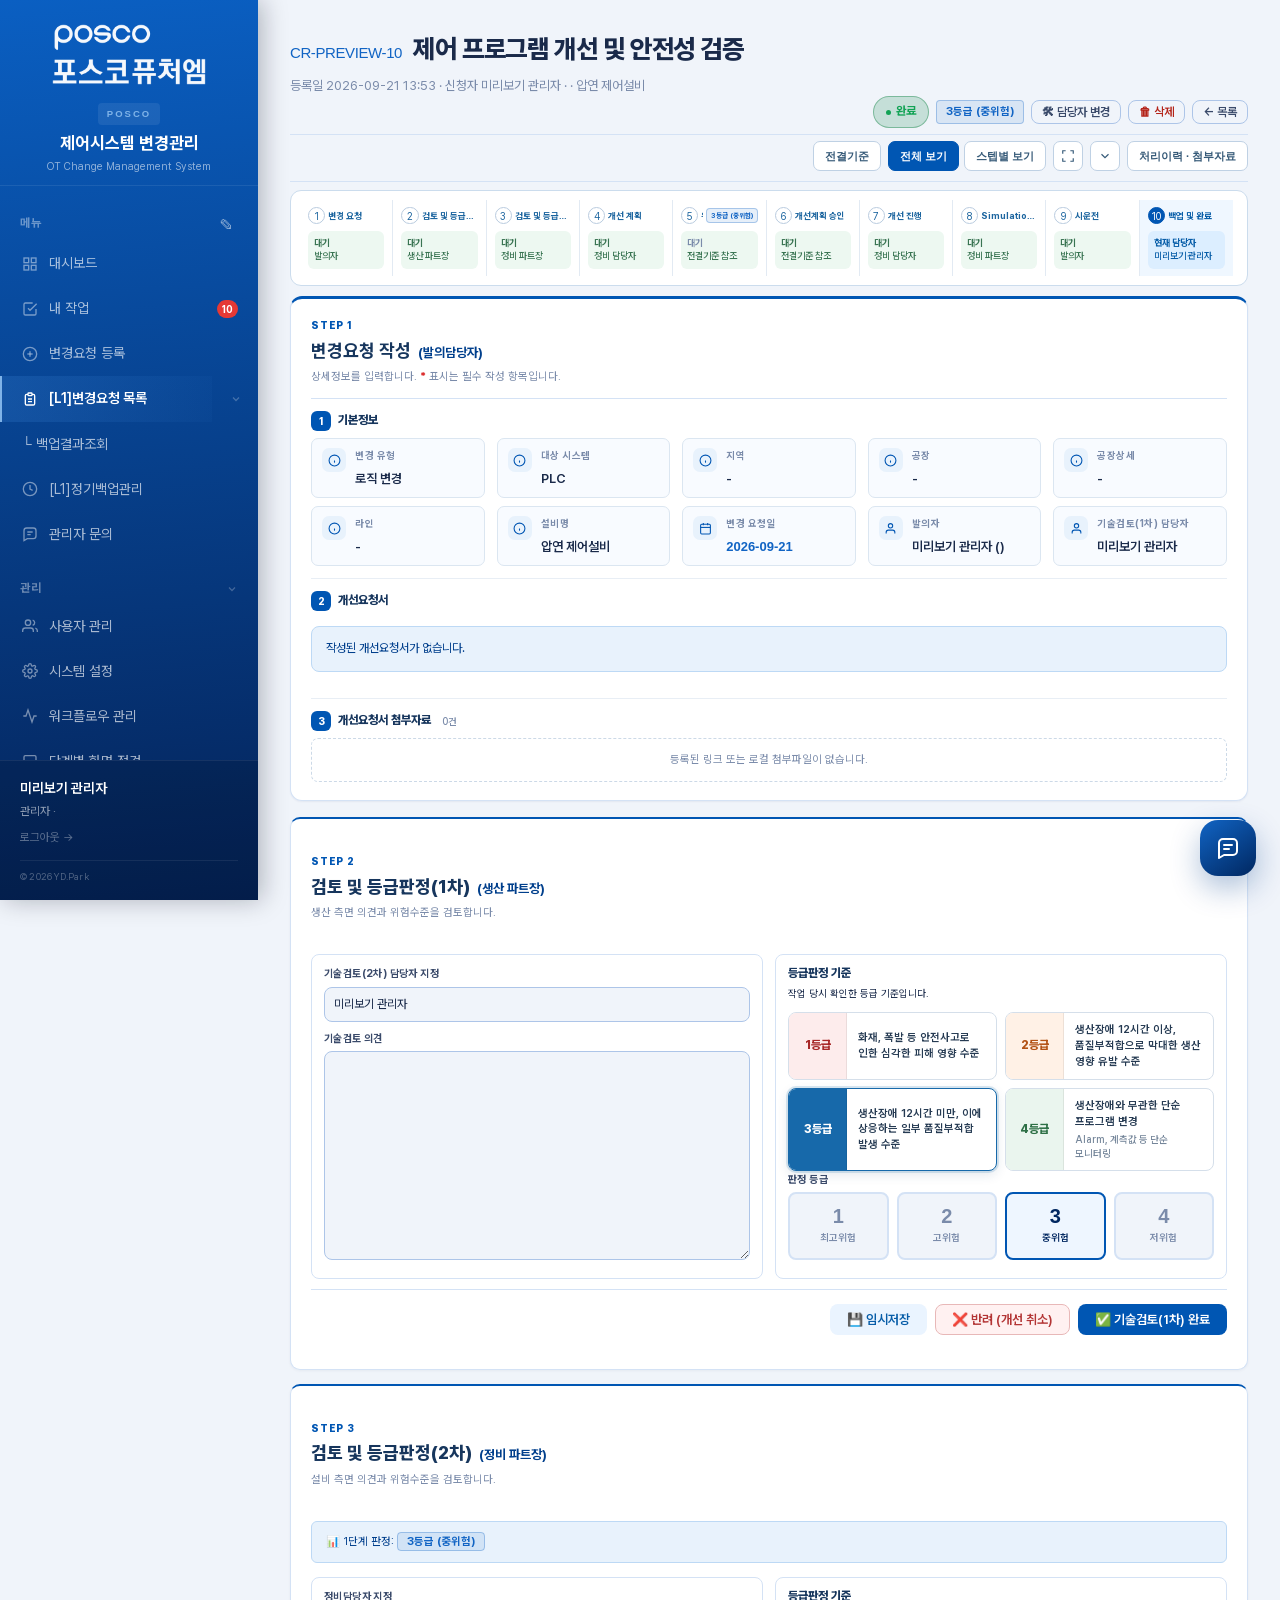
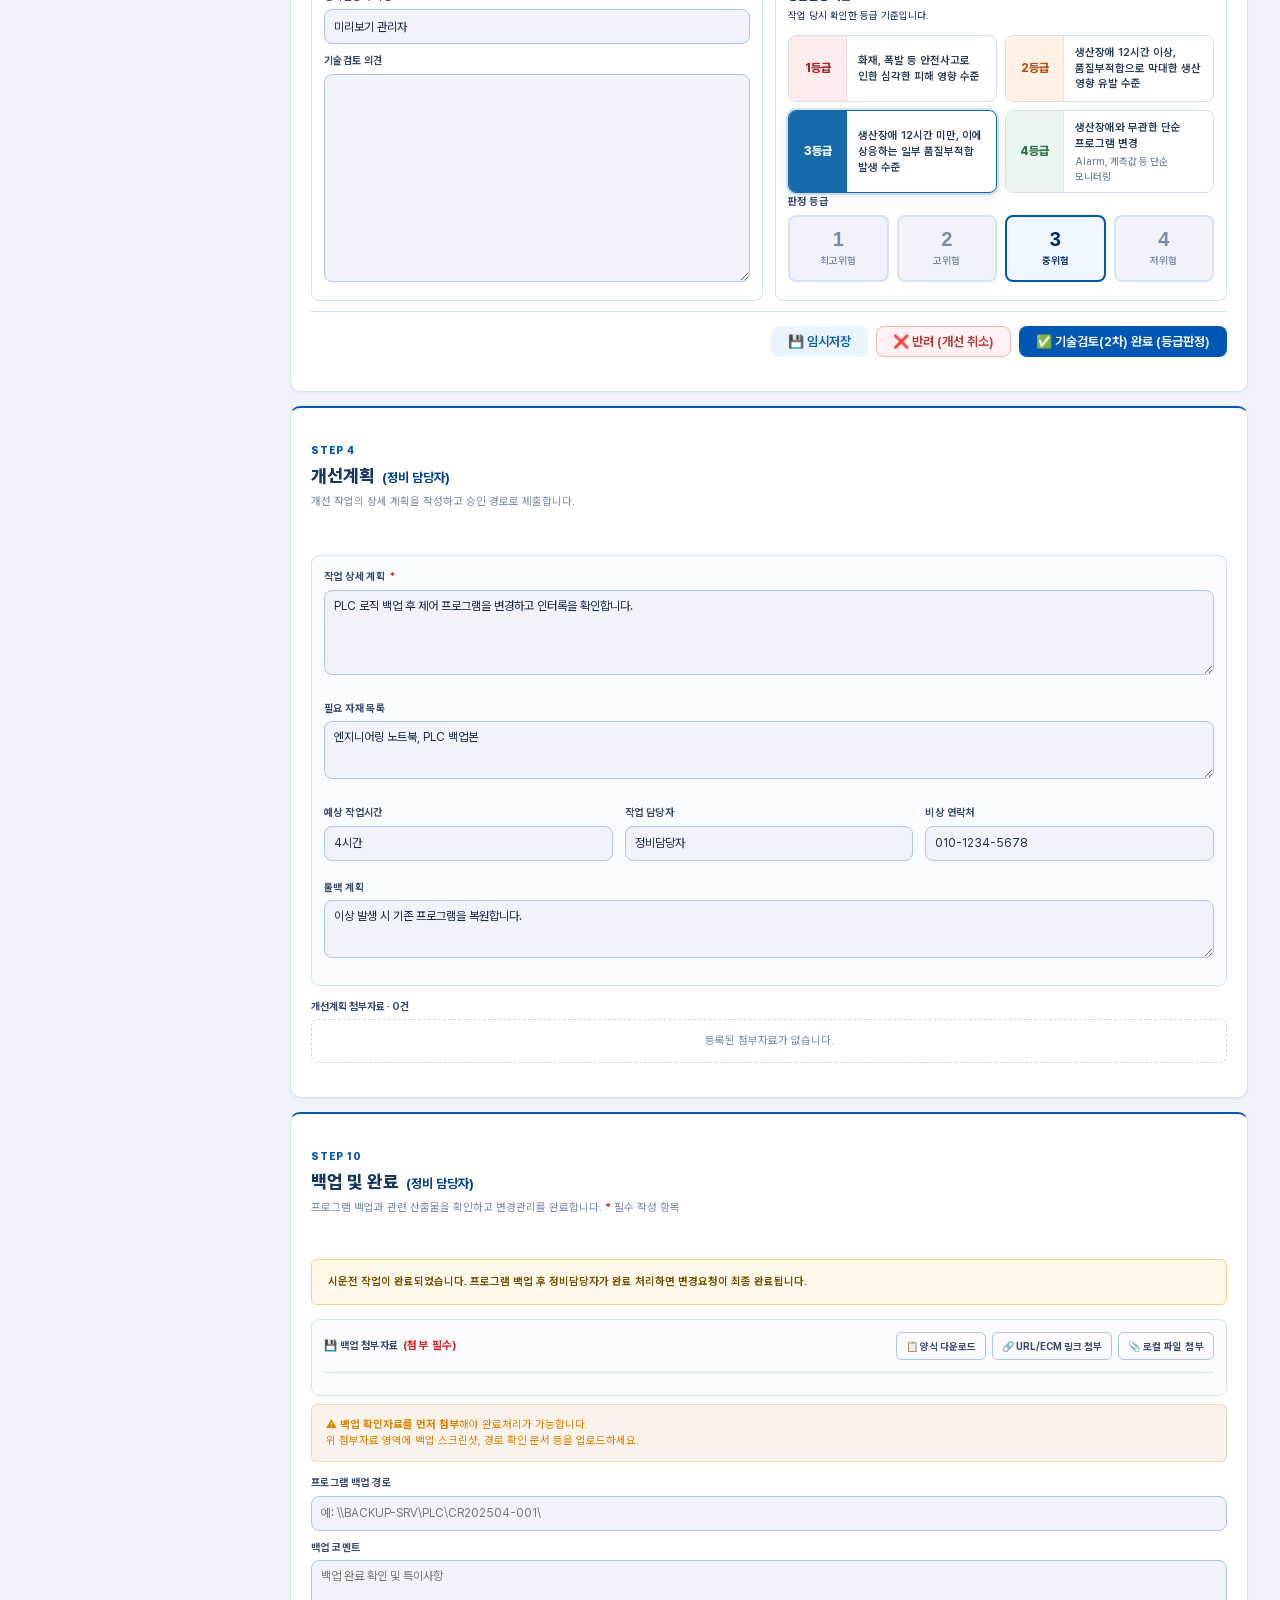
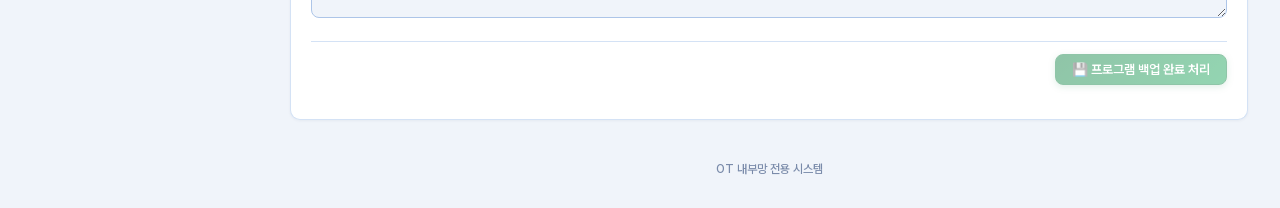
==== all.html @ 055a82bb "Update preview from 2b9279a341f62215ff021f0e6491b4ec1808095a" ====
<!DOCTYPE html>
<html lang="ko">
<head>
<meta charset="UTF-8">
<meta name="viewport" content="width=device-width, initial-scale=1.0">
<title>CR-PREVIEW-10 - 제어시스템 변경관리</title>
<link rel="preload" href="static/brand/PretendardVariable.woff2" as="font" type="font/woff2" crossorigin>
<link rel="stylesheet" href="static/css/style.css">

<style>
:root {
  --bg-sidebar: linear-gradient(175deg, #0A5FC2 0%, #042257 100%);
  --bg-hero: linear-gradient(120deg, #0A5FC2 0%, #34B4E8 100%);
}

.nav-badge {
  margin-left: auto;
  background: #E53935;
  color: #fff;
  font-size: 10px;
  font-weight: 700;
  min-width: 18px;
  height: 18px;
  border-radius: 9px;
  display: inline-flex;
  align-items: center;
  justify-content: center;
  padding: 0 5px;
  line-height: 1;
}
</style>

</head>
<body>

<div class="layout">
  <!-- ── Sidebar ── -->
  <aside class="sidebar">
    <a href="/" style="text-decoration: none; display: block;">
      <div class="sidebar-logo" style="text-align: center; padding-bottom: 10px;">
        
        <img class="company-logo company-logo-light" src="static/brand/posco-future-m.png" alt="포스코퓨처엠">
        
        <div class="logo-badge">POSCO</div>
        <div class="logo-title" style="">제어시스템 변경관리</div>
        <div class="logo-sub">OT Change Management System</div>
      </div>
    </a>

    <nav class="sidebar-nav">
      <div class="nav-section nav-section-editable">
        <span class="sidebar-label" data-sidebar-key="sidebar_section_menu">메뉴</span>
        
        <button type="button" class="sidebar-edit-btn" id="sidebarEditBtn" title="메뉴명 수정" aria-label="메뉴명 수정">✎</button>
        
      </div>

      <a href="/"
         class="nav-item ">
        <svg width="16" height="16" viewBox="0 0 24 24" fill="none" stroke="currentColor" stroke-width="2"><rect x="3" y="3" width="7" height="7"/><rect x="14" y="3" width="7" height="7"/><rect x="3" y="14" width="7" height="7"/><rect x="14" y="14" width="7" height="7"/></svg>
        <span class="sidebar-label" data-sidebar-key="sidebar_dashboard">대시보드</span>
      </a>

      <a href="/my_work"
         class="nav-item ">
        <svg width="16" height="16" viewBox="0 0 24 24" fill="none" stroke="currentColor" stroke-width="2"><path d="M9 11l3 3L22 4"/><path d="M21 12v7a2 2 0 0 1-2 2H5a2 2 0 0 1-2-2V5a2 2 0 0 1 2-2h11"/></svg>
        <span class="sidebar-label" data-sidebar-key="sidebar_my_work">내 작업</span>
        
        <span class="nav-badge">10</span>
        
      </a>

      <a href="/cr/new"
         class="nav-item ">
        <svg width="16" height="16" viewBox="0 0 24 24" fill="none" stroke="currentColor" stroke-width="2"><circle cx="12" cy="12" r="10"/><line x1="12" y1="8" x2="12" y2="16"/><line x1="8" y1="12" x2="16" y2="12"/></svg>
        <span class="sidebar-label" data-sidebar-key="sidebar_cr_new">변경요청 등록</span>
      </a>

      <div class="nav-item-row">
        <a href="/cr"
           class="nav-item active">
          <svg width="16" height="16" viewBox="0 0 24 24" fill="none" stroke="currentColor" stroke-width="2"><path d="M9 5H7a2 2 0 0 0-2 2v12a2 2 0 0 0 2 2h10a2 2 0 0 0 2-2V7a2 2 0 0 0-2-2h-2"/><rect x="9" y="3" width="6" height="4" rx="1"/><path d="M9 12h6M9 16h6"/></svg>
          <span class="sidebar-label" data-sidebar-key="sidebar_cr_list">[L1]변경요청 목록</span>
        </a>
        <span class="nav-caret-btn" id="crListNavToggle" role="button" tabindex="0" title="하위 메뉴 펼치기/접기">
          <svg class="nav-caret" width="12" height="12" viewBox="0 0 24 24" fill="none" stroke="currentColor" stroke-width="2.5"><polyline points="6 9 12 15 18 9"/></svg>
        </span>
      </div>
      <div class="nav-subgroup" id="crListNavGroup">
      <a href="/backup_report"
         class="nav-item ">
        <span class="sidebar-label" data-sidebar-key="sidebar_backup_report">└ 백업결과조회</span>
      </a>
      </div>

      <a href="/periodic-backup"
         class="nav-item ">
        <svg width="16" height="16" viewBox="0 0 24 24" fill="none" stroke="currentColor" stroke-width="2"><circle cx="12" cy="12" r="10"/><polyline points="12 6 12 12 16 14"/></svg>
        <span class="sidebar-label" data-sidebar-key="sidebar_periodic_backup">[L1]정기백업관리</span>
      </a>

      <a href="/admin-messages"
         class="nav-item ">
        <svg width="16" height="16" viewBox="0 0 24 24" fill="none" stroke="currentColor" stroke-width="2"><path d="M21 15a4 4 0 0 1-4 4H8l-5 3V7a4 4 0 0 1 4-4h10a4 4 0 0 1 4 4z"/><path d="M8 9h8M8 13h5"/></svg>
        <span class="sidebar-label" data-sidebar-key="sidebar_admin_messages">관리자 문의</span>
      </a>

      
      <div class="nav-section nav-section-toggle" id="adminNavToggle" role="button" tabindex="0" style="margin-top:10px">
        <span class="sidebar-label" data-sidebar-key="sidebar_section_admin">관리</span>
        <svg class="nav-caret" width="12" height="12" viewBox="0 0 24 24" fill="none" stroke="currentColor" stroke-width="2.5"><polyline points="6 9 12 15 18 9"/></svg>
      </div>
      <div class="nav-subgroup" id="adminNavGroup">
      
      <a href="/admin/users"
         class="nav-item ">
        <svg width="16" height="16" viewBox="0 0 24 24" fill="none" stroke="currentColor" stroke-width="2"><path d="M17 21v-2a4 4 0 0 0-4-4H5a4 4 0 0 0-4 4v2"/><circle cx="9" cy="7" r="4"/><path d="M23 21v-2a4 4 0 0 0-3-3.87M16 3.13a4 4 0 0 1 0 7.75"/></svg>
        <span class="sidebar-label" data-sidebar-key="sidebar_admin_users">사용자 관리</span>
      </a>
      <a href="/admin/settings"
         class="nav-item ">
        <svg width="16" height="16" viewBox="0 0 24 24" fill="none" stroke="currentColor" stroke-width="2"><circle cx="12" cy="12" r="3"/><path d="M19.4 15a1.65 1.65 0 0 0 .33 1.82l.06.06a2 2 0 0 1-2.83 2.83l-.06-.06a1.65 1.65 0 0 0-1.82-.33 1.65 1.65 0 0 0-1 1.51V21a2 2 0 0 1-4 0v-.09A1.65 1.65 0 0 0 9 19.4a1.65 1.65 0 0 0-1.82.33l-.06.06a2 2 0 0 1-2.83-2.83l.06-.06A1.65 1.65 0 0 0 4.68 15a1.65 1.65 0 0 0-1.51-1H3a2 2 0 0 1 0-4h.09A1.65 1.65 0 0 0 4.6 9a1.65 1.65 0 0 0-.33-1.82l-.06-.06a2 2 0 0 1 2.83-2.83l.06.06A1.65 1.65 0 0 0 9 4.68a1.65 1.65 0 0 0 1-1.51V3a2 2 0 0 1 4 0v.09a1.65 1.65 0 0 0 1 1.51 1.65 1.65 0 0 0 1.82-.33l.06-.06a2 2 0 0 1 2.83 2.83l-.06.06A1.65 1.65 0 0 0 19.4 9a1.65 1.65 0 0 0 1.51 1H21a2 2 0 0 1 0 4h-.09a1.65 1.65 0 0 0-1.51 1z"/></svg>
        <span class="sidebar-label" data-sidebar-key="sidebar_admin_settings">시스템 설정</span>
      </a>
      <a href="/admin/workflow"
         class="nav-item ">
        <svg width="16" height="16" viewBox="0 0 24 24" fill="none" stroke="currentColor" stroke-width="2"><polyline points="22 12 18 12 15 21 9 3 6 12 2 12"/></svg>
        <span class="sidebar-label" data-sidebar-key="sidebar_admin_workflow">워크플로우 관리</span>
      </a>
      <a href="/admin/step-preview"
         class="nav-item ">
        <svg width="16" height="16" viewBox="0 0 24 24" fill="none" stroke="currentColor" stroke-width="2"><rect x="3" y="4" width="18" height="14" rx="2"/><path d="M8 21h8M12 18v3"/></svg>
        <span>단계별 화면 점검</span>
      </a>
      <a href="/admin/integration"
         class="nav-item ">
        <svg width="16" height="16" viewBox="0 0 24 24" fill="none" stroke="currentColor" stroke-width="2"><path d="M10 13a5 5 0 0 0 7.54.54l3-3a5 5 0 0 0-7.07-7.07l-1.72 1.71"/><path d="M14 11a5 5 0 0 0-7.54-.54l-3 3a5 5 0 0 0 7.07 7.07l1.71-1.71"/></svg>
        <span class="sidebar-label" data-sidebar-key="sidebar_admin_integration">외부 연동</span>
      </a>
      <a href="/admin/forms"
         class="nav-item ">
        <svg width="16" height="16" viewBox="0 0 24 24" fill="none" stroke="currentColor" stroke-width="2"><path d="M14 2H6a2 2 0 0 0-2 2v16a2 2 0 0 0 2 2h12a2 2 0 0 0 2-2V8z"/><polyline points="14 2 14 8 20 8"/></svg>
        <span class="sidebar-label" data-sidebar-key="sidebar_admin_forms">양식 카탈로그</span>
      </a>
      <a href="/admin/manuals"
         class="nav-item ">
        <svg width="16" height="16" viewBox="0 0 24 24" fill="none" stroke="currentColor" stroke-width="2"><path d="M2 3h6a4 4 0 0 1 4 4v14a3 3 0 0 0-3-3H2z"/><path d="M22 3h-6a4 4 0 0 0-4 4v14a3 3 0 0 1 3-3h7z"/></svg>
        <span class="sidebar-label" data-sidebar-key="sidebar_admin_manuals">매뉴얼 및 지침 관리</span>
      </a>
      <a href="/admin/chatbot"
         class="nav-item ">
        <svg width="16" height="16" viewBox="0 0 24 24" fill="none" stroke="currentColor" stroke-width="2"><path d="M21 15a4 4 0 0 1-4 4H8l-5 3V7a4 4 0 0 1 4-4h10a4 4 0 0 1 4 4z"/><path d="M8 9h8M8 13h5"/></svg>
        <span class="sidebar-label" data-sidebar-key="sidebar_admin_chatbot">챗봇 지식관리</span>
      </a>
      
      <a href="/admin/logs"
         class="nav-item ">
        <svg width="16" height="16" viewBox="0 0 24 24" fill="none" stroke="currentColor" stroke-width="2"><path d="M9 12h6M9 16h6M9 8h6"/><path d="M5 3h14a2 2 0 0 1 2 2v14a2 2 0 0 1-2 2H5a2 2 0 0 1-2-2V5a2 2 0 0 1 2-2z"/></svg>
        <span class="sidebar-label" data-sidebar-key="sidebar_admin_logs">작업 로그</span>
      </a>
      </div>
      
    </nav>

    <div class="sidebar-user">
      <div class="u-name">미리보기 관리자</div>
      <div class="u-role">관리자 · </div>
      <a href="/logout" class="u-logout">로그아웃 →</a>
      
      <div class="u-copy">© 2026 YD.Park</div>
    </div>
  </aside>

  <!-- ── Main Content ── -->
    <main class="main-content">
      
    
      
    
    

<link rel="stylesheet" href="static/css/cr_workflow.css">
<link rel="stylesheet" href="static/css/cr_workflow_layout.css">

<link rel="stylesheet" href="static/css/cr_workflow_step1.css">

<script defer src="static/js/cr_workflow.js"></script>













<div class="page-header">
  <div>
    <div class="page-title">
      
      <span class="cr-number" style="font-size:15px">CR-PREVIEW-10</span>
      &nbsp;제어 프로그램 개선 및 안전성 검증
    </div>
    <div class="page-subtitle" style="margin-top:4px">
      등록일 2026-09-21 13:53 · 신청자 미리보기 관리자
      ·  
      · 압연 제어설비
    </div>
  </div>
  <div class="cr-header-actions">
    <div class="cr-header-primary-actions">
    <span class="badge status-completed" style="font-size:12px;padding:5px 12px">완료</span>
    
    <span class="grade-3">3등급 (중위험)</span>
    
    
    
    <button type="button" class="btn btn-ghost btn-sm" onclick="openModal('modal-admin_reassign')" title="담당자 부재 시 다른 사용자로 변경">🛠 담당자 변경</button>
    
    
    <button type="button" class="btn btn-ghost btn-sm" style="color:#B42318;"
            onclick='openAdminCrDelete(10, "CR-PREVIEW-10", "\uc81c\uc5b4 \ud504\ub85c\uadf8\ub7a8 \uac1c\uc120 \ubc0f \uc548\uc804\uc131 \uac80\uc99d")'>🗑 삭제</button>
    
    <a href="/cr" class="btn btn-ghost btn-sm">← 목록</a>
    </div>
    <div class="cr-workflow-tools" aria-label="변경요청 보기 도구">
  <button type="button" class="cr-tool-btn" onclick="openModal('approval-criteria-modal')">전결기준</button>
  <div class="cr-view-toggle" role="group" aria-label="단계 내용 보기 방식">
    <button type="button" class="cr-tool-btn" data-cr-view="all" onclick="setCrViewMode('all')">전체 보기</button>
    <button type="button" class="cr-tool-btn is-active" data-cr-view="step" onclick="setCrViewMode('step')">스텝별 보기</button>
  </div>
  <button type="button" class="cr-density-toggle" onclick="toggleWorkflowDensity()"
          aria-label="진행 단계 확대·축소" aria-pressed="true" title="진행 단계 확대·축소">
    <svg viewBox="0 0 24 24" aria-hidden="true"><path d="M8 3H3v5M16 3h5v5M8 21H3v-5M16 21h5v-5"/></svg>
  </button>
  <button type="button" class="cr-density-toggle" data-history-toggle onclick="toggleWorkflowHistory()"
          aria-label="작업이력 접기·펼치기" aria-pressed="true" title="작업이력 접기·펼치기">
    <svg viewBox="0 0 24 24" aria-hidden="true"><path d="M6 9l6 6 6-6"/></svg>
  </button>
  <button type="button" class="cr-tool-btn cr-history-open" onclick="openModal('cr-history-modal')">처리이력 · 첨부자료</button>
</div>
  </div>
</div>



<div class="cr-workflow-tracker is-expanded" id="cr-workflow-tracker">
  
    
    
    
    
    
    
    <button type="button" class="cr-workflow-step is-complete"
            data-workflow-step="DRAFT" data-step-state="complete"
            data-step-target="DRAFT" onclick="selectWorkflowStep('DRAFT')">
      <span class="wfs-title"><i>1</i><b>변경 요청</b></span>
      <span class="wfs-history">
        
          <strong>대기</strong><em>발의자</em>
        
      </span>
    </button>
  
    
    
    
    
    
    
    <button type="button" class="cr-workflow-step is-complete"
            data-workflow-step="REVIEW1" data-step-state="complete"
            data-step-target="REVIEW1" onclick="selectWorkflowStep('REVIEW1')">
      <span class="wfs-title"><i>2</i><b>검토 및 등급판정(1차)</b></span>
      <span class="wfs-history">
        
          <strong>대기</strong><em>생산 파트장</em>
        
      </span>
    </button>
  
    
    
    
    
    
    
    <button type="button" class="cr-workflow-step is-complete"
            data-workflow-step="REVIEW2" data-step-state="complete"
            data-step-target="REVIEW2" onclick="selectWorkflowStep('REVIEW2')">
      <span class="wfs-title"><i>3</i><b>검토 및 등급판정(2차)</b></span>
      <span class="wfs-history">
        
          <strong>대기</strong><em>정비 파트장</em>
        
      </span>
    </button>
  
    
    
    
    
    
    
    <button type="button" class="cr-workflow-step is-complete"
            data-workflow-step="GRADED" data-step-state="complete"
            data-step-target="GRADED" onclick="selectWorkflowStep('GRADED')">
      <span class="wfs-title"><i>4</i><b>개선 계획</b></span>
      <span class="wfs-history">
        
          <strong>대기</strong><em>정비 담당자</em>
        
      </span>
    </button>
  
    
    
    
    
    
    
    <button type="button" class="cr-workflow-step is-complete"
            data-workflow-step="COMMITTEE" data-step-state="complete"
            data-step-target="COMMITTEE" onclick="selectWorkflowStep('COMMITTEE')">
      <span class="wfs-title"><i>5</i><b>위원회 승인</b><span class="grade-3" data-grade-badge>3등급 (중위험)</span></span>
      <span class="wfs-history">
        
          <strong>대기</strong><em>전결기준 참조</em>
        
      </span>
    </button>
  
    
    
    
    
    
    
    <button type="button" class="cr-workflow-step is-complete"
            data-workflow-step="PLAN_APPROVE" data-step-state="complete"
            data-step-target="PLAN_APPROVE" onclick="selectWorkflowStep('PLAN_APPROVE')">
      <span class="wfs-title"><i>6</i><b>개선계획 승인</b></span>
      <span class="wfs-history">
        
          <strong>대기</strong><em>전결기준 참조</em>
        
      </span>
    </button>
  
    
    
    
    
    
    
    <button type="button" class="cr-workflow-step is-complete"
            data-workflow-step="SIM_PROGRESS" data-step-state="complete"
            data-step-target="SIM_PROGRESS" onclick="selectWorkflowStep('SIM_PROGRESS')">
      <span class="wfs-title"><i>7</i><b>개선 진행</b></span>
      <span class="wfs-history">
        
          <strong>대기</strong><em>정비 담당자</em>
        
      </span>
    </button>
  
    
    
    
    
    
    
    <button type="button" class="cr-workflow-step is-complete"
            data-workflow-step="SIM_TEST" data-step-state="complete"
            data-step-target="SIM_TEST" onclick="selectWorkflowStep('SIM_TEST')">
      <span class="wfs-title"><i>8</i><b>Simulation Test</b></span>
      <span class="wfs-history">
        
          <strong>대기</strong><em>정비 파트장</em>
        
      </span>
    </button>
  
    
    
    
    
    
    
    <button type="button" class="cr-workflow-step is-complete"
            data-workflow-step="COMMISSIONING" data-step-state="complete"
            data-step-target="COMMISSIONING" onclick="selectWorkflowStep('COMMISSIONING')">
      <span class="wfs-title"><i>9</i><b>시운전</b></span>
      <span class="wfs-history">
        
          <strong>대기</strong><em>발의자</em>
        
      </span>
    </button>
  
    
    
    
    
    
    
    <button type="button" class="cr-workflow-step is-current"
            data-workflow-step="COMPLETED" data-step-state="current"
            data-step-target="COMPLETED" onclick="selectWorkflowStep('COMPLETED')">
      <span class="wfs-title"><i>10</i><b>백업 및 완료</b></span>
      <span class="wfs-history">
        
          <strong>현재 담당자</strong><em>미리보기 관리자</em>
        
      </span>
    </button>
  
</div>




<div id="cr-history-modal" class="modal-overlay" role="dialog" aria-modal="true" aria-labelledby="cr-history-title">
  <div class="modal-card cr-history-modal-card">
    <div class="modal-header">
      <div><h3 id="cr-history-title">처리이력 · 첨부자료</h3><p>단계별 처리내용과 연결된 자료를 확인합니다.</p></div>
      <button type="button" class="modal-close" onclick="closeModal('cr-history-modal')" aria-label="닫기">×</button>
    </div>
    <div class="modal-body cr-history-modal-body">
      <section class="cr-history-popup-section"><h4>처리이력 <span>0건</span></h4>
      
      <div style="font-size:12px;color:var(--text-muted);">처리 이력이 없습니다.</div>
      </section>

      <section class="cr-history-popup-section"><h4>첨부자료 <span>0건</span></h4>
      
      
      <div style="font-size:12px;color:var(--text-muted);">첨부된 자료가 없습니다.</div>
      </section>
    </div>
    <div class="modal-footer"><button type="button" class="btn btn-ghost" onclick="closeModal('cr-history-modal')">닫기</button></div>
  </div>
</div>





<div class="cr-body-grid">








<div class="cr-request-stage" data-step-group="DRAFT" data-layout-step="1">
<section class="card mb-16 cr-request-history-card" style="margin-bottom:16px">
  <div class="cr-request-history-head">
    <div>
      <span class="cr-step1-kicker">STEP 1</span>
      <h2>변경요청 작성 <span class="cr-stage-owner">(발의담당자)</span></h2>
      <p>상세정보를 입력합니다. <b>*</b> 표시는 필수 작성 항목입니다.</p>
    </div>
    
  </div>
  <div class="cr-history-section">
    <div class="cr-section-title"><span>1</span> 기본정보</div>
    <div class="cr-basic-history-grid">
      
<div class="detail-item">
  <div class="di-icon"><svg width="13" height="13" viewBox="0 0 24 24" fill="none" stroke="currentColor" stroke-width="2"><circle cx="12" cy="12" r="10"/><line x1="12" y1="16" x2="12" y2="12"/><line x1="12" y1="8" x2="12.01" y2="8"/></svg></div>
  <div class="di-body">
    <div class="detail-label">변경 유형</div>
    <div class="detail-value">로직 변경</div>
  </div>
</div>

      
<div class="detail-item">
  <div class="di-icon"><svg width="13" height="13" viewBox="0 0 24 24" fill="none" stroke="currentColor" stroke-width="2"><circle cx="12" cy="12" r="10"/><line x1="12" y1="16" x2="12" y2="12"/><line x1="12" y1="8" x2="12.01" y2="8"/></svg></div>
  <div class="di-body">
    <div class="detail-label">대상 시스템</div>
    <div class="detail-value">PLC</div>
  </div>
</div>

      
<div class="detail-item">
  <div class="di-icon"><svg width="13" height="13" viewBox="0 0 24 24" fill="none" stroke="currentColor" stroke-width="2"><circle cx="12" cy="12" r="10"/><line x1="12" y1="16" x2="12" y2="12"/><line x1="12" y1="8" x2="12.01" y2="8"/></svg></div>
  <div class="di-body">
    <div class="detail-label">지역</div>
    <div class="detail-value">-</div>
  </div>
</div>

      
<div class="detail-item">
  <div class="di-icon"><svg width="13" height="13" viewBox="0 0 24 24" fill="none" stroke="currentColor" stroke-width="2"><circle cx="12" cy="12" r="10"/><line x1="12" y1="16" x2="12" y2="12"/><line x1="12" y1="8" x2="12.01" y2="8"/></svg></div>
  <div class="di-body">
    <div class="detail-label">공장</div>
    <div class="detail-value">-</div>
  </div>
</div>

      
<div class="detail-item">
  <div class="di-icon"><svg width="13" height="13" viewBox="0 0 24 24" fill="none" stroke="currentColor" stroke-width="2"><circle cx="12" cy="12" r="10"/><line x1="12" y1="16" x2="12" y2="12"/><line x1="12" y1="8" x2="12.01" y2="8"/></svg></div>
  <div class="di-body">
    <div class="detail-label">공장상세</div>
    <div class="detail-value">-</div>
  </div>
</div>

      
<div class="detail-item">
  <div class="di-icon"><svg width="13" height="13" viewBox="0 0 24 24" fill="none" stroke="currentColor" stroke-width="2"><circle cx="12" cy="12" r="10"/><line x1="12" y1="16" x2="12" y2="12"/><line x1="12" y1="8" x2="12.01" y2="8"/></svg></div>
  <div class="di-body">
    <div class="detail-label">라인</div>
    <div class="detail-value">-</div>
  </div>
</div>

      
<div class="detail-item">
  <div class="di-icon"><svg width="13" height="13" viewBox="0 0 24 24" fill="none" stroke="currentColor" stroke-width="2"><circle cx="12" cy="12" r="10"/><line x1="12" y1="16" x2="12" y2="12"/><line x1="12" y1="8" x2="12.01" y2="8"/></svg></div>
  <div class="di-body">
    <div class="detail-label">설비명</div>
    <div class="detail-value">압연 제어설비</div>
  </div>
</div>

      
<div class="detail-item">
  <div class="di-icon"><svg width="13" height="13" viewBox="0 0 24 24" fill="none" stroke="currentColor" stroke-width="2"><rect x="3" y="4" width="18" height="18" rx="2" ry="2"/><line x1="16" y1="2" x2="16" y2="6"/><line x1="8" y1="2" x2="8" y2="6"/><line x1="3" y1="10" x2="21" y2="10"/></svg></div>
  <div class="di-body">
    <div class="detail-label">변경 요청일</div>
    <div class="detail-value mono">2026-09-21</div>
  </div>
</div>

      
<div class="detail-item">
  <div class="di-icon"><svg width="13" height="13" viewBox="0 0 24 24" fill="none" stroke="currentColor" stroke-width="2"><path d="M20 21v-2a4 4 0 0 0-4-4H8a4 4 0 0 0-4 4v2"/><circle cx="12" cy="7" r="4"/></svg></div>
  <div class="di-body">
    <div class="detail-label">발의자</div>
    <div class="detail-value">미리보기 관리자 ()</div>
  </div>
</div>

      
<div class="detail-item">
  <div class="di-icon"><svg width="13" height="13" viewBox="0 0 24 24" fill="none" stroke="currentColor" stroke-width="2"><path d="M20 21v-2a4 4 0 0 0-4-4H8a4 4 0 0 0-4 4v2"/><circle cx="12" cy="7" r="4"/></svg></div>
  <div class="di-body">
    <div class="detail-label">기술검토(1차) 담당자</div>
    <div class="detail-value">미리보기 관리자</div>
  </div>
</div>

    </div>
  </div>
  <div class="cr-history-section">
    <div class="cr-request-history-title">
      <div class="cr-section-title"><span>2</span> 개선요청서</div>
      
    </div>
    <div class="info-box">작성된 개선요청서가 없습니다.</div>
  </div>
  <div class="cr-history-section request-attachment-list">
    <div class="cr-section-title"><span>3</span> 개선요청서 첨부자료 <em>0건</em></div>
    <div class="cr-history-empty">등록된 링크 또는 로컬 첨부파일이 없습니다.</div>
  </div>
</section>
</div>

<div class="cr-step-content">


<header class="cr-stage-heading" data-step-group="REVIEW1" data-layout-step="2">
  <span class="cr-stage-kicker">STEP 2</span><h2>검토 및 등급판정(1차) <span class="cr-stage-owner">(생산 파트장)</span></h2><p>생산 측면 의견과 위험수준을 검토합니다.</p>
</header>
<header class="cr-stage-heading" data-step-group="REVIEW2" data-layout-step="3">
  <span class="cr-stage-kicker">STEP 3</span><h2>검토 및 등급판정(2차) <span class="cr-stage-owner">(정비 파트장)</span></h2><p>설비 측면 의견과 위험수준을 검토합니다.</p>
</header>
<header class="cr-stage-heading" data-step-group="GRADED" data-layout-step="4">
  <span class="cr-stage-kicker">STEP 4</span><h2>개선계획 <span class="cr-stage-owner">(정비 담당자)</span></h2><p>개선 작업의 상세 계획을 작성하고 승인 경로로 제출합니다.</p>
</header>
<header class="cr-stage-heading" data-step-group="COMMITTEE" data-layout-step="5">
  <span class="cr-stage-kicker">STEP 5</span><h2>변경관리위원회 승인 <span class="cr-stage-owner">(발의자, 생산부장/공장장)</span></h2><p>개선계획과 검토자료를 확인하고 승인 여부를 결정합니다. <b>*</b> 필수 작성 항목</p>
</header>
<header class="cr-stage-heading" data-step-group="PLAN_APPROVE" data-layout-step="6">
  <span class="cr-stage-kicker">STEP 6</span><h2>개선계획 승인 <span class="cr-stage-owner">(정비섹션 리더 / 정비 파트장)</span></h2><p>제출된 개선계획과 첨부자료를 확인하고 승인합니다. 첨부자료가 없어도 승인할 수 있습니다.</p>
</header>
<header class="cr-stage-heading" data-step-group="SIM_PROGRESS" data-layout-step="7">
  <span class="cr-stage-kicker">STEP 7</span><h2>개선진행 <span class="cr-stage-owner">(정비 담당자)</span></h2><p>개선작업을 수행하고 Simulation Test를 요청합니다.</p>
</header>
<header class="cr-stage-heading" data-step-group="SIM_TEST" data-layout-step="8">
  <span class="cr-stage-kicker">STEP 8</span><h2>Simulation Test <span class="cr-stage-owner">(정비 파트장)</span></h2><p>시험 결과를 검토하고 시운전 진행 여부를 승인합니다.</p>
</header>
<header class="cr-stage-heading" data-step-group="COMMISSIONING" data-layout-step="9">
  <span class="cr-stage-kicker">STEP 9</span><h2>시운전 <span class="cr-stage-owner">(발의담당자)</span></h2><p>교육과 시운전 계획을 기록하고 결과를 확인합니다. <b>*</b> 필수 작성 항목</p>
</header>
<header class="cr-stage-heading" data-step-group="COMPLETED" data-layout-step="10">
  <span class="cr-stage-kicker">STEP 10</span><h2>백업 및 완료 <span class="cr-stage-owner">(정비 담당자)</span></h2><p>프로그램 백업과 관련 산출물을 확인하고 변경관리를 완료합니다. <b>*</b> 필수 작성 항목</p>
</header>








<div class="action-panel review-result-card cr-preserved-action-panel" data-step-group="REVIEW1">
  <div class="action-panel-title"><span class="apt-label">STEP 2 — 기술검토(1차) 완료 (생산 파트장)</span><span class="criteria-mini-group"><button type="button" class="criteria-mini-btn" disabled>📊 등급판정 기준</button></span></div>
  <div class="review-workspace">
    <div class="review-workspace-column">
      <div class="form-group"><label class="form-label">기술검토(2차) 담당자 지정</label><input class="form-control" value="미리보기 관리자" readonly></div>
      <div class="form-group review-opinion-field"><label class="form-label">기술검토 의견</label><textarea class="form-control" rows="8" readonly></textarea></div>
    </div>
    <div class="review-workspace-column">
<section class="grade-reference-panel">
  <div class="grade-reference-head"><div><strong>등급판정 기준</strong><small>작업 당시 확인한 등급 기준입니다.</small></div></div>
  <div class="grade-reference-grid">
    
    <div class="grade-reference-card grade-reference-1">
      <span class="grade-reference-level">1등급</span><span class="grade-reference-criterion">화재, 폭발 등 안전사고로 인한 심각한 피해 영향 수준</span>
    </div>
    
    <div class="grade-reference-card grade-reference-2">
      <span class="grade-reference-level">2등급</span><span class="grade-reference-criterion">생산장애 12시간 이상, 품질부적합으로 막대한 생산 영향 유발 수준</span>
    </div>
    
    <div class="grade-reference-card grade-reference-3 is-selected">
      <span class="grade-reference-level">3등급</span><span class="grade-reference-criterion">생산장애 12시간 미만, 이에 상응하는 일부 품질부적합 발생 수준</span>
    </div>
    
    <div class="grade-reference-card grade-reference-4">
      <span class="grade-reference-level">4등급</span><span class="grade-reference-criterion">생산장애와 무관한 단순 프로그램 변경<small>Alarm, 계측값 등 단순 모니터링</small></span>
    </div>
    
  </div>
</section>

<div class="form-group grade-selection-group"><label class="form-label">판정 등급</label><div class="grade-options">
  
  <div class="grade-option"><input type="radio" disabled ><label><span class="g-num">1</span><span class="g-lbl">최고위험</span></label></div>
  
  <div class="grade-option"><input type="radio" disabled ><label><span class="g-num">2</span><span class="g-lbl">고위험</span></label></div>
  
  <div class="grade-option"><input type="radio" disabled checked><label><span class="g-num">3</span><span class="g-lbl">중위험</span></label></div>
  
  <div class="grade-option"><input type="radio" disabled ><label><span class="g-num">4</span><span class="g-lbl">저위험</span></label></div>
  
</div></div>
</div>
  </div>
  <div class="action-buttons cr-unified-actions cr-action-footer"><button class="btn cr-action-secondary" disabled>💾 임시저장</button><button class="btn cr-action-danger" disabled>❌ 반려 (개선 취소)</button><button class="btn cr-action-primary" disabled>✅ 기술검토(1차) 완료</button></div>
</div>



<div class="action-panel review-result-card cr-preserved-action-panel" data-step-group="REVIEW2">
  <div class="action-panel-title"><span class="apt-label">STEP 3 — 기술검토(2차) 완료 (전기정비 파트장)</span><span class="criteria-mini-group"><button type="button" class="criteria-mini-btn" disabled>📊 등급판정 기준</button></span></div>
  <div class="info-box" style="margin-bottom:14px">📊 1단계 판정: <strong><span class="grade-3">3등급 (중위험)</span></strong></div>
  <div class="review-workspace">
    <div class="review-workspace-column">
      <div class="form-group"><label class="form-label">정비담당자 지정</label><input class="form-control" value="미리보기 관리자" readonly></div>
      <div class="form-group review-opinion-field"><label class="form-label">기술검토 의견</label><textarea class="form-control" rows="8" readonly></textarea></div>
    </div>
    <div class="review-workspace-column">
<section class="grade-reference-panel">
  <div class="grade-reference-head"><div><strong>등급판정 기준</strong><small>작업 당시 확인한 등급 기준입니다.</small></div></div>
  <div class="grade-reference-grid">
    
    <div class="grade-reference-card grade-reference-1">
      <span class="grade-reference-level">1등급</span><span class="grade-reference-criterion">화재, 폭발 등 안전사고로 인한 심각한 피해 영향 수준</span>
    </div>
    
    <div class="grade-reference-card grade-reference-2">
      <span class="grade-reference-level">2등급</span><span class="grade-reference-criterion">생산장애 12시간 이상, 품질부적합으로 막대한 생산 영향 유발 수준</span>
    </div>
    
    <div class="grade-reference-card grade-reference-3 is-selected">
      <span class="grade-reference-level">3등급</span><span class="grade-reference-criterion">생산장애 12시간 미만, 이에 상응하는 일부 품질부적합 발생 수준</span>
    </div>
    
    <div class="grade-reference-card grade-reference-4">
      <span class="grade-reference-level">4등급</span><span class="grade-reference-criterion">생산장애와 무관한 단순 프로그램 변경<small>Alarm, 계측값 등 단순 모니터링</small></span>
    </div>
    
  </div>
</section>

<div class="form-group grade-selection-group"><label class="form-label">판정 등급</label><div class="grade-options">
  
  <div class="grade-option"><input type="radio" disabled ><label><span class="g-num">1</span><span class="g-lbl">최고위험</span></label></div>
  
  <div class="grade-option"><input type="radio" disabled ><label><span class="g-num">2</span><span class="g-lbl">고위험</span></label></div>
  
  <div class="grade-option"><input type="radio" disabled checked><label><span class="g-num">3</span><span class="g-lbl">중위험</span></label></div>
  
  <div class="grade-option"><input type="radio" disabled ><label><span class="g-num">4</span><span class="g-lbl">저위험</span></label></div>
  
</div></div>
</div>
  </div>
  <div class="action-buttons cr-unified-actions cr-action-footer"><button class="btn cr-action-secondary" disabled>💾 임시저장</button><button class="btn cr-action-danger" disabled>❌ 반려 (개선 취소)</button><button class="btn cr-action-primary" disabled>✅ 기술검토(2차) 완료 (등급판정)</button></div>
</div>

































<section class="action-panel cr-step-completion-card cr-preserved-action-panel" data-step-group="GRADED" data-completion-step="4">
  
  
  <div class="cr-inline-plan-form cr-preserved-work">
<div class="cr-inline-plan-fields">
  <div class="form-group cr-plan-field-wide"><label class="form-label">작업 상세 계획 <span class="req">*</span></label><textarea name="work_plan" class="form-control" rows="4" placeholder="변경 작업의 상세 절차 및 방법을 단계적으로 기술하세요" required readonly>PLC 로직 백업 후 제어 프로그램을 변경하고 인터록을 확인합니다.</textarea></div>
  <div class="form-group cr-plan-field-wide"><label class="form-label">필요 자재 목록</label><textarea name="materials" class="form-control" rows="2" placeholder="필요한 자재, 부품, SW 라이선스 등을 목록으로 기술하세요" readonly>엔지니어링 노트북, PLC 백업본</textarea></div>
  <div class="form-group"><label class="form-label">예상 작업시간</label><input type="text" name="work_hours" class="form-control" value="4시간" placeholder="예: 4시간" readonly></div>
  <div class="form-group"><label class="form-label">작업 담당자</label><input type="text" name="worker" class="form-control" value="정비담당자" placeholder="담당자명" readonly></div>
  <div class="form-group"><label class="form-label">비상 연락처</label><input type="text" name="emergency_contact" class="form-control" value="010-1234-5678" placeholder="010-XXXX-XXXX" readonly></div>
  <div class="form-group cr-plan-field-wide"><label class="form-label">롤백 계획</label><textarea name="rollback" class="form-control" rows="2" placeholder="작업 실패 시 원상복구 절차" readonly>이상 발생 시 기존 프로그램을 복원합니다.</textarea></div>
</div>
</div>
  <div class="cr-completion-attachments"><label>개선계획 첨부자료 · 0건</label>
  <div class="cr-history-empty">등록된 첨부자료가 없습니다.</div>
</div>
</section>



















































<script>
function handleStandardsRevisionChoice(value) {
  const confirmedInput = document.getElementById('standards-revision-notice-confirmed');
  const confirmedMessage = document.getElementById('standards-revision-confirmed-message');
  if (!confirmedInput || !confirmedMessage) return;

  if (value === 'required') {
    window.alert('시운전 완료 후 14일 이내에 사규관리 앱의 작업표준을 수정하세요');
    confirmedInput.value = '1';
    confirmedMessage.style.display = 'block';
  } else {
    confirmedInput.value = '0';
    confirmedMessage.style.display = 'none';
  }
}
</script>





<div class="action-panel" style="border-left-color:var(--green-bright)" data-step-group="COMPLETED">
  <div class="action-panel-title" style="color:var(--green)">
    STEP 10 — 🧪 시운전 완료 · 백업 대기
  </div>
  
  <div class="completion-message pending">시운전 작업이 완료되었습니다. 프로그램 백업 후 정비담당자가 완료 처리하면 변경요청이 최종 완료됩니다.</div>
  
  

  
  <div class="form-group" style="margin-top:14px; padding:12px; background:#FAFCFF; border-radius:8px; border:1px solid var(--border);">
    <div class="form-label cr-attachment-head">
      <span>💾 백업 첨부자료 <em class="attach-required">(첨부 필수)</em>
      
      </span>
      
<div class="cr-attachment-head-actions" data-attachment-actions="backup_doc">
  <button type="button" class="btn btn-sm btn-ghost" data-attachment-button="template" onclick="openFormPicker('backup_doc')">📋 양식 다운로드</button>
  <button type="button" class="btn btn-sm btn-ghost" data-attachment-button="link" onclick="openLinkAttach('backup_doc')">🔗 URL/ECM 링크 첨부</button>
  <label class="btn btn-sm btn-ghost" data-attachment-button="file">📎 로컬 파일 첨부<input type="file" id="upload-backup" style="display:none" accept=".pdf,.docx,.doc,.hwp,.xlsx,.xls,.zip,.jpg,.png"></label>
</div>

    </div>
    <div class="cr-attachment-list-bottom">
    
    </div>
  </div>

  
    
    
    
    <div class="warn-box" style="margin-bottom:12px;">
      ⚠ <strong>백업 확인자료를 먼저 첨부</strong>해야 완료처리가 가능합니다.<br>
      <span style="font-size:11px;">위 첨부자료 영역에 백업 스크린샷, 경로 확인 문서 등을 업로드하세요.</span>
    </div>
    
    <form method="POST" action="/cr/10/action">
      <input type="hidden" name="_csrf_token" value="2e0f5291ddff5febf3d9a78d2137e02cdc4e2666a88d4f8059e84eb7a9e8fe7b">
      <input type="hidden" name="action" value="backup_complete">
      <div class="form-group">
        <label class="form-label">프로그램 백업 경로</label>
        <input type="text" name="backup_path" class="form-control" placeholder="예: \\BACKUP-SRV\PLC\CR202504-001\">
      </div>
      <div class="form-group">
        <label class="form-label">백업 코멘트</label>
        <textarea name="comment" class="form-control" rows="2" placeholder="백업 완료 확인 및 특이사항"></textarea>
      </div>
      <div class="cr-action-footer"><button type="submit" class="btn btn-success"
              disabled title="첨부자료를 먼저 업로드하세요">
        💾 프로그램 백업 완료 처리
      </button></div>
    </form>
    
  
</div>



</div>
</div>





<div id="modal-request_form" class="modal-overlay">
  <div class="modal-box request-form-modal-box">
    <div class="modal-header">
      <h3>📝 개선요청서</h3>
      <button class="modal-close" onclick="closeModal('modal-request_form')">×</button>
    </div>
    <div class="modal-body modal-body-compact">
      <form id="form-request_form">
        <div class="request-form-head">
          <p>현재 상황과 개선 방향, 기대효과를 항목별로 작성해주세요.</p>
          <div class="form-group request-form-date">
            <label class="form-label">희망 완료일</label>
            <input type="date" name="desired_date" class="form-control">
          </div>
        </div>
        <div class="request-form-fields">
          <div class="form-group">
            <label class="form-label">현재 문제사항 <span class="req">*</span></label>
            <textarea name="problem" class="form-control" rows="7"
                      placeholder="현재 발생하고 있는 문제 또는 개선이 필요한 상황을 구체적으로 기술하세요" required></textarea>
          </div>
          <div class="form-group">
            <label class="form-label">개선 목표 <span class="req">*</span></label>
            <textarea name="goal" class="form-control" rows="7"
                      placeholder="개선을 통해 달성하고자 하는 목표를 기술하세요" required></textarea>
          </div>
          <div class="form-group">
            <label class="form-label">예상 효과</label>
            <textarea name="effect" class="form-control" rows="7"
                      placeholder="안전성·생산성·품질·유지보수 측면의 기대효과"></textarea>
          </div>
        </div>
      </form>
    </div>
    <div class="modal-footer">
      <button class="btn btn-ghost" onclick="closeModal('modal-request_form')">취소</button>
      <button class="btn btn-primary" onclick="saveDocument('request_form',10)">💾 저장</button>
    </div>
  </div>
</div>

<div id="modal-committee-attendees" class="modal-overlay" role="dialog" aria-modal="true" aria-labelledby="committee-attendee-title">
  <div class="modal-box committee-attendee-modal">
    <div class="modal-header"><h3 id="committee-attendee-title">👥 참석자 인사정보 검색</h3><button type="button" class="modal-close" onclick="closeModal('modal-committee-attendees')" aria-label="닫기">×</button></div>
    <div class="modal-body modal-body-compact">
      <label class="form-label" for="committee-attendee-search">이름·부서·직책 검색</label>
      <input id="committee-attendee-search" type="search" class="form-control" autocomplete="off" placeholder="검색어를 입력하세요">
      <div id="committee-attendee-results" class="committee-attendee-results"></div>
    </div>
    <div class="modal-footer"><span id="committee-attendee-count" class="text-muted">0명 선택</span><button type="button" class="btn btn-ghost" onclick="closeModal('modal-committee-attendees')">선택 완료</button></div>
  </div>
</div>




<div id="modal-admin_reassign" class="modal-overlay">
  <div class="modal-box">
    <div class="modal-header">
      <h3>🛠 운영책임자 긴급 조치 — 담당자 변경</h3>
      <button class="modal-close" onclick="closeModal('modal-admin_reassign')">×</button>
    </div>
    
    <form method="POST" action="/cr/10/admin_reassign" id="admin-reassign-form">
      <input type="hidden" name="_csrf_token" value="2e0f5291ddff5febf3d9a78d2137e02cdc4e2666a88d4f8059e84eb7a9e8fe7b">
      <div class="modal-body modal-body-compact">
        <p class="reassign-guide">
          담당자가 휴직·퇴사 등으로 부재중이어서 워크플로우가 멈췄을 때만 사용하세요.
          바꿀 항목만 고른 뒤 <strong>저장</strong>을 누르면 한 번에 반영되며, 변경 내역은 이력에 기록됩니다.
          고를 수 있는 사람은 해당 역할(및 이 건의 등급)에 맞는 활성 사용자로 제한됩니다.
        </p>
        <div class="reassign-table">
          <div class="reassign-row reassign-head">
            <span>항목</span><span>현재 담당자</span><span>변경할 담당자</span>
          </div>
          
          <div class="reassign-row">
            <span class="reassign-label">기술검토(1차) 담당자</span>
            <span class="reassign-box reassign-current ">
              미리보기 관리자 (소속 없음)
            </span>
            
            <span class="reassign-box reassign-none">해당 역할의 활성 사용자가 없습니다</span>
            
          </div>
          
          <div class="reassign-row">
            <span class="reassign-label">기술검토(2차) 담당자</span>
            <span class="reassign-box reassign-current ">
              미리보기 관리자 (소속 없음)
            </span>
            
            <span class="reassign-box reassign-none">해당 역할의 활성 사용자가 없습니다</span>
            
          </div>
          
          <div class="reassign-row">
            <span class="reassign-label">정비담당자</span>
            <span class="reassign-box reassign-current ">
              미리보기 관리자 (소속 없음)
            </span>
            
            <span class="reassign-box reassign-none">해당 역할의 활성 사용자가 없습니다</span>
            
          </div>
          
          <div class="reassign-row">
            <span class="reassign-label">개선계획 승인자</span>
            <span class="reassign-box reassign-current is-empty">
              미지정
            </span>
            
            <span class="reassign-box reassign-none">해당 역할의 활성 사용자가 없습니다</span>
            
          </div>
          
          <div class="reassign-row">
            <span class="reassign-label">Simulation Test 승인자</span>
            <span class="reassign-box reassign-current ">
              미리보기 관리자 (소속 없음)
            </span>
            
            <span class="reassign-box reassign-none">해당 역할의 활성 사용자가 없습니다</span>
            
          </div>
          
          <div class="reassign-row">
            <span class="reassign-label">변경관리위원회 위원장</span>
            <span class="reassign-box reassign-current is-empty">
              미지정
            </span>
            
            <span class="reassign-box reassign-none">해당 역할의 활성 사용자가 없습니다</span>
            
          </div>
          
        </div>
      </div>
      <div class="modal-footer">
        <button type="button" class="btn btn-ghost" onclick="closeModal('modal-admin_reassign')">닫기</button>
        <button type="submit" class="btn btn-primary">💾 저장</button>
      </div>
    </form>
  </div>
</div>


<script>
// ──────────────────────────────────────────────────────────
// 담당자 검색 선택(콤보박스) — 검토자/승인자 지정 select를 대체
// ──────────────────────────────────────────────────────────
function initUserSearchSelect(root) {
  const input    = root.querySelector('.uss-input');
  const hidden   = root.querySelector('.uss-value');
  const dropdown = root.querySelector('.uss-dropdown');
  const options  = Array.from(root.querySelectorAll('.uss-option'));
  const emptyState = root.querySelector('.uss-empty-state');

  function openDropdown() {
    dropdown.classList.add('is-open');
  }
  function closeDropdown() {
    dropdown.classList.remove('is-open');
  }
  function filter() {
    const q = input.value.trim().toLowerCase();
    let visibleCount = 0;
    options.forEach(o => {
      const match = !q || o.dataset.label.toLowerCase().includes(q);
      o.style.display = match ? '' : 'none';
      if (match) visibleCount++;
    });
    if (emptyState) emptyState.style.display = visibleCount === 0 ? 'block' : 'none';
    openDropdown();
  }

  input.addEventListener('focus', filter);
  input.addEventListener('input', () => {
    hidden.value = '';  // 직접 타이핑하면 선택 무효화 — 목록에서 다시 골라야 함
    filter();
  });
  input.addEventListener('keydown', (e) => {
    if (e.key === 'Escape') { closeDropdown(); input.blur(); }
  });
  input.addEventListener('blur', () => {
    setTimeout(closeDropdown, 150);  // 옵션 클릭(mousedown)이 먼저 처리되도록 지연
  });
  options.forEach(o => {
    o.addEventListener('mousedown', (e) => {
      e.preventDefault();
      hidden.value = o.dataset.value;
      input.value = o.dataset.value ? o.dataset.label : '';
      closeDropdown();
    });
  });
}
document.addEventListener('DOMContentLoaded', () => {
  document.querySelectorAll('.user-search-select').forEach(initUserSearchSelect);
  initCommitteeForm();
});
// 필수 지정 항목 미선택 시 제출 차단
document.addEventListener('submit', (e) => {
  const roots = e.target.querySelectorAll ? e.target.querySelectorAll('.user-search-select[data-required="1"]') : [];
  for (const root of roots) {
    const hidden = root.querySelector('.uss-value');
    if (!hidden.value) {
      e.preventDefault();
      const label = root.previousElementSibling && root.previousElementSibling.classList.contains('form-label')
        ? root.previousElementSibling.textContent.replace('*', '').trim() : '담당자';
      showToast('❌ ' + label + '을(를) 목록에서 선택하세요.', true);
      root.querySelector('.uss-input').focus();
      break;
    }
  }
});

const CR_ID = 10;
const TUTORIAL_FRAME = false;
const CR_STATUS = "COMPLETED";
// 위원회 양식을 아직 저장하지 않았으면 committee_doc 이 null 로 내려온다.
// 그대로 읽으면 아래 코드가 통째로 멈추므로 빈 객체로 받아 둔다.
const COMMITTEE_SAVED = {} || {};
const COMMITTEE_MAX_ATTENDEES = 15;
// 참석자 명부는 화면에 싣지 않고 검색 API로 필요한 만큼만 받아온다.
// 이미 저장된 참석자는 저장 내용 안에 이름·부서가 들어 있어 따로 조회하지 않아도 된다.
const COMMITTEE_ATTENDEE_URL = "/cr/10/committee/attendees";
const committeeUserCache = new Map();
(COMMITTEE_SAVED.attendees || []).forEach(user => committeeUserCache.set(Number(user.id), {
  id: Number(user.id), name: user.name || '',
  department: user.department || '', jobTitle: user.job_title || ''
}));
let committeeSearchResults = [];
let committeeSearchState = 'idle';
let committeeSearchHasMore = false;
let committeeSearchSeq = 0;
let committeeSearchTimer = null;
let committeeAttendeeIds = new Set((COMMITTEE_SAVED.attendee_ids || []).map(Number));
function escapeCommitteeHtml(value) {
  return String(value == null ? '' : value).replace(/[&<>'"]/g, char => ({'&':'&amp;','<':'&lt;','>':'&gt;',"'":'&#39;','"':'&quot;'}[char]));
}

function renderCommitteeAttendees() {
  const chips = document.getElementById('committee-attendee-chips');
  const results = document.getElementById('committee-attendee-results');
  if (!chips) return;
  const selected = Array.from(committeeAttendeeIds)
    .map(id => committeeUserCache.get(id))
    .filter(Boolean);
  chips.innerHTML = selected.length ? selected.map(user => `<span class="committee-attendee-chip">${escapeCommitteeHtml(user.name)} <small>${escapeCommitteeHtml(user.department || '소속 없음')}</small><button type="button" aria-label="${escapeCommitteeHtml(user.name)} 제외" onclick="event.stopPropagation();toggleCommitteeAttendee(${user.id})">×</button></span>`).join('') : '<span class="committee-empty">참석자를 검색해 선택하세요.</span>';
  document.getElementById('committee-attendee-ids').value = JSON.stringify(selected.map(user => user.id));
  if (results) renderCommitteeSearchResults();
  const count = document.getElementById('committee-attendee-count');
  if (count) count.textContent = `${selected.length}명 선택`;
}
function toggleCommitteeAttendee(id) {
  if (committeeAttendeeIds.has(id)) {
    committeeAttendeeIds.delete(id);
  } else if (committeeAttendeeIds.size >= COMMITTEE_MAX_ATTENDEES) {
    showToast('❌ 참석자는 최대 15명까지 선택할 수 있습니다.', true);
    renderCommitteeSearchResults();
    return;
  } else {
    committeeAttendeeIds.add(id);
  }
  renderCommitteeAttendees();
}
function renderCommitteeSearchResults() {
  const results = document.getElementById('committee-attendee-results');
  if (!results) return;
  if (committeeSearchState === 'loading') {
    results.innerHTML = '<div class="committee-empty">찾는 중입니다…</div>';
    return;
  }
  if (committeeSearchState === 'error') {
    results.innerHTML = '<div class="committee-empty">인사정보를 불러오지 못했습니다. 잠시 후 다시 시도해주세요.</div>';
    return;
  }
  if (!committeeSearchResults.length) {
    results.innerHTML = '<div class="committee-empty">일치하는 인사정보가 없습니다.</div>';
    return;
  }
  const rows = committeeSearchResults.map(user =>
    `<label><input type="checkbox" ${committeeAttendeeIds.has(user.id) ? 'checked' : ''} onchange="toggleCommitteeAttendee(${user.id})"><span><strong>${escapeCommitteeHtml(user.name)}</strong><small>${escapeCommitteeHtml(user.department || '소속 없음')}${user.jobTitle ? ' · ' + escapeCommitteeHtml(user.jobTitle) : ''}</small></span></label>`).join('');
  // 상한을 넘으면 앞부분만 보여주므로, 검색어를 좁히라고 알려준다.
  const notice = committeeSearchHasMore
    ? '<div class="committee-empty">결과가 많아 일부만 표시했습니다. 이름이나 부서를 더 입력해 좁혀주세요.</div>'
    : '';
  results.innerHTML = rows + notice;
}
async function fetchCommitteeAttendees() {
  const input = document.getElementById('committee-attendee-search');
  const keyword = (input ? input.value : '').trim();
  const seq = ++committeeSearchSeq;
  committeeSearchState = 'loading';
  committeeSearchHasMore = false;
  renderCommitteeSearchResults();
  try {
    const response = await fetch(`${COMMITTEE_ATTENDEE_URL}?q=${encodeURIComponent(keyword)}`,
                                 {headers: {'Accept': 'application/json'}});
    const data = await response.json();
    // 입력이 이어지는 동안 늦게 온 응답이 최신 결과를 덮어쓰지 않게 한다.
    if (seq !== committeeSearchSeq) return;
    if (!response.ok || !data.ok) throw new Error(data.msg || '검색 실패');
    committeeSearchResults = data.users || [];
    committeeSearchResults.forEach(user => committeeUserCache.set(user.id, user));
    committeeSearchState = 'done';
    committeeSearchHasMore = Boolean(data.has_more);
    renderCommitteeSearchResults();
  } catch (err) {
    if (seq !== committeeSearchSeq) return;
    committeeSearchResults = [];
    committeeSearchState = 'error';
    committeeSearchHasMore = false;
    renderCommitteeSearchResults();
  }
}
function filterCommitteeAttendees() {
  // 글자를 칠 때마다 서버에 묻지 않도록 잠시 기다렸다 보낸다.
  clearTimeout(committeeSearchTimer);
  committeeSearchTimer = setTimeout(fetchCommitteeAttendees, 250);
}
function openCommitteeAttendeePicker() {
  openModal('modal-committee-attendees');
  fetchCommitteeAttendees();
  setTimeout(() => document.getElementById('committee-attendee-search').focus(), 0);
}
function addCommitteeOpinion(department = '안전', opinion = '') {
  const root = document.getElementById('committee-opinion-rows');
  if (!root || root.children.length >= 20) return;
  const row = document.createElement('div');
  row.className = 'committee-opinion-row';
  row.innerHTML = `<select class="form-control" aria-label="부서 선택">${['안전','생산','정비','기타'].map(item => `<option ${item === department ? 'selected' : ''}>${item}</option>`).join('')}</select><textarea class="form-control" rows="2" maxlength="2000" aria-label="부서 의견" placeholder="검토 의견을 입력하세요"></textarea><button type="button" class="btn btn-sm btn-ghost" aria-label="의견 삭제">삭제</button>`;
  row.querySelector('textarea').value = opinion;
  row.querySelector('button').addEventListener('click', () => row.remove());
  root.appendChild(row);
}
function initCommitteeForm() {
  if (!document.getElementById('form-committee_form')) return;
  renderCommitteeAttendees();
  (COMMITTEE_SAVED.opinions || []).forEach(item => addCommitteeOpinion(item.department, item.opinion));
  if (!(COMMITTEE_SAVED.opinions || []).length) ['안전', '생산', '정비', '기타'].forEach(item => addCommitteeOpinion(item));
  const search = document.getElementById('committee-attendee-search');
  if (search) search.addEventListener('input', filterCommitteeAttendees);
}
async function saveCommitteeForm() {
  const form = document.getElementById('form-committee_form');
  if (!form.reportValidity()) return;
  if (!committeeAttendeeIds.size) { showToast('❌ 참석자를 한 명 이상 선택하세요.', true); return; }
  if (committeeAttendeeIds.size > COMMITTEE_MAX_ATTENDEES) { showToast('❌ 참석자는 최대 15명까지 선택할 수 있습니다.', true); return; }
  const opinions = Array.from(document.querySelectorAll('.committee-opinion-row')).map(row => ({department: row.querySelector('select').value, opinion: row.querySelector('textarea').value.trim()}));
  document.getElementById('committee-opinions').value = JSON.stringify(opinions);
  if (TUTORIAL_FRAME) {
    showToast('✅ 튜토리얼 연습용으로 위원회 정보를 저장했습니다.');
    return;
  }
  const response = await fetch(`/cr/${CR_ID}/document/committee_form`, {method:'POST', body:new FormData(form)});
  const data = await response.json();
  showToast((data.ok ? '✅ ' : '❌ ') + (data.msg || '저장 중 오류가 발생했습니다.'), !data.ok);
}

// ──────────────────────────────────────────────────────────
// 보기 모드 — 전체 보기 / 스텝별 보기
// (처리이력은 서버에서 이미 플로우 단계와 1:1로 정리되어 내려옴 — wf-history-cell)
// ──────────────────────────────────────────────────────────
let _viewMode = 'step';
let _selectedStep = null;

function setViewMode(mode) {
  _viewMode = mode;
  document.querySelectorAll('.vm-btn').forEach(b => b.classList.toggle('active', b.dataset.mode === mode));
  const track = document.getElementById('wf-track');
  const hint = document.getElementById('step-mode-hint');
  if (!track || !hint) return;
  if (mode === 'step') {
    track.classList.add('step-mode-active');
    hint.style.display = 'block';
    onStepClick(_selectedStep || CR_STATUS);
  } else {
    track.classList.remove('step-mode-active');
    hint.style.display = 'none';
    _selectedStep = null;
    document.querySelectorAll('.wf-step.step-selected').forEach(el => el.classList.remove('step-selected'));
    document.querySelectorAll('[data-step-group]').forEach(el => el.classList.remove('step-mode-hidden'));
    document.querySelectorAll('.wf-history-cell').forEach(el => el.classList.remove('step-highlight', 'step-dim'));
  }
}

function onStepClick(stepKey) {
  if (_viewMode !== 'step' || !stepKey) return;
  _selectedStep = stepKey;

  document.querySelectorAll('.wf-step').forEach(el => {
    el.classList.toggle('step-selected', el.dataset.step === stepKey);
  });

  document.querySelectorAll('[data-step-group]').forEach(el => {
    const groups = el.dataset.stepGroup.split(',').map(s => s.trim());
    el.classList.toggle('step-mode-hidden', !groups.includes(stepKey));
  });

  document.querySelectorAll('.wf-history-cell').forEach(el => {
    const matches = el.dataset.step === stepKey;
    el.classList.toggle('step-highlight', matches);
    el.classList.toggle('step-dim', !matches);
  });
}

// 기본 화면을 스텝별 보기로 표시 (진행중인 단계 자동 선택)
document.addEventListener('DOMContentLoaded', function () {
  setViewMode('step');
});

// 좁은 화면에서 두 행이 각각 가로 스크롤될 때도 열이 어긋나지 않도록 스크롤 위치 동기화
document.addEventListener('DOMContentLoaded', function () {
  const trackEl = document.getElementById('wf-track');
  const historyEl = document.getElementById('wf-history-row');
  if (!trackEl || !historyEl) return;
  let syncing = false;
  function sync(from, to) {
    if (syncing) return;
    syncing = true;
    to.scrollLeft = from.scrollLeft;
    syncing = false;
  }
  trackEl.addEventListener('scroll', () => sync(trackEl, historyEl));
  historyEl.addEventListener('scroll', () => sync(historyEl, trackEl));
});

// ──────────────────────────────────────────────────────────
// 등급판정 기준 / 위험성평가 기준 — 각각 드래그 가능한 플로팅 팝업
// ──────────────────────────────────────────────────────────
function openCriteriaPopup(section) {
  document.getElementById('criteria-popup').classList.add('is-open');
  if (section) {
    const target = document.getElementById('criteria-section-' + section);
    if (target) target.scrollIntoView({ block: 'nearest' });
  }
}
function closeCriteriaPopup() {
  document.getElementById('criteria-popup').classList.remove('is-open');
}
function openRiskCriteriaPopup() {
  document.getElementById('risk-criteria-popup').classList.add('is-open');
}
function closeRiskCriteriaPopup() {
  document.getElementById('risk-criteria-popup').classList.remove('is-open');
}
(function initCriteriaDrag() {
  document.addEventListener('DOMContentLoaded', function() {
    const popup = document.getElementById('criteria-popup');
    const header = document.getElementById('criteria-popup-header');
    if (!popup || !header) return;
    let dragging = false, offX = 0, offY = 0;
    header.addEventListener('mousedown', function(e) {
      if (e.target.closest('.criteria-popup-close')) return;
      dragging = true;
      const rect = popup.getBoundingClientRect();
      offX = e.clientX - rect.left;
      offY = e.clientY - rect.top;
      popup.style.transform = 'none';
      popup.style.left = rect.left + 'px';
      popup.style.top = rect.top + 'px';
    });
    document.addEventListener('mousemove', function(e) {
      if (!dragging) return;
      const maxLeft = window.innerWidth - popup.offsetWidth;
      const maxTop = window.innerHeight - 40;
      popup.style.left = Math.min(Math.max(0, e.clientX - offX), maxLeft) + 'px';
      popup.style.top = Math.min(Math.max(0, e.clientY - offY), maxTop) + 'px';
    });
    document.addEventListener('mouseup', function() { dragging = false; });
  });
})();

(function initRiskCriteriaDrag() {
  document.addEventListener('DOMContentLoaded', function() {
    const popup = document.getElementById('risk-criteria-popup');
    const header = document.getElementById('risk-criteria-popup-header');
    if (!popup || !header) return;
    let dragging = false, offX = 0, offY = 0;
    header.addEventListener('mousedown', function(e) {
      if (e.target.closest('.criteria-popup-close')) return;
      dragging = true;
      const rect = popup.getBoundingClientRect();
      offX = e.clientX - rect.left;
      offY = e.clientY - rect.top;
      popup.style.transform = 'none';
      popup.style.left = rect.left + 'px';
      popup.style.top = rect.top + 'px';
    });
    document.addEventListener('mousemove', function(e) {
      if (!dragging) return;
      const maxLeft = Math.max(0, window.innerWidth - popup.offsetWidth);
      const maxTop = Math.max(0, window.innerHeight - 40);
      popup.style.left = Math.min(Math.max(0, e.clientX - offX), maxLeft) + 'px';
      popup.style.top = Math.min(Math.max(0, e.clientY - offY), maxTop) + 'px';
    });
    document.addEventListener('mouseup', function() { dragging = false; });
  });
})();

// 반려 패널 열기 — stageId: 'r1' | 'r2' | 'committee' | 'plan'
function showRejectPanel(stageId) {
  // 이전에 열린 모든 반려 패널 닫기
  document.querySelectorAll('[id^="reject-panel-"]').forEach(p => p.style.display = 'none');
  const panel = document.getElementById('reject-panel-' + stageId);
  if (panel) {
    panel.style.display = 'block';
    panel.scrollIntoView({ behavior: 'smooth', block: 'nearest' });
  }
}
function hideRejectPanel(stageId) {
  const panel = document.getElementById('reject-panel-' + stageId);
  if (panel) panel.style.display = 'none';
}

// ──────────────────────────────────────────────────────────
// 파일 업로드 공통 함수
// ──────────────────────────────────────────────────────────
async function uploadFile(file, attachType) {
  if (!file) return;
  // 파일명이 없으면 중단
  if (!file.name) { showToast('❌ 올바른 파일을 선택해주세요.', true); return; }
  const fd = new FormData();
  fd.append('file', file);
  fd.append('attach_type', attachType);
  showToast('⬆ 업로드 중...');
  try {
    const res = await fetch(`/cr/${CR_ID}/attachment`, { method: 'POST', body: fd });
    if (!res.ok) { showToast(`❌ 서버 오류 (${res.status})`, true); return; }
    const data = await res.json();
    if (data.ok) {
      showToast('✅ ' + data.filename + ' 첨부 완료');
      setTimeout(() => location.reload(), 800);
    } else {
      showToast('❌ ' + (data.msg || '업로드 실패'), true);
    }
  } catch(e) {
    console.error('uploadFile error:', e);
    showToast('❌ 업로드 중 오류가 발생했습니다.', true);
  }
}

// 업로드존 공통 헬퍼 — input[type=file] 요소와 파일 타입을 넘기면 자동 연결
function bindUploadZone(inputId, attachType) {
  const input = document.getElementById(inputId);
  if (!input) return;
  // 파일 선택 → 즉시 업로드
  input.addEventListener('change', function() {
    if (this.files && this.files[0]) uploadFile(this.files[0], attachType);
  });
  // 업로드존 클릭 → 파일 다이얼로그 열기
  const zone = input.closest('.upload-zone') || input.parentElement.querySelector('.upload-zone');
  if (zone) {
    // 이미 onclick이 설정된 경우 덮어쓰지 않음 (클릭은 HTML onclick으로 처리)
    zone.addEventListener('dragover',  e => { e.preventDefault(); zone.classList.add('dragover'); });
    zone.addEventListener('dragleave', ()  => zone.classList.remove('dragover'));
    zone.addEventListener('drop', e => {
      e.preventDefault();
      zone.classList.remove('dragover');
      const f = e.dataTransfer && e.dataTransfer.files && e.dataTransfer.files[0];
      if (f) uploadFile(f, attachType);
    });
  }
}

// 각 업로드존 연결
bindUploadZone('upload-request-doc',   'request_doc');          // 개선요청서 첨부
bindUploadZone('upload-committee',     'committee_doc');         // 부장 승인 검토자료
bindUploadZone('upload-plan',          'plan_doc');              // 개선계획서
bindUploadZone('upload-commissioning', 'commissioning_result');  // 시운전 결과서
bindUploadZone('upload-comm-plan-doc', 'commissioning_plan_doc');// 시운전계획서 첨부
bindUploadZone('upload-education', 'education_doc');              // 개선 내용 교육 증빙
bindUploadZone('upload-backup',        'backup_doc');            // 백업 확인자료

// 페이지 로드 시 DRAFT 상태면 개선요청서 자동 로딩
// (loadDocument는 base.html의 스크립트에서 정의되며 본문보다 늦게 로드되므로 DOMContentLoaded 이후 호출)


// ──────────────────────────────────────────────────────────
// 위험성 평가표 — 점수 선택 시 등급 자동 산정 (항목 4·5)
// ──────────────────────────────────────────────────────────
function onGradeChange(prefix, grade) {
  const tables = document.getElementById('risk-tables-' + prefix);
  if (tables) tables.style.display = (grade <= 2) ? '' : 'none';
  document.querySelectorAll('[data-grade-prefix="' + prefix + '"]').forEach(function(card) {
    card.classList.toggle('is-selected', Number(card.dataset.gradeValue) === Number(grade));
  });
}

function calcRisk(prefix) {
  const CATS = [['safety','안전/환경'], ['prod','생산'], ['qual','품질']];
  const GRADE_COLOR = g => g === 1 ? '#B71C1C' : '#E65100';
  const GRADE_LABEL = g => g === 1 ? '1등급(최고위험)' : '2등급(고위험)';

  let evaluated = 0, highCount = 0;
  const lines = [];
  CATS.forEach(([cat, label]) => {
    const freqEl = document.getElementById(`${prefix}-freq-${cat}`);
    const lvlEl  = document.getElementById(`${prefix}-level-${cat}`);
    const resEl  = document.getElementById(`${prefix}-result-${cat}`);
    const freqV = freqEl?.value ?? '';
    const lvlV  = lvlEl?.value ?? '';
    if (freqV !== '' && lvlV !== '') {
      const freq = parseInt(freqV), lvl = parseInt(lvlV);
      const score = freq * lvl;
      const isHigh = score >= 8;
      evaluated++;
      if (isHigh) highCount++;
      lines.push(`${label}: 빈도${freq}×강도Lv${lvl}=${score}점${isHigh ? ' (8점↑)' : ''}`);
      if (resEl) {
        resEl.textContent = `${score}점${isHigh ? ' ⚠' : ''}`;
        resEl.style.background = isHigh ? '#B71C1C' : '#F5F5F5';
        resEl.style.color = isHigh ? '#fff' : '#333';
      }
    } else if (resEl) {
      resEl.textContent = '—';
      resEl.style.background = '#F5F5F5';
      resEl.style.color = '#333';
    }
  });

  // 최종 등급 표시 + 라디오·위험성 평가 텍스트 자동 반영
  const finalEl = document.getElementById(`${prefix}-final-grade`);
  if (evaluated > 0 && finalEl) {
    const grade = (highCount / evaluated) >= 0.5 ? 1 : 2;
    finalEl.textContent = `${GRADE_LABEL(grade)} (${highCount}/${evaluated}개 항목 8점↑)`;
    finalEl.style.background = GRADE_COLOR(grade);
    finalEl.style.color = '#fff';

    // 판정등급 라디오 자동 선택
    const radioName = prefix === 'r1' ? 'grade_review1' : 'grade_review2';
    const radio = document.querySelector(`input[name="${radioName}"][value="${grade}"]`);
    if (radio) { radio.checked = true; }

    // 위험성 평가 텍스트 자동 생성
    const riskTextId = prefix === 'r1' ? 'r1-risk-text' : null;
    if (riskTextId) {
      const ta = document.getElementById(riskTextId);
      if (ta && ta.dataset.userEdited !== '1') {
        ta.value = `[위험성 평가표 자동 산정]\n${lines.join('\n')}\n8점 이상 항목: ${highCount}/${evaluated}개 → 종합 등급: ${GRADE_LABEL(grade)}`;
      }
    }
  } else if (finalEl) {
    finalEl.textContent = '미산정';
    finalEl.style.background = '#EEE';
    finalEl.style.color = '#333';
  }
}

// ──────────────────────────────────────────────────────────
// 양식 카탈로그 / 링크 첨부
// ──────────────────────────────────────────────────────────
let _currentAttachType = 'committee_doc';

function openLinkAttach(attachType) {
  _currentAttachType = attachType;
  const modal = document.getElementById('link-attach-modal');
  const form = document.getElementById('link-attach-form');
  form.action = `/cr/${CR_ID}/attach_link`;
  form.reset();
  form.querySelector('input[name="attach_type"]').value = attachType;
  modal.classList.add('is-open');
  toggleLinkKind();
  setTimeout(() => form.querySelector('input[name="url"]').focus(), 80);
}
function closeLinkAttach() {
  document.getElementById('link-attach-modal').classList.remove('is-open');
}
function toggleLinkKind() {
  const v = document.querySelector('#link-attach-modal input[name="link_kind"]:checked').value;
  const urlSection = document.getElementById('lk-url-section');
  const ecmSection = document.getElementById('lk-ecm-section');
  urlSection.hidden = v !== 'url';
  ecmSection.hidden = v !== 'ecm';
  urlSection.querySelector('input').required = v === 'url';
  ecmSection.querySelector('input').required = v === 'ecm';
}

function escapeFormPickerText(value) {
  return String(value || '').replace(/[&<>'"]/g, function (char) {
    return {'&':'&amp;','<':'&lt;','>':'&gt;',"'":'&#39;','"':'&quot;'}[char];
  });
}

// 양식 피커 — 양식명과 실행 동작만 보여주는 간결한 카드형 목록
async function openFormPicker(attachType) {
  _currentAttachType = attachType;
  const modal = document.getElementById('form-picker-modal');
  const list = document.getElementById('form-picker-list');
  const count = document.getElementById('form-picker-count');
  count.textContent = '';
  list.innerHTML = '<div class="form-picker-state"><span class="form-picker-spinner" aria-hidden="true"></span><strong>양식을 불러오고 있습니다</strong></div>';
  modal.classList.add('is-open');
  try {
    const res = await fetch('/api/forms');
    const json = await res.json();
    if (!json.ok || json.forms.length === 0) {
      list.innerHTML = '<div class="form-picker-state is-empty"><span class="form-picker-empty-icon" aria-hidden="true">□</span><strong>등록된 양식이 없습니다</strong><small>관리자에게 필요한 양식 등록을 요청하세요.</small></div>';
      return;
    }
    count.textContent = `총 ${json.forms.length}개`;
    list.innerHTML = '<div class="form-picker-table"><div class="form-picker-table-head"><span>양식명</span><span>파일</span></div><div class="form-picker-rows">' + json.forms.map(function (f) {
      const isUpload = f.link_type === 'upload';
      const safeName = escapeFormPickerText(f.name);
      const safeLink = escapeFormPickerText(f.link);
      const openButton = f.link
        ? `<a href="${safeLink}" target="_blank" rel="noopener" class="form-picker-btn is-secondary">${isUpload ? '다운로드' : '열기'}</a>`
        : '<span class="form-picker-btn is-disabled" aria-disabled="true">사용 불가</span>';
      const attachButton = isUpload ? ''
        : `<button type="button" class="form-picker-btn is-primary" data-template-id="${Number(f.id)}" data-template-name="${safeName}">첨부</button>`;
      return `<div class="form-picker-row">
        <div class="form-picker-name"><strong title="${safeName}">${safeName}</strong></div>
        <div class="form-picker-actions">${openButton}${attachButton}</div>
      </div>`;
    }).join('') + '</div></div>';
    list.querySelectorAll('[data-template-id]').forEach(function (button) {
      button.addEventListener('click', function () {
        attachFormTemplate(Number(button.dataset.templateId), button.dataset.templateName);
      });
    });
  } catch (e) {
    list.innerHTML = '<div class="form-picker-state is-error"><span aria-hidden="true">!</span><strong>양식 목록을 불러오지 못했습니다</strong><small>잠시 후 다시 시도해주세요.</small></div>';
  }
}
function closeFormPicker() {
  document.getElementById('form-picker-modal').classList.remove('is-open');
}
function attachFormTemplate(tplId, name) {
  if (!confirm(`양식 "${name}"을(를) 이 변경요청에 첨부하시겠습니까?`)) return;
  const fd = new FormData();
  fd.append('attach_type', _currentAttachType);
  fd.append('link_kind', 'form');
  fd.append('template_id', tplId);
  fd.append('title', '[양식] ' + name);
  fetch(`/cr/${CR_ID}/attach_link`, { method:'POST', body: fd })
    .then(() => location.reload());
}
</script>

<!-- ━━━━━━━━━━━━ 링크 첨부 모달 ━━━━━━━━━━━━ -->
<div id="link-attach-modal" class="modal-overlay">
  <div class="modal-box link-attach-box" role="dialog" aria-modal="true" aria-labelledby="link-attach-title">
    <div class="modal-header link-attach-header">
      <div>
        <h3 id="link-attach-title">🔗 URL / ECM 링크 첨부</h3>
        <p>변경요청에 연결할 자료 유형과 정보를 입력하세요.</p>
      </div>
      <button type="button" class="modal-close" onclick="closeLinkAttach()" aria-label="닫기">×</button>
    </div>
    <form method="POST" id="link-attach-form" class="link-attach-form">
      <input type="hidden" name="_csrf_token" value="2e0f5291ddff5febf3d9a78d2137e02cdc4e2666a88d4f8059e84eb7a9e8fe7b">
      <input type="hidden" name="attach_type" value="committee_doc">

      <div class="link-kind-selector" aria-label="링크 유형 선택">
        <label class="link-kind-option">
          <input type="radio" name="link_kind" value="url" checked onchange="toggleLinkKind()">
          <span><b>🔗 외부 URL</b><small>웹페이지나 공유 링크 연결</small></span>
        </label>
        <label class="link-kind-option">
          <input type="radio" name="link_kind" value="ecm" onchange="toggleLinkKind()">
          <span><b>📁 ECM 문서</b><small>ECM 문서 ID로 연결</small></span>
        </label>
      </div>

      <div id="lk-url-section" class="link-field-group">
        <label class="link-field-label" for="link-url">외부 URL <span>*</span></label>
        <input id="link-url" type="url" name="url" class="form-control link-input" placeholder="https://example.com/document" required>
        <div class="link-field-hint">🔒 접근 권한이 필요한 링크는 열람 가능한 사용자에게만 표시됩니다.</div>
      </div>
      <div id="lk-ecm-section" class="link-field-group" hidden>
        <label class="link-field-label" for="link-ecm-id">ECM 문서 ID <span>*</span></label>
        <input id="link-ecm-id" type="text" name="ecm_doc_id" class="form-control link-input" placeholder="ECM 시스템의 문서 ID">
        <div class="link-field-hint">
          ⚠ ECM 베이스 URL은 시스템 설정 → 외부 연동에서 관리자가 등록합니다.
        </div>
      </div>

      <div class="link-field-group link-title-group">
        <label class="link-field-label" for="link-title">표시 제목 <em>선택</em></label>
        <input id="link-title" type="text" name="title" class="form-control link-input" placeholder="예: 변경 작업 절차서 (생략 시 URL/문서 ID 사용)">
      </div>

      <div class="link-attach-actions">
        <button type="button" class="btn btn-ghost" onclick="closeLinkAttach()">취소</button>
        <button type="submit" class="btn btn-primary">🔗 링크 첨부</button>
      </div>
    </form>
  </div>
</div>

<!-- ━━━━━━━━━━━━ 진행 단계별 전결기준 팝업 ━━━━━━━━━━━━ -->
<div id="approval-criteria-modal" class="modal-overlay">
  <div class="modal-box approval-modal-box">
    <div class="modal-header">
      <div>
        <h3>진행 단계별 전결기준</h3>
        <div class="approval-modal-subtitle">현재 워크플로우 권한과 이 요청의 최종등급을 기준으로 표시합니다.<span class="approval-grade-context">3등급 (중위험)</span></div>
      </div>
      <div class="approval-modal-actions">
        <button type="button" id="approvalCriteriaEditBtn" class="approval-edit-btn" title="전결기준 전체 내용 수정">✎ 전체 수정</button>
        <button class="modal-close" type="button" onclick="closeModal('approval-criteria-modal')">×</button>
      </div>
    </div>
    <div class="approval-modal-body">
      <div class="approval-note">관리자와 시스템관리부서 직책자는 전체 업무를 처리할 수 있습니다. 그 외 사용자는 동일 역할이어도 이 요청에 지정된 담당자 본인만 처리할 수 있습니다.</div>
      <div class="approval-table-wrap">
        <table class="approval-table">
          <thead><tr><th scope="col">진행 단계</th><th scope="col">처리 내용</th><th scope="col">처리 권한자</th><th scope="col">완료 조건·증빙</th></tr></thead>
          <tbody>
          
            <tr>
              <td><div class="approval-stage-cell"><span class="approval-seq">01</span><span class="approval-editable-text" data-ui-text-key="approval_stage_request" data-max-length="40">개선요청 제출</span></div></td>
              <td><span class="approval-editable-text" data-ui-text-key="approval_decision_request" data-max-length="60">요청서 작성·검토 요청</span></td>
              <td><span class="approval-editable-text" data-ui-text-key="approval_approver_request" data-max-length="120">발의담당자 본인(서면승인 결과 반영)</span></td>
              <td><span class="approval-editable-text" data-ui-text-key="approval_detail_request" data-max-length="120">개선요청서 저장 및 기술검토(1차) 담당자 지정</span></td>
            </tr>
          
            <tr>
              <td><div class="approval-stage-cell"><span class="approval-seq">02</span><span class="approval-editable-text" data-ui-text-key="approval_stage_review1" data-max-length="40">기술검토(1차)</span></div></td>
              <td><span class="approval-editable-text" data-ui-text-key="approval_decision_review1" data-max-length="60">위험성평가·1차 등급</span></td>
              <td><span class="approval-editable-text" data-ui-text-key="approval_approver_review1" data-max-length="120">지정 생산검토자 본인</span></td>
              <td><span class="approval-editable-text" data-ui-text-key="approval_detail_review1" data-max-length="120">1·2등급 위험성평가, 1차 등급·의견 및 기술검토(2차) 담당자 지정</span></td>
            </tr>
          
            <tr>
              <td><div class="approval-stage-cell"><span class="approval-seq">03</span><span class="approval-editable-text" data-ui-text-key="approval_stage_review2" data-max-length="40">기술검토(2차)</span></div></td>
              <td><span class="approval-editable-text" data-ui-text-key="approval_decision_review2" data-max-length="60">2차 검토·최종등급</span></td>
              <td><span class="approval-editable-text" data-ui-text-key="approval_approver_review2" data-max-length="120">지정 정비검토자 본인</span></td>
              <td><span class="approval-editable-text" data-ui-text-key="approval_detail_review2" data-max-length="120">2차 등급·의견, 최종등급 자동산정 및 실제 정비담당자 지정</span></td>
            </tr>
          
            <tr>
              <td><div class="approval-stage-cell"><span class="approval-seq">04</span><span class="approval-editable-text" data-ui-text-key="approval_stage_graded" data-max-length="40">개선계획·경로 결정</span></div></td>
              <td><span class="approval-editable-text" data-ui-text-key="approval_decision_graded" data-max-length="60">3등급 · 상위 전결 선택</span></td>
              <td><span class="approval-editable-text" data-ui-text-key="approval_approver_graded" data-max-length="120">발의담당자 본인(서면승인 결과 반영)</span></td>
              <td><span class="approval-editable-text" data-ui-text-key="approval_detail_graded" data-max-length="120">개선계획서·첨부자료 제출 후 1·2등급은 상위 전결 필수, 3·4등급은 선택</span></td>
            </tr>
          
            <tr>
              <td><div class="approval-stage-cell"><span class="approval-seq">05</span><span class="approval-editable-text" data-ui-text-key="approval_stage_committee" data-max-length="40">상위 전결 승인</span></div></td>
              <td><span class="approval-editable-text" data-ui-text-key="approval_decision_committee" data-max-length="60">3등급 상위 전결 승인</span></td>
              <td><span class="approval-editable-text" data-ui-text-key="approval_approver_committee" data-max-length="120">생산부장</span></td>
              <td><span class="approval-editable-text" data-ui-text-key="approval_detail_committee" data-max-length="120">상위 전결 검토자료와 개선계획 첨부 필수·서면승인은 발의담당자 결과 반영 가능</span></td>
            </tr>
          
            <tr>
              <td><div class="approval-stage-cell"><span class="approval-seq">06</span><span class="approval-editable-text" data-ui-text-key="approval_stage_plan" data-max-length="40">내부 전결 승인</span></div></td>
              <td><span class="approval-editable-text" data-ui-text-key="approval_decision_plan" data-max-length="60">3등급 내부 전결 승인</span></td>
              <td><span class="approval-editable-text" data-ui-text-key="approval_approver_plan" data-max-length="120">정비섹션 리더</span></td>
              <td><span class="approval-editable-text" data-ui-text-key="approval_detail_plan" data-max-length="120">3등급 정비섹션 리더·4등급 전기정비 파트장 내부 전결(계획 첨부 필수)</span></td>
            </tr>
          
            <tr>
              <td><div class="approval-stage-cell"><span class="approval-seq">07</span><span class="approval-editable-text" data-ui-text-key="approval_stage_sim" data-max-length="40">Simulation Test</span></div></td>
              <td><span class="approval-editable-text" data-ui-text-key="approval_decision_sim" data-max-length="60">요청 후 지정 승인</span></td>
              <td><span class="approval-editable-text" data-ui-text-key="approval_approver_sim" data-max-length="120">정비담당자 요청 → 전기정비 파트장 승인</span></td>
              <td><span class="approval-editable-text" data-ui-text-key="approval_detail_sim" data-max-length="120">정비담당자가 승인자를 지정해 요청한 후 지정 승인자가 결과 확인</span></td>
            </tr>
          
            <tr>
              <td><div class="approval-stage-cell"><span class="approval-seq">08</span><span class="approval-editable-text" data-ui-text-key="approval_stage_commissioning" data-max-length="40">교육·시운전</span></div></td>
              <td><span class="approval-editable-text" data-ui-text-key="approval_decision_commissioning" data-max-length="60">교육 확인·시운전 완료</span></td>
              <td><span class="approval-editable-text" data-ui-text-key="approval_approver_commissioning" data-max-length="120">발의담당자 본인(서면승인 결과 반영)</span></td>
              <td><span class="approval-editable-text" data-ui-text-key="approval_detail_commissioning" data-max-length="120">교육·시운전 증빙 및 표준·기준 제·개정 여부 확인 필수(필요 시 14일 이내 작업표준 수정)</span></td>
            </tr>
          
            <tr>
              <td><div class="approval-stage-cell"><span class="approval-seq">09</span><span class="approval-editable-text" data-ui-text-key="approval_stage_complete" data-max-length="40">프로그램 백업·완료</span></div></td>
              <td><span class="approval-editable-text" data-ui-text-key="approval_decision_complete" data-max-length="60">백업 확인 후 최종 완료</span></td>
              <td><span class="approval-editable-text" data-ui-text-key="approval_approver_complete" data-max-length="120">정비담당자</span></td>
              <td><span class="approval-editable-text" data-ui-text-key="approval_detail_complete" data-max-length="120">최종 프로그램 백업 경로·비고·확인자료 등록 후 정비담당자 완료 처리</span></td>
            </tr>
          
          </tbody>
        </table>
      </div>
    </div>
  </div>
</div>


<script>
document.addEventListener('DOMContentLoaded', function () {
  const editBtn = document.getElementById('approvalCriteriaEditBtn');
  if (!editBtn) return;
  let editing = false;
  editBtn.addEventListener('click', async function () {
    const texts = Array.from(document.querySelectorAll('.approval-editable-text[data-ui-text-key]'));
    if (!editing) {
      editing = true; editBtn.classList.add('editing'); editBtn.textContent = '✓ 완료';
      texts.forEach(function (el) {
        const input = document.createElement('input');
        input.className = 'approval-detail-input'; input.maxLength = Number(el.dataset.maxLength || 120);
        input.value = el.textContent.trim(); input.dataset.uiTextKey = el.dataset.uiTextKey;
        el.replaceWith(input);
      });
      return;
    }
    const inputs = Array.from(document.querySelectorAll('.approval-detail-input[data-ui-text-key]'));
    if (inputs.some(input => !input.value.trim())) { showToast('전결기준 내용은 비워둘 수 없습니다.', true); return; }
    editBtn.disabled = true;
    try {
      for (const input of inputs) {
        const response = await fetch('/admin/ui-text', {
          method:'POST', headers:{'Content-Type':'application/json','X-CSRFToken':'2e0f5291ddff5febf3d9a78d2137e02cdc4e2666a88d4f8059e84eb7a9e8fe7b'},
          body:JSON.stringify({key:input.dataset.uiTextKey,value:input.value.trim()})
        });
        const result = await response.json();
        if (!response.ok || !result.ok) throw new Error(result.error || '저장에 실패했습니다.');
        const span = document.createElement('span');
        span.className = 'approval-editable-text'; span.dataset.uiTextKey = input.dataset.uiTextKey;
        span.dataset.maxLength = input.maxLength;
        span.textContent = result.value; input.replaceWith(span);
      }
      editing = false; editBtn.classList.remove('editing'); editBtn.textContent = '✎ 전체 수정';
      showToast('전결기준 전체 내용이 저장되었습니다.');
    } catch (error) { showToast(error.message, true); }
    finally { editBtn.disabled = false; }
  });
});
</script>


<!-- ━━━━━━━━━━━━ 등급판정 기준 — 드래그 가능한 플로팅 팝업 ━━━━━━━━━━━━ -->
<div id="criteria-popup" class="criteria-popup">
  <div class="criteria-popup-header" id="criteria-popup-header">
    <h3>📊 등급판정 기준</h3>
    <button type="button" class="criteria-popup-close" onclick="closeCriteriaPopup()">×</button>
  </div>
  <div class="criteria-popup-body">
    <div id="criteria-section-grade">
      <div class="grade-criteria-intro">
        <strong>프로그램 변경관리 등급 및 승인 기준</strong>
        <span>변경 영향과 예상 장애 수준을 기준으로 등급을 선택하세요.</span>
      </div>
      <div class="grade-criteria-table-wrap">
        <table class="grade-criteria-table" aria-label="프로그램 변경관리 등급 판정 및 승인 기준">
          <thead><tr><th>등급</th><th>판정 기준</th><th>검토(1차)</th><th>생산부장 승인</th><th>검토(2차)</th><th>전결 기준</th></tr></thead>
          <tbody>
            <tr class="grade-row-1"><th><b>1등급</b><small>최고위험</small></th><td>화재·폭발 등 안전사고로 인한 <strong>심각한 피해 영향</strong> 수준</td><td rowspan="4">운전·정비 파트장<br>실무 담당자</td><td><span class="process-badge required">실시</span></td><td>부장·그룹장 및<br>변경관리 위원</td><td><strong>부장·그룹장</strong></td></tr>
            <tr class="grade-row-2"><th><b>2등급</b><small>고위험</small></th><td>생산장애 <strong>12시간 이상</strong>, 품질부적합으로 막대한 생산 영향 유발 수준</td><td><span class="process-badge required">실시</span></td><td>공장장 및<br>변경관리 위원</td><td><strong>공장장</strong></td></tr>
            <tr class="grade-row-3"><th><b>3등급</b><small>중위험</small></th><td>생산장애 <strong>12시간 미만</strong>, 이에 상응하는 일부 품질부적합 발생 수준</td><td><span class="process-badge omitted">미실시</span></td><td>—</td><td><strong>정비섹션 리더</strong></td></tr>
            <tr class="grade-row-4"><th><b>4등급</b><small>저위험</small></th><td>생산장애와 무관한 단순 프로그램 변경 <small>Alarm·계측값 등 단순 모니터링</small></td><td><span class="process-badge omitted">미실시</span></td><td>—</td><td><strong>전기정비 파트장</strong></td></tr>
          </tbody>
        </table>
      </div>
      <p class="grade-criteria-footnote">※ 1·2등급은 별도의 위험성평가 결과를 함께 반영합니다. 위험성평가 기준은 판정 등급 선택 후 나타나는 노란 평가 영역에서 확인할 수 있습니다.</p>
    </div>
  </div>
</div>

<!-- ━━━━━━━━━━━━ 위험성평가 기준 — 드래그 가능한 플로팅 팝업 ━━━━━━━━━━━━ -->
<div id="risk-criteria-popup" class="criteria-popup risk-criteria-popup" role="dialog"
     aria-modal="false" aria-labelledby="risk-criteria-popup-title">
  <div class="criteria-popup-header risk-criteria-popup-header" id="risk-criteria-popup-header">
    <h3 id="risk-criteria-popup-title">⚠ 위험성평가 기준</h3>
    <button type="button" class="criteria-popup-close" onclick="closeRiskCriteriaPopup()" aria-label="위험성평가 기준 닫기">×</button>
  </div>
  <div class="criteria-popup-body">
    <div class="risk-criteria-intro">
      <strong>위험도 = 발생빈도 × 위험강도 Level</strong>
      <span>안전·환경, 생산, 품질을 각각 평가하며 8점 이상은 고위험 항목입니다.</span>
    </div>
    <div class="risk-criteria-grid">
      <table class="risk-score-matrix" aria-label="발생빈도와 위험강도 위험도 점수표">
        <caption>위험도 점수 평가표</caption>
        <thead><tr><th rowspan="2">발생빈도</th><th colspan="4">위험강도 Level</th></tr><tr><th>Lv1</th><th>Lv2</th><th>Lv3</th><th>Lv4</th></tr></thead>
        <tbody>
          <tr><th>0 · 가능성 없음</th><td>0</td><td>0</td><td>0</td><td>0</td></tr>
          <tr><th>1 · 낮음</th><td>1</td><td>2</td><td>3</td><td>4</td></tr>
          <tr><th>2 · 있음</th><td>2</td><td>4</td><td>6</td><td class="high">8</td></tr>
          <tr><th>3 · 높음</th><td>3</td><td>6</td><td class="high">9</td><td class="high">12</td></tr>
          <tr><th>4 · 빈번함</th><td>4</td><td class="high">8</td><td class="high">12</td><td class="high">16</td></tr>
        </tbody>
      </table>
      <table class="risk-score-matrix risk-intensity-matrix" aria-label="평가 항목별 위험강도 기준">
        <caption>평가 항목별 위험강도 기준</caption>
        <thead><tr><th>평가 항목</th><th>Lv1</th><th>Lv2</th><th>Lv3</th><th>Lv4</th></tr></thead>
        <tbody>
          <tr><th>안전·환경<small>복구예상시간</small></th><td>12~24시간</td><td>1주 내외</td><td>1개월 내외</td><td>수개월 수준</td></tr>
          <tr><th>생산<small>장애예상시간</small></th><td>12~24시간</td><td>1주 내외</td><td>1개월 내외</td><td>수개월 수준</td></tr>
          <tr><th>품질<small>부적합품 예상 폐기량</small></th><td>12~24시간</td><td>1주 내외</td><td>1개월 내외</td><td>수개월 수준</td></tr>
        </tbody>
      </table>
    </div>
    <p class="risk-criteria-note">3개 평가 항목 중 위험도 8점 이상인 항목이 50% 이상이면 1등급, 미만이면 2등급으로 자동 산정됩니다.</p>
  </div>
</div>

<!-- ━━━━━━━━━━━━ 양식 카탈로그 모달 ━━━━━━━━━━━━ -->
<div id="form-picker-modal" class="modal-overlay">
  <div class="modal-box form-picker-box" role="dialog" aria-modal="true" aria-labelledby="form-picker-title">
    <div class="modal-header form-picker-header">
      <div class="form-picker-heading">
        <div class="form-picker-title-row">
          <h3 id="form-picker-title">양식 선택</h3>
          <span id="form-picker-count" class="form-picker-count"></span>
        </div>
        <p>필요한 양식 파일을 확인하고 내려받으세요.</p>
      </div>
      <button class="modal-close" type="button" onclick="closeFormPicker()" aria-label="양식 선택 닫기">×</button>
    </div>
    <div id="form-picker-list" class="form-picker-body"></div>
  </div>
</div>


<div id="adminCrDeleteModal" class="modal-overlay" role="dialog" aria-modal="true" aria-labelledby="adminCrDeleteTitle">
  <div class="modal-box" style="max-width:520px;">
    <form id="adminCrDeleteForm" method="POST">
      <input type="hidden" name="_csrf_token" value="2e0f5291ddff5febf3d9a78d2137e02cdc4e2666a88d4f8059e84eb7a9e8fe7b">
      <div class="modal-header">
        <div>
          <h3 id="adminCrDeleteTitle" style="color:#B42318;">🗑 변경요청 삭제</h3>
          <p style="margin:5px 0 0;font-size:12px;color:var(--text-muted);">목록과 업무 화면에서 숨김 처리되며, 관리자는 나중에 복원할 수 있습니다.</p>
        </div>
        <button type="button" class="modal-close" onclick="closeAdminCrDelete()" aria-label="닫기">×</button>
      </div>
      <div class="modal-body">
        <div style="padding:12px 14px;margin-bottom:14px;background:#FFF7F6;border:1px solid #F7C8C3;border-radius:9px;">
          <div id="adminCrDeleteTarget" style="font-weight:750;color:#7A271A;"></div>
          <div style="margin-top:5px;font-size:11px;color:#9A4A3A;">관련 문서·첨부·처리이력은 감사 및 복구를 위해 DB에 보존됩니다.</div>
        </div>
        <div class="form-group">
          <label class="form-label" for="adminCrDeleteReason">삭제 사유 <span class="req">*</span></label>
          <textarea id="adminCrDeleteReason" name="delete_reason" class="form-control" rows="3" minlength="2" maxlength="300" required
                    placeholder="예: 테스트 등록 건, 중복 등록 건"></textarea>
        </div>
        <div class="form-group" style="margin-bottom:0;">
          <label class="form-label" for="adminCrDeleteConfirm">확인을 위해 CR 번호 입력 <span class="req">*</span></label>
          <input id="adminCrDeleteConfirm" name="confirm_cr_number" class="form-control mono" required autocomplete="off">
          <div id="adminCrDeleteHint" style="margin-top:5px;font-size:11px;color:var(--text-muted);"></div>
        </div>
      </div>
      <div class="modal-footer">
        <button type="button" class="btn btn-ghost" onclick="closeAdminCrDelete()">취소</button>
        <button type="submit" class="btn btn-danger">삭제 처리</button>
      </div>
    </form>
  </div>
</div>
<script>
(function () {
  const modal = document.getElementById('adminCrDeleteModal');
  const form = document.getElementById('adminCrDeleteForm');
  const reason = document.getElementById('adminCrDeleteReason');
  const confirmInput = document.getElementById('adminCrDeleteConfirm');
  const target = document.getElementById('adminCrDeleteTarget');
  const hint = document.getElementById('adminCrDeleteHint');
  window.openAdminCrDelete = function (id, number, title) {
    form.action = '/cr/' + Number(id) + '/delete';
    target.textContent = number + ' · ' + title;
    hint.textContent = number + ' 을(를) 정확히 입력해주세요.';
    confirmInput.value = '';
    reason.value = '';
    modal.classList.add('is-open');
    setTimeout(function () { reason.focus(); }, 50);
  };
  window.closeAdminCrDelete = function () {
    modal.classList.remove('is-open');
  };
  modal.addEventListener('click', function (event) {
    if (event.target === modal) closeAdminCrDelete();
  });
  document.addEventListener('keydown', function (event) {
    if (event.key === 'Escape' && modal.classList.contains('is-open')) closeAdminCrDelete();
  });
})();
</script>


    <div style="margin-top: auto; padding-top: 40px; text-align: center; color: var(--text-muted); font-size: 12px; font-weight: 500;">
      OT 내부망 전용 시스템
    </div>
  </main>
</div>

<style>
.admin-message-panel .amp-body{padding:14px 16px;overflow-y:auto}
.admin-message-panel label{display:block;margin:10px 0 5px;font-size:12px;font-weight:700;color:#1A2A4A}
.admin-message-panel input,.admin-message-panel select,.admin-message-panel textarea{width:100%;box-sizing:border-box;border:1px solid var(--border);border-radius:7px;padding:9px 10px;font:inherit;background:#fff}
.admin-message-panel textarea{min-height:150px;resize:vertical;line-height:1.5}
.admin-message-panel .amp-actions{display:flex;align-items:center;justify-content:space-between;gap:8px;margin-top:12px}
.admin-message-panel .amp-result{min-height:18px;margin-top:9px;font-size:12px}
.admin-message-panel .amp-result.ok{color:#13743A}.admin-message-panel .amp-result.error{color:#B81B1B}
</style>
<section class="chatbot-panel admin-message-panel" id="adminMessagePanel" aria-label="관리자 문의" aria-hidden="true">
  <header class="chatbot-head">
    <div><span class="chatbot-status"></span><strong>관리자 문의</strong><small>오류·개선·권한·업무 문의</small></div>
    <button type="button" id="adminMessageClose" aria-label="관리자 문의 닫기">×</button>
  </header>
  <form id="adminMessagePopupForm" class="amp-body">
    <label for="adminMessageCategory">분류</label>
    <select id="adminMessageCategory" name="category">
      <option>시스템 오류</option><option>기능 개선</option><option>권한 문의</option><option>업무 문의</option><option>기타</option>
    </select>
    <label for="adminMessageTitle">제목</label>
    <input id="adminMessageTitle" name="title" maxlength="200" required placeholder="문의 제목을 입력하세요">
    <label for="adminMessageContent">문의 내용</label>
    <textarea id="adminMessageContent" name="content" maxlength="5000" required placeholder="현재 화면과 작업 단계, 요청사항을 구체적으로 작성해주세요."></textarea>
    <div class="amp-actions">
      <a href="/admin-messages" class="btn btn-sm btn-ghost">문의 내역·답변 보기</a>
      <button type="submit" class="btn btn-primary" id="adminMessageSubmit">관리자에게 보내기</button>
    </div>
    <div class="amp-result" id="adminMessageResult" aria-live="polite"></div>
  </form>
</section>
<section class="chatbot-panel" id="chatbotPanel" aria-label="시스템 문의 챗봇" aria-hidden="true">
  <header class="chatbot-head">
    <div><span class="chatbot-status"></span><strong>시스템 도우미</strong><small>절차·권한·업무 안내</small></div>
    <button type="button" id="chatbotClose" aria-label="챗봇 닫기">×</button>
  </header>
  <div class="chatbot-messages" id="chatbotMessages" aria-live="polite">
    <div class="chatbot-row bot"><div class="chatbot-bubble">안녕하세요. 변경관리 절차, 단계별 승인권자, 백업 완료 방법을 물어보세요.</div></div>
  </div>
  <div class="chatbot-chips" id="chatbotChips">
    <button type="button">변경 절차 알려줘</button><button type="button">1등급 승인권자는?</button><button type="button">백업 완료 권한은?</button>
  </div>
  <form class="chatbot-form" id="chatbotForm">
    <input id="chatbotInput" maxlength="500" autocomplete="off" placeholder="시스템 관련 질문을 입력하세요" aria-label="챗봇 질문">
    <button type="submit" aria-label="질문 보내기">↑</button>
  </form>
  <p class="chatbot-note">등록된 시스템 설정과 관리자 지식자료를 기준으로 답변합니다.</p>
</section>
<div class="fab-menu" id="fabMenu" role="menu" aria-label="도움말 메뉴">
  <button type="button" class="fab-menu-item" id="fabMenuGuide" role="menuitem">
    <span class="fmi-icon fmi-icon-guide">
      <svg width="17" height="17" viewBox="0 0 24 24" fill="none" stroke="currentColor" stroke-width="2" stroke-linecap="round" stroke-linejoin="round"><path d="M2 3h6a4 4 0 0 1 4 4v14a3 3 0 0 0-3-3H2z"/><path d="M22 3h-6a4 4 0 0 0-4 4v14a3 3 0 0 1 3-3h7z"/></svg>
    </span>
    <span class="fmi-text"><strong>업무 가이드</strong><small>화면별 사용법 보기</small></span>
  </button>
  <button type="button" class="fab-menu-item" id="fabMenuAdminMessage" role="menuitem">
    <span class="fmi-icon fmi-icon-chat">
      <svg width="17" height="17" viewBox="0 0 24 24" fill="none" stroke="currentColor" stroke-width="2" stroke-linecap="round" stroke-linejoin="round"><path d="M21 15a4 4 0 0 1-4 4H8l-5 3V7a4 4 0 0 1 4-4h10a4 4 0 0 1 4 4z"/><path d="M8 9h8M8 13h5"/></svg>
    </span>
    <span class="fmi-text"><strong>관리자 문의</strong><small>오류·개선 의견 남기기</small></span>
  </button>
  <button type="button" class="fab-menu-item" id="fabMenuChat" role="menuitem">
    <span class="fmi-icon fmi-icon-chat">
      <svg width="17" height="17" viewBox="0 0 24 24" fill="none" stroke="currentColor" stroke-width="2" stroke-linecap="round" stroke-linejoin="round"><path d="M21 15a4 4 0 0 1-4 4H8l-5 3V7a4 4 0 0 1 4-4h10a4 4 0 0 1 4 4z"/><path d="M8 9h8M8 13h5"/></svg>
    </span>
    <span class="fmi-text"><strong>챗봇 도우미</strong><small>절차·권한 질문하기</small></span>
  </button>
</div>
<button type="button" class="chatbot-launcher" id="chatbotLauncher" aria-label="도움말 메뉴 열기" aria-haspopup="true" aria-expanded="false">
  <svg class="cl-icon cl-icon-open" width="24" height="24" viewBox="0 0 24 24" fill="none" stroke="currentColor" stroke-width="2" stroke-linecap="round" stroke-linejoin="round">
    <path d="M21 15a4 4 0 0 1-4 4H8l-5 3V7a4 4 0 0 1 4-4h10a4 4 0 0 1 4 4z"/><path d="M8 9h8M8 13h5"/>
  </svg>
  <svg class="cl-icon cl-icon-close" width="21" height="21" viewBox="0 0 24 24" fill="none" stroke="currentColor" stroke-width="2.4" stroke-linecap="round">
    <line x1="6" y1="6" x2="18" y2="18"/><line x1="18" y1="6" x2="6" y2="18"/>
  </svg>
</button>



<script>
// ── CSRF 토큰 자동 삽입 ──────────────────────────────────
// 페이지 내 모든 POST form에 _csrf_token hidden 필드 자동 추가
(function() {
  var token = '2e0f5291ddff5febf3d9a78d2137e02cdc4e2666a88d4f8059e84eb7a9e8fe7b';
  document.addEventListener('DOMContentLoaded', function() {
    document.querySelectorAll('form[method="post"], form[method="POST"]').forEach(function(form) {
      if (!form.querySelector('[name="_csrf_token"]')) {
        var inp = document.createElement('input');
        inp.type = 'hidden';
        inp.name = '_csrf_token';
        inp.value = token;
        form.appendChild(inp);
      }
    });
  });
  // fetch/AJAX 요청에도 CSRF 헤더 자동 첨부
  var _origFetch = window.fetch;
  window.fetch = function(url, opts) {
    opts = opts || {};
    if (!opts.method || opts.method.toUpperCase() === 'GET') return _origFetch(url, opts);
    opts.headers = opts.headers || {};
    // Headers 객체인 경우 처리
    if (opts.headers instanceof Headers) {
      opts.headers.set('X-CSRF-Token', token);
    } else {
      opts.headers['X-CSRF-Token'] = token;
    }
    return _origFetch(url, opts);
  };
})();

// Flash 자동 닫힘 (4초)
document.querySelectorAll('.alert').forEach(function(el) {
  setTimeout(function() {
    el.style.transition = 'opacity 0.4s';
    el.style.opacity = '0';
    setTimeout(function() { el.remove(); }, 400);
  }, 4000);
});

// ── 시스템 문의 챗봇 ────────────────────────────────────
(function initChatbot() {
  var panel = document.getElementById('chatbotPanel');
  var launcher = document.getElementById('chatbotLauncher');
  if (!panel || !launcher) return;
  var closeBtn = document.getElementById('chatbotClose');
  var form = document.getElementById('chatbotForm');
  var input = document.getElementById('chatbotInput');
  var messages = document.getElementById('chatbotMessages');
  function setOpen(open) {
    panel.classList.toggle('is-open', open);
    panel.setAttribute('aria-hidden', open ? 'false' : 'true');
    launcher.setAttribute('aria-expanded', open ? 'true' : 'false');
    if (open) setTimeout(function () { input.focus(); }, 100);
  }
  function addMessage(text, type, sources) {
    var row = document.createElement('div'); row.className = 'chatbot-row ' + type;
    var bubble = document.createElement('div'); bubble.className = 'chatbot-bubble'; bubble.textContent = text;
    if (sources && sources.length) {
      var source = document.createElement('div'); source.className = 'chatbot-sources';
      source.textContent = '근거: ' + sources.join(' · '); bubble.appendChild(source);
    }
    row.appendChild(bubble); messages.appendChild(row); messages.scrollTop = messages.scrollHeight;
    return row;
  }
  window.openChatbot = function () { setOpen(true); };
  closeBtn.addEventListener('click', function () { setOpen(false); });
  document.getElementById('chatbotChips').addEventListener('click', function (event) {
    if (event.target.tagName !== 'BUTTON') return;
    input.value = event.target.textContent; form.requestSubmit();
  });
  form.addEventListener('submit', async function (event) {
    event.preventDefault(); var question = input.value.trim(); if (!question) return;
    addMessage(question, 'user'); input.value = ''; input.disabled = true;
    var loading = addMessage('답변을 찾고 있습니다…', 'bot'); loading.classList.add('loading');
    try {
      var response = await fetch('/api/chatbot/ask', {method: 'POST', headers: {'Content-Type': 'application/json'}, body: JSON.stringify({question: question})});
      var data = await response.json(); loading.remove();
      addMessage(data.ok ? data.answer : (data.error || '답변을 불러오지 못했습니다.'), 'bot', data.sources || []);
    } catch (error) { loading.remove(); addMessage('일시적인 오류가 발생했습니다. 잠시 후 다시 질문해주세요.', 'bot'); }
    finally { input.disabled = false; input.focus(); }
  });
})();

// ── 관리자 문의 팝업 ────────────────────────────────────
(function initAdminMessagePopup() {
  var panel = document.getElementById('adminMessagePanel');
  var form = document.getElementById('adminMessagePopupForm');
  if (!panel || !form) return;
  var closeBtn = document.getElementById('adminMessageClose');
  var result = document.getElementById('adminMessageResult');
  var submit = document.getElementById('adminMessageSubmit');
  var title = document.getElementById('adminMessageTitle');
  function setOpen(open) {
    panel.classList.toggle('is-open', open);
    panel.setAttribute('aria-hidden', open ? 'false' : 'true');
    if (open) {
      var chatbot = document.getElementById('chatbotPanel');
      if (chatbot) { chatbot.classList.remove('is-open'); chatbot.setAttribute('aria-hidden', 'true'); }
      setTimeout(function () { title.focus(); }, 100);
    }
  }
  window.openAdminMessage = function () { setOpen(true); };
  closeBtn.addEventListener('click', function () { setOpen(false); });
  document.addEventListener('keydown', function (event) { if (event.key === 'Escape') setOpen(false); });
  form.addEventListener('submit', async function (event) {
    event.preventDefault();
    result.className = 'amp-result';
    result.textContent = '';
    submit.disabled = true;
    var body = new FormData(form);
    try {
      var response = await fetch('/admin-messages', {
        method: 'POST', body: body, headers: {'X-Requested-With': 'XMLHttpRequest'}
      });
      if (!response.ok) throw new Error('HTTP ' + response.status);
      form.reset();
      result.className = 'amp-result ok';
      result.textContent = '문의가 관리자에게 전달되었습니다.';
    } catch (error) {
      result.className = 'amp-result error';
      result.textContent = '문의 등록에 실패했습니다. 잠시 후 다시 시도해주세요.';
    } finally {
      submit.disabled = false;
    }
  });
})();

// ── 우측 하단 단일 FAB — 클릭 시 챗봇/가이드 선택 메뉴 ──────────
(function initFabMenu() {
  var launcher = document.getElementById('chatbotLauncher');
  var menu = document.getElementById('fabMenu');
  if (!launcher || !menu) return;
  function closeMenu() {
    menu.classList.remove('is-open');
    launcher.classList.remove('is-active');
    launcher.setAttribute('aria-expanded', 'false');
  }
  function toggleMenu() {
    var willOpen = !menu.classList.contains('is-open');
    menu.classList.toggle('is-open', willOpen);
    launcher.classList.toggle('is-active', willOpen);
    launcher.setAttribute('aria-expanded', willOpen ? 'true' : 'false');
  }
  launcher.addEventListener('click', function (e) { e.stopPropagation(); toggleMenu(); });
  document.addEventListener('click', function (e) {
    if (menu.classList.contains('is-open') && !menu.contains(e.target) && e.target !== launcher) closeMenu();
  });
  document.addEventListener('keydown', function (e) { if (e.key === 'Escape') closeMenu(); });
  var chatItem = document.getElementById('fabMenuChat');
  var guideItem = document.getElementById('fabMenuGuide');
  var adminMessageItem = document.getElementById('fabMenuAdminMessage');
  if (chatItem) chatItem.addEventListener('click', function () { closeMenu(); if (window.openChatbot) window.openChatbot(); });
  if (guideItem) guideItem.addEventListener('click', function () { closeMenu(); if (window.openGuide) window.openGuide(); });
  if (adminMessageItem) adminMessageItem.addEventListener('click', function () { closeMenu(); if (window.openAdminMessage) window.openAdminMessage(); });
})();

// 사이드바 메뉴 그룹 접기/펼치기 (하이라키)
function initNavCollapse(toggleId, groupId, storageKey) {
  var toggle = document.getElementById(toggleId);
  var group = document.getElementById(groupId);
  if (!toggle || !group) return;
  var hasActiveChild = group.querySelector('.nav-item.active') !== null;
  var storedCollapsed = false;
  try { storedCollapsed = localStorage.getItem(storageKey) === '1'; } catch (e) {}

  function apply(collapsed) {
    toggle.classList.toggle('is-collapsed', collapsed);
    group.classList.toggle('is-collapsed', collapsed);
  }
  apply(storedCollapsed && !hasActiveChild);

  function handleToggle(e) {
    if (e) { e.preventDefault(); e.stopPropagation(); }
    var next = !group.classList.contains('is-collapsed');
    apply(next);
    try { localStorage.setItem(storageKey, next ? '1' : '0'); } catch (e) {}
  }
  toggle.addEventListener('click', handleToggle);
  toggle.addEventListener('keydown', function (e) {
    if (e.key === 'Enter' || e.key === ' ') handleToggle(e);
  });
}
initNavCollapse('adminNavToggle', 'adminNavGroup', 'cm_sidebar_admin_collapsed');
initNavCollapse('crListNavToggle', 'crListNavGroup', 'cm_sidebar_crlist_collapsed');

// 관리자 사이드바 메뉴명 인라인 편집
(function initSidebarLabelEditor() {
  var button = document.getElementById('sidebarEditBtn');
  if (!button) return;
  var editing = false;
  var originals = {};

  function labels() { return Array.from(document.querySelectorAll('.sidebar-label[data-sidebar-key]')); }

  function beginEdit(e) {
    if (e) { e.preventDefault(); e.stopPropagation(); }
    editing = true;
    button.textContent = '✓';
    button.title = '수정 완료';
    button.classList.add('is-saving');
    labels().forEach(function(label) {
      var key = label.dataset.sidebarKey;
      originals[key] = label.textContent.trim();
      var input = document.createElement('input');
      input.type = 'text'; input.maxLength = 30;
      input.className = 'sidebar-label-input'; input.value = originals[key];
      input.dataset.sidebarKey = key;
      input.addEventListener('click', function(ev) { ev.preventDefault(); ev.stopPropagation(); });
      input.addEventListener('keydown', function(ev) {
        if (ev.key === 'Enter') { ev.preventDefault(); saveAll(ev); }
        if (ev.key === 'Escape') { ev.preventDefault(); cancelEdit(); }
      });
      label.replaceWith(input);
    });
    document.querySelectorAll('.sidebar-nav .nav-item').forEach(function(el) {
      el.classList.add('sidebar-editing');
      el.addEventListener('click', blockNavigation, true);
    });
    var first = document.querySelector('.sidebar-label-input');
    if (first) { first.focus(); first.select(); }
  }

  function blockNavigation(e) { if (editing) { e.preventDefault(); e.stopPropagation(); } }

  function restoreLabels(useInputs) {
    document.querySelectorAll('.sidebar-label-input').forEach(function(input) {
      var span = document.createElement('span');
      span.className = 'sidebar-label'; span.dataset.sidebarKey = input.dataset.sidebarKey;
      span.textContent = useInputs ? input.value.trim() : originals[input.dataset.sidebarKey];
      input.replaceWith(span);
    });
    document.querySelectorAll('.sidebar-nav .nav-item').forEach(function(el) {
      el.classList.remove('sidebar-editing'); el.removeEventListener('click', blockNavigation, true);
    });
    editing = false; button.textContent = '✎'; button.title = '메뉴명 수정'; button.classList.remove('is-saving');
  }

  function cancelEdit() { restoreLabels(false); }

  async function saveAll(e) {
    if (e) { e.preventDefault(); e.stopPropagation(); }
    var inputs = Array.from(document.querySelectorAll('.sidebar-label-input'));
    var changed = inputs.filter(function(input) {
      return input.value.trim() && input.value.trim() !== originals[input.dataset.sidebarKey];
    });
    if (inputs.some(function(input) { return !input.value.trim(); })) {
      showToast('메뉴명은 비워둘 수 없습니다.', true); return;
    }
    button.disabled = true; button.textContent = '…';
    try {
      for (var input of changed) {
        var response = await fetch('/admin/sidebar-label', {
          method: 'POST', headers: {'Content-Type': 'application/json'},
          body: JSON.stringify({key: input.dataset.sidebarKey, value: input.value.trim()})
        });
        var result = await response.json();
        if (!response.ok || !result.ok) throw new Error(result.error || '저장 실패');
      }
      restoreLabels(true);
      showToast(changed.length ? '메뉴명이 저장되었습니다.' : '변경된 메뉴명이 없습니다.');
    } catch (err) {
      button.textContent = '✓';
      showToast(err.message || '메뉴명 저장에 실패했습니다.', true);
    } finally { button.disabled = false; }
  }

  button.addEventListener('click', function(e) { editing ? saveAll(e) : beginEdit(e); });
})();

// 표시 컬럼 선택(목록 화면 공용) — storageKey별로 숨김 컬럼을 localStorage에 저장
function initColPicker(storageKey, columns, defaultHidden) {
  var panel = document.getElementById('colPickerPanel');
  var btn = document.getElementById('colPickerBtn');
  if (!panel || !btn) return;
  defaultHidden = defaultHidden || [];

  function loadHidden() {
    try {
      var raw = localStorage.getItem(storageKey);
      return raw === null ? defaultHidden : (JSON.parse(raw) || []);
    } catch (e) { return defaultHidden; }
  }
  function saveHidden(hidden) {
    try { localStorage.setItem(storageKey, JSON.stringify(hidden)); }
    catch (e) {}
  }
  function applyHidden(hidden) {
    columns.forEach(function (col) {
      var isHidden = hidden.indexOf(col.key) !== -1;
      document.querySelectorAll('[data-col="' + col.key + '"]').forEach(function (el) {
        el.classList.toggle('col-hidden', isHidden);
      });
    });
  }
  function currentHidden() {
    return Array.from(panel.querySelectorAll('input[type="checkbox"]'))
      .filter(function (cb) { return !cb.checked; })
      .map(function (cb) { return cb.dataset.colKey; });
  }
  function renderPanel(hidden) {
    panel.innerHTML =
      '<div class="col-picker-title">표시할 항목 선택</div>' +
      '<div class="col-picker-list"></div>' +
      '<div class="col-picker-footer">' +
      '<button type="button" class="btn btn-xs btn-ghost" id="colPickerShowAll">전체 표시</button>' +
      '</div>';
    var list = panel.querySelector('.col-picker-list');
    columns.forEach(function (col) {
      var item = document.createElement('label');
      item.className = 'col-picker-item';
      var cb = document.createElement('input');
      cb.type = 'checkbox';
      cb.dataset.colKey = col.key;
      cb.checked = hidden.indexOf(col.key) === -1;
      cb.addEventListener('change', function () {
        var next = currentHidden();
        saveHidden(next);
        applyHidden(next);
      });
      item.appendChild(cb);
      item.appendChild(document.createTextNode(col.label));
      list.appendChild(item);
    });
    panel.querySelector('#colPickerShowAll').addEventListener('click', function () {
      saveHidden([]);
      applyHidden([]);
      renderPanel([]);
    });
  }

  var initialHidden = loadHidden();
  applyHidden(initialHidden);
  renderPanel(initialHidden);

  btn.addEventListener('click', function () {
    panel.classList.toggle('is-open');
  });
  document.addEventListener('click', function (e) {
    var wrap = document.querySelector('.col-picker');
    if (wrap && !wrap.contains(e.target)) panel.classList.remove('is-open');
  });
}

// 모달 열기/닫기
function openModal(id) {
  document.getElementById(id).classList.add('is-open');
  document.body.style.overflow = 'hidden';
}
function closeModal(id) {
  document.getElementById(id).classList.remove('is-open');
  document.body.style.overflow = '';
}
// ESC 키로 모달 닫기
document.addEventListener('keydown', function(e) {
  if (e.key === 'Escape') {
    document.querySelectorAll('.modal-overlay.is-open').forEach(function(m) {
      m.classList.remove('is-open');
    });
    document.body.style.overflow = '';
  }
});
// 모달 바깥 클릭 닫기 — mousedown과 click(=mouseup) 이벤트의 대상이 모두 오버레이
// 자신일 때만 닫는다. 이렇게 해야 모달 안에서 텍스트를 드래그로 선택하다가
// 마우스가 오버레이 바깥으로 나간 채 놓아도(mouseup이 오버레이에서 발생) 실수로
// 닫히지 않는다. document에 위임해두면 나중에 동적으로 추가되는 모달에도 적용된다.
var _modalMouseDownOnOverlay = null;
document.addEventListener('mousedown', function(e) {
  _modalMouseDownOnOverlay = (e.target.classList && e.target.classList.contains('modal-overlay')) ? e.target : null;
});
document.addEventListener('click', function(e) {
  if (e.target.classList && e.target.classList.contains('modal-overlay') && e.target === _modalMouseDownOnOverlay) {
    e.target.classList.remove('is-open');
    document.body.style.overflow = '';
  }
  _modalMouseDownOnOverlay = null;
});

// 문서 저장 (AJAX)
async function saveDocument(docType, crId) {
  const form = document.getElementById('form-' + docType);
  if (!form) return;
  if (!form.checkValidity()) { form.reportValidity(); return; }
  const data = new FormData(form);
  const params = new URLSearchParams(data);
  try {
    const res = await fetch(`/cr/${crId}/document/${docType}`, {
      method: 'POST',
      headers: { 'Content-Type': 'application/x-www-form-urlencoded' },
      body: params.toString()
    });
    if (!res.ok) {
      showToast(`❌ 저장 실패 (${res.status})`, true);
      return;
    }
    const json = await res.json();
    if (json.ok) {
      const modal = document.getElementById('modal-' + docType);
      if (modal) closeModal('modal-' + docType);
      showToast('✅ ' + json.msg);
      setTimeout(() => location.reload(), 800);
    } else {
      showToast('❌ ' + (json.msg || '저장 실패'), true);
    }
  } catch(e) {
    console.error('saveDocument error:', e);
    showToast('❌ 저장 중 오류가 발생했습니다.', true);
  }
}

// 문서 불러오기
async function loadDocument(docType, crId) {
  try {
    const res = await fetch(`/cr/${crId}/document/${docType}`);
    const json = await res.json();
    if (json.ok && json.content) {
      const form = document.getElementById('form-' + docType);
      if (!form) return;
      for (const [k, v] of Object.entries(json.content)) {
        const el = form.querySelector(`[name="${k}"]`);
        if (el) el.value = v;
      }
    }
  } catch(e) {}
}

// Toast 알림
function showToast(msg, isErr) {
  const t = document.createElement('div');
  t.style.cssText = `position:fixed;bottom:24px;right:24px;background:${isErr?'#B81B1B':'#003F8C'};color:#fff;padding:12px 20px;border-radius:8px;font-size:13px;font-weight:600;z-index:9999;box-shadow:0 8px 24px rgba(0,0,0,0.25);transition:opacity 0.3s;`;
  t.textContent = msg;
  document.body.appendChild(t);
  setTimeout(() => { t.style.opacity='0'; setTimeout(()=>t.remove(), 300); }, 2500);
}
</script>



<div id="modal-guide" class="modal-overlay">
  <div class="modal-box guide-modal-box">
    <div class="modal-header">
      <div class="guide-title-switch">
        <h3>📖 업무 가이드</h3>
        <div class="guide-mode-tabs" role="tablist" aria-label="가이드 모드">
          <button type="button" class="guide-mode-tab active" data-guide-mode="guide">업무 가이드</button>
          <button type="button" class="guide-mode-tab" data-guide-mode="tutorial">튜토리얼</button>
        </div>
      </div>
      <div class="guide-header-actions">
        
        <button type="button" class="guide-edit-btn" id="guideEditBtn" title="목차 문구 편집">✎ 목차 편집</button>
        
        <button type="button" class="guide-fullscreen-btn" id="guideFullscreenBtn" title="전체화면 보기">⛶ 전체화면</button>
        <button class="modal-close" onclick="closeModal('modal-guide')">×</button>
      </div>
    </div>
    <div class="guide-body" id="guideModeGuide">
      <div class="guide-toc" id="guideToc">
        <div class="guide-toc-heading">
          <strong>업무 가이드 메뉴</strong>
          <small>업무 분야와 단계를 선택해 확인하세요.</small>
        </div>
        
        
        <div class="guide-toc-section">
          <div class="guide-toc-title">📊 <span class="gtt-text" data-guide-text-key="section:dashboard">대시보드 활용</span></div>
          
          
          <button type="button" class="guide-toc-step" data-guide-step="dashboard" onclick="showGuideStep('dashboard')"><span class="gts-text" data-guide-text-key="dashboard">전체 현황과 내 작업 확인</span></button>
          
          
        </div>
        
        
        
        <div class="guide-toc-section">
          <div class="guide-toc-title">🔄 <span class="gtt-text" data-guide-text-key="section:cr-flow">변경관리 실무 절차</span></div>
          
          
          <button type="button" class="guide-toc-step" data-guide-step="cr-new" onclick="showGuideStep('cr-new')"><span class="gts-num">①</span><span class="gts-text" data-guide-text-key="cr-new">변경요청 통합 등록 (발의담당자)</span></button>
          
          
          
          <button type="button" class="guide-toc-step" data-guide-step="cr-review1" onclick="showGuideStep('cr-review1')"><span class="gts-num">②</span><span class="gts-text" data-guide-text-key="cr-review1">기술검토(1차)·등급판정 (생산 파트장)</span></button>
          
          
          
          <button type="button" class="guide-toc-step" data-guide-step="cr-review2" onclick="showGuideStep('cr-review2')"><span class="gts-num">③</span><span class="gts-text" data-guide-text-key="cr-review2">기술검토(2차)·최종등급 (전기정비 파트장)</span></button>
          
          
          
          <button type="button" class="guide-toc-step" data-guide-step="cr-graded" onclick="showGuideStep('cr-graded')"><span class="gts-num">④</span><span class="gts-text" data-guide-text-key="cr-graded">개선계획서 작성·제출 (정비담당자)</span></button>
          
          
          
          <button type="button" class="guide-toc-step" data-guide-step="cr-committee" onclick="showGuideStep('cr-committee')"><span class="gts-num">⑤</span><span class="gts-text" data-guide-text-key="cr-committee">상위 전결 승인 (1·2등급)</span></button>
          
          
          
          <button type="button" class="guide-toc-step" data-guide-step="cr-plan-approve" onclick="showGuideStep('cr-plan-approve')"><span class="gts-num">⑥</span><span class="gts-text" data-guide-text-key="cr-plan-approve">내부 전결 승인 (3·4등급)</span></button>
          
          
          
          <button type="button" class="guide-toc-step" data-guide-step="cr-sim-request" onclick="showGuideStep('cr-sim-request')"><span class="gts-num">⑦</span><span class="gts-text" data-guide-text-key="cr-sim-request">개선진행·Simulation Test 요청 (정비담당자)</span></button>
          
          
          
          <button type="button" class="guide-toc-step" data-guide-step="cr-sim-approve" onclick="showGuideStep('cr-sim-approve')"><span class="gts-num">⑧</span><span class="gts-text" data-guide-text-key="cr-sim-approve">Simulation Test 승인 (전기정비 파트장)</span></button>
          
          
          
          <button type="button" class="guide-toc-step" data-guide-step="cr-commissioning" onclick="showGuideStep('cr-commissioning')"><span class="gts-num">⑨</span><span class="gts-text" data-guide-text-key="cr-commissioning">교육·시운전 완료 (발의담당자)</span></button>
          
          
          
          <button type="button" class="guide-toc-step" data-guide-step="cr-completed" onclick="showGuideStep('cr-completed')"><span class="gts-num">⑩</span><span class="gts-text" data-guide-text-key="cr-completed">프로그램 백업·최종 완료 (정비담당자)</span></button>
          
          
          
          <button type="button" class="guide-toc-step" data-guide-step="cr-list" onclick="showGuideStep('cr-list')"><span class="gts-num">🔍</span><span class="gts-text" data-guide-text-key="cr-list">변경요청 조회·추적</span></button>
          
          
        </div>
        
        
        
        <div class="guide-toc-section">
          <div class="guide-toc-title">💾 <span class="gtt-text" data-guide-text-key="section:periodic-backup">정기백업 실무 절차</span></div>
          
          
          <button type="button" class="guide-toc-step" data-guide-step="pb-view" onclick="showGuideStep('pb-view')"><span class="gts-num">①</span><span class="gts-text" data-guide-text-key="pb-view">연도·공장별 백업현황 확인</span></button>
          
          
          
          <button type="button" class="guide-toc-step" data-guide-step="pb-upload" onclick="showGuideStep('pb-upload')"><span class="gts-num">②</span><span class="gts-text" data-guide-text-key="pb-upload">백업파일 업로드</span></button>
          
          
          
          <button type="button" class="guide-toc-step" data-guide-step="pb-complete" onclick="showGuideStep('pb-complete')"><span class="gts-num">③</span><span class="gts-text" data-guide-text-key="pb-complete">백업 완료·비대상 처리</span></button>
          
          
          
          <button type="button" class="guide-toc-step" data-guide-step="pb-register" onclick="showGuideStep('pb-register')"><span class="gts-num">④</span><span class="gts-text" data-guide-text-key="pb-register">백업 대상 등록·일괄추가</span> <span class="guide-admin-tag">관리자</span></button>
          
          
        </div>
        
        
        
        <div class="guide-toc-section">
          <div class="guide-toc-title">📚 <span class="gtt-text" data-guide-text-key="section:manuals">매뉴얼 및 자료</span> <span class="guide-admin-tag">관리자</span></div>
          
          
          <button type="button" class="guide-toc-step" data-guide-step="manuals-admin" onclick="showGuideStep('manuals-admin')"><span class="gts-text" data-guide-text-key="manuals-admin">매뉴얼 관리</span></button>
          
          
        </div>
        
        
        
        <div class="guide-toc-section">
          <div class="guide-toc-title">📋 <span class="gtt-text" data-guide-text-key="section:forms">양식 카탈로그</span> <span class="guide-admin-tag">관리자</span></div>
          
          
          <button type="button" class="guide-toc-step" data-guide-step="forms-view" onclick="showGuideStep('forms-view')"><span class="gts-text" data-guide-text-key="forms-view">양식 등록 관리</span></button>
          
          
        </div>
        
        
        
        <div class="guide-toc-section">
          <div class="guide-toc-title">⚙️ <span class="gtt-text" data-guide-text-key="section:admin-settings">관리자 설정</span> <span class="guide-admin-tag">관리자</span></div>
          
          
          <button type="button" class="guide-toc-step" data-guide-step="admin-users" onclick="showGuideStep('admin-users')"><span class="gts-text" data-guide-text-key="admin-users">사용자·권한 관리</span></button>
          
          
          
          <button type="button" class="guide-toc-step" data-guide-step="admin-workflow" onclick="showGuideStep('admin-workflow')"><span class="gts-text" data-guide-text-key="admin-workflow">워크플로우 관리</span></button>
          
          
          
          <button type="button" class="guide-toc-step" data-guide-step="admin-settings" onclick="showGuideStep('admin-settings')"><span class="gts-text" data-guide-text-key="admin-settings">시스템 설정</span></button>
          
          
          
          <button type="button" class="guide-toc-step" data-guide-step="admin-logs" onclick="showGuideStep('admin-logs')"><span class="gts-text" data-guide-text-key="admin-logs">작업 로그</span></button>
          
          
        </div>
        
        
      </div>
      <div class="guide-main">
        <div class="guide-slides">
          
            
            
            
            <div class="guide-slide" data-guide-step="dashboard" style="display:none;">
              <div class="guide-slide-title">전체 현황과 내 작업 확인</div>
              <div class="guide-slide-desc">최상단 전체 요청 수, 진행 상태, 내 처리 대기 업무와 컴플라이언스 알림을 순서대로 확인합니다.</div>
              
              <div class="guide-practice-grid">
                
                <section class="guide-practice-card guide-practice-checks">
                  <div class="guide-practice-label">실무 확인사항</div>
                  <ul><li>전체 요청은 초안을 포함한 모든 변경요청입니다.</li><li>진행중은 검토·전결·실행 단계이며 검토중과 전결 승인은 진행중의 세부 항목입니다.</li><li>카드 숫자를 누르면 동일 조건의 변경요청 목록으로 이동합니다.</li></ul>
                </section>
                
                
                <section class="guide-practice-card guide-practice-done">
                  <div class="guide-practice-label">완료 기준</div>
                  <p>내 처리 대기와 장기 미처리·첨부 누락 항목을 확인</p>
                </section>
                
                
                <section class="guide-practice-card guide-practice-next">
                  <div class="guide-practice-label">다음 처리</div>
                  <p>내 작업 또는 변경요청 목록에서 대상 건 처리</p>
                </section>
                
              </div>
              
              
              <div class="guide-caution-box">
                <div class="guide-caution-title">⚠ 주의사항 · 인터록</div>
                <ul>
                  <li>검토중·전결 승인 카드는 진행중에 포함되므로 카드 숫자를 서로 합산하지 않습니다.</li>
                </ul>
              </div>
              
              <div class="guide-slide-img-outer">
                <div class="guide-slide-img-wrap">
                  <img src="static/guide/screenshots/dashboard.png" alt="전체 현황과 내 작업 확인">
                  
                  <div class="guide-highlight" style="top:25.1%; left:20.1%; width:77.6%; height:35.8%;">
                    <div class="guide-highlight-label">현황 카드와 컴플라이언스 알림</div>
                  </div>
                  
                </div>
              </div>
            </div>
            
            
            
          
            
            
            
            <div class="guide-slide" data-guide-step="cr-new" style="display:none;">
              <div class="guide-slide-title">① 변경요청 통합 등록 (발의담당자)</div>
              <div class="guide-slide-desc">기본정보, 개선요청서, 선택 첨부자료와 기술검토(1차) 담당자를 한 화면에서 작성해 검토를 요청합니다.</div>
              
              <div class="guide-practice-grid">
                
                <section class="guide-practice-card guide-practice-checks">
                  <div class="guide-practice-label">실무 확인사항</div>
                  <ul><li>왼쪽 메뉴, 대시보드 또는 변경요청 목록의 변경요청 등록 버튼 선택</li><li>제목, 변경유형, 대상시스템, 지역·공장·공장상세, 설비명, 변경 요청일 확인</li><li>PSM 대상설비 여부를 실제 설비 기준으로 선택</li><li>현재 문제사항·개선목표 입력, 필요 시 파일 첨부, 기술검토(1차) 담당자 지정</li></ul>
                </section>
                
                
                <section class="guide-practice-card guide-practice-done">
                  <div class="guide-practice-label">완료 기준</div>
                  <p>변경요청 번호가 생성되고 지정 검토자에게 기술검토(1차)가 즉시 배정됨</p>
                </section>
                
                
                <section class="guide-practice-card guide-practice-next">
                  <div class="guide-practice-label">다음 처리</div>
                  <p>생산 파트장의 등급판정 기준 확인 및 기술검토(1차)</p>
                </section>
                
              </div>
              
              
              <div class="guide-caution-box">
                <div class="guide-caution-title">⚠ 주의사항 · 인터록</div>
                <ul>
                  <li>발의 가능 여부와 검토·승인 권한은 별개이며, 기존 검토·승인 권한은 유지됩니다.</li><li>관련 파일은 선택사항이며 필요한 경우에만 첨부합니다.</li>
                </ul>
              </div>
              
              <div class="guide-slide-img-outer">
                <div class="guide-slide-img-wrap">
                  <img src="static/guide/screenshots/cr_new.png" alt="변경요청 통합 등록 (발의담당자)">
                  
                  <div class="guide-highlight" style="top:20.0%; left:20.0%; width:76.0%; height:72.0%;">
                    <div class="guide-highlight-label">STEP 1 통합 작성 영역</div>
                  </div>
                  
                </div>
              </div>
            </div>
            
            
            
            <div class="guide-slide" data-guide-step="cr-review1" style="display:none;">
              <div class="guide-slide-title">② 기술검토(1차)·등급판정 (생산 파트장)</div>
              <div class="guide-slide-desc">등급판정 기준을 먼저 확인하고, 1·2등급 판단 시 안전·환경·생산·품질 위험성평가를 함께 작성합니다.</div>
              
              <div class="guide-practice-grid">
                
                <section class="guide-practice-card guide-practice-checks">
                  <div class="guide-practice-label">실무 확인사항</div>
                  <ul><li>1~4등급 영향 기준 대조</li><li>1·2등급은 위험성평가 3개 항목 입력</li><li>검토의견 작성</li><li>기술검토(2차) 담당자 지정</li></ul>
                </section>
                
                
                <section class="guide-practice-card guide-practice-done">
                  <div class="guide-practice-label">완료 기준</div>
                  <p>1차 등급과 검토의견이 이력에 기록되고 기술검토(2차)로 이동</p>
                </section>
                
                
                <section class="guide-practice-card guide-practice-next">
                  <div class="guide-practice-label">다음 처리</div>
                  <p>전기정비 파트장의 독립적인 기술검토(2차)</p>
                </section>
                
              </div>
              
              
              <div class="guide-caution-box">
                <div class="guide-caution-title">⚠ 주의사항 · 인터록</div>
                <ul>
                  <li>위험도는 발생빈도×위험강도입니다. 8점 이상 항목이 50% 이상이면 1등급, 그 외 위험성평가 대상은 2등급으로 판정됩니다.</li>
                </ul>
              </div>
              
              <div class="guide-slide-img-outer">
                <div class="guide-slide-img-wrap">
                  <img src="static/guide/screenshots/cr_detail_review1.png" alt="기술검토(1차)·등급판정 (생산 파트장)">
                  
                  <div class="guide-highlight" style="top:46.3%; left:40.8%; width:56.9%; height:53.7%;">
                    <div class="guide-highlight-label">기준 확인·위험성평가·검토 완료</div>
                  </div>
                  
                </div>
              </div>
            </div>
            
            
            
            <div class="guide-slide" data-guide-step="cr-review2" style="display:none;">
              <div class="guide-slide-title">③ 기술검토(2차)·최종등급 (전기정비 파트장)</div>
              <div class="guide-slide-desc">1차 결과와 기술적 영향을 재검토하고 2차 등급과 실제 개선작업 정비담당자를 지정합니다.</div>
              
              <div class="guide-practice-grid">
                
                <section class="guide-practice-card guide-practice-checks">
                  <div class="guide-practice-label">실무 확인사항</div>
                  <ul><li>1차 판정 및 위험성평가 재확인</li><li>2차 등급·검토의견 입력</li><li>정비담당자 이름 확인</li></ul>
                </section>
                
                
                <section class="guide-practice-card guide-practice-done">
                  <div class="guide-practice-label">완료 기준</div>
                  <p>설정된 산식으로 최종등급이 자동 계산되고 등급판정 상태로 이동</p>
                </section>
                
                
                <section class="guide-practice-card guide-practice-next">
                  <div class="guide-practice-label">다음 처리</div>
                  <p>정비담당자의 개선계획서 작성</p>
                </section>
                
              </div>
              
              
              <div class="guide-caution-box">
                <div class="guide-caution-title">⚠ 주의사항 · 인터록</div>
                <ul>
                  <li>기본 산식은 1·2차 등급 평균 반올림이며, 관리자가 워크플로우 설정에서 변경할 수 있습니다.</li>
                </ul>
              </div>
              
              <div class="guide-slide-img-outer">
                <div class="guide-slide-img-wrap">
                  <img src="static/guide/screenshots/cr_detail_review2.png" alt="기술검토(2차)·최종등급 (전기정비 파트장)">
                  
                  <div class="guide-highlight" style="top:71.0%; left:40.8%; width:56.9%; height:29.0%;">
                    <div class="guide-highlight-label">2차 판정·정비담당자 지정</div>
                  </div>
                  
                </div>
              </div>
            </div>
            
            
            
            <div class="guide-slide" data-guide-step="cr-graded" style="display:none;">
              <div class="guide-slide-title">④ 개선계획서 작성·제출 (정비담당자)</div>
              <div class="guide-slide-desc">작업순서, 자재, 작업시간, 작업자, 비상연락체계를 작성하고 근거 첨부자료를 등록합니다.</div>
              
              <div class="guide-practice-grid">
                
                <section class="guide-practice-card guide-practice-checks">
                  <div class="guide-practice-label">실무 확인사항</div>
                  <ul><li>개선계획서 저장</li><li>개선계획 첨부자료 업로드</li><li>3·4등급은 등급별 내부 전결권자 지정</li></ul>
                </section>
                
                
                <section class="guide-practice-card guide-practice-done">
                  <div class="guide-practice-label">완료 기준</div>
                  <p>계획 제출 완료 후 발의담당자의 승인경로 결정 업무 생성</p>
                </section>
                
                
                <section class="guide-practice-card guide-practice-next">
                  <div class="guide-practice-label">다음 처리</div>
                  <p>1·2등급 상위 전결 또는 3·4등급 승인경로 결정</p>
                </section>
                
              </div>
              
              
              <div class="guide-caution-box">
                <div class="guide-caution-title">⚠ 주의사항 · 인터록</div>
                <ul>
                  <li>계획서만 작성하고 첨부자료가 없으면 다음 단계 승인 처리가 차단됩니다.</li>
                </ul>
              </div>
              
              <div class="guide-slide-img-outer">
                <div class="guide-slide-img-wrap">
                  <img src="static/guide/screenshots/cr_detail_graded.png" alt="개선계획서 작성·제출 (정비담당자)">
                  
                  <div class="guide-highlight" style="top:53.2%; left:21.9%; width:74.2%; height:7.6%;">
                    <div class="guide-highlight-label">최종등급·지정 담당자 확인</div>
                  </div>
                  
                </div>
              </div>
            </div>
            
            
            
            <div class="guide-slide" data-guide-step="cr-committee" style="display:none;">
              <div class="guide-slide-title">⑤ 상위 전결 승인 (1·2등급)</div>
              <div class="guide-slide-desc">위원회 일자와 참석자를 등록하고 기본정보·개선요청서·개선계획서를 확인한 뒤 1등급은 생산부장, 2등급은 공장장이 전결 승인합니다.</div>
              
              <div class="guide-practice-grid">
                
                <section class="guide-practice-card guide-practice-checks">
                  <div class="guide-practice-label">실무 확인사항</div>
                  <ul><li>위원회 일자와 참석자(인사정보 검색, 최대 15명) 확인</li><li>기본정보·개선요청서·개선계획서 자동기입 내용 확인</li><li>안전·생산·정비·기타 부서별 검토 의견과 변경관리 위원장 의견 작성</li><li>위원회 양식 저장 후 파일 또는 URL/ECM 검토자료 첨부</li><li>1등급 생산부장 / 2등급 공장장 배정 확인</li></ul>
                </section>
                
                
                <section class="guide-practice-card guide-practice-done">
                  <div class="guide-practice-label">완료 기준</div>
                  <p>1·2등급은 승인 즉시 Simulation Test 단계로 이동</p>
                </section>
                
                
                <section class="guide-practice-card guide-practice-next">
                  <div class="guide-practice-label">다음 처리</div>
                  <p>정비담당자의 Simulation Test 요청</p>
                </section>
                
              </div>
              
              
              <div class="guide-caution-box">
                <div class="guide-caution-title">⚠ 주의사항 · 인터록</div>
                <ul>
                  <li>참석자는 최소 1명, 최대 15명이며 위원회 양식과 필수 검토자료를 모두 저장해야 승인할 수 있습니다.</li><li>승인권자가 직접 처리하거나, 서면 승인자료가 있으면 발의담당자가 승인 결과를 시스템에 반영할 수 있습니다.</li><li>1·2등급은 상위 전결 승인을 생략할 수 없습니다.</li>
                </ul>
              </div>
              
              <div class="guide-slide-img-outer">
                <div class="guide-slide-img-wrap">
                  <img src="static/guide/screenshots/cr_detail_committee.png" alt="상위 전결 승인 (1·2등급)">
                  
                  <div class="guide-highlight" style="top:58.1%; left:40.8%; width:56.9%; height:41.9%;">
                    <div class="guide-highlight-label">상위 전결 자료 확인·승인</div>
                  </div>
                  
                </div>
              </div>
            </div>
            
            
            
            <div class="guide-slide" data-guide-step="cr-plan-approve" style="display:none;">
              <div class="guide-slide-title">⑥ 내부 전결 승인 (3·4등급)</div>
              <div class="guide-slide-desc">3등급은 정비섹션 리더, 4등급은 전기정비 파트장이 개선계획을 전결 승인합니다.</div>
              
              <div class="guide-practice-grid">
                
                <section class="guide-practice-card guide-practice-checks">
                  <div class="guide-practice-label">실무 확인사항</div>
                  <ul><li>최종등급과 지정 승인자 역할 일치</li><li>개선계획 첨부자료 확인</li><li>상위 전결을 거친 경우에도 내부 전결 단계 확인</li></ul>
                </section>
                
                
                <section class="guide-practice-card guide-practice-done">
                  <div class="guide-practice-label">완료 기준</div>
                  <p>내부 전결 승인 후 Simulation Test 단계로 이동</p>
                </section>
                
                
                <section class="guide-practice-card guide-practice-next">
                  <div class="guide-practice-label">다음 처리</div>
                  <p>정비담당자의 Simulation Test 요청</p>
                </section>
                
              </div>
              
              
              <div class="guide-caution-box">
                <div class="guide-caution-title">⚠ 주의사항 · 인터록</div>
                <ul>
                  <li>3·4등급은 상위 전결을 생략할 수 있지만 내부 전결과 계획 첨부자료는 필수입니다.</li>
                </ul>
              </div>
              
              <div class="guide-slide-img-outer">
                <div class="guide-slide-img-wrap">
                  <img src="static/guide/screenshots/cr_detail_plan_approve.png" alt="내부 전결 승인 (3·4등급)">
                  
                  <div class="guide-highlight" style="top:72.5%; left:40.8%; width:56.9%; height:18.5%;">
                    <div class="guide-highlight-label">등급별 내부 전결 승인</div>
                  </div>
                  
                </div>
              </div>
            </div>
            
            
            
            <div class="guide-slide" data-guide-step="cr-sim-request" style="display:none;">
              <div class="guide-slide-title">⑦ 개선진행·Simulation Test 요청 (정비담당자)</div>
              <div class="guide-slide-desc">개선작업을 진행한 정비담당자가 전기정비 파트장을 승인자로 지정하고 시험 범위와 요청 의견을 작성합니다.</div>
              
              <div class="guide-practice-grid">
                
                <section class="guide-practice-card guide-practice-checks">
                  <div class="guide-practice-label">실무 확인사항</div>
                  <ul><li>개선계획과 롤백 절차에 따라 작업 완료</li><li>Simulation Test 승인자 지정</li><li>테스트 범위·확인사항을 요청 코멘트에 기록</li></ul>
                </section>
                
                
                <section class="guide-practice-card guide-practice-done">
                  <div class="guide-practice-label">완료 기준</div>
                  <p>Simulation Test 요청이 기록되고 지정 승인자의 내 작업에 배정</p>
                </section>
                
                
                <section class="guide-practice-card guide-practice-next">
                  <div class="guide-practice-label">다음 처리</div>
                  <p>지정 전기정비 파트장의 Simulation Test 승인</p>
                </section>
                
              </div>
              
              
              <div class="guide-caution-box">
                <div class="guide-caution-title">⚠ 주의사항 · 인터록</div>
                <ul>
                  <li>요청 전에는 승인자의 내 작업에 표시되지 않습니다. 완료 후에도 승인자와 요청 코멘트가 STEP 7에 남습니다.</li>
                </ul>
              </div>
              
              <div class="guide-slide-img-outer">
                <div class="guide-slide-img-wrap">
                  <img src="static/guide/screenshots/cr_detail_sim_test.png" alt="개선진행·Simulation Test 요청 (정비담당자)">
                  
                  <div class="guide-highlight" style="top:72.5%; left:40.8%; width:56.9%; height:15.1%;">
                    <div class="guide-highlight-label">승인자 지정·시험 요청</div>
                  </div>
                  
                </div>
              </div>
            </div>
            
            
            
            <div class="guide-slide" data-guide-step="cr-sim-approve" style="display:none;">
              <div class="guide-slide-title">⑧ Simulation Test 승인 (전기정비 파트장)</div>
              <div class="guide-slide-desc">지정 승인자가 시험 결과와 복구 가능 여부를 확인하고 승인 의견을 남긴 뒤 시운전 단계로 이동합니다.</div>
              
              <div class="guide-practice-grid">
                
                <section class="guide-practice-card guide-practice-checks">
                  <div class="guide-practice-label">실무 확인사항</div>
                  <ul><li>요청된 테스트 범위와 결과 확인</li><li>인터록·자동복구·비상정지 및 롤백 가능 여부 확인</li><li>승인 코멘트 작성</li></ul>
                </section>
                
                
                <section class="guide-practice-card guide-practice-done">
                  <div class="guide-practice-label">완료 기준</div>
                  <p>Simulation Test 승인 내용이 기록되고 시운전 단계로 이동</p>
                </section>
                
                
                <section class="guide-practice-card guide-practice-next">
                  <div class="guide-practice-label">다음 처리</div>
                  <p>발의담당자의 교육 및 시운전 완료 처리</p>
                </section>
                
              </div>
              
              
              <div class="guide-caution-box">
                <div class="guide-caution-title">⚠ 주의사항 · 인터록</div>
                <ul>
                  <li>지정된 승인자 또는 전체업무 권한자만 승인할 수 있습니다. 승인 코멘트는 STEP 8에 보존됩니다.</li>
                </ul>
              </div>
              
              <div class="guide-slide-img-outer">
                <div class="guide-slide-img-wrap">
                  <img src="static/guide/screenshots/cr_detail_sim_test.png" alt="Simulation Test 승인 (전기정비 파트장)">
                  
                  <div class="guide-highlight" style="top:72.5%; left:40.8%; width:56.9%; height:15.1%;">
                    <div class="guide-highlight-label">시험 결과 확인·승인</div>
                  </div>
                  
                </div>
              </div>
            </div>
            
            
            
            <div class="guide-slide" data-guide-step="cr-commissioning" style="display:none;">
              <div class="guide-slide-title">⑨ 교육·시운전 완료 (발의담당자)</div>
              <div class="guide-slide-desc">사용자 교육과 시운전 증빙을 준비하고 관련 표준 및 기준의 제·개정 필요 여부까지 확인한 뒤 시운전 완료를 처리합니다.</div>
              
              <div class="guide-practice-grid">
                
                <section class="guide-practice-card guide-practice-checks">
                  <div class="guide-practice-label">실무 확인사항</div>
                  <ul><li>교육 완료 체크</li><li>시운전계획서 작성</li><li>시운전계획 첨부파일</li><li>시운전 결과서 첨부</li><li>관련 표준 및 기준 제·개정 필요/불필요 선택</li><li>필요 선택 시 14일 이내 사규관리 앱 작업표준 수정 안내 확인</li></ul>
                </section>
                
                
                <section class="guide-practice-card guide-practice-done">
                  <div class="guide-practice-label">완료 기준</div>
                  <p>시운전 완료 상태가 기록되고 프로그램 백업 업무 생성</p>
                </section>
                
                
                <section class="guide-practice-card guide-practice-next">
                  <div class="guide-practice-label">다음 처리</div>
                  <p>정비담당자의 프로그램 백업 및 최종 완료</p>
                </section>
                
              </div>
              
              
              <div class="guide-caution-box">
                <div class="guide-caution-title">⚠ 주의사항 · 인터록</div>
                <ul>
                  <li>필수 증빙 또는 제·개정 필요 여부 선택이 누락되면 완료 처리할 수 없습니다.</li><li>필요를 선택한 경우 시운전 완료 후 14일 이내에 사규관리 앱의 작업표준을 수정해야 합니다.</li>
                </ul>
              </div>
              
              <div class="guide-slide-img-outer">
                <div class="guide-slide-img-wrap">
                  <img src="static/guide/screenshots/cr_detail_commissioning.png" alt="교육·시운전 완료 (발의담당자)">
                  
                  <div class="guide-highlight" style="top:61.0%; left:40.8%; width:56.9%; height:38.2%;">
                    <div class="guide-highlight-label">교육·증빙·표준 제·개정 여부 확인</div>
                  </div>
                  
                </div>
              </div>
            </div>
            
            
            
            <div class="guide-slide" data-guide-step="cr-completed" style="display:none;">
              <div class="guide-slide-title">⑩ 프로그램 백업·최종 완료 (정비담당자)</div>
              <div class="guide-slide-desc">최종 프로그램을 백업하고 경로·비고·확인자료를 남긴 뒤 백업 완료를 처리합니다.</div>
              
              <div class="guide-practice-grid">
                
                <section class="guide-practice-card guide-practice-checks">
                  <div class="guide-practice-label">실무 확인사항</div>
                  <ul><li>복구 가능한 최종본 백업</li><li>백업 경로 입력</li><li>백업 확인자료 첨부</li></ul>
                </section>
                
                
                <section class="guide-practice-card guide-practice-done">
                  <div class="guide-practice-label">완료 기준</div>
                  <p>backup_done이 기록되고 개선작업이 최종 완료 처리</p>
                </section>
                
                
                <section class="guide-practice-card guide-practice-next">
                  <div class="guide-practice-label">다음 처리</div>
                  <p>STEP 5~10을 선택해 당시 작성 내용·문서·첨부자료 최종 확인</p>
                </section>
                
              </div>
              
              
              <div class="guide-caution-box">
                <div class="guide-caution-title">⚠ 주의사항 · 인터록</div>
                <ul>
                  <li>시운전 완료만으로는 최종 완료가 아닙니다. 정비담당자의 백업 완료가 필요합니다.</li><li>완료 후에도 STEP 5~10의 입력 화면과 작성 내용은 읽기 전용으로 유지됩니다.</li>
                </ul>
              </div>
              
              <div class="guide-slide-img-outer">
                <div class="guide-slide-img-wrap">
                  <img src="static/guide/screenshots/cr_detail_completed.png" alt="프로그램 백업·최종 완료 (정비담당자)">
                  
                  <div class="guide-highlight" style="top:49.6%; left:21.9%; width:74.2%; height:4.2%;">
                    <div class="guide-highlight-label">전체 이력·첨부 확인</div>
                  </div>
                  
                  <div class="guide-highlight" style="top:59.7%; left:40.8%; width:56.9%; height:39.2%;">
                    <div class="guide-highlight-label">백업자료 첨부·완료 처리</div>
                  </div>
                  
                </div>
              </div>
            </div>
            
            
            
            <div class="guide-slide" data-guide-step="cr-list" style="display:none;">
              <div class="guide-slide-title">🔍 변경요청 조회·추적</div>
              <div class="guide-slide-desc">상태·지역·공장·PSM·담당자 조건으로 검색하고 페이지당 10·20·50·100건을 선택합니다.</div>
              
              <div class="guide-practice-grid">
                
                <section class="guide-practice-card guide-practice-checks">
                  <div class="guide-practice-label">실무 확인사항</div>
                  <ul><li>필터 조건과 정렬 방향</li><li>PSM 대상 여부</li><li>현재 상태와 담당자</li></ul>
                </section>
                
                
                <section class="guide-practice-card guide-practice-done">
                  <div class="guide-practice-label">완료 기준</div>
                  <p>필요한 변경요청 상세화면 진입</p>
                </section>
                
                
                <section class="guide-practice-card guide-practice-next">
                  <div class="guide-practice-label">다음 처리</div>
                  <p>진행현황과 전결기준에서 다음 처리자 확인</p>
                </section>
                
              </div>
              
              
              <div class="guide-slide-img-outer">
                <div class="guide-slide-img-wrap">
                  <img src="static/guide/screenshots/cr_list.png" alt="변경요청 조회·추적">
                  
                  <div class="guide-highlight" style="top:17.9%; left:21.6%; width:74.7%; height:4.1%;">
                    <div class="guide-highlight-label">검색·필터·페이지 표시수</div>
                  </div>
                  
                </div>
              </div>
            </div>
            
            
            
          
            
            
            
            <div class="guide-slide" data-guide-step="pb-view" style="display:none;">
              <div class="guide-slide-title">① 연도·공장별 백업현황 확인</div>
              <div class="guide-slide-desc">타이틀 옆 연도를 선택하고 지역·공장별 진행률과 대상목록 상태를 확인합니다.</div>
              
              <div class="guide-practice-grid">
                
                <section class="guide-practice-card guide-practice-checks">
                  <div class="guide-practice-label">실무 확인사항</div>
                  <ul><li>조회 연도</li><li>지역+공장 게이지</li><li>완료·미완료·비대상 수량</li></ul>
                </section>
                
                
                <section class="guide-practice-card guide-practice-done">
                  <div class="guide-practice-label">완료 기준</div>
                  <p>작업할 공장과 미완료 설비 식별</p>
                </section>
                
                
                <section class="guide-practice-card guide-practice-next">
                  <div class="guide-practice-label">다음 처리</div>
                  <p>필터 적용 후 백업파일 업로드</p>
                </section>
                
              </div>
              
              
              <div class="guide-caution-box">
                <div class="guide-caution-title">⚠ 주의사항 · 인터록</div>
                <ul>
                  <li>완료·비대상 처리는 전 직원이 가능하며, 미완료로 되돌리기는 처리한 본인 또는 전체업무 권한자만 가능합니다.</li>
                </ul>
              </div>
              
              <div class="guide-slide-img-outer">
                <div class="guide-slide-img-wrap">
                  <img src="static/guide/screenshots/periodic_backup.png" alt="연도·공장별 백업현황 확인">
                  
                  <div class="guide-highlight" style="top:14.1%; left:20.1%; width:54.9%; height:32.5%;">
                    <div class="guide-highlight-label">연도·공장별 진행률</div>
                  </div>
                  
                </div>
              </div>
            </div>
            
            
            
            <div class="guide-slide" data-guide-step="pb-upload" style="display:none;">
              <div class="guide-slide-title">② 백업파일 업로드</div>
              <div class="guide-slide-desc">공장을 선택한 뒤 설비별 또는 일괄 방식으로 파일을 NAS 저장경로에 등록합니다.</div>
              
              <div class="guide-practice-grid">
                
                <section class="guide-practice-card guide-practice-checks">
                  <div class="guide-practice-label">실무 확인사항</div>
                  <ul><li>대상 공장</li><li>일괄 등록 여부</li><li>설비 선택 또는 파일명 매칭</li><li>백업일·NAS 경로·파일</li></ul>
                </section>
                
                
                <section class="guide-practice-card guide-practice-done">
                  <div class="guide-practice-label">완료 기준</div>
                  <p>대상 설비에 파일 이력이 표시되고 다운로드 가능</p>
                </section>
                
                
                <section class="guide-practice-card guide-practice-next">
                  <div class="guide-practice-label">다음 처리</div>
                  <p>설비별 완료 상태 처리</p>
                </section>
                
              </div>
              
              
              <div class="guide-caution-box">
                <div class="guide-caution-title">⚠ 주의사항 · 인터록</div>
                <ul>
                  <li>일괄 등록을 선택하면 설비 드롭다운이 비활성화되고 파일명의 설비명으로 매칭합니다.</li><li>목록에서 파일 이력을 삭제해도 NAS 원본 파일은 유지됩니다.</li>
                </ul>
              </div>
              
              <div class="guide-slide-img-outer">
                <div class="guide-slide-img-wrap">
                  <img src="static/guide/screenshots/periodic_backup_upload.png" alt="백업파일 업로드">
                  
                  <div class="guide-highlight" style="top:24.3%; left:32.6%; width:34.7%; height:51.4%;">
                    <div class="guide-highlight-label">등록방식·경로·파일 확인</div>
                  </div>
                  
                </div>
              </div>
            </div>
            
            
            
            <div class="guide-slide" data-guide-step="pb-complete" style="display:none;">
              <div class="guide-slide-title">③ 백업 완료·비대상 처리</div>
              <div class="guide-slide-desc">파일 등록 결과를 확인하고 목록 우측에서 완료 또는 비대상을 선택합니다.</div>
              
              <div class="guide-practice-grid">
                
                <section class="guide-practice-card guide-practice-checks">
                  <div class="guide-practice-label">실무 확인사항</div>
                  <ul><li>업로드 파일명·경로</li><li>백업일</li><li>완료/비대상 선택 사유</li></ul>
                </section>
                
                
                <section class="guide-practice-card guide-practice-done">
                  <div class="guide-practice-label">완료 기준</div>
                  <p>공장별 게이지와 전체 진행률에 즉시 반영</p>
                </section>
                
                
                <section class="guide-practice-card guide-practice-next">
                  <div class="guide-practice-label">다음 처리</div>
                  <p>연도별 실적과 미완료 설비 재확인</p>
                </section>
                
              </div>
              
              
              <div class="guide-caution-box">
                <div class="guide-caution-title">⚠ 주의사항 · 인터록</div>
                <ul>
                  <li>다른 사용자가 처리한 완료 상태를 되돌릴 때는 전체업무 권한이 필요합니다.</li>
                </ul>
              </div>
              
              <div class="guide-slide-img-outer">
                <div class="guide-slide-img-wrap">
                  <img src="static/guide/screenshots/periodic_backup.png" alt="백업 완료·비대상 처리">
                  
                  <div class="guide-highlight" style="top:48.0%; left:20.1%; width:77.6%; height:36.0%;">
                    <div class="guide-highlight-label">대상목록 상태·파일 이력</div>
                  </div>
                  
                </div>
              </div>
            </div>
            
            
            
            <div class="guide-slide" data-guide-step="pb-register" style="display:none;">
              <div class="guide-slide-title">④ 백업 대상 등록·일괄추가</div>
              <div class="guide-slide-desc">지역·공장·공장상세·설비명과 관리정보를 개별 또는 엑셀로 등록합니다.</div>
              
              <div class="guide-practice-grid">
                
                <section class="guide-practice-card guide-practice-checks">
                  <div class="guide-practice-label">실무 확인사항</div>
                  <ul><li>지역·공장·공장상세·설비명</li><li>IP Address 기반 중복 확인</li><li>중복 건의 유지 또는 교체 선택</li><li>헤더 매핑 결과 확인</li></ul>
                </section>
                
                
                <section class="guide-practice-card guide-practice-done">
                  <div class="guide-practice-label">완료 기준</div>
                  <p>기존 목록은 유지되고 중복정책에 따라 신규 대상이 추가</p>
                </section>
                
                
                <section class="guide-practice-card guide-practice-next">
                  <div class="guide-practice-label">다음 처리</div>
                  <p>대상목록에서 정보수정 또는 백업작업 진행</p>
                </section>
                
              </div>
              
              
              <div class="guide-caution-box">
                <div class="guide-caution-title">⚠ 주의사항 · 인터록</div>
                <ul>
                  <li>Tag와 설비명은 중복판정에서 제외하고 IP Address를 중복 기준으로 사용합니다.</li>
                </ul>
              </div>
              
              <div class="guide-slide-img-outer">
                <div class="guide-slide-img-wrap">
                  <img src="static/guide/screenshots/periodic_backup.png" alt="백업 대상 등록·일괄추가">
                  
                  <div class="guide-highlight" style="top:14.1%; left:76.1%; width:21.7%; height:32.5%;">
                    <div class="guide-highlight-label">개별 등록·엑셀 일괄등록</div>
                  </div>
                  
                </div>
              </div>
            </div>
            
            
            
          
            
            
            
            <div class="guide-slide" data-guide-step="manuals-admin" style="display:none;">
              <div class="guide-slide-title">매뉴얼 관리</div>
              <div class="guide-slide-desc">매뉴얼 파일을 업로드하고 대시보드 노출 여부를 항목별로 관리합니다.</div>
              
              <div class="guide-practice-grid">
                
                <section class="guide-practice-card guide-practice-checks">
                  <div class="guide-practice-label">실무 확인사항</div>
                  <ul><li>파일 최신본 여부</li><li>사용자 노출 여부</li></ul>
                </section>
                
                
                <section class="guide-practice-card guide-practice-done">
                  <div class="guide-practice-label">완료 기준</div>
                  <p>사용자 화면에서 다운로드 가능</p>
                </section>
                
                
              </div>
              
              
              <div class="guide-slide-img-outer">
                <div class="guide-slide-img-wrap">
                  <img src="static/guide/screenshots/admin_manuals.png" alt="매뉴얼 관리">
                  
                  <div class="guide-highlight" style="top:66.6%; left:21.6%; width:15.6%; height:2.6%;">
                    <div class="guide-highlight-label">노출 설정</div>
                  </div>
                  
                </div>
              </div>
            </div>
            
            
            
          
            
            
            
            <div class="guide-slide" data-guide-step="forms-view" style="display:none;">
              <div class="guide-slide-title">양식 등록 관리</div>
              <div class="guide-slide-desc">표준 양식을 추가·수정·삭제하고 노출 순서를 관리합니다.</div>
              
              <div class="guide-practice-grid">
                
                <section class="guide-practice-card guide-practice-checks">
                  <div class="guide-practice-label">실무 확인사항</div>
                  <ul><li>양식명·버전·파일</li><li>노출 순서</li></ul>
                </section>
                
                
                <section class="guide-practice-card guide-practice-done">
                  <div class="guide-practice-label">완료 기준</div>
                  <p>사용자가 최신 양식을 내려받을 수 있음</p>
                </section>
                
                
              </div>
              
              
              <div class="guide-slide-img-outer">
                <div class="guide-slide-img-wrap">
                  <img src="static/guide/screenshots/admin_forms.png" alt="양식 등록 관리">
                  
                  <div class="guide-highlight" style="top:17.9%; left:21.6%; width:74.7%; height:25.7%;">
                    <div class="guide-highlight-label">업무 양식 목록</div>
                  </div>
                  
                </div>
              </div>
            </div>
            
            
            
          
            
            
            
            <div class="guide-slide" data-guide-step="admin-users" style="display:none;">
              <div class="guide-slide-title">사용자·권한 관리</div>
              <div class="guide-slide-desc">계정, 역할, 활성화 여부를 관리합니다.</div>
              
              
              <div class="guide-caution-box">
                <div class="guide-caution-title">⚠ 주의사항 · 인터록</div>
                <ul>
                  <li>시스템관리부서 직책자는 설정 변경 없이 모든 업무처리가 가능합니다.</li>
                </ul>
              </div>
              
              <div class="guide-slide-img-outer">
                <div class="guide-slide-img-wrap">
                  <img src="static/guide/screenshots/admin_users.png" alt="사용자·권한 관리">
                  
                  <div class="guide-highlight" style="top:3.1%; left:89.3%; width:8.5%; height:3.6%;">
                    <div class="guide-highlight-label">새 계정 등록</div>
                  </div>
                  
                </div>
              </div>
            </div>
            
            
            
            <div class="guide-slide" data-guide-step="admin-workflow" style="display:none;">
              <div class="guide-slide-title">워크플로우 관리</div>
              <div class="guide-slide-desc">역할 명칭, 액션 권한, 등급별 전결선을 관리합니다.</div>
              
              
              <div class="guide-caution-box">
                <div class="guide-caution-title">⚠ 주의사항 · 인터록</div>
                <ul>
                  <li>변경 즉시 전체 처리권한에 반영되므로 운영시간 외 변경 후 테스트합니다.</li>
                </ul>
              </div>
              
              <div class="guide-slide-img-outer">
                <div class="guide-slide-img-wrap">
                  <img src="static/guide/screenshots/admin_workflow.png" alt="워크플로우 관리">
                  
                  <div class="guide-highlight" style="top:24.9%; left:20.1%; width:77.6%; height:4.8%;">
                    <div class="guide-highlight-label">단계·권한·등급 설정</div>
                  </div>
                  
                </div>
              </div>
            </div>
            
            
            
            <div class="guide-slide" data-guide-step="admin-settings" style="display:none;">
              <div class="guide-slide-title">시스템 설정</div>
              <div class="guide-slide-desc">시스템 표시, 대시보드, 선택지, 보존정책을 관리합니다.</div>
              
              
              <div class="guide-slide-img-outer">
                <div class="guide-slide-img-wrap">
                  <img src="static/guide/screenshots/admin_settings.png" alt="시스템 설정">
                  
                  <div class="guide-highlight" style="top:15.6%; left:43.8%; width:7.4%; height:7.2%;">
                    <div class="guide-highlight-label">시스템 설정</div>
                  </div>
                  
                </div>
              </div>
            </div>
            
            
            
            <div class="guide-slide" data-guide-step="admin-logs" style="display:none;">
              <div class="guide-slide-title">작업 로그</div>
              <div class="guide-slide-desc">조회기간, 액션, 사용자를 기준으로 감사 이력을 확인하고 내보냅니다.</div>
              
              
              <div class="guide-slide-img-outer">
                <div class="guide-slide-img-wrap">
                  <img src="static/guide/screenshots/admin_logs.png" alt="작업 로그">
                  
                  <div class="guide-highlight" style="top:50.5%; left:21.6%; width:74.7%; height:4.1%;">
                    <div class="guide-highlight-label">기간·액션·사용자 필터</div>
                  </div>
                  
                </div>
              </div>
            </div>
            
            
            
          
        </div>
        <div class="guide-nav">
          <button type="button" class="btn btn-ghost" id="guidePrevBtn" onclick="guideNav(-1)">← 이전</button>
          <span class="guide-progress" id="guideProgress"></span>
          <button type="button" class="btn btn-primary" id="guideNextBtn" onclick="guideNav(1)">다음 →</button>
        </div>
      </div>
    </div>
    <div class="tutorial-mode" id="guideModeTutorial" hidden>
      <aside class="tutorial-sidebar">
        <div class="tutorial-sidebar-heading">
          <div class="tutorial-sidebar-title">업무 과정 선택</div>
          <small>과정을 고른 뒤 단계별로 따라 하세요.</small>
        </div>
        <div class="tutorial-course-tabs" role="tablist" aria-label="튜토리얼 업무 과정">
          <button type="button" data-tutorial-course="change" class="active">변경관리</button>
          <button type="button" data-tutorial-course="backup">정기백업</button>
          <button type="button" data-tutorial-course="menu">기타</button>
        </div>
        <div class="tutorial-sidebar-title tutorial-grade-title">변경관리 등급 경로</div>
        <div class="tutorial-grade-tabs" id="tutorialGradeTabs">
          <button type="button" data-tutorial-grade="2" class="active">1·2등급</button>
          <button type="button" data-tutorial-grade="3">3·4등급</button>
        </div>
        <div class="tutorial-grade-hint">1·2등급은 상위 전결, 3·4등급은 내부 전결 흐름을 대표 화면으로 안내합니다.</div>
        <div class="tutorial-safe-note"><strong>실제 화면 · 연습 전용</strong><span>클릭과 입력을 연습해도 운영 DB에는 저장되지 않습니다.</span></div>
        <div class="tutorial-step-list" id="tutorialStepList"></div>
      </aside>
      <section class="tutorial-workspace">
        <div class="tutorial-coach">
          <div class="tutorial-role-card">
            <strong id="tutorialActor"></strong>
            <span id="tutorialRole"></span>
          </div>
          <div class="tutorial-copy">
            <strong id="tutorialTitle"></strong>
            <span id="tutorialInstruction"></span>
          </div>
          <div class="tutorial-player-meta">
            <div class="tutorial-counter" id="tutorialCounter"></div>
            <div class="tutorial-player-controls" aria-label="튜토리얼 재생 설정">
              <div class="tutorial-play-mode" role="group" aria-label="진행 방식">
                <button type="button" data-tutorial-play-mode="manual">직접</button>
                <button type="button" data-tutorial-play-mode="auto" class="active">자동 시연</button>
              </div>
              <button type="button" class="tutorial-play-toggle" id="tutorialPlayToggle" aria-label="자동 시연 일시정지">Ⅱ</button>
              <button type="button" class="tutorial-voice-toggle" id="tutorialVoiceToggle" aria-label="튜토리얼 음소거" aria-pressed="false" title="남성 앵커 음성 켜기/끄기">🔊</button>
              <select id="tutorialSpeed" class="tutorial-speed" aria-label="자동 시연 속도">
                <option value="0.5">0.5×</option>
                <option value="0.75">0.75×</option>
                <option value="1" selected>1×</option>
                <option value="1.5">1.5×</option>
                <option value="2">2×</option>
                <option value="2.5">2.5×</option>
                <option value="3">3×</option>
                <option value="3.5">3.5×</option>
                <option value="4">4×</option>
                <option value="4.5">4.5×</option>
                <option value="5">5×</option>
              </select>
            </div>
          </div>
        </div>
        <div class="tutorial-action-strip">
          <div class="tutorial-action-head">
            <strong id="tutorialActionTitle">이번 단계 작업</strong>
            <span id="tutorialActionCounter"></span>
          </div>
          <div class="tutorial-action-list" id="tutorialActionList"></div>
        </div>
        <div class="tutorial-browser">
          <div class="tutorial-browser-bar">
            <span></span><span></span><span></span>
            <div id="tutorialBrowserStatus">자동 시연 · 커서의 움직임을 따라가세요</div>
          </div>
          <iframe id="tutorialFrame" title="실제 업무 화면 튜토리얼"
                  sandbox="allow-scripts allow-same-origin"></iframe>
          <div class="tutorial-loading" id="tutorialLoading">실제 화면을 불러오는 중…</div>
          <div class="tutorial-demo-cursor" id="tutorialDemoCursor" hidden aria-hidden="true">
            <svg viewBox="0 0 32 38" focusable="false">
              <path d="M3 2.5v27.2l7.1-6.1 5.2 11.1 5.4-2.6-5.1-10.7 9.5-.5L3 2.5z"/>
            </svg>
            <span class="tutorial-click-ring"></span>
            <span class="tutorial-click-label">CLICK</span>
          </div>
        </div>
        <div class="tutorial-nav">
          <button type="button" class="btn btn-ghost" id="tutorialPrev">← 이전</button>
          <span id="tutorialNavHint">자동으로 이동하고 클릭합니다. 언제든 일시정지하거나 직접 모드로 바꿀 수 있습니다.</span>
          <button type="button" class="btn btn-primary" id="tutorialNext">다음 →</button>
        </div>
      </section>
    </div>
  </div>
</div>

<script>
(function() {
  const GUIDE_STEPS = Array.from(document.querySelectorAll('.guide-toc-step')).map(el => el.dataset.guideStep);
  const GUIDE_IMG_RATIO = 1440 / 900;
  let guideIdx = 0;

  // 스크린샷이 항상 1440:900 비율을 유지한 채 남은 공간에 꽉 차도록
  // (레터박싱 없이) 픽셀 크기를 직접 계산 — 강조 박스가 퍼센트 좌표를
  // 쓰기 때문에 래퍼가 실제 이미지 영역과 정확히 일치해야 한다.
  function fitGuideImage() {
    const slide = Array.from(document.querySelectorAll('.guide-slide')).find(el => el.style.display !== 'none');
    if (!slide) return;
    const outer = slide.querySelector('.guide-slide-img-outer');
    const wrap = slide.querySelector('.guide-slide-img-wrap');
    if (!outer || !wrap) return;
    const availW = outer.clientWidth;
    const availH = outer.clientHeight;
    if (availW <= 0 || availH <= 0) return;
    let w = availW;
    let h = w / GUIDE_IMG_RATIO;
    if (h > availH) {
      h = availH;
      w = h * GUIDE_IMG_RATIO;
    }
    wrap.style.width = `${Math.floor(w)}px`;
    wrap.style.height = `${Math.floor(h)}px`;
  }
  window.addEventListener('resize', fitGuideImage);

  window.showGuideStep = function(stepId) {
    const idx = GUIDE_STEPS.indexOf(stepId);
    if (idx === -1) return;
    guideIdx = idx;
    document.querySelectorAll('.guide-toc-step').forEach(el => el.classList.toggle('active', el.dataset.guideStep === stepId));
    document.querySelectorAll('.guide-slide').forEach(el => el.style.display = (el.dataset.guideStep === stepId) ? '' : 'none');
    const mainEl = document.querySelector('.guide-main');
    if (mainEl) mainEl.scrollTop = 0;
    const activeToc = document.querySelector('.guide-toc-step.active');
    if (activeToc) activeToc.scrollIntoView({ block: 'nearest' });
    document.getElementById('guideProgress').textContent = `${guideIdx + 1} / ${GUIDE_STEPS.length}`;
    document.getElementById('guidePrevBtn').disabled = (guideIdx === 0);
    document.getElementById('guideNextBtn').textContent = (guideIdx === GUIDE_STEPS.length - 1) ? '처음으로' : '다음 →';
    requestAnimationFrame(fitGuideImage);
  };

  window.guideNav = function(delta) {
    let next = guideIdx + delta;
    if (next >= GUIDE_STEPS.length) next = 0;
    if (next < 0) next = 0;
    showGuideStep(GUIDE_STEPS[next]);
  };

  window.openGuide = function() {
    openModal('modal-guide');
    showGuideStep(GUIDE_STEPS[0]);
    requestAnimationFrame(fitGuideImage);
  };

  // 어떤 경로로 닫히든(닫기 버튼, Esc, 배경 클릭 등) 전체화면 상태를 정리한다
  const modalGuideEl = document.getElementById('modal-guide');
  if (modalGuideEl && window.MutationObserver) {
    new MutationObserver(function() {
      if (modalGuideEl.classList.contains('is-open')) return;
      const guideBoxEl = document.querySelector('.guide-modal-box');
      const fsEl = document.fullscreenElement || document.webkitFullscreenElement;
      if (fsEl === guideBoxEl) (document.exitFullscreen || document.webkitExitFullscreen).call(document);
      if (guideBoxEl) guideBoxEl.classList.remove('is-maximized');
    }).observe(modalGuideEl, { attributes: true, attributeFilter: ['class'] });
  }

  // 설명회·교육에서 발표자가 마우스 없이 화살표 키만으로 넘길 수 있도록 지원
  document.addEventListener('keydown', function(e) {
    const overlay = document.getElementById('modal-guide');
    if (!overlay || !overlay.classList.contains('is-open')) return;
    if (e.key === 'ArrowRight') { e.preventDefault(); guideMode === 'tutorial' ? tutorialNav(1) : guideNav(1); }
    else if (e.key === 'ArrowLeft') { e.preventDefault(); guideMode === 'tutorial' ? tutorialNav(-1) : guideNav(-1); }
  });

  // ── 전체화면 보기 (설명회·교육용) — 브라우저 전체화면 API,
  // 지원되지 않는 환경은 CSS로 화면 전체를 채우는 방식으로 대체 ──
  const guideBox = document.querySelector('.guide-modal-box');
  const fsBtn = document.getElementById('guideFullscreenBtn');
  function isGuideFullscreen() {
    const fsEl = document.fullscreenElement || document.webkitFullscreenElement;
    return (fsEl === guideBox) || guideBox.classList.contains('is-maximized');
  }
  function updateFullscreenBtn() {
    if (!fsBtn) return;
    fsBtn.textContent = isGuideFullscreen() ? '⛶ 전체화면 종료' : '⛶ 전체화면';
    requestAnimationFrame(fitGuideImage);
  }
  if (fsBtn && guideBox) {
    fsBtn.addEventListener('click', function() {
      if (isGuideFullscreen()) {
        if (document.fullscreenElement || document.webkitFullscreenElement) {
          (document.exitFullscreen || document.webkitExitFullscreen).call(document);
        } else {
          guideBox.classList.remove('is-maximized');
          updateFullscreenBtn();
        }
        return;
      }
      const request = guideBox.requestFullscreen || guideBox.webkitRequestFullscreen;
      if (request) {
        request.call(guideBox).then(updateFullscreenBtn).catch(function() {
          guideBox.classList.add('is-maximized');
          updateFullscreenBtn();
        });
      } else {
        guideBox.classList.add('is-maximized');
        updateFullscreenBtn();
      }
    });
    document.addEventListener('fullscreenchange', updateFullscreenBtn);
    document.addEventListener('webkitfullscreenchange', updateFullscreenBtn);
  }

  // ── 한 팝업 안의 업무 가이드 / 실제 화면 튜토리얼 전환 ───────
  const guidePanel = document.getElementById('guideModeGuide');
  const tutorialPanel = document.getElementById('guideModeTutorial');
  const modeTabs = Array.from(document.querySelectorAll('.guide-mode-tab'));
  let guideMode = 'guide';
  function setGuideMode(mode) {
    guideMode = mode === 'tutorial' ? 'tutorial' : 'guide';
    guidePanel.hidden = guideMode !== 'guide';
    tutorialPanel.hidden = guideMode !== 'tutorial';
    modeTabs.forEach(function(btn) {
      const active = btn.dataset.guideMode === guideMode;
      btn.classList.toggle('active', active);
      btn.setAttribute('aria-selected', active ? 'true' : 'false');
    });
    if (guideMode === 'tutorial') renderTutorial();
    else {
      clearTutorialTimers(true);
      requestAnimationFrame(fitGuideImage);
    }
  }
  modeTabs.forEach(function(btn) {
    btn.addEventListener('click', function() { setGuideMode(btn.dataset.guideMode); });
  });

  const TUTORIAL_ROLE_LABELS = {"admin": "\uad00\ub9ac\uc790", "committee": "\uc0dd\uc0b0\ubd80\uc7a5", "committee_2": "\uacf5\uc7a5\uc7a5", "elec_leader": "\uc804\uae30\uc815\ube44 \ud30c\ud2b8\uc7a5", "maint_section": "\uc815\ube44\uc139\uc158 \ub9ac\ub354", "maint_staff": "\uc815\ube44\ub2f4\ub2f9\uc790", "prod_leader": "\uc0dd\uc0b0 \ud30c\ud2b8\uc7a5", "requester": "\ubc1c\uc758\ub2f4\ub2f9\uc790", "system_manager": "\uc2dc\uc2a4\ud15c\uad00\ub9ac\ubd80\uc11c \uc9c1\ucc45\uc790"};
  function tutorialRoleLabel(key, fallback) {
    return TUTORIAL_ROLE_LABELS[key] || fallback;
  }
  const TUTORIAL_ACTORS = {};
  TUTORIAL_ACTORS[tutorialRoleLabel('requester', '발의담당자')] = '박발의';
  TUTORIAL_ACTORS[tutorialRoleLabel('prod_leader', '생산 파트장')] = '최생산';
  TUTORIAL_ACTORS[tutorialRoleLabel('elec_leader', '전기정비 파트장')] = '이전기';
  TUTORIAL_ACTORS[tutorialRoleLabel('maint_staff', '정비담당자')] = '김정비';
  TUTORIAL_ACTORS[tutorialRoleLabel('maint_section', '정비섹션 리더')] = '정정비';
  TUTORIAL_ACTORS[tutorialRoleLabel('committee', '생산부장')] = '한생산';
  TUTORIAL_ACTORS[tutorialRoleLabel('committee_2', '공장장')] = '오공장';
  TUTORIAL_ACTORS['전체업무 권한자'] = '관리자';

  function menuTutorialSelector(selector) {
    const targets = {
      '#tutorial-nav-dashboard-overview':'.dashboard-hero',
      '#tutorial-dashboard-new':'.hero-actions a',
      '#tutorial-dashboard-pending':'.hero-notif-chip',
      '#tutorial-dashboard-stats':'[data-widget-id="stats"]',
      '#tutorial-dashboard-stat-progress':'.stats-grid a:nth-child(2)',
      '#tutorial-dashboard-charts':'[data-widget-id="charts"]',
      '#tutorial-dashboard-backup-chart':'[data-widget-id="backup"]',
      '#tutorial-dashboard-layout':'#dashLayoutToggle',
      '#tutorial-dashboard-layout-demo':'[data-widget-id="stats"] .dash-widget-toolbar',
      '#tutorial-my-work-sections':'main .card', '#tutorial-my-work-action':'main tbody .btn',
      '#tutorial-my-work-row':'main tbody tr', '#tutorial-cr-new-basic':'main form .card',
      '#tutorial-cr-new-attachments':'main form .info-box',
      '#tutorial-cr-list-filter':'.filter-bar', '#tutorial-cr-list-tools':'#colPickerBtn',
      '#tutorial-cr-list-row':'main tbody tr', '#tutorial-cr-detail-progress':'.page-header',
      '#tutorial-cr-detail-docs':'.action-panel',
      '#tutorial-backup-filter':'.filter-bar', '#tutorial-backup-table':'.card-table',
      '#tutorial-periodic-gauge':'.pb-gauge-list', '#tutorial-periodic-list':'.pb-table-wrap',
      '#tutorial-help-guide':'#fabMenuGuide', '#tutorial-help-chat':'#fabMenuChat'
    };
    return targets[selector] || selector;
  }
  function tutorialDetailedActions(step) {
    const title = step[1];
    if (tutorialCourse === 'menu') {
      const menuActions = {
        '대시보드 시작': [['사용자·역할과 처리 건수 확인','#tutorial-nav-dashboard-overview','inspect','',2400],['변경요청 등록 바로가기','#tutorial-dashboard-new','inspect','',2200]],
        '진행 업무 바로가기': [['진행중인 작업 건수 확인','#tutorial-dashboard-pending','inspect','',2200],['클릭 시 내 작업으로 이동 안내','#tutorial-dashboard-pending','click-stay','',2200]],
        '업무 현황 지표': [['전체·진행·검토·완료 건수 확인','#tutorial-dashboard-stats','inspect','',3000],['지표 클릭 시 필터 목록 이동','#tutorial-dashboard-stat-progress','inspect','',2600]],
        '대시보드 차트': [['상태·등급 차트 확인','#tutorial-dashboard-charts','inspect','',3200],['정기백업 진행률 확인','#tutorial-dashboard-backup-chart','inspect','',2800]],
        '레이아웃 편집': [['레이아웃 편집 시작','#tutorial-dashboard-layout','click-stay','',2200],['위젯 이동·폭·숨김 기능 확인','#tutorial-dashboard-layout-demo','inspect','',3200]],
        '내 작업 화면': [['역할별 처리 대기 구분','#tutorial-my-work-sections','inspect','',2800],['처리 버튼으로 상세 이동','#tutorial-my-work-action','inspect','',2400]],
        '내 작업 활용': [['경과일과 상태 확인','#tutorial-my-work-row','inspect','',2600],['업무 제목 클릭 시 상세 이동','#tutorial-my-work-row','click-stay','',2200]],
        '변경요청 등록 화면': [['기본정보 입력 영역','#tutorial-cr-new-basic','inspect','',2800],['초안 생성 후 상세 화면에서 요청서·첨부·검토자 지정','#tutorial-cr-new-attachments','inspect','',3000]],
        '변경요청 목록 화면': [['검색·상태 필터','#tutorial-cr-list-filter','inspect','',2500],['표시항목·CSV 다운로드','#tutorial-cr-list-tools','inspect','',2500],['행 클릭 시 상세 이동','#tutorial-cr-list-row','inspect','',2300]],
        '변경요청 상세 화면': [['현재 단계와 담당자 확인','#tutorial-cr-detail-progress','inspect','',2800],['문서·첨부·처리 이력 확인','#tutorial-cr-detail-docs','inspect','',2800]],
        '백업 이력 화면': [['연도·유형 필터','#tutorial-backup-filter','inspect','',2400],['완료 여부와 결과 추출','#tutorial-backup-table','inspect','',2800]],
        '정기백업 화면': [['공장별 진행률 확인','#tutorial-periodic-gauge','inspect','',2600],['대상 설비와 업로드 상태 확인','#tutorial-periodic-list','inspect','',2800]],
        '도움말과 챗봇': [['도움말 메뉴 열기','#chatbotLauncher','click-stay','',1200],['업무 가이드 위치','#tutorial-help-guide','inspect','',2400],['챗봇 열기','#tutorial-help-chat','click-stay','',1200],['실제 챗봇 입력 화면','#chatbotPanel','inspect','',3000]]
      };
      return (menuActions[title] || [[title + ' 확인', step[3], 'inspect', '', 2600]]).map(function(action) {
        const copy = action.slice(); copy[1] = menuTutorialSelector(copy[1]); return copy;
      });
    }
    if (tutorialCourse === 'backup') {
      const backupActions = {
        '연도별 백업현황 확인': [
          ['실적 연도 선택', '#pb-header-year', 'select', '2026', 2000, '타이틀 옆 실적 연도를 바꾸면 해당 연도의 백업 실적만 조회됩니다. 대상 설비 목록은 그대로 유지됩니다.'],
          ['전체·공장별 진행률 확인', '.pb-gauge-list', 'inspect', '', 3000, '전체 진행률과 공장별 완료 수량을 확인합니다. 비대상 설비는 진행률 계산에서 제외됩니다.']
        ],
        '공장별 진행률 확인': [
          ['전체 현황 행 확인', '.pb-gauge-list .pb-gauge-row', 'inspect', '', 2400, '맨 위 전체 행은 선택 연도의 전사 완료율과 완료/대상 수량을 보여줍니다.'],
          ['작업할 공장 선택', '.pb-gauge-list a:nth-child(2)', 'click-stay', '', 1200, '공장 행을 누르면 아래 대상목록이 해당 공장으로 필터링됩니다.']
        ],
        '대상목록 필터링': [
          ['필터 항목 확인', '.pb-filter-form .pb-filter-row', 'inspect', '', 3000, '공장·지역·자산분류·관리부서·책임자·담당자 조건을 조합해 작업할 설비만 남깁니다.'],
          ['공장 조건 선택', '.pb-filter-form select[name="factory"]', 'select', '제철소', 1600, '조건을 선택하면 목록이 즉시 다시 조회됩니다.'],
          ['표시 항목 설정 확인', '#colPickerBtn', 'inspect', '', 2400, '표시 항목 버튼으로 목록에 보일 열을 사용자별로 고를 수 있습니다.']
        ],
        '백업파일 업로드 시작': [
          ['선택한 공장 확인', '.pb-list-title', 'inspect', '', 2400, '목록 제목에서 조회 연도와 선택한 공장을 다시 확인합니다.'],
          ['백업파일 업로드 열기', '#factoryUploadBtn', 'click-stay', '', 1100, '업로드 버튼은 공장을 선택한 상태에서만 활성화됩니다. 누르면 업로드 팝업이 열립니다.']
        ],
        '설비별·일괄 파일 등록': [
          ['업로드 팝업 열기', '#factoryUploadBtn', 'click-stay', '', 800, '먼저 백업파일 업로드 팝업을 엽니다.'],
          ['설비 선택 목록 확인', '#factory-upload-equipment', 'inspect', '', 2600, '기본 목록에는 당해 정기백업 미완료 설비만 표시됩니다. 개별 등록은 저장 즉시 완료 처리됩니다.'],
          ['일괄 등록 방식 확인', '#factory-upload-bulk', 'click-stay', '', 1300, '일괄 등록을 체크하면 설비 선택이 비활성화되고 파일명에 포함된 설비명으로 자동 매칭합니다. 완료 처리 여부는 별도로 선택합니다.'],
          ['백업대상 전체 옵션 확인', '#factory-upload-all-targets', 'inspect', '', 2400, '완료 설비까지 추가 백업할 때는 백업대상 전체를 선택합니다. 비대상 설비는 항상 제외됩니다.'],
          ['NAS 저장 폴더 경로 확인', '#factory-upload-nas-folder', 'inspect', '', 2600, '파일이 저장될 NAS 경로를 확인합니다. 찾아보기로 폴더를 탐색하거나 직접 입력할 수 있습니다.'],
          ['연습용 파일 선택', '#factory-upload-file-info', 'file', '압연기_HMI-02_20260918.zip', 1800, '파일 선택에서 백업파일을 고릅니다. 여러 파일을 동시에 선택할 수 있으며 튜토리얼에서는 실제로 저장되지 않습니다.'],
          ['NAS 저장 실행 전 확인', '#factory-upload-form .modal-footer button[type="submit"]', 'inspect', '', 2800, 'NAS에 저장을 누르면 파일이 저장되고 개별 등록은 해당 설비가 완료 상태로 기록됩니다. 튜토리얼에서는 실행하지 않습니다.']
        ],
        '완료·비대상 처리': [
          ['대상목록 집계 확인', '.pb-list-summary', 'inspect', '', 2600, '목록 상단에서 전체·완료·비대상·미완료 건수를 확인합니다.'],
          ['완료 체크 위치 확인', '.pb-check-done', 'inspect', '', 3000, '업로드 없이 완료로 기록할 때는 목록 우측의 완료를 체크합니다. 완료·비대상 지정은 그 공장의 정기백업관리자와 관리자만 할 수 있고, 미완료로 되돌리는 것은 처리한 본인 또는 전체업무 권한자만 가능합니다.'],
          ['비대상 처리 기준 확인', '.pb-check-na', 'inspect', '', 2800, '정기백업 대상이 아닌 설비는 비대상으로 체크합니다. 비대상은 진행률 계산에서 제외됩니다.']
        ],
        '백업 대상 신규 등록': [
          ['신규 등록 버튼 위치 확인', 'button[onclick="openPbRegister()"]', 'inspect', '', 1800, '백업 대상 신규 등록 버튼은 개별 설비를 한 대씩 등록할 때 사용합니다.'],
          ['신규 등록 팝업 열기', 'button[onclick="openPbRegister()"]', 'click-stay', '', 800, '버튼을 누르면 운영 화면과 같은 신규 등록 팝업이 열립니다. 아직 등록되지는 않습니다.'],
          ['대상·위치·관리정보 구성 확인', '#pb-register-modal .modal-body', 'inspect', '', 3400, '팝업은 백업 대상 정보, 분류와 위치 정보, 관리 정보, 자산 상세 순서로 구성되어 있습니다.'],
          ['필수 위치정보 확인', '#pb-register-modal input[name="region"]', 'inspect', '', 2300, '지역, 공장, 공장상세는 필수입니다. 설비명과 아이피 주소를 함께 입력하면 목록에서 대상을 구분하기 쉽습니다.'],
          ['등록 팝업 닫기', '#pb-register-modal .modal-close', 'click', '', 700, '설명용 화면이므로 팝업을 닫고 다음 과정으로 이동합니다.']
        ],
        '엑셀 일괄등록': [
          ['엑셀 일괄등록 탭 선택', '.settings-tabs .s-tab:nth-child(2)', 'click-stay', '', 900, '여러 설비를 한 번에 등록할 때 엑셀 일괄등록 탭을 선택합니다.'],
          ['등록 절차와 필수 열 확인', '#tab-reg-excel .info-box', 'inspect', '', 3400, '먼저 템플릿을 내려받습니다. 지역, 공장, 공장상세는 필수 열이며 나머지 자산정보를 필요한 만큼 작성합니다.'],
          ['템플릿 다운로드 확인', '#tab-reg-excel a[download], #tab-reg-excel a.btn', 'inspect', '', 2300, '템플릿 다운로드 버튼을 눌러 현재 시스템 형식의 엑셀 파일을 받을 수 있습니다.'],
          ['작성한 엑셀 파일 선택', '#tab-reg-excel .pb-excel-actions', 'file', '정기백업_대상설비.xlsx', 1700, '템플릿 다운로드 옆의 엑셀 파일 선택을 눌러 작성한 파일을 고릅니다. 컬럼이 다르면 다음 화면에서 열을 직접 매핑할 수 있습니다.'],
          ['일괄등록 실행 전 확인', '#tab-reg-excel button[type="submit"]', 'inspect', '', 2200, '일괄 등록을 누르면 기존 목록은 유지한 채로, 아이피 주소가 중복된 건의 유지 또는 교체 정책을 확인한 뒤 대상 목록에 반영됩니다.']
        ]
      };
      return backupActions[title] || [[title, step[3], 'inspect', '', 2800, step[2]]];
    }
    const prefix = title.indexOf('2단계') !== -1 ? 'r2' : 'r1';
    const gradeValue = String(tutorialGrade <= 2 ? tutorialGrade : 3);
    const maps = {
      '변경요청 등록': [
        ['변경 제목 작성', 'input[name="title"]', 'type', '압연기 PLC 제어로직 개선'],
        ['지역 선택', 'select[name="region"]', 'select-first'],
        ['공장 선택', 'select[name="factory"]', 'select-first'],
        ['공장상세 선택', 'select[name="factory_detail"]', 'select-first'],
        ['라인 입력', 'input[name="line"]', 'type', '1열연 라인'],
        ['설비명 입력', 'input[name="target_equipment"]', 'type', '압연기 PLC-01'],
        ['변경 유형 선택', 'select[name="change_type"]', 'select-first'],
        ['대상 시스템 선택', 'select[name="target_system"]', 'select-first'],
        ['PSM 대상 선택', 'select[name="psm_target"]', 'select', 'target', 900, 'PSM 대상설비 여부에서 대상을 선택하면 업무 절차 안내 팝업이 열립니다.'],
        ['PSM 업무 절차 안내', '#psm-notice-message', 'inspect', '', 3500, 'PSM 대상설비는 각 공장별 PSM 변경관리 프로세스에 따라 업무를 진행해주시기 바라며, 변경관리위원회 등 첨부자료는 PSM 서류로 대체가능합니다.'],
        ['PSM 안내 확인', '#psm-notice-confirm', 'click-stay', '', 800, '안내 내용을 확인한 뒤 확인 버튼을 눌러 변경 기본정보 작성을 이어갑니다.'],
        ['기존시스템 선택', 'select[name="system_scope"]', 'select', 'existing'],
        ['유지보수 선택', 'select[name="change_nature"]', 'select', 'maintenance'],
        ['초안 생성', 'main form[method="POST"] button[type="submit"]', 'click']
      ],
      '개선요청서 제출': [
        ['개선요청서 열기', 'button[onclick*="modal-request_form"]', 'click-stay'],
        ['현재 문제사항 작성', '#modal-request_form textarea[name="problem"]', 'type', '설비 정지 시 복구시간이 길고 수동 조작이 반복됩니다.'],
        ['개선 목표 작성', '#modal-request_form textarea[name="goal"]', 'type', '자동 복구 로직을 적용해 정지시간을 단축합니다.'],
        ['예상 효과 작성', '#modal-request_form textarea[name="effect"]', 'type', '복구시간 단축 및 작업자 오조작 예방'],
        ['요청서 저장', '#modal-request_form .modal-footer .btn-primary', 'demo-save', 'modal-request_form'],
        ['현상자료 첨부', '.upload-zone:has(#upload-request-doc)', 'file', '현상사진.pdf'],
        ['기술검토(1차) 담당자 지정', '.user-search-select:has(input[name="prod_reviewer_id"]) .uss-input', 'user'],
        ['제출 코멘트 작성', 'form:has(input[value="submit"]) input[name="comment"]', 'type', '생산 영향과 안전조치 검토를 요청합니다.'],
        ['검토 요청 제출', 'form:has(input[value="submit"]) button[type="submit"]', 'click']
      ],
      '1단계 등급판정 기준 확인': [
        ['등급판정 기준 버튼', 'button[onclick^="openCriteriaPopup"]', 'click-stay'],
        ['1~4등급 기준 확인', '#criteria-popup .grade-criteria-table', 'inspect', '', 3600],
        ['기준 팝업 닫기', '#criteria-popup .criteria-popup-close', 'click']
      ],
      '2단계 등급판정 기준 확인': [
        ['등급판정 기준 버튼', 'button[onclick^="openCriteriaPopup"]', 'click-stay'],
        ['등급·전결 기준 재확인', '#criteria-popup .grade-criteria-table', 'inspect', '', 3600],
        ['기준 팝업 닫기', '#criteria-popup .criteria-popup-close', 'click']
      ],
      '1단계 위험성평가 기준 확인': [
        ['고위험 등급 선택', '#g1-' + gradeValue, 'grade'],
        ['위험성평가 기준 버튼', '#risk-tables-r1 button[onclick^="openRiskCriteriaPopup"]', 'click-stay'],
        ['빈도×강도 기준 확인', '#risk-criteria-popup .risk-criteria-grid', 'inspect', '', 4200],
        ['위험성 팝업 닫기', '#risk-criteria-popup .criteria-popup-close', 'click']
      ],
      '2단계 위험성평가 기준 확인': [
        ['최종 예상등급 선택', '#g2-' + gradeValue, 'grade'],
        ['위험성평가 기준 버튼', '#risk-tables-r2 button[onclick^="openRiskCriteriaPopup"]', 'click-stay'],
        ['점수표·강도 기준 확인', '#risk-criteria-popup .risk-criteria-grid', 'inspect', '', 4200],
        ['위험성 팝업 닫기', '#risk-criteria-popup .criteria-popup-close', 'click']
      ],
      '1단계 위험성평가 적용 여부 확인': [
        ['3등급 판정 선택', '#g1-3', 'grade'],
        ['별도 위험성평가표 미적용 확인', '.grade-selection-group', 'inspect', '', 2800]
      ],
      '2단계 위험성평가 적용 여부 확인': [
        ['3등급 최종판정 선택', '#g2-3', 'grade'],
        ['별도 위험성평가표 미적용 확인', '.grade-selection-group', 'inspect', '', 2800]
      ],
      'STEP 2 · 기술검토(1차)': [
        ['1차 판정등급 선택', '#g1-' + gradeValue, 'grade'],
        ['안전·환경 위험성 평가', '#r1-freq-safety', 'risk-row', 'r1:safety'],
        ['생산 위험성 평가', '#r1-freq-prod', 'risk-row', 'r1:prod'],
        ['품질 위험성 평가', '#r1-freq-qual', 'risk-row', 'r1:qual'],
        ['기술검토(2차) 담당자 지정', '.user-search-select:has(input[name="maint_reviewer_id"]) .uss-input', 'user'],
        ['검토 의견 작성', 'form:has(input[value="complete_review1"]) textarea[name="comment"]', 'type', '생산 영향과 안전조치를 확인했습니다.'],
        ['기술검토(1차) 완료', 'form:has(input[value="complete_review1"]) button[type="submit"]', 'click']
      ],
      'STEP 3 · 기술검토(2차)': [
        ['최종 판정등급 선택', '#g2-' + gradeValue, 'grade'],
        ['안전·환경 위험성 재평가', '#r2-freq-safety', 'risk-row', 'r2:safety'],
        ['생산 위험성 재평가', '#r2-freq-prod', 'risk-row', 'r2:prod'],
        ['품질 위험성 재평가', '#r2-freq-qual', 'risk-row', 'r2:qual'],
        ['정비담당자 지정', '.user-search-select:has(input[name="maint_staff_id"]) .uss-input', 'user'],
        ['최종 검토의견 작성', 'form:has(input[value="complete_review2"]) textarea[name="comment"]', 'type', '정비 작업범위와 복구계획을 확인했습니다.'],
        ['기술검토(2차) 완료', 'form:has(input[value="complete_review2"]) button[type="submit"]', 'click']
      ],
      'STEP 4 · 개선계획': [
        ['작업 상세계획 작성', '#form-plan_form textarea[name="work_plan"]', 'type', '기존 프로그램 백업 → 로직 수정 → Simulation Test → 현장 시운전'],
        ['필요 자재 작성', '#form-plan_form textarea[name="materials"]', 'type', '노트북, 통신 케이블, 최신 PLC 백업본'],
        ['작업시간 입력', '#form-plan_form input[name="work_hours"]', 'type', '4시간'],
        ['담당자 입력', '#form-plan_form input[name="worker"]', 'type', '김정비'],
        ['롤백계획 작성', '#form-plan_form textarea[name="rollback"]', 'type', '이상 발생 시 기존 프로그램으로 즉시 복구'],
        ['개선계획서 저장', '#form-plan_form button[onclick*="saveDocument(\'plan_form\'"]', 'inspect', '', 1800],
        ['양식 다운로드 기능 확인', 'button[onclick="openFormPicker(\'plan_doc\')"]', 'click-stay'],
        ['양식 탭 설명', '#form-picker-modal .modal-box', 'inspect', '', 3200],
        ['양식 목록 닫기', '#form-picker-modal .modal-close', 'click'],
        ['URL·ECM 첨부 열기', 'button[onclick="openLinkAttach(\'plan_doc\')"]', 'click-stay'],
        ['외부 URL 탭 설명', '#link-attach-modal .link-kind-option:has(input[value="url"])', 'inspect', '', 2600],
        ['ECM 문서 탭 선택', '#link-attach-modal .link-kind-option:has(input[value="ecm"])', 'click-stay'],
        ['ECM 문서 ID 설명', '#lk-ecm-section', 'inspect', '', 3200],
        ['URL·ECM 팝업 닫기', '#link-attach-modal .modal-close', 'click'],
        ['계획 첨부자료 등록', '[data-attachment-actions="plan_doc"] [data-attachment-button="file"]', 'file', '개선계획서_첨부자료.pdf']
      ],
      'STEP 5 · 변경관리위원회 승인': [
        ['위원회 일자 입력', '#committee-date', 'type', '2026-09-17'],
        ['참석자 검색 열기', '.committee-attendee-search-button', 'click-stay'],
        ['참석자 검색', '#committee-attendee-search', 'type', '박발의'],
        ['참석자 선택', '#committee-attendee-results input[type="checkbox"]', 'click-stay'],
        ['참석자 선택 완료', '#modal-committee-attendees .modal-footer button', 'click'],
        ['부서 검토 의견 입력', '#committee-opinion-rows .committee-opinion-row:first-child textarea', 'type', '안전 검토 결과 이상 없습니다.'],
        ['위원장 의견 작성', '#committee-chair-opinion', 'type', '위원회 검토 결과 승인합니다.'],
        ['위원회 정보 저장', 'button[onclick="saveCommitteeForm()"]', 'click-stay'],
        ['위원회 검토자료 첨부', '[data-attachment-actions="committee_doc"] [data-attachment-button="file"]', 'file', '위원회_검토자료.pdf'],
        ['변경관리위원회 승인', 'form:has(input[value="committee_approve"]) button[type="submit"]', 'click']
      ],
      '개선계획서 제출': [
        ['계획서·첨부자료 확인', '[data-step-group*="GRADED"]', 'inspect', '', 1800],
        ['제출 코멘트 작성', 'form:has(input[value="plan_submit"]) textarea[name="comment"]', 'type', '계획서와 롤백 절차를 확인했습니다.'],
        ['개선계획서 제출', 'form:has(input[value="plan_submit"]) button[type="submit"]', 'click']
      ],
      '상위 전결 경로 확인 및 이관': [
        ['최종등급·승인경로 확인', '[data-step-group="GRADED"]', 'inspect', '', 2200],
        ['변경관리위원회 위원장 지정', '.user-search-select:has(input[name="committee_approver_id"]) .uss-input', 'user', '', 2600, '공장마다 전결권자가 여러 명이므로, 이 건을 전결할 위원장 한 분을 지정합니다. 지정된 분만 승인할 수 있습니다.'],
        ['상위 전결 단계로 이관', 'form:has(input[value="go_committee"]) button[type="submit"]', 'click']
      ],
      '내부 전결 자동 이관 확인': [
        ['3등급 내부 전결 경로 확인', '[data-step-group="PLAN_APPROVE"]', 'inspect', '', 2600, '개선계획서 제출과 동시에 지정된 정비섹션 리더의 내부 전결 단계로 이동한 것을 확인합니다.']
      ],
      'STEP 7 · 개선진행': [
        ['Sim Test 승인자 지정', '.user-search-select:has(input[name="sim_approver_id"]) .uss-input', 'user'],
        ['테스트 범위 작성', 'form:has(input[value="sim_request"]) textarea[name="comment"]', 'type', '백업본 비교, 인터록 및 자동복구 로직을 시험합니다.'],
        ['Simulation Test 요청', 'form:has(input[value="sim_request"]) button[type="submit"]', 'click']
      ],
      'STEP 8 · Simulation Test': [
        ['시험결과 확인', '[data-step-group="SIM_TEST"]', 'inspect', '', 1800],
        ['승인 의견 작성', 'form:has(input[value="sim_approve"]) textarea[name="comment"]', 'type', '시험 결과 이상 없음을 확인했습니다.'],
        ['Simulation Test 승인', 'form:has(input[value="sim_approve"]) button[type="submit"]', 'click']
      ],
      'STEP 10 · 완료': [
        ['백업 확인자료 확인', '[data-step-group="COMPLETED"] .form-group', 'inspect', '', 1600],
        ['백업 경로 입력', 'form:has(input[value="backup_complete"]) input[name="backup_path"]', 'type', '\\\\NAS-SERVER\\Backup\\CR-2026-TUTORIAL'],
        ['백업 코멘트 작성', 'form:has(input[value="backup_complete"]) textarea[name="comment"]', 'type', '원본·변경본 백업 및 복구 검증을 완료했습니다.'],
        ['프로그램 백업 완료', 'form:has(input[value="backup_complete"]) button[type="submit"]', 'click']
      ]
    };
    if (maps[title]) {
      let actions = maps[title].map(function(action) { return action.slice(); });
      if (tutorialGrade >= 3 && (title === 'STEP 2 · 기술검토(1차)' || title === 'STEP 3 · 기술검토(2차)')) {
        actions = actions.filter(function(action) { return action[2] !== 'risk-row'; });
      }
      return actions;
    }

    if (title.indexOf('상위 전결 승인') !== -1) return [
      ['개선계획·전결자료 확인', '[data-step-group="COMMITTEE"]', 'inspect', '', 2200],
      ['상위 전결 승인', 'form:has(input[value="committee_approve"]) button[type="submit"]', 'click']
    ];
    if (title.indexOf('내부 전결 승인') !== -1) return [
      ['개선계획·첨부 확인', '[data-step-group="PLAN_APPROVE"]', 'inspect', '', 2200],
      ['승인 의견 작성', 'form:has(input[value="plan_approve"]) textarea[name="comment"]', 'type', '작업계획과 롤백 절차를 확인했습니다.'],
      ['내부 전결 승인', 'form:has(input[value="plan_approve"]) button[type="submit"]', 'click']
    ];
    if (title === 'STEP 9 · 시운전 — 개선내용 교육') return [
      ['교육자료·대상자 확인', '[data-step-group="COMMISSIONING"]', 'inspect', '', 2000],
      ['교육 완료', 'form:has(input[value="education_check"]) button[type="submit"]', 'click']
    ];
    if (title === 'STEP 9 · 시운전 — 완료') return [
      ['교육·계획·확인서 점검', '[data-step-group="COMMISSIONING"]', 'inspect', '', 2400],
      ['시운전 결과 작성', 'form:has(input[value="commissioning_complete"]) textarea[name="comment"]', 'type', '인터록·알람·자동복구 및 비상정지 동작을 확인했습니다.'],
      ['시운전 완료 처리', 'form:has(input[value="commissioning_complete"]) button[type="submit"]', 'click']
    ];
    if (title === 'STEP 10 · 완료 — 작성 내용 확인') return [
      ['최종 완료 상태 확인', '.completion-message.final', 'inspect', '', 2600],
      ['문서·첨부자료 보존 확인', '[data-step-group="COMPLETED"]', 'inspect', '', 2200]
    ];

    const targetForm = step[3].indexOf('button[type="submit"]') !== -1
      ? step[3].replace(/ button\[type="submit"\]$/, '') : '';
    const generic = [];
    if (targetForm) generic.push(['관련 자료와 처리 조건 확인', targetForm, 'inspect', '', 1800]);
    generic.push([title, step[3], 'click']);
    return generic;
  }

  const COMMON_TUTORIAL = [
    [tutorialRoleLabel('requester', '발의담당자'), 'STEP 1 · 변경요청 등록', '기본정보와 개선요청서를 작성하고 필요 시 파일을 첨부한 뒤 기술검토(1차) 담당자를 지정해 검토를 요청합니다.', 'main form[method="POST"] button[type="submit"]'],
    [tutorialRoleLabel('prod_leader', '생산 파트장'), '1단계 등급판정 기준 확인', '등급판정 기준 팝업에서 1~4등급의 영향 기준과 승인·전결 기준을 먼저 확인합니다.', '#criteria-popup .grade-criteria-table', 'grade-popup'],
    [tutorialRoleLabel('prod_leader', '생산 파트장'), '1단계 위험성평가 기준 확인', '1·2등급 선택 시 위험성평가 기준 팝업에서 발생빈도·위험강도와 8점 이상 기준을 확인합니다.', '#risk-criteria-popup .risk-criteria-grid', 'risk-r1'],
    [tutorialRoleLabel('prod_leader', '생산 파트장'), 'STEP 2 · 기술검토(1차)', '세 가지 위험성평가 항목과 판정등급·검토의견·기술검토(2차) 담당자를 입력하고 완료합니다.', 'form:has(input[value="complete_review1"]) button[type="submit"]'],
    [tutorialRoleLabel('elec_leader', '전기정비 파트장'), '2단계 등급판정 기준 확인', '최종 판정 전 등급판정 기준 팝업을 열어 1차 판정과 적용 기준을 다시 대조합니다.', '#criteria-popup .grade-criteria-table', 'grade-popup'],
    [tutorialRoleLabel('elec_leader', '전기정비 파트장'), '2단계 위험성평가 기준 확인', '1·2등급이면 위험성평가 기준 팝업의 점수표를 기준으로 세 항목을 재평가합니다.', '#risk-criteria-popup .risk-criteria-grid', 'risk-r2'],
    [tutorialRoleLabel('elec_leader', '전기정비 파트장'), 'STEP 3 · 기술검토(2차)', '위험성평가 결과를 확인하고 판정등급·정비담당자를 지정한 뒤 검토를 완료합니다.', 'form:has(input[value="complete_review2"]) button[type="submit"]'],
    [tutorialRoleLabel('maint_staff', '정비담당자'), 'STEP 4 · 개선계획', '화면 안의 개선계획서에 작업 상세계획·자재·작업시간·담당자·비상연락처·롤백계획을 입력하고 저장한 뒤 첨부자료를 등록합니다.', '#form-plan_form textarea[name="work_plan"]'],
    [tutorialRoleLabel('maint_staff', '정비담당자'), '개선계획서 제출', '계획서와 필수 첨부자료가 모두 준비된 것을 확인한 뒤 제출합니다.', 'form:has(input[value="plan_submit"]) button[type="submit"]'],
    [tutorialRoleLabel('requester', '발의담당자'), '상위 전결 경로 확인 및 이관', '최종등급과 승인경로를 확인합니다. 1등급은 생산부장, 2등급은 공장장 상위 전결 단계로 이관합니다.', 'form:has(input[value="go_committee"]) button[type="submit"]']
  ];
  const TUTORIAL_TAIL = {
    1: [
      [tutorialRoleLabel('committee', '생산부장'), 'STEP 5 · 변경관리위원회 승인', '위원회 일자·참석자·부서별 의견·위원장 의견을 저장하고 검토자료를 첨부한 뒤 생산부장이 승인합니다.', '#committee-date']
    ],
    2: [
      [tutorialRoleLabel('committee_2', '공장장'), 'STEP 5 · 변경관리위원회 승인', '위원회 일자·참석자·부서별 의견·위원장 의견을 저장하고 검토자료를 첨부한 뒤 공장장이 승인합니다.', '#committee-date']
    ],
    3: [
      [tutorialRoleLabel('maint_section', '정비섹션 리더'), 'STEP 6 · 개선계획 승인', '정비섹션 리더가 개선계획서와 필수 첨부자료를 확인하고 승인 코멘트를 작성한 뒤 내부 전결 승인합니다.', 'form:has(input[value="plan_approve"]) button[type="submit"]']
    ]
  };
  const FINAL_TUTORIAL = [
    [tutorialRoleLabel('maint_staff', '정비담당자'), 'STEP 7 · 개선진행', '개선작업 후 전기정비 파트장을 승인자로 지정하고 테스트 범위와 요청 코멘트를 작성해 Simulation Test를 요청합니다.', 'form:has(input[value="sim_request"]) button[type="submit"]'],
    [tutorialRoleLabel('elec_leader', '전기정비 파트장'), 'STEP 8 · Simulation Test', '테스트 결과와 복구 가능 여부를 확인하고 승인 코멘트를 작성해 시운전 단계로 이동합니다.', 'form:has(input[value="sim_approve"]) button[type="submit"]'],
    [tutorialRoleLabel('requester', '발의담당자'), 'STEP 9 · 시운전 — 개선내용 교육', '교육일자·담당자·대상·내용·특이사항을 기록하고 교육자료를 첨부한 뒤 완료를 누릅니다.', 'form:has(input[value="education_check"]) button[type="submit"]'],
    [tutorialRoleLabel('requester', '발의담당자'), 'STEP 9 · 시운전 — 완료', '교육, 시운전계획서, 계획 첨부, 시운전 결과서와 표준 제·개정 여부를 모두 확인하고 완료 처리합니다.', 'form:has(input[value="commissioning_complete"]) button[type="submit"]'],
    [tutorialRoleLabel('maint_staff', '정비담당자'), 'STEP 10 · 완료', '최종 프로그램 백업자료를 첨부하고 백업 경로와 코멘트를 작성해 완료 처리합니다.', 'form:has(input[value="backup_complete"]) button[type="submit"]'],
    [tutorialRoleLabel('maint_staff', '정비담당자'), 'STEP 10 · 완료 — 작성 내용 확인', '완료 후에도 각 단계의 작성 내용이 읽기 전용으로 유지됩니다. STEP 5~10을 선택해 당시 입력값·문서·첨부자료를 확인합니다.', '.completion-message.final']
  ];
  const BACKUP_TUTORIAL = [
    [tutorialRoleLabel('maint_staff', '정비담당자'), '연도별 백업현황 확인', '실적 연도를 선택하고 전체·공장별 진행률로 올해 처리할 백업 업무를 파악합니다.', '#pb-header-year'],
    [tutorialRoleLabel('maint_staff', '정비담당자'), '공장별 진행률 확인', '공장별 완료율과 완료 수량을 확인하고 작업할 공장을 눌러 목록을 좁힙니다.', '.pb-gauge-list a:nth-child(2)'],
    [tutorialRoleLabel('maint_staff', '정비담당자'), '대상목록 필터링', '공장·지역·자산분류·부서·책임자·담당자 조건으로 필요한 설비만 조회합니다.', '.pb-filter-form'],
    ['정기백업관리자', '백업파일 업로드 시작', '담당 공장을 선택한 상태에서 백업파일 업로드 버튼을 눌러 업로드 팝업을 엽니다.', '#factoryUploadBtn'],
    [tutorialRoleLabel('maint_staff', '정비담당자'), '설비별·일괄 파일 등록', '설비별 또는 일괄 방식을 고르고 NAS 저장 폴더 경로와 백업파일을 지정합니다.', '#factory-upload-form'],
    ['정기백업관리자', '완료·비대상 처리', '담당 공장의 목록 우측에서 완료 또는 비대상을 체크하면 공장별 진행률에 즉시 반영됩니다. 권한이 없으면 조회만 됩니다.', '.pb-check-done'],
    ['정기백업관리자', '백업 대상 신규 등록', '담당 공장의 지역·공장·공장상세·설비명과 관리정보를 입력해 대상 설비를 개별 등록합니다.', 'button[onclick="openPbRegister()"]'],
    ['전체업무 권한자', '엑셀 일괄등록', '템플릿을 내려받아 헤더를 매핑하고 아이피 중복 처리 정책을 확인한 뒤 여러 대상을 등록합니다.', '.settings-tabs .s-tab:nth-child(2)']
  ];
  const MENU_TUTORIAL = [
    [tutorialRoleLabel('requester', '발의담당자'), '대시보드 시작', '로그인 역할과 처리할 업무를 확인하고 변경요청 등록으로 바로 이동할 수 있습니다.', '#tutorial-nav-dashboard-overview'],
    [tutorialRoleLabel('requester', '발의담당자'), '진행 업무 바로가기', '진행중인 작업을 누르면 현재 사용자에게 배정된 내 작업 화면으로 이동합니다.', '#tutorial-dashboard-pending'],
    [tutorialRoleLabel('requester', '발의담당자'), '업무 현황 지표', '각 숫자를 누르면 전체·진행·검토·승인·완료·반려 조건이 적용된 변경요청 목록으로 이동합니다.', '#tutorial-dashboard-stats'],
    [tutorialRoleLabel('requester', '발의담당자'), '대시보드 차트', '상태·등급·공장별 현황과 정기백업 진행률을 여러 차트로 비교합니다.', '#tutorial-dashboard-charts'],
    [tutorialRoleLabel('requester', '발의담당자'), '레이아웃 편집', '위젯을 드래그하고 폭을 전환하거나 숨겨 사용자에게 맞는 대시보드를 구성합니다.', '#tutorial-dashboard-layout'],
    [tutorialRoleLabel('requester', '발의담당자'), '내 작업 화면', '역할별로 처리할 일만 구분해 보여주며 처리 버튼으로 해당 변경 건에 들어갑니다.', '#tutorial-my-work-sections'],
    [tutorialRoleLabel('requester', '발의담당자'), '내 작업 활용', '상태와 경과일을 보고 긴급한 업무를 판단하고 행을 눌러 상세 처리 화면으로 이동합니다.', '#tutorial-my-work-row'],
    [tutorialRoleLabel('requester', '발의담당자'), '변경요청 등록 화면', '모든 로그인 사용자는 변경요청을 등록할 수 있습니다. STEP 1 한 화면에서 기본정보·개선요청서·선택 첨부·기술검토(1차) 담당자를 입력하며 등록 즉시 검토 요청이 전달됩니다.', '#tutorial-cr-new-basic'],
    [tutorialRoleLabel('requester', '발의담당자'), '변경요청 목록 화면', '검색·상태 필터·표시항목 설정·CSV 추출을 사용하고 행을 눌러 상세 화면으로 이동합니다.', '#tutorial-cr-list-filter'],
    [tutorialRoleLabel('requester', '발의담당자'), '변경요청 상세 화면', '현재 단계, 담당자, 결재 흐름, 문서와 첨부자료 및 전체 처리 이력을 확인합니다.', '#tutorial-cr-detail-progress'],
    [tutorialRoleLabel('requester', '발의담당자'), '백업 이력 화면', '완료된 변경관리의 백업 여부와 완료일을 조회하고 연도별 결과를 추출합니다.', '#tutorial-backup-filter'],
    [tutorialRoleLabel('maint_staff', '정비담당자'), '정기백업 화면', '연도별·공장별 진행률을 확인하고 필터로 설비를 찾아 백업파일을 업로드합니다.', '#tutorial-periodic-gauge'],
    [tutorialRoleLabel('requester', '발의담당자'), '도움말과 챗봇', '우측 하단에서 업무 가이드와 튜토리얼을 열거나 챗봇에 절차를 질문합니다.', '#tutorial-help-guide']
  ];
  let tutorialCourse = 'change';
  let tutorialGrade = 2;
  let tutorialIdx = 0;
  const tutorialFrame = document.getElementById('tutorialFrame');
  const tutorialLoading = document.getElementById('tutorialLoading');
  const tutorialCursor = document.getElementById('tutorialDemoCursor');
  const tutorialPlayToggle = document.getElementById('tutorialPlayToggle');
  const tutorialSpeedControl = document.getElementById('tutorialSpeed');
  const tutorialVoiceToggle = document.getElementById('tutorialVoiceToggle');
  const tutorialBrowserStatus = document.getElementById('tutorialBrowserStatus');
  const tutorialNavHint = document.getElementById('tutorialNavHint');
  let tutorialPlayMode = 'auto';
  let tutorialPlaying = true;
  let tutorialSpeed = 1;
  let tutorialActiveTarget = null;
  let tutorialActivePrepare = null;
  let tutorialActionIdx = 0;
  let tutorialCurrentActions = [];
  let tutorialAutoClicking = false;
  let tutorialSeekIndex = null;
  let tutorialMuted = localStorage.getItem('cm_tutorial_muted') === '1';
  let tutorialVoice = null;
  let tutorialNarrationPending = false;
  let tutorialNarrationDeadline = 0;
  let tutorialNarrationToken = 0;
  let tutorialNarrationText = '';
  function chooseTutorialVoice() {
    if (!window.speechSynthesis) return null;
    const voices = window.speechSynthesis.getVoices();
    const korean = voices.filter(function(voice) { return /^ko(?:-|_)/i.test(voice.lang || ''); });
    const maleHints = /male|남성|injoon|hyunsu|민준|준우|minjun|joon|seojun/i;
    const qualityHints = /natural|neural|online|premium|enhanced|google|microsoft/i;
    tutorialVoice = korean.slice().sort(function(a, b) {
      function score(voice) {
        const name = voice.name || '';
        return (maleHints.test(name) ? 100 : 0) + (qualityHints.test(name) ? 45 : 0)
          + (voice.localService === false ? 20 : 0) + (/microsoft/i.test(name) ? 8 : 0);
      }
      return score(b) - score(a);
    })[0] || null;
    return tutorialVoice;
  }
  function stopTutorialVoice() {
    tutorialNarrationToken += 1;
    if (window.speechSynthesis) window.speechSynthesis.cancel();
    tutorialNarrationPending = false;
    tutorialNarrationDeadline = 0;
  }
  function tutorialSpeechText(text) {
    return String(text || '')
      .replace(/1\s*단계/g, '일 단계').replace(/2\s*단계/g, '이 단계').replace(/3\s*단계/g, '삼 단계').replace(/4\s*단계/g, '사 단계')
      .replace(/1\s*[·/]\s*2\s*등급/g, '일 등급과 이 등급').replace(/3\s*[·/]\s*4\s*등급/g, '삼 등급과 사 등급')
      .replace(/1\s*등급/g, '일 등급').replace(/2\s*등급/g, '이 등급').replace(/3\s*등급/g, '삼 등급').replace(/4\s*등급/g, '사 등급')
      .replace(/IP Address/gi, '아이피 주소').replace(/NAS/gi, '나스').replace(/ECM/gi, '이씨엠').replace(/PLC/gi, '피엘씨');
  }
  function speakTutorialText(text) {
    tutorialNarrationText = text;
    stopTutorialVoice();
    if (tutorialMuted || !window.speechSynthesis || !window.SpeechSynthesisUtterance || !text) return;
    const spoken = tutorialSpeechText(text);
    const narrationToken = ++tutorialNarrationToken;
    const chunks = spoken.match(/[^.!?。！？]+[.!?。！？]?/g) || [spoken];
    const selectedVoice = chooseTutorialVoice();
    tutorialNarrationPending = true;
    tutorialNarrationDeadline = Date.now() + Math.max(8000, spoken.length * 180 / tutorialSpeed);
    let chunkIndex = 0;
    function speakNextChunk() {
      if (narrationToken !== tutorialNarrationToken) return;
      if (chunkIndex >= chunks.length) {
        tutorialNarrationPending = false;
        tutorialNarrationDeadline = 0;
        return;
      }
      const utterance = new SpeechSynthesisUtterance(chunks[chunkIndex].trim());
      utterance.lang = 'ko-KR';
      utterance.rate = 0.97 * tutorialSpeed;
      utterance.pitch = 0.98;
      utterance.volume = 1;
      utterance.voice = selectedVoice;
      utterance.onend = function() {
        chunkIndex += 1;
        setTimeout(speakNextChunk, tutorialDelay(130));
      };
      utterance.onerror = function() {
        chunkIndex += 1;
        speakNextChunk();
      };
      window.speechSynthesis.speak(utterance);
    }
    speakNextChunk();
  }
  function speakTutorialStep(step) {
    if (step) speakTutorialText(step[1] + '. ' + step[2]);
  }
  if (window.speechSynthesis) {
    chooseTutorialVoice();
    window.speechSynthesis.addEventListener('voiceschanged', chooseTutorialVoice);
  }
  let tutorialRunId = 0;
  let tutorialTimers = [];

  function tutorialDelay(ms) {
    return Math.max(4, Math.round(ms / tutorialSpeed));
  }
  function clearTutorialTimers(hideCursor) {
    tutorialRunId += 1;
    tutorialTimers.forEach(function(timer) { clearTimeout(timer); });
    tutorialTimers = [];
    tutorialAutoClicking = false;
    tutorialCursor.classList.remove('is-clicking', 'is-moving');
    if (hideCursor) tutorialCursor.hidden = true;
  }
  function queueTutorialAction(fn, ms, runId) {
    const timer = setTimeout(function() {
      tutorialTimers = tutorialTimers.filter(function(item) { return item !== timer; });
      if (runId !== tutorialRunId || tutorialPlayMode !== 'auto' || !tutorialPlaying) return;
      if (tutorialNarrationPending && ((window.speechSynthesis && window.speechSynthesis.speaking)
          || Date.now() < tutorialNarrationDeadline)) {
        queueTutorialAction(fn, 240, runId);
        return;
      }
      tutorialNarrationPending = false;
      fn();
    }, tutorialDelay(ms));
    tutorialTimers.push(timer);
  }
  function updateTutorialPlayerUi() {
    document.querySelectorAll('[data-tutorial-play-mode]').forEach(function(btn) {
      const active = btn.dataset.tutorialPlayMode === tutorialPlayMode;
      btn.classList.toggle('active', active);
      btn.setAttribute('aria-pressed', active ? 'true' : 'false');
    });
    const automatic = tutorialPlayMode === 'auto';
    tutorialPlayToggle.hidden = !automatic;
    tutorialSpeedControl.hidden = !automatic;
    tutorialPlayToggle.textContent = tutorialPlaying ? 'Ⅱ' : '▶';
    tutorialPlayToggle.setAttribute('aria-label', tutorialPlaying ? '자동 시연 일시정지' : '자동 시연 계속 재생');
    tutorialVoiceToggle.textContent = tutorialMuted ? '🔇' : '🔊';
    tutorialVoiceToggle.classList.toggle('is-muted', tutorialMuted);
    tutorialVoiceToggle.setAttribute('aria-pressed', tutorialMuted ? 'true' : 'false');
    tutorialVoiceToggle.setAttribute('aria-label', tutorialMuted ? '튜토리얼 음성 켜기' : '튜토리얼 음소거');
    tutorialBrowserStatus.textContent = automatic
      ? (tutorialPlaying ? '자동 시연 · 커서의 움직임을 따라가세요' : '자동 시연 일시정지')
      : '직접 따라하기 · 노란 테두리를 직접 눌러보세요';
    tutorialNavHint.textContent = automatic
      ? '자동으로 이동하고 클릭합니다. 언제든 일시정지하거나 직접 모드로 바꿀 수 있습니다.'
      : '노란 테두리가 지금 조작할 곳입니다. 화면은 자유롭게 스크롤할 수 있습니다.';
  }
  function tutorialTargetPoint(target) {
    const browserRect = tutorialFrame.parentElement.getBoundingClientRect();
    const frameRect = tutorialFrame.getBoundingClientRect();
    const browserWidth = browserRect.width || tutorialFrame.parentElement.clientWidth || 1;
    const browserHeight = browserRect.height || tutorialFrame.parentElement.clientHeight || 1;
    const frameLeft = frameRect.left - browserRect.left;
    const frameTop = frameRect.top - browserRect.top;
    const safeMinX = 18;
    const safeMaxX = Math.max(safeMinX, browserWidth - 30);
    const safeMinY = Math.min(browserHeight / 2, Math.max(60, frameTop + 18));
    const safeMaxY = Math.max(safeMinY, browserHeight - 30);
    if (!target || target.isConnected === false) {
      return {
        x: Math.min(safeMaxX, Math.max(safeMinX, frameLeft + frameRect.width / 2)),
        y: Math.min(safeMaxY, Math.max(safeMinY, frameTop + frameRect.height / 2))
      };
    }
    const targetRect = target.getBoundingClientRect();
    if (!targetRect || targetRect.width <= 0 || targetRect.height <= 0) {
      return {
        x: Math.min(safeMaxX, Math.max(safeMinX, frameLeft + frameRect.width / 2)),
        y: Math.min(safeMaxY, Math.max(safeMinY, frameTop + frameRect.height / 2))
      };
    }
    const offsetX = targetRect.width <= 8 ? targetRect.width / 2
      : Math.min(Math.max(targetRect.width * .55, 10), targetRect.width - 4);
    const offsetY = targetRect.height <= 8 ? targetRect.height / 2
      : Math.min(Math.max(targetRect.height * .55, 10), targetRect.height - 4);
    return {
      x: Math.min(safeMaxX, Math.max(safeMinX, frameLeft + targetRect.left + offsetX)),
      y: Math.min(safeMaxY, Math.max(safeMinY, frameTop + targetRect.top + offsetY))
    };
  }
  function waitForTutorialTarget(target, runId, done) {
    let previous = null;
    let stableFrames = 0;
    let attempts = 0;
    function sample() {
      if (runId !== tutorialRunId) return;
      if (!target || target.isConnected === false) {
        done(false);
        return;
      }
      const rect = target.getBoundingClientRect();
      attempts += 1;
      if (previous && Math.abs(rect.left - previous.left) < .75 && Math.abs(rect.top - previous.top) < .75
          && Math.abs(rect.width - previous.width) < .75 && Math.abs(rect.height - previous.height) < .75) {
        stableFrames += 1;
      } else {
        stableFrames = 0;
      }
      previous = {left:rect.left, top:rect.top, width:rect.width, height:rect.height};
      if (stableFrames >= 2 || attempts >= 30) done(true);
      else requestAnimationFrame(sample);
    }
    requestAnimationFrame(sample);
  }
  function placeTutorialCursor(x, y, moving) {
    tutorialCursor.hidden = false;
    tutorialCursor.classList.toggle('is-moving', !!moving);
    tutorialCursor.style.transitionDuration = moving ? Math.round(950 / tutorialSpeed) + 'ms' : '0ms';
    tutorialCursor.style.transform = 'translate3d(' + Math.round(x) + 'px,' + Math.round(y) + 'px,0)';
  }
  function showTutorialClick() {
    tutorialCursor.classList.remove('is-clicking');
    void tutorialCursor.offsetWidth;
    tutorialCursor.classList.add('is-clicking');
  }
  function updateTutorialActionUi() {
    const list = document.getElementById('tutorialActionList');
    const counter = document.getElementById('tutorialActionCounter');
    list.innerHTML = '';
    tutorialCurrentActions.forEach(function(action, idx) {
      const chip = document.createElement('button');
      chip.type = 'button';
      chip.setAttribute('aria-current', idx === tutorialActionIdx ? 'step' : 'false');
      chip.title = action[0] + ' 작업으로 이동 (직접 모드)';
      chip.addEventListener('click', function() { seekTutorialAction(idx); });
      chip.className = 'tutorial-action-chip' + (idx < tutorialActionIdx ? ' done' : idx === tutorialActionIdx ? ' active' : '');
      chip.textContent = action[0];
      list.appendChild(chip);
    });
    counter.textContent = tutorialCurrentActions.length
      ? (tutorialActionIdx + 1) + ' / ' + tutorialCurrentActions.length : '';
    const step = tutorialSteps()[tutorialIdx];
    const actorName = TUTORIAL_ACTORS[step[0]] || step[0];
    document.getElementById('tutorialActionTitle').textContent = actorName + '의 세부 작업';
    if (tutorialCurrentActions[tutorialActionIdx]) {
      document.getElementById('tutorialInstruction').textContent = tutorialCurrentActions[tutorialActionIdx][0] + ' — ' + step[2];
    }
    if (tutorialPlayMode === 'manual') {
      document.getElementById('tutorialNext').textContent = tutorialActionIdx < tutorialCurrentActions.length - 1 ? '다음 작업 →' : '다음 단계 →';
    }
    const activeChip = list.querySelector('.tutorial-action-chip.active');
    if (activeChip) activeChip.scrollIntoView({behavior:'smooth', block:'nearest', inline:'center'});
  }
  function dispatchTutorialInput(target, eventName) {
    target.dispatchEvent(new Event(eventName, {bubbles:true}));
  }
  function typeTutorialValue(target, value, runId, done) {
    const text = String(value || '');
    let idx = 0;
    target.focus();
    target.value = '';
    function typeNext() {
      if (runId !== tutorialRunId || !tutorialPlaying || tutorialPlayMode !== 'auto') return;
      const chunk = text.length > 36 ? 3 : text.length > 18 ? 2 : 1;
      idx = Math.min(text.length, idx + chunk);
      target.value = text.slice(0, idx);
      dispatchTutorialInput(target, 'input');
      if (idx < text.length) queueTutorialAction(typeNext, 38, runId);
      else {
        dispatchTutorialInput(target, 'change');
        queueTutorialAction(done, 300, runId);
      }
    }
    typeNext();
  }
  function addTutorialFileBadge(target, filename) {
    target.querySelectorAll('.tutorial-demo-file').forEach(function(el) { el.remove(); });
    const badge = target.ownerDocument.createElement('div');
    badge.className = 'tutorial-demo-file';
    badge.textContent = '✓ ' + filename + ' 선택 완료 · 연습용';
    target.appendChild(badge);
  }
  function performTutorialAction(target, action, runId, done, preparing) {
    const kind = action[2] || 'click';
    const value = action[3];
    if (kind === 'type') {
      if (preparing) {
        target.value = String(value || '');
        dispatchTutorialInput(target, 'input');
        dispatchTutorialInput(target, 'change');
        return;
      }
      typeTutorialValue(target, value, runId, done);
      return;
    }
    if (kind === 'select' || kind === 'select-first') {
      const options = Array.from(target.options || []);
      const chosen = kind === 'select-first'
        ? options.find(function(option) { return option.value && !option.disabled; })
        : options.find(function(option) { return option.value === value; });
      if (chosen) target.value = chosen.value;
      dispatchTutorialInput(target, 'input');
      dispatchTutorialInput(target, 'change');
    } else if (kind === 'grade') {
      target.checked = true;
      dispatchTutorialInput(target, 'change');
    } else if (kind === 'risk-row') {
      const parts = String(value).split(':');
      const doc = target.ownerDocument;
      const level = doc.getElementById(parts[0] + '-level-' + parts[1]);
      target.value = parts[1] === 'safety' ? '3' : '2';
      if (level) level.value = parts[1] === 'qual' ? '3' : '4';
      dispatchTutorialInput(target, 'change');
      if (level) dispatchTutorialInput(level, 'change');
    } else if (kind === 'user') {
      target.click();
      const picker = target.closest('.user-search-select');
      const option = picker && picker.querySelector('.uss-option:not(.uss-empty)');
      if (option) option.click();
    } else if (kind === 'file') {
      addTutorialFileBadge(target, value || '첨부자료.pdf');
    } else if (kind === 'demo-save') {
      const win = tutorialFrame.contentWindow;
      if (win && win.closeModal) win.closeModal(value);
    } else if (kind !== 'inspect') {
      // Seeking restores UI state only; never submit, download or navigate.
      if (preparing && (target.closest('a') || target.matches('button[type="submit"], input[type="submit"], input[type="file"]')
          || /location|submit\s*\(/.test(target.getAttribute('onclick') || '')
          || (kind !== 'click-stay' && !target.matches('.modal-close, .criteria-popup-close')))) return;
      try { target.click(); } catch (e) { /* 가상 화면의 비표준 요소는 설명만 진행 */ }
    }
    if (preparing) return;
    queueTutorialAction(done, action[4] || (kind === 'inspect' ? 2600 : kind === 'click-stay' ? 1200 : 650), runId);
  }
  function advanceTutorialAction() {
    clearTutorialTimers(true);
    tutorialActionIdx += 1;
    if (tutorialActionIdx >= tutorialCurrentActions.length) {
      tutorialNav(1);
      return;
    }
    renderTutorialAction();
  }
  function seekTutorialAction(index) {
    if (!Number.isInteger(index) || index < 0 || index >= tutorialCurrentActions.length) return;
    clearTutorialTimers(true);
    stopTutorialVoice();
    tutorialPlayMode = 'manual';
    tutorialPlaying = true;
    tutorialActiveTarget = null;
    tutorialActivePrepare = null;
    tutorialSeekIndex = index;
    tutorialActionIdx = index;
    updateTutorialPlayerUi();
    updateTutorialActionUi();
    tutorialLoading.hidden = false;
    // Start from the fixture so backward jumps also undo toggles and inputs.
    tutorialFrame.src = tutorialFrameUrl();
  }
  function restoreTutorialActions(index, doc) {
    tutorialAutoClicking = true;
    try {
      for (let i = 0; i < index; i++) {
        const action = tutorialCurrentActions[i];
        const target = doc.querySelector(action[1]);
        if (target) performTutorialAction(target, action, tutorialRunId, function() {}, true);
      }
    } finally {
      tutorialAutoClicking = false;
    }
  }
  function activateTutorialTarget(target, action, runId) {
    if (!target || runId !== tutorialRunId) return;
    tutorialAutoClicking = true;
    showTutorialClick();
    queueTutorialAction(function() {
      performTutorialAction(target, action, runId, advanceTutorialAction);
    }, 170, runId);
  }
  function startTutorialAutoDemo(target, action) {
    clearTutorialTimers(false);
    if (tutorialPlayMode !== 'auto' || !tutorialPlaying || !target) return;
    const runId = tutorialRunId;
    queueTutorialAction(function() {
      target.scrollIntoView({behavior:'smooth', block:'center', inline:'center'});
      const browser = tutorialFrame.parentElement;
      placeTutorialCursor(Math.max(24, browser.clientWidth - 54), Math.max(62, browser.clientHeight - 56), false);
      waitForTutorialTarget(target, runId, function(valid) {
        if (runId !== tutorialRunId) return;
        const point = tutorialTargetPoint(target);
        placeTutorialCursor(point.x, point.y, true);
        if (!valid) {
          queueTutorialAction(renderTutorialAction, 180, runId);
          return;
        }
        queueTutorialAction(function() { activateTutorialTarget(target, action, runId); }, 1150, runId);
      });
    }, 520, runId);
  }

  function tutorialSteps() {
    if (tutorialCourse === 'menu') return MENU_TUTORIAL.map(function(step) {
      const copy = step.slice(); copy[3] = menuTutorialSelector(copy[3]); return copy;
    });
    if (tutorialCourse === 'backup') return BACKUP_TUTORIAL.map(function(step) { return step.slice(); });
    const common = COMMON_TUTORIAL.map(function(step) { return step.slice(); });
    if (tutorialGrade === 3) {
      const routeIdx = common.findIndex(function(step) { return step[3].indexOf('go_committee') !== -1; });
      common[routeIdx] = [tutorialRoleLabel('maint_section', '정비섹션 리더'), '내부 전결 자동 이관 확인', '3등급 개선계획서를 제출하면 지정된 정비섹션 리더의 내부 전결 단계로 자동 이동합니다.', '[data-step-group="PLAN_APPROVE"]'];
      common[4] = [tutorialRoleLabel('prod_leader', '생산 파트장'), '1단계 위험성평가 적용 여부 확인', '3등급은 별도의 위험성평가표 입력 대상이 아니며 등급 기준과 검토의견을 중심으로 확인합니다.', '#g1-3'];
      common[7] = [tutorialRoleLabel('elec_leader', '전기정비 파트장'), '2단계 위험성평가 적용 여부 확인', '3등급 최종판정에서는 별도 위험성평가표 없이 정비 영향과 복구계획을 확인합니다.', '#g2-3'];
    }
    return common.concat(TUTORIAL_TAIL[tutorialGrade], FINAL_TUTORIAL);
  }
  function tutorialFrameUrl() {
    if (tutorialCourse === 'menu') {
      const menuBase = '/guide/tutorial/navigation/0';
      return menuBase.replace('/0', '/' + tutorialIdx);
    }
    if (tutorialCourse === 'backup') {
      const backupBase = '/guide/tutorial/backup/0';
      return backupBase.replace('/0', '/' + tutorialIdx);
    }
    const base = '/guide/tutorial/2/0';
    return base.replace('/2/0', '/' + tutorialGrade + '/' + tutorialIdx);
  }
  function renderTutorialAction() {
    clearTutorialTimers(true);
    tutorialActiveTarget = null;
    tutorialActivePrepare = null;
    let doc;
    try { doc = tutorialFrame.contentDocument; } catch (e) { return; }
    if (!doc) return;
    doc.querySelectorAll('.tutorial-live-target').forEach(function(el) {
      el.classList.remove('tutorial-live-target');
    });
    updateTutorialActionUi();
    const action = tutorialCurrentActions[tutorialActionIdx];
    if (!action) return;
    if (tutorialActionIdx > 0) speakTutorialText(action[5] || action[0]);
    const target = doc.querySelector(action[1]);
    if (!target) {
      const fallback = doc.querySelector('[data-step-group], main .card, main form');
      if (fallback) {
        fallback.classList.add('tutorial-live-target');
        tutorialActiveTarget = fallback;
        tutorialActivePrepare = action;
        startTutorialAutoDemo(fallback, action);
      }
      return;
    }
    tutorialActiveTarget = target;
    tutorialActivePrepare = action;
    target.classList.add('tutorial-live-target');
    startTutorialAutoDemo(target, action);
  }
  function highlightTutorialTarget() {
    clearTutorialTimers(true);
    tutorialLoading.hidden = true;
    let doc;
    try { doc = tutorialFrame.contentDocument; } catch (e) { return; }
    if (!doc) return;
    if (tutorialCourse !== 'menu') doc.documentElement.classList.add('tutorial-embedded-page');
    if (!doc.__tutorialInteractionBound) {
      doc.__tutorialInteractionBound = true;
      doc.addEventListener('submit', function(e) { e.preventDefault(); }, true);
      doc.addEventListener('click', function(e) {
        const link = e.target.closest && e.target.closest('a');
        if (link) e.preventDefault();
        const active = tutorialActiveTarget;
        if (!active || !(e.target === active || (active.contains && active.contains(e.target)))) return;
        if (tutorialAutoClicking || tutorialPlayMode === 'auto') return;
        const action = tutorialActivePrepare;
        const kind = action && action[2] || 'click';
        const clickedRun = tutorialRunId;
        const advanceIfCurrent = function() {
          if (clickedRun === tutorialRunId) advanceTutorialAction();
        };
        if (kind === 'file' || kind === 'demo-save') {
          e.preventDefault();
          e.stopImmediatePropagation();
          if (kind === 'file') addTutorialFileBadge(active, action[3]);
          else if (tutorialFrame.contentWindow.closeModal) tutorialFrame.contentWindow.closeModal(action[3]);
          setTimeout(advanceIfCurrent, 300);
          return;
        }
        if (kind === 'click' || kind === 'click-stay' || kind === 'user') {
          setTimeout(advanceIfCurrent, kind === 'click-stay' ? 650 : 300);
        }
      }, true);
    }
    if (tutorialSeekIndex !== null) {
      const index = tutorialSeekIndex;
      tutorialSeekIndex = null;
      restoreTutorialActions(index, doc);
      tutorialActionIdx = index;
      if (index === 0) speakTutorialText(tutorialCurrentActions[0][5] || tutorialCurrentActions[0][0]);
    }
    renderTutorialAction();
  }
  tutorialFrame.addEventListener('load', highlightTutorialTarget);
  window.addEventListener('message', function(event) {
    if (event.origin !== location.origin || event.source !== tutorialFrame.contentWindow || tutorialCourse !== 'menu') return;
    if (event.data && event.data.type === 'tutorial-menu-navigate' && Number.isInteger(event.data.step)
        && event.data.step >= 0 && event.data.step < MENU_TUTORIAL.length) {
      tutorialIdx = event.data.step; renderTutorial();
    }
  });

  function renderTutorial() {
    tutorialSeekIndex = null;
    clearTutorialTimers(true);
    tutorialActiveTarget = null;
    tutorialActivePrepare = null;
    const steps = tutorialSteps();
    tutorialIdx = Math.max(0, Math.min(tutorialIdx, steps.length - 1));
    const current = steps[tutorialIdx];
    document.getElementById('tutorialActor').textContent = TUTORIAL_ACTORS[current[0]] || current[0];
    document.getElementById('tutorialRole').textContent = current[0];
    document.getElementById('tutorialTitle').textContent = current[1];
    document.getElementById('tutorialInstruction').textContent = current[2];
    tutorialCurrentActions = tutorialDetailedActions(current);
    tutorialActionIdx = 0;
    const firstActionNarration = tutorialCurrentActions[0] && tutorialCurrentActions[0][5];
    speakTutorialText(current[1] + '. ' + current[2] + (firstActionNarration ? ' ' + firstActionNarration : ''));
    document.getElementById('tutorialCounter').textContent = (tutorialIdx + 1) + ' / ' + steps.length;
    document.getElementById('tutorialPrev').disabled = tutorialIdx === 0;
    document.getElementById('tutorialNext').textContent = tutorialIdx === steps.length - 1 ? '처음부터' : '다음 단계 →';
    updateTutorialActionUi();
    const list = document.getElementById('tutorialStepList');
    list.innerHTML = '';
    steps.forEach(function(step, idx) {
      const btn = document.createElement('button');
      btn.type = 'button';
      btn.className = 'tutorial-step' + (idx === tutorialIdx ? ' active' : '');
      btn.innerHTML = '<span>' + (idx + 1) + '</span><div><strong>' + step[1] + '</strong><small>' + step[0] + '</small></div>';
      btn.addEventListener('click', function() { tutorialIdx = idx; renderTutorial(); });
      list.appendChild(btn);
    });
    const nextUrl = tutorialFrameUrl();
    if (tutorialFrame.getAttribute('src') !== nextUrl) {
      tutorialLoading.hidden = false;
      tutorialFrame.setAttribute('src', nextUrl);
    } else {
      highlightTutorialTarget();
    }
  }
  window.tutorialNav = function(delta) {
    clearTutorialTimers(true);
    const count = tutorialSteps().length;
    tutorialIdx += delta;
    if (tutorialIdx >= count) tutorialIdx = 0;
    if (tutorialIdx < 0) tutorialIdx = 0;
    renderTutorial();
  };
  document.getElementById('tutorialPrev').addEventListener('click', function() { tutorialNav(-1); });
  document.getElementById('tutorialNext').addEventListener('click', function() {
    if (tutorialPlayMode === 'manual' && tutorialActionIdx < tutorialCurrentActions.length - 1) advanceTutorialAction();
    else tutorialNav(1);
  });
  document.querySelectorAll('[data-tutorial-play-mode]').forEach(function(btn) {
    btn.addEventListener('click', function() {
      tutorialPlayMode = btn.dataset.tutorialPlayMode === 'manual' ? 'manual' : 'auto';
      tutorialPlaying = true;
      clearTutorialTimers(tutorialPlayMode === 'manual');
      updateTutorialPlayerUi();
      updateTutorialActionUi();
      if (tutorialPlayMode === 'auto' && tutorialActiveTarget) {
        startTutorialAutoDemo(tutorialActiveTarget, tutorialActivePrepare);
      }
    });
  });
  tutorialPlayToggle.addEventListener('click', function() {
    tutorialPlaying = !tutorialPlaying;
    clearTutorialTimers(false);
    if (window.speechSynthesis) {
      if (tutorialPlaying) window.speechSynthesis.resume();
      else window.speechSynthesis.pause();
    }
    updateTutorialPlayerUi();
    if (tutorialPlaying && tutorialActiveTarget) startTutorialAutoDemo(tutorialActiveTarget, tutorialActivePrepare);
  });
  tutorialVoiceToggle.addEventListener('click', function() {
    tutorialMuted = !tutorialMuted;
    localStorage.setItem('cm_tutorial_muted', tutorialMuted ? '1' : '0');
    if (tutorialMuted) stopTutorialVoice();
    else speakTutorialStep(tutorialSteps()[tutorialIdx]);
    updateTutorialPlayerUi();
  });
  tutorialSpeedControl.addEventListener('change', function() {
    tutorialSpeed = Math.max(0.5, Math.min(5, Number(tutorialSpeedControl.value) || 1));
    if (tutorialNarrationPending) {
      // 재생 중인 발화의 rate는 바뀌지 않으므로 현재 설명을 새 속도로 읽는다.
      speakTutorialText(tutorialNarrationText);
      if (!tutorialPlaying && window.speechSynthesis) window.speechSynthesis.pause();
    }
    if (tutorialPlayMode === 'auto' && tutorialPlaying && tutorialActiveTarget) {
      startTutorialAutoDemo(tutorialActiveTarget, tutorialActivePrepare);
    }
  });
  updateTutorialPlayerUi();
  const tutorialGuideOverlay = document.getElementById('modal-guide');
  if (tutorialGuideOverlay && window.MutationObserver) {
    new MutationObserver(function() {
      if (!tutorialGuideOverlay.classList.contains('is-open')) { clearTutorialTimers(true); stopTutorialVoice(); }
    }).observe(tutorialGuideOverlay, {attributes:true, attributeFilter:['class']});
  }
  document.querySelectorAll('[data-tutorial-grade]').forEach(function(btn) {
    btn.addEventListener('click', function() {
      tutorialGrade = Number(btn.dataset.tutorialGrade);
      tutorialIdx = 0;
      document.querySelectorAll('[data-tutorial-grade]').forEach(function(b) {
        b.classList.toggle('active', b === btn);
      });
      renderTutorial();
    });
  });
  document.querySelectorAll('[data-tutorial-course]').forEach(function(btn) {
    btn.addEventListener('click', function() {
      tutorialCourse = btn.dataset.tutorialCourse === 'backup' ? 'backup'
        : btn.dataset.tutorialCourse === 'menu' ? 'menu' : 'change';
      tutorialIdx = 0;
      document.querySelectorAll('[data-tutorial-course]').forEach(function(b) {
        b.classList.toggle('active', b === btn);
      });
      const gradeTabs = document.getElementById('tutorialGradeTabs');
      const gradeTitle = document.querySelector('.tutorial-grade-title');
      const gradeHint = document.querySelector('.tutorial-grade-hint');
      if (gradeTabs) gradeTabs.hidden = tutorialCourse !== 'change';
      if (gradeTitle) gradeTitle.hidden = tutorialCourse !== 'change';
      if (gradeHint) gradeHint.hidden = tutorialCourse !== 'change';
      renderTutorial();
    });
  });

  // /guide 링크로 들어온 경우 현재 페이지에서 팝업을 바로 연다.
  if (new URLSearchParams(window.location.search).get('open_guide') === '1') {
    setTimeout(window.openGuide, 0);
  }

  // ── 관리자 — 목차 문구 인라인 편집 ──────────────────────
  const editBtn = document.getElementById('guideEditBtn');
  if (editBtn) {
    let editing = false;
    editBtn.addEventListener('click', async function() {
      if (!editing) {
        editing = true;
        editBtn.classList.add('editing');
        editBtn.textContent = '✓ 저장';
        // 섹션 제목 → input
        document.querySelectorAll('.gtt-text[data-guide-text-key]').forEach(function(el) {
          const input = document.createElement('input');
          input.className = 'guide-text-inline-input gtt-text';
          input.maxLength = 40;
          input.value = el.textContent.trim();
          input.dataset.guideTextKey = el.dataset.guideTextKey;
          el.replaceWith(input);
        });
        // 스텝 버튼 → 편집용 div(클릭 이동 비활성화)로 교체
        document.querySelectorAll('.guide-toc-step').forEach(function(btn) {
          const textEl = btn.querySelector('.gts-text[data-guide-text-key]');
          if (!textEl) return;
          const wrapper = document.createElement('div');
          wrapper.className = btn.className + ' guide-toc-step-editing';
          wrapper.dataset.guideStep = btn.dataset.guideStep;
          const numEl = btn.querySelector('.gts-num');
          if (numEl) wrapper.appendChild(numEl.cloneNode(true));
          const input = document.createElement('input');
          input.className = 'guide-text-inline-input gts-text';
          input.maxLength = 40;
          input.value = textEl.textContent.trim();
          input.dataset.guideTextKey = textEl.dataset.guideTextKey;
          wrapper.appendChild(input);
          const badgeEl = btn.querySelector('.guide-admin-tag');
          if (badgeEl) { wrapper.appendChild(document.createTextNode(' ')); wrapper.appendChild(badgeEl.cloneNode(true)); }
          btn.replaceWith(wrapper);
        });
        return;
      }
      const inputs = Array.from(document.querySelectorAll('.guide-text-inline-input[data-guide-text-key]'));
      if (inputs.some(function(input) { return !input.value.trim(); })) {
        showToast('목차 문구는 비워둘 수 없습니다.', true);
        return;
      }
      editBtn.disabled = true;
      try {
        for (const input of inputs) {
          const response = await fetch('/admin/guide-text', {
            method: 'POST',
            headers: { 'Content-Type': 'application/json', 'X-CSRFToken': '2e0f5291ddff5febf3d9a78d2137e02cdc4e2666a88d4f8059e84eb7a9e8fe7b' },
            body: JSON.stringify({ key: input.dataset.guideTextKey, value: input.value.trim() })
          });
          const result = await response.json();
          if (!response.ok || !result.ok) throw new Error(result.error || '저장에 실패했습니다.');
        }
        // 저장 성공 — 페이지를 새로고침하지 않고 입력창을 원래 마크업으로 되돌린다
        // (외부 CDN 리소스가 차단된 내부망 환경에서 새로고침이 오래 걸릴 수 있어 지양)
        inputs.forEach(function(input) {
          const key = input.dataset.guideTextKey;
          const value = input.value.trim();
          if (key.indexOf('section:') === 0) {
            const span = document.createElement('span');
            span.className = 'gtt-text';
            span.dataset.guideTextKey = key;
            span.textContent = value;
            input.replaceWith(span);
            return;
          }
          const wrapper = input.closest('.guide-toc-step-editing');
          if (!wrapper) return;
          const stepId = wrapper.dataset.guideStep;
          const btn = document.createElement('button');
          btn.type = 'button';
          btn.className = wrapper.className.replace('guide-toc-step-editing', '').replace(/\s+/g, ' ').trim();
          btn.dataset.guideStep = stepId;
          btn.onclick = function() { showGuideStep(stepId); };
          const numEl = wrapper.querySelector('.gts-num');
          if (numEl) btn.appendChild(numEl.cloneNode(true));
          const textSpan = document.createElement('span');
          textSpan.className = 'gts-text';
          textSpan.dataset.guideTextKey = key;
          textSpan.textContent = value;
          btn.appendChild(textSpan);
          const badgeEl = wrapper.querySelector('.guide-admin-tag');
          if (badgeEl) { btn.appendChild(document.createTextNode(' ')); btn.appendChild(badgeEl.cloneNode(true)); }
          wrapper.replaceWith(btn);
        });
        editing = false;
        editBtn.classList.remove('editing');
        editBtn.textContent = '✎ 목차 편집';
        showToast('목차 문구가 저장되었습니다.');
      } catch (error) {
        showToast(error.message, true);
      } finally {
        editBtn.disabled = false;
      }
    });
  }
})();
</script>




<script>
document.addEventListener('submit', function (event) {
  event.preventDefault();
});
document.addEventListener('click', function (event) {
  const link = event.target.closest('a[href]');
  if (link && link.getAttribute('href').startsWith('/')) event.preventDefault();
});
</script>

<script>
window.addEventListener('load', function () {
  window.setTimeout(function () {
    if (window.setCrViewMode) window.setCrViewMode('all');
  }, 0);
});
</script>
</body>
</html>
---- static/css/style.css ----
@font-face {
  font-family: 'Pretendard Variable';
  src: url('../brand/PretendardVariable.woff2') format('woff2');
  font-weight: 45 920;
  font-style: normal;
  font-display: block;
}

/* ═══════════════════════════════════════════════════════════
   POSCO Blue Design System
   ═══════════════════════════════════════════════════════════ */
:root {
  /* POSCO Blue Palette */
  --posco-900: #001229;
  --posco-800: #001A40;
  --posco-700: #002760;
  --posco-600: #003F8C;
  --posco-500: #0056B3;
  --posco-400: #1164C4;
  --posco-300: #3A82D4;
  --posco-200: #7FB3E8;
  --posco-100: #BDD9F5;
  --posco-50:  #E8F2FC;

  /* Semantic Colors */
  --accent:       var(--posco-600);
  --accent-bright: var(--posco-400);
  --accent-glow:  rgba(0, 63, 140, 0.12);

  /* Background */
  --bg-base:    #F0F4FA;
  --bg-panel:   #FFFFFF;
  --bg-card:    #FFFFFF;
  --bg-hover:   #EBF2FB;
  --bg-sidebar: linear-gradient(175deg, #0A5FC2 0%, #063D8C 55%, #042257 100%);
  --bg-hero:    linear-gradient(120deg, #0A5FC2 0%, #34B4E8 100%);

  /* Text */
  --text-primary:       #1A2A4A;
  --text-secondary:     #3A4A6A;
  --text-muted:         #7A8BAA;
  --text-on-dark:       #FFFFFF;
  --text-on-dark-dim:   rgba(255,255,255,0.55);

  /* Border */
  --border:        #D4E2F5;
  --border-bright: #ADC5E8;

  /* Status */
  --green:       #0A7F3F;
  --green-bright:#12A355;
  --green-bg:    rgba(10,127,63,0.08);
  --yellow:      #B36800;
  --yellow-bright:#D98000;
  --yellow-bg:   rgba(179,104,0,0.08);
  --red:         #B81B1B;
  --red-bright:  #D92020;
  --red-bg:      rgba(184,27,27,0.08);
  --teal:        #0A7A8F;
  --teal-bright: #0D98B0;

  /* Grade Colors (1=최고위험 적색, 4=저위험 녹색) */
  --grade-1-bg:  rgba(184,27,27,0.10);
  --grade-1-fg:  #B81B1B;
  --grade-1-bd:  rgba(184,27,27,0.30);
  --grade-2-bg:  rgba(179,104,0,0.10);
  --grade-2-fg:  #B36800;
  --grade-2-bd:  rgba(179,104,0,0.30);
  --grade-3-bg:  rgba(17,100,196,0.10);
  --grade-3-fg:  #1164C4;
  --grade-3-bd:  rgba(17,100,196,0.30);
  --grade-4-bg:  rgba(10,127,63,0.10);
  --grade-4-fg:  #0A7F3F;
  --grade-4-bd:  rgba(10,127,63,0.30);

  /* Typography */
  --font-main: 'Pretendard Variable', Pretendard, -apple-system, BlinkMacSystemFont, 'Malgun Gothic', sans-serif;
  --cr-workflow-font: 'Pretendard Variable', sans-serif;
  --font-mono: 'Segoe UI', Arial, sans-serif;

  /* Radius */
  --r-sm:  4px;
  --r:     8px;
  --r-lg:  12px;
  --r-xl:  18px;

  /* Shadow */
  --shadow-xs: 0 1px 2px rgba(0,39,96,0.06);
  --shadow-sm: 0 1px 4px rgba(0,39,96,0.10);
  --shadow:    0 3px 10px rgba(0,39,96,0.12);
  --shadow-lg: 0 8px 28px rgba(0,39,96,0.16);
  --shadow-xl: 0 20px 60px rgba(0,0,0,0.30);

  --transition: all 0.18s cubic-bezier(0.4,0,0.2,1);
}

/* ─── Reset ─────────────────────────────────────────────── */
*, *::before, *::after { box-sizing: border-box; margin: 0; padding: 0; }
html { scroll-behavior: smooth; }
body {
  font-family: var(--font-main);
  background: var(--bg-base);
  color: var(--text-primary);
  font-size: 15px;
  line-height: 1.65;
  -webkit-font-smoothing: antialiased;
}
a { color: var(--accent-bright); text-decoration: none; transition: var(--transition); }
a:hover { color: var(--posco-500); }
ul { list-style: none; }
::-webkit-scrollbar { width: 5px; height: 5px; }
::-webkit-scrollbar-track { background: transparent; }
::-webkit-scrollbar-thumb { background: var(--border-bright); border-radius: 3px; }

/* ─── Layout ─────────────────────────────────────────────── */
.layout { display: flex; min-height: 100vh; }

/* ─── Sidebar ────────────────────────────────────────────── */
.sidebar {
  width: 258px;
  background: var(--bg-sidebar);
  display: flex;
  flex-direction: column;
  position: fixed;
  top: 0; left: 0;
  height: 100vh;
  z-index: 200;
  box-shadow: 4px 0 24px rgba(0,10,30,0.28);
}

.sidebar-logo {
  padding: 24px 20px 20px;
  border-bottom: 1px solid rgba(255,255,255,0.08);
}
.company-logo { display: block; width: 154px; height: auto; object-fit: contain; }
.company-logo-light { margin: 0 auto 15px; filter: brightness(0) invert(1); opacity: .96; }
.company-logo-dark { margin: 0 auto 22px; width: 174px; }
.logo-badge {
  display: inline-block;
  font-family: var(--font-mono);
  font-size: 9.5px;
  font-weight: 600;
  letter-spacing: 2px;
  text-transform: uppercase;
  color: var(--posco-200);
  background: rgba(255,255,255,0.08);
  padding: 3px 9px;
  border-radius: 4px;
  margin-bottom: 7px;
}
.logo-title {
  font-size: 17px;
  font-weight: 700;
  color: #FFFFFF;
  line-height: 1.35;
  word-break: keep-all;
}
.logo-sub {
  font-size: 10.5px;
  color: var(--text-on-dark-dim);
  margin-top: 3px;
}

.sidebar-nav { padding: 14px 0; flex: 1; overflow-y: auto; }
.nav-section {
  padding: 12px 20px 5px;
  font-size: 12px;
  font-weight: 700;
  text-transform: uppercase;
  letter-spacing: 1px;
  color: rgba(255,255,255,0.4);
}
.nav-section-editable { display:flex; align-items:center; justify-content:space-between; gap:6px; }
.sidebar-edit-btn {
  width:24px; height:24px; padding:0; border:0; border-radius:7px;
  display:inline-flex; align-items:center; justify-content:center;
  color:rgba(255,255,255,.58); background:transparent; cursor:pointer;
  transition:var(--transition);
}
.sidebar-edit-btn:hover { color:#fff; background:rgba(255,255,255,.12); }
.sidebar-edit-btn.is-saving { color:#8FE6B0; background:rgba(22,163,74,.18); }
.sidebar-label { min-width:0; }
.sidebar-label-input {
  width:100%; min-width:0; height:26px; padding:3px 7px;
  border:1px solid rgba(255,255,255,.42); border-radius:6px;
  color:#fff; background:rgba(2,28,68,.5); outline:none;
  font:inherit; font-size:12px;
}
.nav-section .sidebar-label-input { text-transform:none; letter-spacing:0; font-weight:700; }
.nav-item.sidebar-editing { cursor:default; }
.nav-item {
  display: flex;
  align-items: center;
  gap: 11px;
  padding: 11px 20px;
  font-size: 14px;
  font-weight: 400;
  color: rgba(255,255,255,0.65);
  border-left: 2px solid transparent;
  transition: var(--transition);
  cursor: pointer;
}
.nav-item svg { flex-shrink: 0; opacity: 0.7; }
.nav-item:hover {
  background: rgba(255,255,255,0.07);
  color: #FFFFFF;
  border-left-color: rgba(255,255,255,0.25);
}
.nav-item:hover svg { opacity: 1; }
.nav-item.active {
  background: linear-gradient(90deg, rgba(58,130,212,0.25) 0%, rgba(58,130,212,0.05) 100%);
  color: #FFFFFF;
  border-left-color: var(--posco-200);
  font-weight: 600;
}
.nav-item.active svg { opacity: 1; }

.nav-section-toggle {
  display: flex;
  align-items: center;
  justify-content: space-between;
  cursor: pointer;
  user-select: none;
}
.nav-section-toggle:hover { color: rgba(255,255,255,0.7); }
.nav-caret { flex-shrink: 0; opacity: 0.6; transition: transform .15s ease; }
.nav-section-toggle.is-collapsed .nav-caret { transform: rotate(-90deg); }
.nav-subgroup.is-collapsed { display: none; }

.nav-item-row { display: flex; align-items: stretch; }
.nav-item-row .nav-item { flex: 1; min-width: 0; }
.nav-caret-btn {
  display: flex;
  align-items: center;
  padding: 0 16px;
  color: rgba(255,255,255,0.4);
  cursor: pointer;
  user-select: none;
  transition: var(--transition);
  border-left: 2px solid transparent;
}
.nav-caret-btn:hover { color: #FFFFFF; background: rgba(255,255,255,0.07); }
.nav-caret-btn.is-collapsed .nav-caret { transform: rotate(-90deg); }

.sidebar-user {
  padding: 16px 20px;
  border-top: 1px solid rgba(255,255,255,0.07);
  background: rgba(0,0,0,0.15);
}
.sidebar-user .u-name {
  font-size: 14px;
  font-weight: 600;
  color: #FFFFFF;
}
.sidebar-user .u-role {
  font-size: 11.5px;
  color: var(--text-on-dark-dim);
  margin-top: 2px;
}
.sidebar-user .u-logout {
  font-size: 11.5px;
  color: rgba(255,255,255,0.35);
  margin-top: 7px;
  display: inline-block;
  transition: var(--transition);
}
.sidebar-user .u-logout:hover { color: var(--red-bright); }
/* 제작 표기 — 사용자 정보와 섞이지 않게 얇은 선으로 나누고 아주 흐리게 둔다 */
.sidebar-user .u-copy {
  margin-top: 11px;
  padding-top: 9px;
  border-top: 1px solid rgba(255,255,255,0.07);
  color: rgba(255,255,255,0.3);
  font-size: 9.5px;
  line-height: 1.5;
  letter-spacing: .2px;
}

/* ─── Main ───────────────────────────────────────────────── */
.main-content { margin-left: 258px; flex: 1; min-width: 0; padding: 28px 32px; min-height: 100vh; display: flex; flex-direction: column; }

.dashboard-hero {
  position: relative;
  overflow: hidden;
  display: flex;
  align-items: flex-end;
  justify-content: space-between;
  gap: 28px;
  margin-bottom: 20px;
  padding: 22px 30px;
  color: #fff;
  border-radius: var(--r-xl);
  background: var(--bg-hero);
  box-shadow: 0 14px 34px rgba(10, 95, 194, .22);
}
.dashboard-hero::after {
  content: '';
  position: absolute;
  width: 220px;
  height: 220px;
  right: -70px;
  top: -110px;
  border: 36px solid rgba(255,255,255,.08);
  border-radius: 50%;
}
.dashboard-hero > * { position: relative; z-index: 1; }
.dashboard-hero .page-title { color: #fff; font-size: 30px; letter-spacing: -.7px; }
.dashboard-hero .page-subtitle { color: rgba(255,255,255,.72); font-size: 15px; }
.hero-custom-title { color: #fff; font-weight: 700; letter-spacing: -.4px; margin-bottom: 4px; }
.hero-kicker { margin-bottom: 7px; color: #bfe2ff; font-size: 11px; font-weight: 800; letter-spacing: 1.6px; }
.hero-actions-wrap { display: flex; flex-direction: column; align-items: flex-end; gap: 8px; flex-shrink: 0; }
.hero-actions { display: flex; gap: 9px; flex-shrink: 0; }
.hero-notif-chip {
  display: inline-flex;
  align-items: center;
  gap: 7px;
  padding: 5px 12px;
  border-radius: 20px;
  background: rgba(255,255,255,.13);
  border: 1px solid rgba(255,255,255,.34);
  backdrop-filter: blur(8px);
  color: #fff;
  font-size: 12.5px;
  font-weight: 600;
  text-decoration: none;
  white-space: nowrap;
  transition: var(--transition);
}
.hero-notif-chip:hover { background: rgba(255,255,255,.22); color: #fff; }
.hero-notif-chip.has-unread { background: rgba(229,72,77,.9); border-color: rgba(229,72,77,.95); }
.hero-notif-count {
  display: inline-flex;
  align-items: center;
  justify-content: center;
  min-width: 18px;
  height: 18px;
  padding: 0 5px;
  border-radius: 20px;
  background: rgba(255,255,255,.25);
  font-size: 10.5px;
  font-weight: 700;
}
.hero-notif-chip.has-unread .hero-notif-count { background: #fff; color: #B71C1C; }
.btn-hero-secondary {
  color: #fff;
  background: rgba(255,255,255,.13);
  border: 1px solid rgba(255,255,255,.34);
  backdrop-filter: blur(8px);
}
.btn-hero-secondary:hover { color: #fff; background: rgba(255,255,255,.22); }

/* ─── Page Header ────────────────────────────────────────── */
.page-header {
  display: flex;
  align-items: flex-start;
  justify-content: space-between;
  margin-bottom: 24px;
  padding-bottom: 18px;
  border-bottom: 1px solid var(--border);
}
.page-title { font-size: 26px; font-weight: 800; letter-spacing: -0.4px; color: var(--text-primary); }
.page-subtitle { font-size: 13px; color: var(--text-muted); margin-top: 5px; }

/* ─── Cards ──────────────────────────────────────────────── */
.card {
  background: var(--bg-card);
  border: 1px solid var(--border);
  border-radius: var(--r-lg);
  padding: 20px;
  box-shadow: var(--shadow-xs);
}
.card-title {
  font-size: 14px;
  font-weight: 800;
  color: var(--text-primary);
  letter-spacing: -0.1px;
  margin-bottom: 16px;
}

/* ─── Stat Cards ─────────────────────────────────────────── */
.stats-grid {
  display: grid;
  grid-template-columns: repeat(auto-fit, minmax(130px, 1fr));
  gap: 14px;
  margin-bottom: 28px;
}
.stat-card {
  display: block;
  background: var(--bg-card);
  border: 1px solid var(--border);
  border-radius: var(--r-lg);
  padding: 18px 16px;
  text-align: center;
  transition: var(--transition);
  position: relative;
  overflow: hidden;
  cursor: pointer;
  text-decoration: none;
}
.stat-card::before {
  content: '';
  position: absolute;
  top: 0; left: 0; right: 0;
  height: 3px;
  background: var(--posco-400);
  border-radius: var(--r-lg) var(--r-lg) 0 0;
}
.stat-card:hover { transform: translateY(-3px); box-shadow: var(--shadow); }
.stat-card .sv {
  font-family: var(--font-mono);
  font-size: 30px;
  font-weight: 700;
  line-height: 1;
  color: var(--posco-600);
  margin-bottom: 6px;
}
.stat-card .sl {
  font-size: 11px;
  color: var(--text-muted);
  text-transform: uppercase;
  letter-spacing: 0.5px;
}
.stat-card.ok::before { background: var(--green); }
.stat-card.ok .sv { color: var(--green); }
.stat-card.danger::before { background: var(--red); }
.stat-card.danger .sv { color: var(--red-bright); }
.stat-card.warn::before { background: var(--yellow); }
.stat-card.warn .sv { color: var(--yellow-bright); }
.stat-card.teal::before { background: var(--teal); }
.stat-card.teal .sv { color: var(--teal-bright); }

/* ─── Table ──────────────────────────────────────────────── */
.table-wrap { overflow-x: auto; }
table { width: 100%; border-collapse: collapse; }
thead th {
  padding: 10px 12px;
  text-align: left;
  font-size: 11px;
  font-weight: 700;
  color: var(--text-muted);
  text-transform: uppercase;
  letter-spacing: 0.5px;
  border-bottom: 2px solid var(--border);
  background: var(--bg-base);
  white-space: nowrap;
}
.sort-th-link {
  display: block;
  margin: -10px -12px;
  padding: 10px 12px;
  color: var(--text-muted);
  cursor: pointer;
  user-select: none;
  transition: var(--transition);
}
.sort-th-link:hover { color: var(--posco-600); background: var(--bg-hover); }
.sort-th-link.active { color: var(--posco-600); }
tbody tr { border-bottom: 1px solid var(--border); transition: background 0.1s; }
tbody tr:last-child { border-bottom: none; }
tbody tr:hover { background: var(--bg-hover); }
tbody td { padding: 11px 12px; font-size: 13px; color: var(--text-primary); }
/* 짧은 값(코드/날짜/배지 등)이 들어가는 컬럼: 내용 폭에 딱 맞춰 줄바꿈 없이 표시.
   내용이 긴 컬럼(제목 등)에는 붙이지 않아, 남는 폭을 그 컬럼이 자동으로 흡수한다. */
th.col-fit, td.col-fit { width: 1%; white-space: nowrap; }
.cr-number {
  font-family: var(--font-mono);
  font-size: 12px;
  color: var(--posco-400);
  font-weight: 500;
}

/* ─── Badges ─────────────────────────────────────────────── */
.badge {
  display: inline-flex;
  align-items: center;
  gap: 5px;
  padding: 3px 9px;
  border-radius: 20px;
  font-size: 11px;
  font-weight: 600;
  white-space: nowrap;
}
.badge::before {
  content: '';
  width: 5px; height: 5px;
  border-radius: 50%;
  background: currentColor;
  flex-shrink: 0;
}

/* Status badges */
.status-draft        { background: rgba(122,139,170,0.12); color: var(--text-muted);      border: 1px solid rgba(122,139,170,0.25); }
.status-review1      { background: rgba(179,104,0,0.10);  color: var(--yellow-bright);    border: 1px solid rgba(179,104,0,0.25); }
.status-review2      { background: rgba(179,104,0,0.15);  color: var(--yellow-bright);    border: 1px solid rgba(179,104,0,0.35); }
.status-graded       { background: rgba(10,122,143,0.10); color: var(--teal-bright);      border: 1px solid rgba(10,122,143,0.25); }
.status-committee    { background: rgba(17,100,196,0.12); color: var(--posco-400);        border: 1px solid rgba(17,100,196,0.28); }
.status-plan         { background: rgba(0,63,140,0.10);   color: var(--posco-500);        border: 1px solid rgba(0,63,140,0.25); }
.status-simprogress  { background: rgba(0,86,179,0.10);   color: var(--posco-500);        border: 1px solid rgba(0,86,179,0.25); }
.status-simtest      { background: rgba(10,127,63,0.10);  color: var(--green);            border: 1px solid rgba(10,127,63,0.25); }
.status-commissioning{ background: rgba(10,127,63,0.14);  color: var(--green-bright);     border: 1px solid rgba(10,127,63,0.30); }
.status-completed    { background: rgba(10,127,63,0.18);  color: var(--green-bright);     border: 1px solid rgba(10,127,63,0.40); font-weight: 700; }
.status-rejected     { background: rgba(184,27,27,0.10);  color: var(--red-bright);       border: 1px solid rgba(184,27,27,0.28); }

/* Grade badges */
.grade-1 { background: var(--grade-1-bg); color: var(--grade-1-fg); border: 1px solid var(--grade-1-bd); padding: 2px 9px; border-radius: 4px; font-size: 11px; font-weight: 700; white-space: nowrap; }
.grade-2 { background: var(--grade-2-bg); color: var(--grade-2-fg); border: 1px solid var(--grade-2-bd); padding: 2px 9px; border-radius: 4px; font-size: 11px; font-weight: 700; white-space: nowrap; }
.grade-3 { background: var(--grade-3-bg); color: var(--grade-3-fg); border: 1px solid var(--grade-3-bd); padding: 2px 9px; border-radius: 4px; font-size: 11px; font-weight: 700; white-space: nowrap; }
.grade-4 { background: var(--grade-4-bg); color: var(--grade-4-fg); border: 1px solid var(--grade-4-bd); padding: 2px 9px; border-radius: 4px; font-size: 11px; font-weight: 700; white-space: nowrap; }

/* ─── Buttons ────────────────────────────────────────────── */
.btn {
  display: inline-flex;
  align-items: center;
  gap: 6px;
  padding: 8px 16px;
  border-radius: var(--r);
  font-size: 13px;
  font-weight: 600;
  cursor: pointer;
  border: 1px solid transparent;
  transition: var(--transition);
  font-family: var(--font-main);
  line-height: 1;
  white-space: nowrap;
}
.btn:disabled { opacity: 0.45; cursor: not-allowed; }

.btn-primary {
  background: linear-gradient(135deg, var(--posco-600) 0%, var(--posco-500) 100%);
  color: #fff;
  border-color: var(--posco-600);
  box-shadow: 0 2px 6px rgba(0,63,140,0.25);
}
.btn-primary:hover:not(:disabled) {
  background: linear-gradient(135deg, var(--posco-500) 0%, var(--posco-400) 100%);
  transform: translateY(-1px);
  box-shadow: 0 4px 14px rgba(0,63,140,0.32);
  color: #fff;
}
.btn-success {
  background: linear-gradient(135deg, var(--green) 0%, var(--green-bright) 100%);
  color: #fff;
  border-color: var(--green);
  box-shadow: 0 2px 6px rgba(10,127,63,0.25);
}
.btn-success:hover:not(:disabled) {
  transform: translateY(-1px);
  box-shadow: 0 4px 14px rgba(10,127,63,0.32);
  color: #fff;
}
.btn-warning {
  background: linear-gradient(135deg, var(--yellow) 0%, var(--yellow-bright) 100%);
  color: #fff;
  border-color: var(--yellow);
}
.btn-warning:hover:not(:disabled) { transform: translateY(-1px); color: #fff; }
.btn-danger {
  background: linear-gradient(135deg, var(--red) 0%, var(--red-bright) 100%);
  color: #fff;
  border-color: var(--red);
}
.btn-danger:hover:not(:disabled) { transform: translateY(-1px); color: #fff; }
.btn-ghost {
  background: transparent;
  color: var(--text-secondary);
  border-color: var(--border-bright);
}
.btn-ghost:hover { background: var(--bg-hover); color: var(--text-primary); }
.btn-outline-primary {
  background: transparent;
  color: var(--posco-500);
  border-color: var(--posco-400);
}
.btn-outline-primary:hover {
  background: var(--accent-glow);
  color: var(--posco-600);
}
.btn-sm { padding: 5px 10px; font-size: 12px; }
.btn-xs { padding: 3px 8px; font-size: 11px; border-radius: var(--r-sm); }

/* ─── Forms ──────────────────────────────────────────────── */
.form-group { margin-bottom: 18px; }
.form-label {
  display: block;
  font-size: 11px;
  font-weight: 700;
  color: var(--text-secondary);
  margin-bottom: 6px;
  text-transform: uppercase;
  letter-spacing: 0.4px;
}
.form-label .req { color: var(--red-bright); margin-left: 2px; }
.form-control {
  width: 100%;
  padding: 9px 12px;
  background: var(--bg-base);
  border: 1px solid var(--border-bright);
  border-radius: var(--r);
  color: var(--text-primary);
  font-size: 13px;
  font-family: var(--font-main);
  transition: var(--transition);
}
.form-control:focus {
  outline: none;
  border-color: var(--posco-400);
  background: #fff;
  box-shadow: 0 0 0 3px var(--accent-glow);
}
textarea.form-control { resize: vertical; min-height: 80px; }
select.form-control { cursor: pointer; }
.form-grid-2 { display: grid; grid-template-columns: 1fr 1fr; gap: 16px; }
.form-grid-3 { display: grid; grid-template-columns: 1fr 1fr 1fr; gap: 16px; }
.form-hint { font-size: 11px; color: var(--text-muted); margin-top: 5px; }

/* ─── Alerts ─────────────────────────────────────────────── */
.alert {
  padding: 11px 15px;
  border-radius: var(--r);
  font-size: 13px;
  margin-bottom: 16px;
  display: flex;
  align-items: flex-start;
  gap: 8px;
  animation: slideDown 0.25s ease;
}
@keyframes slideDown { from { opacity:0; transform:translateY(-8px); } to { opacity:1; transform:translateY(0); } }
.alert-success { background: var(--green-bg); color: var(--green-bright); border: 1px solid rgba(10,127,63,0.25); }
.alert-error   { background: var(--red-bg);   color: var(--red-bright);   border: 1px solid rgba(184,27,27,0.25); }
.alert .alert-close {
  margin-left: auto;
  cursor: pointer;
  opacity: 0.5;
  font-size: 16px;
  line-height: 1;
  flex-shrink: 0;
}
.alert .alert-close:hover { opacity: 1; }

/* ─── Workflow Tracker ───────────────────────────────────── */
.wf-track {
  display: flex;
  align-items: flex-start;
  padding: 14px 4px 16px;
  overflow-x: auto;
  gap: 0;
}
.wf-step {
  flex: 1;
  min-width: 92px;
  display: flex;
  flex-direction: column;
  align-items: center;
  position: relative;
}
.wf-track.step-mode-active .wf-step { cursor: pointer; }
.wf-track.step-mode-active .wf-step:hover .wf-dot { box-shadow: 0 0 0 4px rgba(0,86,179,0.15); }
.wf-step.step-selected .wf-dot {
  box-shadow: 0 0 0 5px rgba(0,86,179,0.28), var(--shadow-sm);
  border-color: var(--posco-500);
}
.wf-step::before {
  content: '';
  position: absolute;
  top: 18px;
  right: 50%;
  left: -50%;
  height: 2px;
  background: repeating-linear-gradient(90deg,#CBD7E6 0 3px,transparent 3px 6px);
  z-index: 0;
}
.wf-step:first-child::before { display: none; }
.wf-step.done::before  { background: repeating-linear-gradient(90deg,var(--posco-400) 0 3px,transparent 3px 6px); }
.wf-step.active::before { background: repeating-linear-gradient(90deg,var(--posco-400) 0 3px,var(--posco-100) 3px 6px); }
.wf-step.skipped::before,
.wf-step.skipped + .wf-step::before { background: repeating-linear-gradient(90deg,#C8D0DA 0 2px,transparent 2px 6px); }

.wf-dot {
  width: 38px; height: 38px;
  border-radius: 50%;
  border: 2px solid #CAD5E4;
  background: #fff;
  display: flex;
  align-items: center;
  justify-content: center;
  font-size: 12px;
  font-weight: 800;
  color: var(--text-muted);
  z-index: 1;
  position: relative;
  transition: var(--transition);
}
.wf-step.done .wf-dot {
  background: linear-gradient(135deg, #0877D1, #0056B3);
  border-color: #0877D1;
  color: #fff;
  box-shadow: 0 4px 10px rgba(0,86,179,.2);
}
.wf-step.active .wf-dot {
  background: linear-gradient(135deg, var(--posco-600), var(--posco-400));
  border-color: var(--posco-400);
  color: #fff;
  box-shadow: 0 0 0 5px rgba(0,86,179,0.18), var(--shadow-sm);
}
.wf-step.rejected .wf-dot { background: var(--red); border-color: var(--red); color: #fff; }
.wf-step.skipped .wf-dot  {
  width:38px; height:38px; border-radius:50%; border:1px solid #D8DEE7;
  background:#F1F3F6; color:#9AA5B3; opacity:1; box-shadow:none;
}
.wf-step.skipped { opacity:.72; }
.wf-step.skipped .wf-label { margin-top:9px; color:#8B96A5; }
.wf-skip-label { display:inline-block; font-size:11px; font-weight:650; line-height:1.25; color:#8B96A5; }

.wf-label {
  margin-top: 9px;
  font-size: 12.5px;
  text-align: center;
  color: var(--text-muted);
  line-height: 1.3;
  white-space: nowrap;
}
.wf-step.done .wf-label   { color: var(--text-secondary); }
.wf-step.active .wf-label { color: var(--posco-600); font-weight: 700; }

.workflow-toolbar { display:flex; align-items:center; gap:8px; flex-wrap:wrap; }
.approval-popup-btn { height:30px; padding:0 12px; border:1px solid #C7D8EA; border-radius:15px; background:#F7FAFE; color:#315B83; font-size:11px; font-weight:700; cursor:pointer; transition:var(--transition); }
.approval-popup-btn:hover { background:#EDF4FB; border-color:#91B4D7; color:#075FAF; }
.approval-modal-box { width:min(1120px,96vw); max-height:92vh; overflow:hidden; display:flex; flex-direction:column; }
.approval-modal-subtitle { margin-top:3px; color:#7A8BAA; font-size:11px; }
.approval-modal-body { padding:11px 14px 13px; overflow:hidden; }
.approval-note { margin:0 0 7px; padding:6px 9px; border-radius:7px; background:#F4F6F8; color:#536273; font-size:10px; border:1px solid #E1E6EC; }
.approval-table-wrap { overflow:visible; }
.approval-table { width:100%; border-collapse:separate; border-spacing:0; table-layout:fixed; font-size:10.5px; }
.approval-table th { padding:6px 8px; text-align:left; color:#48617D; background:#EEF4FA; border-top:1px solid #DCE6F1; border-bottom:1px solid #DCE6F1; }
.approval-table td { padding:6px 8px; line-height:1.25; border-bottom:1px solid #E8EEF5; color:#324A65; background:#fff; }
.approval-table td:first-child { font-weight:750; color:#075FAF; white-space:nowrap; }
.approval-table th:nth-child(1) { width:14%; } .approval-table th:nth-child(2) { width:19%; }
.approval-table th:nth-child(3) { width:29%; } .approval-table th:nth-child(4) { width:38%; }
.approval-modal-actions { display:flex; align-items:center; gap:8px; }
.approval-edit-btn { height:28px; padding:0 10px; border:1px solid #B9CCE0; border-radius:14px; background:#F7FAFE; color:#315B83; font-size:10.5px; font-weight:700; cursor:pointer; }
.approval-edit-btn.editing { background:#EAF6EE; color:#176435; border-color:#AAD2B7; }
.approval-detail-input { width:100%; height:25px; padding:2px 6px; border:1px solid #78A9D6; border-radius:5px; color:#324A65; font-size:10.5px; }
.psm-title-badge { display:inline-flex; align-items:center; margin-right:8px; padding:4px 9px; border-radius:6px; background:#9D1535; color:#fff; font-size:11px; font-weight:800; letter-spacing:.02em; vertical-align:2px; box-shadow:0 2px 6px rgba(157,21,53,.2); }
.psm-list-badge { display:inline-block; min-width:43px; padding:3px 7px; border-radius:10px; text-align:center; font-size:10px; font-weight:750; }
.psm-list-badge.target { background:#FBE9EE; color:#921634; border:1px solid #EAB9C6; }
.psm-list-badge.non-target { background:#F2F4F6; color:#7A8794; border:1px solid #DDE2E7; }
.form-grid-4 { display:grid; grid-template-columns:repeat(4,minmax(0,1fr)); gap:14px; }
@media (max-width:900px) { .form-grid-4 { grid-template-columns:repeat(2,minmax(0,1fr)); } }
@media (max-width:560px) { .form-grid-4 { grid-template-columns:1fr; } }
.completion-message { margin:10px 0 14px; padding:14px 16px; border-radius:10px; font-size:13px; font-weight:650; line-height:1.6; }
.completion-message.pending { background:#FFF8E8; border:1px solid #F2D28B; color:#704D00; }
.completion-message.final { background:#EEF9F2; border:1px solid #A9D9B8; color:#176435; }

/* ─── Action Panel ───────────────────────────────────────── */
.action-panel {
  background: linear-gradient(135deg, #EBF2FB 0%, #F5F8FE 100%);
  border: 1px solid var(--posco-100);
  border-left: 4px solid var(--posco-500);
  border-radius: var(--r-lg);
  padding: 20px;
  margin-top: 16px;
}
.action-panel-title {
  font-size: 11px;
  font-weight: 700;
  color: var(--posco-600);
  text-transform: uppercase;
  letter-spacing: 0.7px;
  margin-bottom: 16px;
  display: flex;
  align-items: center;
  justify-content: space-between;
  flex-wrap: wrap;
  gap: 6px;
}
.action-panel-title .apt-label { display: flex; align-items: center; gap: 6px; }
.action-buttons { display: flex; gap: 8px; flex-wrap: wrap; margin-top: 12px; }

/* ─── Detail Grid ────────────────────────────────────────── */
.detail-grid { display: grid; grid-template-columns: 1fr 1fr; gap: 14px; }
.detail-grid-1col { grid-template-columns: 1fr; gap: 10px; }

/* ─── 변경요청 상세 — 좌: 기본정보 고정 / 우: 스텝별 작업결과 ── */
.cr-body-grid {
  display: grid;
  grid-template-columns: 280px 1fr;
  gap: 18px;
  align-items: start;
}
.cr-basic-info {
  position: sticky;
  top: 12px;
  overflow: hidden;
}
.cr-basic-info::before {
  content: '';
  position: absolute;
  top: 0; left: 0; right: 0;
  height: 4px;
  background: linear-gradient(90deg, var(--posco-600), var(--posco-300));
}
.cr-basic-info .card-title {
  display: flex;
  align-items: center;
  gap: 6px;
  font-size: 12px;
  color: var(--posco-600);
}
@media (max-width: 900px) {
  .cr-body-grid { grid-template-columns: 1fr; }
  .cr-basic-info { position: static; }
}
.detail-item {
  display: flex;
  align-items: flex-start;
  gap: 9px;
  padding: 7px 0;
  border-bottom: 1px solid var(--bg-base);
}
.detail-item:last-child { border-bottom: none; }
.di-icon {
  flex-shrink: 0;
  width: 24px; height: 24px;
  border-radius: 7px;
  background: var(--posco-50);
  color: var(--posco-500);
  display: flex;
  align-items: center;
  justify-content: center;
  margin-top: 1px;
}
.di-body { min-width: 0; flex: 1; }
.detail-label {
  font-size: 10px;
  font-weight: 700;
  color: var(--text-muted);
  text-transform: uppercase;
  letter-spacing: 0.5px;
  margin-bottom: 4px;
}
.detail-value { font-size: 13px; color: var(--text-primary); font-weight: 600; word-break: break-word; }
.detail-value.mono { font-family: var(--font-mono); color: var(--posco-400); }
.detail-group-label {
  font-size: 10.5px;
  font-weight: 700;
  color: var(--posco-500);
  text-transform: uppercase;
  letter-spacing: 0.7px;
  margin: 16px 0 4px;
  padding-top: 12px;
  border-top: 1px dashed var(--border);
}
.detail-group-label:first-child { margin-top: 0; padding-top: 0; border-top: none; }
.detail-text {
  background: var(--bg-base);
  border: 1px solid var(--border);
  border-radius: var(--r);
  padding: 12px 14px;
  font-size: 13px;
  color: var(--text-secondary);
  line-height: 1.75;
  white-space: pre-wrap;
}

/* ─── Timeline ───────────────────────────────────────────── */
.timeline { position: relative; padding-left: 22px; }
.timeline::before {
  content: '';
  position: absolute;
  left: 6px; top: 0; bottom: 0;
  width: 1px;
  background: var(--border);
}
.tl-item { position: relative; margin-bottom: 20px; }
.tl-item::before {
  content: '';
  position: absolute;
  left: -18px; top: 5px;
  width: 10px; height: 10px;
  border-radius: 50%;
  background: var(--border-bright);
  border: 2px solid #fff;
  box-shadow: 0 0 0 1px var(--border-bright);
}
.tl-item.latest::before { background: var(--posco-500); box-shadow: 0 0 0 3px rgba(0,86,179,0.15); }
.tl-item.reject::before { background: var(--red); }
.tl-meta   { font-size: 11px; color: var(--text-muted); margin-bottom: 2px; font-family: var(--font-mono); }
.tl-action { font-size: 13px; font-weight: 600; color: var(--text-primary); }
.tl-actor  { font-size: 11px; color: var(--text-muted); margin-top: 1px; }
.tl-comment {
  margin-top: 6px;
  padding: 8px 12px;
  background: var(--bg-base);
  border-left: 3px solid var(--border-bright);
  border-radius: 0 var(--r-sm) var(--r-sm) 0;
  font-size: 12px;
  color: var(--text-secondary);
  line-height: 1.6;
}

/* ─── 보기모드 토글 ──────────────────────────────────────── */
.view-mode-toggle { display: flex; gap: 6px; }
.vm-btn {
  font-size: 11px;
  font-weight: 600;
  padding: 5px 12px;
  border-radius: 14px;
  border: 1px solid var(--border);
  background: #fff;
  color: var(--text-muted);
  cursor: pointer;
  transition: var(--transition);
}
.vm-btn:hover { border-color: var(--posco-300); color: var(--posco-600); }
.vm-btn.active { background: var(--posco-500); border-color: var(--posco-500); color: #fff; }

/* ─── 스텝별 작업이력 — 플로우차트 바로 아래, 단계와 1:1 정렬 ── */
.workflow-overview-card {
  position: relative;
  overflow: hidden;
  padding: 22px 24px 20px;
  border-color: #D6E2F1;
  box-shadow: 0 8px 24px rgba(16,53,92,.07);
}
.workflow-overview-card::before {
  content: ''; position: absolute; left: 0; top: 0; bottom: 0; width: 4px;
  background: linear-gradient(180deg, var(--posco-600), #33A6E8);
}
.workflow-heading { display:flex; align-items:center; gap:10px; font-size:19px; font-weight:850; color:#17365D; }
.workflow-heading::before { content:'↗'; display:grid; place-items:center; width:30px; height:30px; border-radius:9px; color:#fff; background:linear-gradient(135deg,#0056B3,#28A6E5); font-size:16px; }
.cr-workflow-footer { display:flex; align-items:stretch; justify-content:space-between; gap:12px; margin-top:14px; padding-top:12px; border-top:1px solid var(--border); }
.cr-history-trigger { display:flex; min-width:260px; align-items:center; justify-content:space-between; gap:18px; padding:9px 12px; border:1px solid #C9D9EA; border-radius:8px; background:#fff; color:#17365D; cursor:pointer; font:inherit; text-align:left; }
.cr-history-trigger:hover { border-color:var(--posco-500); background:var(--posco-50); }
.cr-history-trigger:focus-visible { outline:2px solid var(--posco-500); outline-offset:2px; }
.cr-history-trigger span { font-size:12px; font-weight:750; }
.cr-history-trigger em { color:var(--text-muted); font-size:10px; font-style:normal; white-space:nowrap; }
.cr-history-modal-card { width:min(980px,calc(100vw - 32px)); max-height:calc(100vh - 48px); }
.cr-history-modal-body { overflow:auto; }
.cr-task-hint-wrap {
  position: sticky;
  top: 8px;
  z-index: 12;
  display: flex;
  justify-content: flex-end;
  margin: -8px 0 12px;
  pointer-events: none;
}
.cr-task-hint {
  display: flex;
  width: min(440px, 100%);
  box-sizing: border-box;
  align-items: center;
  gap: 9px;
  padding: 9px 12px;
  border: 1px solid #BFD7EF;
  border-radius: 9px;
  background: rgba(247,251,255,.97);
  box-shadow: 0 5px 16px rgba(19,67,110,.1);
  pointer-events: auto;
  backdrop-filter: blur(5px);
}
.cr-task-hint.is-mine { border-color:#8DBBE8; background:linear-gradient(135deg,rgba(239,246,255,.98),rgba(240,250,244,.98)); }
.cr-task-hint.is-waiting { border-color:#D8E0E8; background:rgba(250,250,250,.97); }
.cr-task-hint-icon { flex:0 0 auto; font-size:15px; }
.cr-task-hint strong { display:block; color:#17365D; font-size:10px; line-height:1.25; }
.cr-task-hint em { display:block; margin-top:2px; color:#365A78; font-size:11px; font-style:normal; font-weight:650; line-height:1.35; }
.cr-workflow-footer .cr-task-hint { width:min(400px,38vw); margin-left:auto; box-shadow:none; }
.wf-history-row { display: flex; gap: 6px; margin-top: 4px; padding-top: 10px; overflow-x: auto; border-top: 1px solid #E3EAF3; }
.wf-history-cell {
  flex: 1;
  min-width: 92px;
  text-align: center;
  padding: 9px 6px;
  border: 1px solid #E1E8F1;
  border-radius: 8px;
  background: #F8FAFD;
}
.wf-history-cell.current { border-color: var(--posco-300); background: #EDF5FF; box-shadow: inset 0 0 0 1px rgba(0,86,179,.08); }
.wf-history-cell.reject { border-color: var(--red); background: #FFF4F4; }
@media (max-width: 700px) {
  .cr-workflow-footer { align-items:stretch; flex-direction:column; }
  .cr-history-trigger, .cr-workflow-footer .cr-task-hint { width:100%; }
  .cr-task-hint-wrap { position: static; margin: -6px 0 12px; }
  .cr-task-hint { width: 100%; }
}
.wfh-label {
  font-size: 10.5px; font-weight: 700; color: var(--text-secondary);
  white-space: nowrap; overflow: hidden; text-overflow: ellipsis;
}
.wf-history-cell.reject .wfh-label { color: var(--red); }
.wfh-meta {
  font-size: 9.5px; color: var(--text-muted); font-family: var(--font-mono); margin-top: 1px;
  white-space: nowrap; overflow: hidden; text-overflow: ellipsis;
}
.wfh-pending { font-size: 10.5px; font-weight: 700; color: var(--posco-500); }
.wfh-empty { font-size: 11px; color: var(--border-bright); }
.wf-history-cell.step-highlight { background: var(--posco-50); border-color: var(--posco-300); }
.wf-history-cell.step-dim { opacity: 0.35; }

.final-grade-summary { margin-top:14px; display:flex; justify-content:center; align-items:center; gap:14px; flex-wrap:wrap; padding:14px 18px; border-radius:12px; background:linear-gradient(135deg,#F2F7FF,#F8FBFF); border:1px solid #D7E5F6; }
.final-grade-summary .fg-label { font-size:12px; font-weight:800; color:#58708D; }
.final-grade-summary .fg-formula { font-size:11.5px; color:#657991; background:#fff; border:1px solid #E0E8F2; border-radius:20px; padding:5px 10px; }
.review-result-card { border-color:#D8E4F2; background:linear-gradient(180deg,#FFFFFF,#FBFDFF); }
.review-result-grid { display:grid; grid-template-columns:repeat(auto-fit,minmax(170px,1fr)); gap:12px; }
.review-grade-box { position:relative; overflow:hidden; padding:14px 15px; border:1px solid #DEE7F1; border-radius:12px; background:#fff; box-shadow:0 3px 10px rgba(31,67,105,.05); }
.review-grade-box::before { content:''; position:absolute; left:0; top:0; bottom:0; width:4px; background:linear-gradient(180deg,#0A75C9,#5CB8EA); }
.review-grade-box.final { background:#F3F8FF; border-color:#BDD5EF; }
.review-note-grid { display:grid; grid-template-columns:repeat(auto-fit,minmax(220px,1fr)); gap:12px; margin-top:14px; }
.review-note { padding:13px 14px; border-radius:10px; background:#F7F9FC; border:1px solid #E3E9F0; }
.review-note .detail-text { margin-top:7px; background:#fff; }

/* 스텝별 보기 모드 — 단계에 속하지 않는 카드/패널 숨김 */
[data-step-group].step-mode-hidden { display: none !important; }

/* ─── 등급판정 기준 참고 블록(우측 상단) & 플로팅 팝업 ── */
.criteria-mini-group { display: flex; gap: 6px; flex-wrap: wrap; }
.criteria-mini-btn {
  display: inline-flex;
  align-items: center;
  gap: 4px;
  padding: 5px 10px;
  background: #F5F8FE;
  border: 1px dashed var(--posco-200);
  border-radius: 14px;
  font-size: 10.5px;
  font-weight: 700;
  text-transform: none;
  letter-spacing: 0;
  color: var(--posco-600);
  cursor: pointer;
  transition: var(--transition);
}
.criteria-mini-btn:hover { background: var(--posco-50); border-color: var(--posco-400); }

.criteria-popup {
  display: none;
  position: fixed;
  top: 90px; left: 50%;
  transform: translateX(-50%);
  width: min(1120px, 94vw);
  max-height: 82vh;
  background: #fff;
  border-radius: var(--r-xl);
  box-shadow: var(--shadow-xl);
  border: 1px solid var(--border);
  z-index: 1200;
  overflow: hidden;
  flex-direction: column;
}
.criteria-popup.is-open { display: flex; }
.criteria-popup-header {
  display: flex;
  align-items: center;
  justify-content: space-between;
  padding: 12px 18px;
  background: linear-gradient(135deg, var(--posco-600), var(--posco-500));
  color: #fff;
  cursor: move;
  user-select: none;
}
.criteria-popup-header h3 { font-size: 14px; font-weight: 700; margin: 0; }
.criteria-popup-close {
  width: 26px; height: 26px;
  border-radius: 50%;
  border: none;
  background: rgba(255,255,255,0.18);
  color: #fff;
  font-size: 15px;
  cursor: pointer;
  display: flex; align-items: center; justify-content: center;
}
.criteria-popup-close:hover { background: rgba(255,255,255,0.32); }
.criteria-popup-body { padding: 18px 20px; overflow-y: auto; }
.criteria-matrix { border-collapse: collapse; width: 100%; margin-top: 8px; }
.criteria-matrix th, .criteria-matrix td {
  border: 1px solid var(--border);
  padding: 6px 8px;
  text-align: center;
  font-size: 12px;
}
.criteria-matrix th { background: var(--bg-base); font-weight: 700; color: var(--text-secondary); }
.criteria-matrix td.g1 { background: #FFEBEE; color: #B71C1C; font-weight: 700; }
.criteria-matrix td.g2 { background: #FFF3E0; color: #E65100; font-weight: 700; }
.criteria-matrix td.g3 { background: #FFFDE7; color: #F57F17; font-weight: 700; }
.criteria-matrix td.g4 { background: #E8F5E9; color: #2E7D32; font-weight: 700; }
.criteria-legend { font-weight: 700; }
.criteria-legend.g1 { background: #FFEBEE; color: #B71C1C; }
.criteria-legend.g2 { background: #FFF3E0; color: #E65100; }
.criteria-legend.g3 { background: #FFFDE7; color: #F57F17; }
.criteria-legend.g4 { background: #E8F5E9; color: #2E7D32; }

/* 1·2등급 위험성평가 영역 — 기준과 실제 입력을 한 영역에서 분명히 구분 */
.risk-review-box {
  margin: 14px 0 16px;
  padding: 14px;
  border: 1px solid #EDC85D;
  border-radius: 12px;
  background: linear-gradient(180deg,#FFF9E8 0%,#FFFDF7 100%);
  box-shadow: inset 0 1px 0 rgba(255,255,255,.75);
}
.risk-review-head { display:flex; align-items:center; justify-content:space-between; gap:16px; margin-bottom:10px; }
.risk-review-head>div { display:flex; flex-direction:column; gap:3px; min-width:0; }
.risk-review-head strong { color:#573C00; font-size:13px; line-height:1.4; }
.risk-review-head span { color:#846D3B; font-size:11px; line-height:1.45; }
.risk-criteria-tab {
  flex:0 0 auto; display:inline-flex; align-items:center; justify-content:center; gap:5px;
  min-height:32px; padding:6px 12px; border:1px solid #D6A926; border-radius:8px;
  background:#FFF; color:#6C4D00; font-size:11px; font-weight:800; cursor:pointer;
  transition:background .16s ease,border-color .16s ease,box-shadow .16s ease;
}
.risk-criteria-tab:hover { background:#FFF3C7; border-color:#B98500; box-shadow:0 2px 7px rgba(125,90,0,.12); }
.risk-criteria-popup { width:min(980px,94vw); }
.risk-criteria-popup-header { background:linear-gradient(135deg,#8A6500,#B68608); }
.risk-criteria-intro { display:flex; align-items:baseline; justify-content:space-between; gap:14px; margin-bottom:10px; }
.risk-criteria-intro strong { color:#173C63; font-size:12px; }
.risk-criteria-intro span { color:#66778A; font-size:10.5px; }
.risk-criteria-grid { display:grid; grid-template-columns:minmax(0,.9fr) minmax(0,1.1fr); gap:12px; align-items:stretch; }
.risk-score-matrix { width:100%; min-width:0; max-width:100%; border-collapse:separate; border-spacing:0; overflow:hidden; border:1px solid #D5DFEA; border-radius:8px; table-layout:fixed; }
.risk-score-matrix caption { padding:7px 9px; background:#EEF4FA; color:#254A70; font-size:11px; font-weight:800; text-align:left; caption-side:top; }
.risk-score-matrix th,.risk-score-matrix td { padding:6px 7px; border-top:1px solid #E2E8EF; border-left:1px solid #E2E8EF; text-align:center; font-size:10.5px; line-height:1.3; white-space:normal; overflow-wrap:anywhere; }
.risk-score-matrix tr>*:first-child { border-left:0; }
.risk-score-matrix thead tr:first-child>* { border-top:0; }
.risk-score-matrix thead th { background:#F6F8FB; color:#455C74; font-weight:800; }
.risk-score-matrix tbody th { background:#FBFCFE; color:#354B62; font-weight:700; }
.risk-score-matrix td { color:#32465A; font-weight:650; }
.risk-score-matrix td.high { background:#FBE5E5; color:#A12727; font-weight:850; }
.risk-intensity-matrix tbody th small { display:block; margin-top:2px; color:#718196; font-size:8.5px; font-weight:500; }
.risk-criteria-note { margin:10px 0 0; padding:8px 10px; border-left:3px solid #D49B00; border-radius:5px; background:#FFF7DA; color:#604B17; font-size:10.5px; font-weight:650; line-height:1.5; }
.risk-review-formula { margin:0 0 10px; color:#78632F; font-size:10.5px; line-height:1.5; }
.risk-review-result { display:flex; align-items:center; justify-content:flex-end; gap:6px; padding:10px 12px; border-top:1px dashed #E2C86E; }

/* 등급판정 팝업 — 규정 표를 스크롤 없이 읽기 쉬운 밀도로 표시 */
.grade-criteria-intro { display:flex; align-items:baseline; justify-content:space-between; gap:14px; margin-bottom:12px; }
.grade-criteria-intro strong { color:#173C63; font-size:14px; }
.grade-criteria-intro span { color:#6C7D90; font-size:11px; }
.grade-criteria-table-wrap { width:100%; overflow-x:auto; border:1px solid #CFDAE6; border-radius:10px; }
.grade-criteria-table { width:100%; min-width:900px; border-collapse:collapse; table-layout:fixed; }
.grade-criteria-table th,.grade-criteria-table td { padding:10px 9px; border-right:1px solid #D9E2EC; border-bottom:1px solid #D9E2EC; text-align:center; vertical-align:middle; color:#344A60; font-size:11px; line-height:1.45; word-break:keep-all; }
.grade-criteria-table tr>*:last-child { border-right:0; }
.grade-criteria-table tbody tr:last-child>* { border-bottom:0; }
.grade-criteria-table thead th { background:#E9EFF6; color:#243C55; font-size:11px; font-weight:850; }
.grade-criteria-table thead th:nth-child(1){width:9%}.grade-criteria-table thead th:nth-child(2){width:35%}.grade-criteria-table thead th:nth-child(3){width:13%}.grade-criteria-table thead th:nth-child(4){width:11%}.grade-criteria-table thead th:nth-child(5){width:16%}.grade-criteria-table thead th:nth-child(6){width:16%}
.grade-criteria-table tbody>tr>th { padding:9px 6px; }
.grade-criteria-table tbody>tr>th b { display:block; font-size:12px; }
.grade-criteria-table tbody>tr>th small { display:block; margin-top:2px; font-size:9px; font-weight:600; opacity:.76; }
.grade-criteria-table td:nth-child(2) { text-align:left; }
.grade-criteria-table td>small { display:block; margin-top:3px; color:#75869A; font-size:9px; }
.grade-row-1>th { background:#FCEAEA; color:#9D2525!important; }.grade-row-2>th { background:#FFF0E2; color:#A84C12!important; }
.grade-row-3>th { background:#FFF7D8; color:#786200!important; }.grade-row-4>th { background:#EAF5EE; color:#2A6A42!important; }
.process-badge { display:inline-flex; align-items:center; justify-content:center; min-width:46px; padding:3px 8px; border-radius:999px; font-size:10px; font-weight:800; }
.process-badge.required { background:#E7F1FC; color:#155B9C; }.process-badge.omitted { background:#EEF1F4; color:#6C7782; }
.grade-criteria-footnote { margin:10px 0 0; color:#64768A; font-size:10.5px; line-height:1.55; }

@media (max-width: 760px) {
  .risk-review-head,.risk-criteria-intro,.grade-criteria-intro { align-items:flex-start; flex-direction:column; }
  .risk-criteria-grid { grid-template-columns:1fr; }
  .risk-criteria-tab { width:100%; }
}

/* ─── Filter Bar ─────────────────────────────────────────── */
.filter-bar { display: flex; gap: 10px; margin-bottom: 16px; align-items: center; flex-wrap: wrap; }
.filter-bar .form-control { width: auto; background: var(--bg-card); }
.search-input { min-width: 220px; }

/* ─── 표시 컬럼 선택 ─────────────────────────────────────── */
.col-hidden { display: none !important; }
.col-picker { position: relative; }
.col-picker-panel {
  display: none;
  position: absolute;
  top: calc(100% + 4px);
  right: 0;
  width: 220px;
  max-height: 340px;
  overflow-y: auto;
  background: #fff;
  border: 1px solid var(--border-bright);
  border-radius: var(--r);
  box-shadow: var(--shadow-lg);
  z-index: 20;
  padding: 10px 0;
}
.col-picker-panel.is-open { display: block; }
.col-picker-title { padding: 2px 14px 8px; font-size: 11px; font-weight: 700; color: var(--text-muted); }
.col-picker-list { display: flex; flex-direction: column; }
.col-picker-item {
  display: flex; align-items: center; gap: 8px;
  padding: 6px 14px;
  font-size: 13px;
  color: var(--text-primary);
  cursor: pointer;
}
.col-picker-item:hover { background: var(--posco-50); }
.col-picker-footer { padding: 8px 14px 0; border-top: 1px solid var(--border); margin-top: 6px; }

/* ─── 정기백업 — 공장별 진행률 게이지 ─────────────────────── */
.pb-page-header { align-items:center; }
.pb-page-header .page-title { display:flex; flex-direction:column; min-width:0; line-height:1.25; }
.pb-page-header .page-subtitle { display:block; line-height:1.45; }
.pb-year-picker { margin-left:auto; display:flex; align-items:center; gap:8px; flex:0 0 auto; }
.pb-year-picker .form-label { margin:0; white-space:nowrap; }
.pb-year-picker .form-control { width:112px; height:38px; }
.pb-gauge-list { display:grid; grid-template-columns:repeat(auto-fit,minmax(350px,1fr)); gap:8px; max-height:none; overflow:visible; }
.pb-gauge-row {
  display: flex;
  align-items: center;
  gap: 12px;
  padding: 9px 11px;
  border-radius: var(--r);
  border: 1px solid var(--border);
  text-decoration: none;
  color: var(--text-primary);
  transition: var(--transition);
}
.pb-gauge-row:hover { background: var(--bg-hover); border-color: var(--border-bright); color: var(--text-primary); }
.pb-gauge-row.active { background: var(--posco-50); border-color: var(--posco-300); }
.pb-gauge-name { flex: 0 0 122px; min-width:0; font-size:12.5px; font-weight:800; white-space:nowrap; overflow:hidden; text-overflow:ellipsis; }
.pb-gauge-track { flex: 1; height: 10px; border-radius: 6px; background: var(--bg-base); border: 1px solid var(--border); overflow: hidden; }
.pb-gauge-fill { display: block; height: 100%; border-radius: 6px; background: var(--posco-500); transition: width .3s ease; }
.pb-gauge-fill.complete { background: var(--green); }
.pb-gauge-pct { flex: 0 0 40px; text-align: right; font-family: var(--font-mono); font-size: 12px; font-weight: 700; color: var(--posco-600); }
.pb-gauge-count { flex:0 0 82px; min-width:0; text-align:right; font-size:11px; color:var(--text-muted); white-space:nowrap; }

/* 공장별 백업 현황 / 백업 대상 등록 박스 — 높이를 나란히 맞춤 */
.pb-top-grid { display:grid; grid-template-columns:1fr; gap:14px; align-items:stretch; }
.pb-top-grid.has-register { grid-template-columns:minmax(0,2.15fr) minmax(260px,.85fr); }
.pb-top-grid > .card { display: flex; flex-direction: column; }

/* ─── 정기백업 — 대상목록 필터링 + 목록 (한 카드, 경계선으로 구분) ─── */
.pb-list-panel { padding: 0; }
.pb-filter-card { padding: 13px 18px; border-bottom: 1px solid var(--border); }
.pb-filter-form { display:flex; flex-direction:column; gap:10px; }
.pb-filter-head { display:flex; justify-content:space-between; align-items:center; gap:8px 16px; flex-wrap:wrap; }
.pb-filter-head .card-title { margin-bottom:0; }
.pb-filter-row { display:grid; grid-template-columns:repeat(6,minmax(0,1fr)); gap:10px; align-items:end; }
.pb-filter-item { display:flex; flex-direction:column; gap:4px; min-width:0; max-width:none; }
.pb-filter-item .form-label { margin-bottom: 0; }
.pb-filter-item .form-control { width:100%; height:38px; min-width:0; text-overflow:ellipsis; }
.pb-filter-actions-row { display: flex; justify-content: flex-end; align-items: center; gap: 10px; flex-wrap: wrap; }
.pb-filter-actions { display: flex; gap: 8px; }

/* 정기백업 엑셀 일괄등록 — 템플릿 받기와 파일 고르기를 한 줄에 둔다 */
.pb-excel-actions { display: flex; align-items: stretch; gap: 8px; flex-wrap: wrap; }
/* 배율(확대/축소)에 따라 글자 폭이 미세하게 달라진다. .btn 기본값인 nowrap을
   그대로 두면 폭이 한 글자만 모자라도 잘리므로, 이 줄에서는 줄바꿈을 허용해
   모자라면 두 줄로 흘려보낸다. 어떤 배율에서도 글자가 잘리지 않는다. */
.pb-excel-actions > .btn {
  flex: 1 1 92px; min-width: 0; justify-content: center; text-align: center;
  gap: 5px; padding: 7px 10px; font-size: 12px; line-height: 1.35;
  white-space: normal;
}
/* 한글은 기본값이 글자 단위 줄바꿈이라 '다운로/드'처럼 낱말이 쪼개진다.
   keep-all로 띄어쓰기에서만 끊고, 띄어쓰기 없는 긴 파일명만 강제로 끊는다. */
.pb-excel-actions > .btn > span { min-width: 0; word-break: keep-all; overflow-wrap: break-word; }
.pb-excel-file { position: relative; overflow: hidden; cursor: pointer; }
.pb-excel-file input[type=file] { position: absolute; inset: 0; width: 100%; height: 100%; opacity: 0; cursor: pointer; }
.pb-excel-file.has-file { border-color: var(--posco-500); color: var(--posco-600); background: var(--posco-50); }
@media (max-width: 980px) { .pb-top-grid.has-register { grid-template-columns:1fr; } }

/* 정기백업 목록 — 선택 작업과 긴 가로표의 가독성 */
.pb-list-toolbar {
  position: sticky;
  top: 0;
  z-index: 8;
  display: flex;
  justify-content: space-between;
  align-items: center;
  flex-wrap: wrap;
  gap: 10px 16px;
  padding: 13px 18px;
  border-bottom: 1px solid var(--border);
  background: rgba(255,255,255,.96);
  backdrop-filter: blur(8px);
}
.pb-list-heading { min-width:0; display:flex; flex-direction:column; gap:5px; color:#1A2A4A; }
.pb-list-title { min-width:0; font-size:14px; font-weight:800; line-height:1.35; overflow-wrap:anywhere; }
.pb-list-summary { display:flex; align-items:center; flex-wrap:wrap; gap:4px 12px; color:var(--text-muted); font-size:11px; font-weight:600; line-height:1.4; }
.pb-list-summary span { white-space:nowrap; }
.pb-list-summary strong { color:var(--text-primary); }
.pb-list-summary .is-done { color:#2E7D32; }
.pb-list-summary .is-na { color:#616161; }
.pb-list-summary .is-pending { color:#E65100; }
.pb-list-actions { display:flex; align-items:center; justify-content:flex-end; gap:7px; flex-wrap:wrap; }
.pb-list-actions .btn { min-height:30px; }
.pb-selected-count {
  min-width: 72px;
  padding: 4px 9px;
  border-radius: 999px;
  background: var(--bg-base);
  color: var(--text-muted);
  font-size: 11px;
  font-weight: 700;
  text-align: center;
}
.pb-selected-count.has-selection { background: var(--posco-50); color: var(--posco-700); }
.pb-delete-all-btn { color: var(--red-bright); border-color: #F2C7C7; background: #FFF9F9; }
.pb-delete-all-btn:hover { color: #A31212; border-color: #E59B9B; background: var(--red-bg); }
.pb-active-filters { display:flex; flex-wrap:wrap; gap:5px; margin-top:6px; }
.pb-active-filters span {
  padding: 2px 7px;
  border: 1px solid #C9DDF2;
  border-radius: 999px;
  background: #F4F8FC;
  color: #45617F;
  font-size: 10px;
  font-weight: 600;
}
.pb-table-wrap { overflow-x:auto; position:relative; }
.pb-table-wrap thead th { position:sticky; top:0; z-index:3; box-shadow:0 1px 0 var(--border); }
.pb-data-row { transition: background-color .15s ease, box-shadow .15s ease; }
.pb-data-row > td { vertical-align:middle; line-height:1.45; }
.pb-data-row > td[data-col="equipment"] { min-width:150px; max-width:220px; overflow-wrap:anywhere; }
.pb-data-row > td[data-col="purpose"],
.pb-data-row > td[data-col="location"] { min-width:130px; max-width:210px; overflow-wrap:anywhere; }
.pb-data-row > td[data-col="backup_path"] { min-width:160px; max-width:260px; overflow-wrap:anywhere; }
.pb-data-row > td[data-col="actions"] { padding-top:8px; padding-bottom:8px; }
.pb-data-row.pb-row-selected { background:#E8F3FF !important; box-shadow:inset 3px 0 0 var(--posco-500); }
.pb-data-row.pb-row-selected td { border-bottom-color:#C8DCF0; }
.pb-row-select, #pb-select-all { width:15px; height:15px; cursor:pointer; accent-color:var(--posco-600); }
@media (max-width: 720px) {
  .pb-list-toolbar { position:static; padding:12px 14px; }
  .pb-list-actions { width:100%; }
  .pb-list-actions #factoryUploadBtn { margin-left:auto; }
}
@media (max-width: 1180px) {
  .pb-filter-row { grid-template-columns:repeat(3,minmax(0,1fr)); }
}
@media (max-width: 680px) {
  .pb-page-header { align-items:flex-start; gap:12px; }
  .pb-page-header .page-title { font-size:23px; }
  .pb-year-picker { margin-left:0; }
  .pb-filter-row { grid-template-columns:repeat(2,minmax(0,1fr)); }
  .pb-gauge-list { grid-template-columns:1fr; }
  .pb-gauge-row { gap:8px; }
  .pb-gauge-name { flex-basis:105px; }
  .pb-gauge-count { flex-basis:68px; }
}

/* ─── 정기백업 — 상태 배지 / 완료·비대상 체크 ─────────────── */
.pb-done    { display: inline-block; background: #E8F5E9; color: #2E7D32; padding: 3px 8px; border-radius: 6px; font-size: 12px; font-weight: 700; }
.pb-pending { display: inline-block; background: #FFF3E0; color: #E65100; padding: 3px 8px; border-radius: 6px; font-size: 12px; font-weight: 700; }
.pb-na      { display: inline-block; background: #EEEEEE; color: #616161; padding: 3px 8px; border-radius: 6px; font-size: 12px; font-weight: 700; }
/* 사용자 관리 — 정기백업관리자 공장 지정 */
.pb-grant-group { padding:12px 14px; border:1px solid var(--border); border-radius:9px; background:#FAFCFE; }
.pb-grant-tag { margin-left:5px; padding:1px 7px; border-radius:10px; background:#EDF5FD;
  color:#075FAF; font-size:10.5px; font-weight:700; vertical-align:middle; }
.pb-grant-list { display:grid; grid-template-columns:repeat(auto-fill,minmax(168px,1fr)); gap:6px 10px;
  max-height:212px; overflow:auto; padding:9px; border:1px solid var(--border);
  border-radius:8px; background:#fff; }
.pb-grant-item { display:flex; align-items:center; gap:7px; padding:3px 4px; border-radius:6px;
  font-size:13px; color:var(--text-main); cursor:pointer; word-break:keep-all; }
.pb-grant-item:hover { background:#F2F7FD; }
.pb-grant-item input { width:15px; height:15px; accent-color:var(--posco-500); flex:none; }
.pb-grant-note { padding:9px 11px; border:1px dashed var(--border); border-radius:8px;
  background:#fff; color:var(--text-secondary); font-size:12.5px; line-height:1.55; word-break:keep-all; }
@media(max-width:600px){ .pb-grant-list { grid-template-columns:1fr; } }

/* 정기백업관리자 권한 안내 — 색만으로 구분하지 않고 아이콘·문구를 함께 둔다 */
.pb-perm-note { display:flex; align-items:flex-start; gap:9px; margin-bottom:14px;
  padding:11px 14px; border:1px solid var(--border); border-left-width:4px; border-radius:8px;
  font-size:13px; line-height:1.55; word-break:keep-all; }
.pb-perm-note strong { font-weight:750; }
.pb-perm-icon { flex:none; font-size:15px; line-height:1.4; }
.pb-perm-admin { border-left-color:#0A7A8F; background:#F1F9FB; color:#12566A; }
.pb-perm-manager { border-left-color:#1164C4; background:#F2F7FD; color:#1A4A85; }
.pb-perm-readonly { border-left-color:#8A97A6; background:#F6F8FA; color:#4E5D6E; }

/* 맡지 않은 공장의 행 — 잠겨 있다는 것이 보이게 한다 */
.pb-check-group-readonly { opacity:.55; cursor:not-allowed; }
.pb-check-group-readonly .pb-check { cursor:not-allowed; }

.pb-check-group { display: flex; gap: 10px; align-items: center; }
.pb-check { display: inline-flex; align-items: center; gap: 4px; font-size: 11px; color: var(--text-secondary); cursor: pointer; user-select: none; white-space: nowrap; }
.pb-check input[type=checkbox] { width: 14px; height: 14px; cursor: pointer; accent-color: var(--posco-500); }
.pb-check.pb-check-na input[type=checkbox] { accent-color: #616161; }

/* ─── 담당자 검색 선택(콤보박스) ──────────────────────────── */
.user-search-select { position: relative; }
.uss-dropdown {
  display: none;
  position: absolute;
  top: calc(100% + 4px);
  left: 0; right: 0;
  max-height: 240px;
  overflow-y: auto;
  background: #fff;
  border: 1px solid var(--border-bright);
  border-radius: var(--r);
  box-shadow: var(--shadow-md);
  z-index: 20;
}
.uss-dropdown.is-open { display: block; }
.uss-option {
  padding: 8px 12px;
  font-size: 13px;
  color: var(--text-primary);
  cursor: pointer;
}
.uss-option:hover, .uss-option.uss-active { background: var(--posco-50); }
.uss-option.uss-empty { color: var(--text-muted); font-style: italic; }
.uss-dept { color: var(--text-muted); font-size: 11px; margin-left: 4px; }
.uss-empty-state { padding: 10px 12px; font-size: 12px; color: var(--text-muted); text-align: center; }

/* ─── Grade Radio ────────────────────────────────────────── */
.grade-options { display: grid; grid-template-columns: repeat(4,1fr); gap: 8px; }
.grade-option { position: relative; }
.grade-option input { display: none; }
.grade-option label {
  display: flex;
  flex-direction: column;
  align-items: center;
  justify-content: center;
  padding: 12px 8px;
  border: 2px solid var(--border);
  border-radius: var(--r);
  cursor: pointer;
  transition: var(--transition);
  text-align: center;
  font-size: 13px;
  font-weight: 600;
  color: var(--text-muted);
  background: var(--bg-base);
}
.grade-option label .g-num { font-size: 20px; font-family: var(--font-mono); line-height: 1; }
.grade-option label .g-lbl { font-size: 10px; margin-top: 3px; }
.grade-option input[value="1"]:checked + label { border-color: var(--grade-1-fg); background: var(--grade-1-bg); color: var(--grade-1-fg); }
.grade-option input[value="2"]:checked + label { border-color: var(--grade-2-fg); background: var(--grade-2-bg); color: var(--grade-2-fg); }
.grade-option input[value="3"]:checked + label { border-color: var(--grade-3-fg); background: var(--grade-3-bg); color: var(--grade-3-fg); }
.grade-option input[value="4"]:checked + label { border-color: var(--grade-4-fg); background: var(--grade-4-bg); color: var(--grade-4-fg); }
.grade-option label:hover { border-color: var(--accent-bright); }

/* ─── Doc Status ─────────────────────────────────────────── */
.doc-status {
  display: inline-flex;
  align-items: center;
  gap: 7px;
  padding: 8px 14px;
  border-radius: var(--r);
  font-size: 13px;
  font-weight: 600;
  margin-bottom: 12px;
}
.doc-status.ok      { background: var(--green-bg); color: var(--green-bright); border: 1px solid rgba(10,127,63,0.2); }
.doc-status.missing { background: var(--yellow-bg); color: var(--yellow-bright); border: 1px solid rgba(179,104,0,0.2); }
.doc-status.attached { background: var(--green-bg); color: var(--green-bright); border: 1px solid rgba(10,127,63,0.2); }

/* ─── Check Item ─────────────────────────────────────────── */
.check-item {
  display: flex;
  align-items: center;
  gap: 10px;
  padding: 10px 14px;
  background: var(--bg-base);
  border: 1px solid var(--border);
  border-radius: var(--r);
  margin-bottom: 10px;
  font-size: 13px;
}
.check-item.done { background: var(--green-bg); border-color: rgba(10,127,63,0.25); color: var(--green); }
.check-item input[type=checkbox] { accent-color: var(--posco-500); width: 16px; height: 16px; }

/* ─── Modal ──────────────────────────────────────────────── */
.modal-overlay {
  display: none;
  position: fixed;
  inset: 0;
  background: rgba(0,10,30,0.55);
  z-index: 1000;
  align-items: center;
  justify-content: center;
  backdrop-filter: blur(3px);
  animation: fadeIn 0.15s ease;
}
@keyframes fadeIn { from { opacity:0; } to { opacity:1; } }
.modal-overlay.is-open { display: flex; }
.modal-box {
  background: #fff;
  border-radius: var(--r-xl);
  width: min(680px, 95vw);
  max-height: 88vh;
  overflow-y: auto;
  box-shadow: var(--shadow-xl);
  animation: slideUp 0.2s ease;
}
@keyframes slideUp { from { transform:translateY(20px); opacity:0; } to { transform:translateY(0); opacity:1; } }
.modal-header {
  display: flex;
  align-items: center;
  justify-content: space-between;
  padding: 20px 24px 16px;
  border-bottom: 1px solid var(--border);
  position: sticky;
  top: 0;
  background: #fff;
  z-index: 1;
  border-radius: var(--r-xl) var(--r-xl) 0 0;
}
.modal-header h3 { font-size: 16px; font-weight: 700; color: var(--text-primary); }
.modal-close {
  width: 28px; height: 28px;
  border-radius: 50%;
  background: var(--bg-base);
  border: none;
  cursor: pointer;
  font-size: 16px;
  color: var(--text-muted);
  display: flex; align-items: center; justify-content: center;
  transition: var(--transition);
}

/* ─── URL / ECM 링크 첨부 모달 ─────────────────────────── */
.link-attach-box {
  width: min(620px, calc(100vw - 32px));
  overflow: hidden;
  border-radius: 18px;
  box-shadow: 0 24px 70px rgba(0, 24, 65, 0.28);
}
.link-attach-header {
  padding: 22px 26px 18px;
}
.link-attach-header h3 {
  color: #12335f;
  font-size: 18px;
}
.link-attach-header p {
  margin: 5px 0 0;
  color: var(--text-muted);
  font-size: 12px;
}
.link-attach-header .modal-close {
  width: 34px;
  height: 34px;
  font-size: 21px;
}
.link-attach-form {
  padding: 24px 26px 26px;
}
.link-kind-selector {
  display: grid;
  grid-template-columns: repeat(2, minmax(0, 1fr));
  gap: 12px;
  margin-bottom: 24px;
}
.link-kind-option {
  position: relative;
  cursor: pointer;
}
.link-kind-option input {
  position: absolute;
  opacity: 0;
  pointer-events: none;
}
.link-kind-option span {
  display: flex;
  min-height: 74px;
  flex-direction: column;
  align-items: center;
  justify-content: center;
  gap: 5px;
  border: 1px solid #cbd6e6;
  border-radius: 10px;
  color: #46617f;
  background: #fff;
  transition: border-color .15s ease, background .15s ease, box-shadow .15s ease;
}
.link-kind-option b { font-size: 13px; color: #173d70; }
.link-kind-option small { font-size: 11px; color: #8090a6; }
.link-kind-option:hover span { border-color: #78a9e5; background: #f8fbff; }
.link-kind-option input:focus-visible + span {
  outline: 3px solid rgba(17, 100, 196, .18);
  outline-offset: 2px;
}
.link-kind-option input:checked + span {
  border: 2px solid #1164c4;
  background: #f2f7ff;
  box-shadow: 0 5px 16px rgba(17, 100, 196, .12);
}
.link-field-group { margin-bottom: 20px; }
.link-field-group[hidden] { display: none; }
.link-field-label {
  display: flex;
  align-items: center;
  gap: 5px;
  margin-bottom: 8px;
  color: #183b68;
  font-size: 13px;
  font-weight: 700;
}
.link-field-label span { color: #c62828; }
.link-field-label em {
  color: #8796aa;
  font-size: 11px;
  font-style: normal;
  font-weight: 500;
}
.link-input {
  min-height: 46px;
  padding: 11px 14px;
  border-color: #c8d5e6;
  border-radius: 9px;
  background: #f8faff;
  font-size: 13px;
}
.link-input::placeholder { color: #9aa8ba; }
.link-field-hint {
  margin-top: 8px;
  color: #7c8da4;
  font-size: 11px;
  line-height: 1.5;
}
.link-title-group { margin-top: 2px; }
.link-attach-actions {
  display: flex;
  justify-content: flex-end;
  gap: 9px;
  padding-top: 18px;
  border-top: 1px solid #e7edf5;
}
.link-attach-actions .btn {
  min-width: 92px;
  min-height: 40px;
  justify-content: center;
}
@media (max-width: 560px) {
  .link-attach-box { width: calc(100vw - 20px); border-radius: 14px; }
  .link-attach-header { padding: 18px 18px 15px; }
  .link-attach-form { padding: 18px; }
  .link-kind-selector { grid-template-columns: 1fr; gap: 8px; }
  .link-kind-option span { min-height: 60px; }
}
.modal-close:hover { background: var(--red-bg); color: var(--red-bright); }
.modal-body { padding: 24px; }
.modal-body-compact { padding: 16px 24px; }
.modal-body-compact .form-group { margin-bottom: 12px; }
.modal-body-compact .form-group:last-child { margin-bottom: 0; }
.request-form-modal-box { width:min(1080px,96vw); }
.request-form-head { display:flex;align-items:flex-end;justify-content:space-between;gap:18px;margin-bottom:14px; }
.request-form-head > p { margin:0;color:var(--text-muted);font-size:12px;line-height:1.5; }
.request-form-head .request-form-date { width:min(240px,100%);margin-bottom:0;flex:0 0 auto; }
.request-form-fields { display:grid;grid-template-columns:repeat(3,minmax(0,1fr));gap:14px; }
.request-form-fields .form-group { display:flex;min-width:0;flex-direction:column;margin-bottom:0; }
.request-form-fields textarea.form-control { flex:1;min-height:190px;resize:vertical; }
@media(max-width:820px){
  .request-form-head{align-items:stretch;flex-direction:column}
  .request-form-head .request-form-date{width:100%}
  .request-form-fields{grid-template-columns:1fr}
  .request-form-fields textarea.form-control{min-height:110px}
}
.modal-footer {
  display: flex;
  justify-content: flex-end;
  gap: 8px;
  padding: 16px 24px;
  border-top: 1px solid var(--border);
  background: var(--bg-base);
  border-radius: 0 0 var(--r-xl) var(--r-xl);
  position: sticky;
  bottom: 0;
}
.modal-divider {
  height: 1px;
  background: var(--border);
  margin: 20px 0;
}

/* ── 업무 가이드 팝업 ─────────────────────────────────── */
.guide-modal-box {
  width: min(1440px, 97vw);
  max-height: 95vh;
  display: flex;
  flex-direction: column;
}
.guide-modal-box:fullscreen,
.guide-modal-box:-webkit-full-screen,
.guide-modal-box.is-maximized {
  width: 100vw;
  max-width: none;
  height: 100vh;
  height: 100dvh;
  max-height: none;
  border-radius: 0;
}
.guide-modal-box > .modal-header { flex-shrink: 0; }
/* 전체화면에서는 일반 팝업의 80vh/820px 제한 대신 헤더 아래 공간을 모두 사용한다. */
.guide-modal-box:fullscreen > .tutorial-mode,
.guide-modal-box:-webkit-full-screen > .tutorial-mode,
.guide-modal-box.is-maximized > .tutorial-mode {
  flex: 1 1 0;
  height: auto;
  min-height: 0;
  max-height: none;
}
.guide-fullscreen-btn { padding: 5px 9px; border: 1px solid #B9CCE0; border-radius: 15px; background: #F7FAFE; color: #315B83; font-size: 11px; font-weight: 700; cursor: pointer; white-space: nowrap; display: inline-flex; align-items: center; gap: 4px; }
.guide-fullscreen-btn:hover { background: #EAF2FC; }
.guide-body {
  display: flex;
  flex: 1;
  min-height: 0;
  overflow: hidden;
}
.guide-toc {
  width: 252px;
  flex-shrink: 0;
  border-right: 1px solid var(--border);
  overflow-y: auto;
  padding: 14px 12px;
  background: #F8FAFD;
}
.guide-toc-heading{margin:-2px 2px 12px;padding:0 2px 12px;border-bottom:1px solid #E0E7F0}.guide-toc-heading strong{display:block;color:#20344F;font-size:13px}.guide-toc-heading small{display:block;margin-top:4px;color:#7A899D;font-size:10px;line-height:1.45;word-break:keep-all}
.guide-toc-section { margin-bottom:10px;padding:7px;border:1px solid #DFE6EE;border-radius:10px;background:#FFF;box-shadow:0 1px 2px rgba(30,56,84,.035); }
.guide-toc-title {
  display: flex;
  align-items:center;
  gap:6px;
  min-height:30px;
  font-size:11px;
  font-weight:800;
  color:#294B6D;
  padding:5px 7px 7px;
  border-bottom:1px solid #E8EDF3;
  letter-spacing:0;
}
.guide-toc-title .gtt-text { flex: 1 1 auto; min-width: 0; word-break: keep-all; overflow-wrap: normal; }
.guide-admin-tag { display:inline-flex;align-items:center;justify-content:center;flex:0 0 auto;min-width:max-content;background:#EDE4FB;color:#5B2C8F;font-size:9.5px;font-weight:800;line-height:1.25;padding:2px 7px;border-radius:999px;vertical-align:1px;white-space:nowrap;word-break:keep-all;overflow-wrap:normal; }
.guide-header-actions { display: flex; align-items: center; gap: 10px; }
.guide-edit-btn { padding: 5px 11px; border: 1px solid #B9CCE0; border-radius: 15px; background: #F7FAFE; color: #315B83; font-size: 11px; font-weight: 700; cursor: pointer; white-space: nowrap; }
.guide-edit-btn.editing { background: #EAF6EE; color: #176435; border-color: #AAD2B7; }
.guide-text-inline-input { width: 100%; padding: 3px 6px; border: 1px solid #78A9D6; border-radius: 5px; font: inherit; font-weight: 700; color: #203A58; background: #fff; }
.guide-toc-step-editing { cursor: default; }
.guide-toc-step-editing:hover { background: none; }
.guide-toc-step-editing .guide-text-inline-input { flex: 1 1 auto; min-width: 0; }
.guide-toc-step {
  display: flex;
  align-items:center;
  gap:8px;
  width: 100%;
  text-align: left;
  min-height:40px;
  margin-top:5px;
  border:1px solid transparent;
  border-radius:8px;
  background:transparent;
  padding:6px 8px;
  font-size:11px;
  line-height:1.35;
  color:#42546A;
  cursor: pointer;
  transition: var(--transition);
}
.guide-toc-step .gts-num { display:inline-flex;align-items:center;justify-content:center;flex:0 0 26px;width:26px;height:26px;border-radius:50%;background:#E3EAF3;color:#53657C;font-size:10px;font-weight:800; }
.guide-toc-step .gts-text { flex:1 1 auto;min-width:0;word-break:keep-all;overflow-wrap:normal;line-height:1.45; }
.guide-toc-step:hover { border-color:#C7D6E5;background:#F3F7FB;transform:translateY(-1px); }
.guide-toc-step.active { border-color:#7FB0DA;background:linear-gradient(135deg,#EAF4FF,#F5FAFF);color:#004E96;font-weight:800;box-shadow:0 3px 10px rgba(26,91,147,.10); }
.guide-toc-step.active .gts-num{background:#0967B9;color:#FFF;box-shadow:0 0 0 3px rgba(9,103,185,.12)}
.guide-main {
  flex: 1;
  min-width: 0;
  min-height: 0;
  display: flex;
  flex-direction: column;
  overflow: hidden;
  padding: 12px 18px;
}
.guide-slides { flex: 1; min-height: 0; display: flex; flex-direction: column; }
.guide-slide { display: flex; flex-direction: column; flex: 1; min-height: 0; }
.guide-slide-title { flex: 0 0 auto; font-size: 14px; font-weight: 800; color: var(--text-primary); margin-bottom: 2px; white-space: nowrap; overflow: hidden; text-overflow: ellipsis; }
.guide-slide-desc {
  flex: 0 0 auto;
  font-size: 11.5px; line-height: 1.35; color: var(--text-secondary, #4A5A70); margin-bottom: 4px;
  display: -webkit-box; -webkit-line-clamp: 1; -webkit-box-orient: vertical; overflow: hidden;
}
.guide-caution-box {
  flex: 0 0 auto;
  background: #FFF8E1;
  border: 1px solid #FFC107;
  border-left: 3px solid #B85C00;
  border-radius: 6px;
  padding: 4px 9px;
  margin-bottom: 5px;
}
.guide-caution-title { font-size: 10px; font-weight: 800; color: #B85C00; margin-bottom: 1px; }
.guide-caution-box ul { margin: 0; padding-left: 14px; }
.guide-caution-box li { font-size: 10.5px; line-height: 1.35; color: #6B4A00; }
.guide-caution-box li + li { margin-top: 0; }
.guide-slide-img-outer {
  flex: 1;
  min-height: 0;
  min-width: 0;
  display: flex;
  align-items: center;
  justify-content: center;
  overflow: hidden;
}
.guide-slide-img-wrap {
  position: relative;
  border: 1px solid var(--border);
  border-radius: 10px;
  overflow: hidden;
  box-shadow: 0 2px 10px rgba(0,0,0,.06);
  flex-shrink: 0;
}
.guide-slide-img-wrap img { display: block; width: 100%; height: 100%; }
.guide-highlight {
  position: absolute;
  border: 3px solid #FF3B30;
  border-radius: 8px;
  pointer-events: none;
  box-shadow: 0 0 0 2000px rgba(10,20,35,.24), 0 0 16px rgba(255,59,48,.7);
  animation: guideHighlightPulse 1.7s ease-in-out infinite;
}
.guide-highlight-label {
  position: absolute;
  left: 0;
  bottom: 100%;
  margin-bottom: 6px;
  background: #FF3B30;
  color: #fff;
  font-size: 11px;
  font-weight: 700;
  padding: 4px 9px;
  border-radius: 6px;
  white-space: nowrap;
  box-shadow: 0 3px 8px rgba(0,0,0,.25);
}
@keyframes guideHighlightPulse {
  0%, 100% { box-shadow: 0 0 0 2000px rgba(10,20,35,.24), 0 0 10px rgba(255,59,48,.55); }
  50%      { box-shadow: 0 0 0 2000px rgba(10,20,35,.24), 0 0 22px rgba(255,59,48,.95); }
}
.guide-nav {
  display: flex;
  align-items: center;
  justify-content: space-between;
  padding-top: 10px;
  margin-top: auto;
}
.guide-progress { font-size: 12px; color: var(--text-muted); font-weight: 600; }
@media (max-width: 760px) {
  .guide-body { flex-direction: column; }
  .guide-toc { width: 100%; max-height: 160px; border-right: none; border-bottom: 1px solid var(--border); }
}

/* ─── Upload Zone ────────────────────────────────────────── */
.upload-zone {
  border: 2px dashed var(--border-bright);
  border-radius: var(--r-lg);
  padding: 10px 14px;
  display: flex;
  align-items: center;
  justify-content: center;
  gap: 10px;
  text-align: center;
  cursor: pointer;
  transition: var(--transition);
  background: var(--bg-base);
}
.upload-zone:hover { border-color: var(--posco-400); background: var(--posco-50); }
.upload-zone.dragover { border-color: var(--posco-500); background: var(--posco-50); }
.upload-zone .uz-icon { font-size: 18px; margin-bottom: 0; }
.upload-zone .uz-text { font-size: 12px; color: var(--text-secondary); }
.upload-zone input[type=file] { display: none; }
.attach-list { margin-top: 10px; }
.attach-item {
  display: flex;
  align-items: center;
  gap: 8px;
  padding: 7px 12px;
  background: var(--green-bg);
  border: 1px solid rgba(10,127,63,0.2);
  border-radius: var(--r);
  font-size: 12px;
  color: var(--green);
  margin-top: 6px;
}

/* ─── Login ──────────────────────────────────────────────── */
.login-page {
  min-height: 100vh;
  background: linear-gradient(145deg, #001A40 0%, #002760 40%, #003F8C 80%, #0056B3 100%);
  display: flex;
  align-items: center;
  justify-content: center;
  position: relative;
  overflow: hidden;
}
.login-page::before {
  content: '';
  position: absolute;
  inset: 0;
  background:
    radial-gradient(circle at 20% 80%, rgba(255,255,255,0.03) 0%, transparent 50%),
    radial-gradient(circle at 80% 20%, rgba(58,130,212,0.08) 0%, transparent 50%);
}
.login-page::after {
  content: '';
  position: absolute;
  inset: 0;
  background-image:
    linear-gradient(rgba(255,255,255,0.03) 1px, transparent 1px),
    linear-gradient(90deg, rgba(255,255,255,0.03) 1px, transparent 1px);
  background-size: 60px 60px;
}
.login-box {
  position: relative;
  z-index: 1;
  width: 400px;
  background: rgba(255,255,255,0.97);
  border-radius: var(--r-xl);
  padding: 44px 40px;
  box-shadow: 0 30px 80px rgba(0,0,0,0.4);
  border-top: 4px solid var(--posco-500);
}
.login-logo { text-align: center; margin-bottom: 30px; }
.login-company-logo {
  display:block;
  width:174px;
  max-width:min(100%,230px);
  height:auto;
  max-height:82px;
  margin:0 auto 14px;
  object-fit:contain;
}
.login-logo .l-badge {
  display: inline-block;
  font-family: var(--font-mono);
  font-size: 10px;
  font-weight: 700;
  letter-spacing: 3px;
  text-transform: uppercase;
  color: var(--posco-500);
  background: var(--posco-50);
  padding: 4px 12px;
  border-radius: 20px;
  margin-bottom: 10px;
}
.login-logo .l-title { font-size: 20px; font-weight: 800; color: var(--text-primary); }
.login-logo .l-sub   { font-size: 12px; color: var(--text-muted); margin-top: 4px; }
.login-foot { margin-top: 22px; padding-top: 18px; border-top: 1px solid var(--border); text-align: center; font-size: 11px; color: var(--text-muted); }

/* ─── Empty State ────────────────────────────────────────── */
.empty-state { text-align: center; padding: 48px 20px; color: var(--text-muted); }
.empty-state .ei { font-size: 40px; margin-bottom: 12px; }
.empty-state p { font-size: 14px; }

/* ─── Misc Utilities ─────────────────────────────────────── */
.text-muted    { color: var(--text-muted) !important; }
.text-sm       { font-size: 12px; }
.text-xs       { font-size: 11px; }
.mono          { font-family: var(--font-mono); }
.mt-8  { margin-top: 8px; }
.mt-12 { margin-top: 12px; }
.mt-16 { margin-top: 16px; }
.mt-20 { margin-top: 20px; }
.mb-12 { margin-bottom: 12px; }
.mb-16 { margin-bottom: 16px; }
.mb-20 { margin-bottom: 20px; }
.flex { display: flex; }
.flex-between { display: flex; justify-content: space-between; align-items: center; }
.flex-center  { display: flex; align-items: center; }
.gap-8  { gap: 8px; }
.gap-12 { gap: 12px; }
.divider { border: none; border-top: 1px solid var(--border); margin: 20px 0; }
.info-box {
  background: var(--posco-50);
  border: 1px solid var(--posco-100);
  border-radius: var(--r);
  padding: 12px 14px;
  font-size: 12px;
  color: var(--posco-600);
  margin-bottom: 14px;
}
.warn-box {
  background: var(--yellow-bg);
  border: 1px solid rgba(179,104,0,0.2);
  border-radius: var(--r);
  padding: 12px 14px;
  font-size: 12px;
  color: var(--yellow-bright);
  margin-bottom: 14px;
}

/* ─── System Assistant Chatbot ─────────────────────────── */
.chatbot-launcher {
  position: fixed;
  right: 24px;
  bottom: 24px;
  z-index: 1100;
  width: 56px;
  height: 56px;
  border: 0;
  border-radius: 18px;
  color: #fff;
  background: linear-gradient(145deg, var(--posco-400), var(--posco-700));
  box-shadow: 0 12px 30px rgba(0,63,140,.32);
  cursor: pointer;
  transition: transform .2s, box-shadow .2s;
}
.chatbot-launcher:hover { transform: translateY(-2px); box-shadow: 0 16px 34px rgba(0,63,140,.4); }
.chatbot-launcher .cl-icon { position: absolute; inset: 0; margin: auto; transition: opacity .2s ease, transform .28s cubic-bezier(.34,1.56,.64,1); }
.chatbot-launcher .cl-icon-close { opacity: 0; transform: rotate(-45deg) scale(.5); }
.chatbot-launcher.is-active .cl-icon-open { opacity: 0; transform: rotate(45deg) scale(.5); }
.chatbot-launcher.is-active .cl-icon-close { opacity: 1; transform: rotate(0deg) scale(1); }
.fab-menu {
  position: fixed;
  right: 24px;
  bottom: 92px;
  z-index: 1101;
  display: flex;
  flex-direction: column;
  gap: 10px;
  opacity: 0;
  pointer-events: none;
  transform: translateY(10px) scale(.96);
  transform-origin: bottom right;
  transition: opacity .18s, transform .18s;
}
.fab-menu.is-open { opacity: 1; pointer-events: auto; transform: none; }
.fab-menu-item {
  display: flex;
  align-items: center;
  gap: 12px;
  padding: 9px 20px 9px 9px;
  border: 1px solid rgba(22,35,52,.05);
  border-radius: 16px;
  background: #fff;
  cursor: pointer;
  text-align: left;
  white-space: nowrap;
  box-shadow: 0 10px 26px rgba(22,35,52,.16);
  transition: transform .15s, box-shadow .15s;
}
.fab-menu-item:hover { transform: translateX(-3px); box-shadow: 0 14px 32px rgba(22,35,52,.24); }
.fmi-icon { width: 34px; height: 34px; border-radius: 11px; display: grid; place-items: center; flex-shrink: 0; }
.fmi-icon-guide { background: #F1E9FB; color: #6B3FA0; }
.fmi-icon-chat { background: var(--posco-50); color: var(--posco-600); }
.fmi-text { display: flex; flex-direction: column; gap: 1px; }
.fmi-text strong { font-size: 12.5px; font-weight: 700; color: var(--text-primary); }
.fmi-text small { font-size: 10.5px; font-weight: 500; color: var(--text-muted); }
.chatbot-panel { position: fixed; right: 24px; bottom: 92px; z-index: 1099; width: min(390px, calc(100vw - 32px)); height: min(570px, calc(100vh - 120px)); display: flex; flex-direction: column; overflow: hidden; border: 1px solid rgba(0,63,140,.14); border-radius: 18px; background: #fff; box-shadow: 0 24px 60px rgba(22,35,52,.22); opacity: 0; pointer-events: none; transform: translateY(12px) scale(.98); transform-origin: bottom right; transition: opacity .2s, transform .2s; }
.chatbot-panel.is-open { opacity: 1; pointer-events: auto; transform: none; }
.chatbot-head { min-height: 67px; padding: 14px 16px; display: flex; align-items: center; justify-content: space-between; color: #fff; background: linear-gradient(120deg, #064b94, #0873ba); }
.chatbot-head > div { display: grid; grid-template-columns: 10px auto; align-items: center; column-gap: 8px; }
.chatbot-head strong { font-size: 15px; letter-spacing: -.2px; }
.chatbot-head small { grid-column: 2; margin-top: 2px; color: rgba(255,255,255,.76); font-size: 11px; }
.chatbot-status { width: 8px; height: 8px; border-radius: 50%; background: #7bf2b4; box-shadow: 0 0 0 3px rgba(123,242,180,.16); }
.chatbot-head button { border: 0; background: transparent; color: rgba(255,255,255,.84); font-size: 25px; cursor: pointer; }
.chatbot-messages { flex: 1; overflow-y: auto; padding: 18px 15px 10px; background: linear-gradient(#f7fafd, #fff); }
.chatbot-row { display: flex; margin-bottom: 11px; }
.chatbot-row.user { justify-content: flex-end; }
.chatbot-bubble { max-width: 84%; padding: 11px 13px; border-radius: 6px 15px 15px 15px; color: var(--text-primary); background: #fff; border: 1px solid var(--border); box-shadow: 0 3px 9px rgba(17,40,66,.05); font-size: 13px; line-height: 1.58; white-space: pre-wrap; }
.chatbot-row.user .chatbot-bubble { color: #fff; background: var(--posco-600); border-color: var(--posco-600); border-radius: 15px 6px 15px 15px; }
.chatbot-row.loading .chatbot-bubble { color: var(--text-muted); animation: chatbotPulse 1.2s infinite; }
.chatbot-sources { margin-top: 9px; padding-top: 7px; border-top: 1px solid rgba(0,63,140,.12); color: var(--posco-500); font-size: 10.5px; font-weight: 600; }
.chatbot-chips { padding: 8px 12px; display: flex; gap: 6px; overflow-x: auto; border-top: 1px solid var(--border); background: #fff; }
.chatbot-chips button { flex: 0 0 auto; padding: 6px 9px; border: 1px solid var(--posco-100); border-radius: 15px; color: var(--posco-600); background: var(--posco-50); font-size: 10.5px; cursor: pointer; }
.chatbot-form { padding: 9px 11px; display: flex; gap: 8px; border-top: 1px solid var(--border); background: #fff; }
.chatbot-form input { min-width: 0; flex: 1; height: 42px; padding: 0 13px; border: 1px solid var(--border); border-radius: 11px; outline: 0; font: inherit; font-size: 12.5px; }
.chatbot-form input:focus { border-color: var(--posco-400); box-shadow: 0 0 0 3px var(--posco-50); }
.chatbot-form button { width: 42px; border: 0; border-radius: 11px; color: #fff; background: var(--posco-600); font-size: 20px; cursor: pointer; }
.chatbot-note { margin: 0; padding: 0 12px 9px; color: var(--text-muted); background: #fff; font-size: 9.5px; text-align: center; }
@keyframes chatbotPulse { 50% { opacity: .45; } }

/* ─── Settings Tab ───────────────────────────────────────── */
.settings-tabs { display: flex; gap: 0; border-bottom: 2px solid var(--border); margin-bottom: 24px; }
.s-tab {
  padding: 10px 20px;
  font-size: 13px;
  font-weight: 600;
  color: var(--text-muted);
  border-bottom: 2px solid transparent;
  cursor: pointer;
  transition: var(--transition);
  margin-bottom: -2px;
}
.s-tab:hover { color: var(--text-secondary); }
.s-tab.active { color: var(--posco-500); border-bottom-color: var(--posco-500); }

/* ─── Responsive ─────────────────────────────────────────── */
@media (max-width: 900px) {
  .sidebar { width: 200px; }
  .main-content { margin-left: 200px; padding: 20px; }
}
@media (max-width: 680px) {
  .sidebar { width: 0; overflow: hidden; }
  .main-content { margin-left: 0; padding: 16px; }
  .form-grid-2, .form-grid-3 { grid-template-columns: 1fr; }
  .detail-grid { grid-template-columns: 1fr; }
}

/* Global responsive guardrails: shared pages and admin views stay within the viewport. */
.admin-preview-modal-open{overflow:hidden}.admin-preview-modal-overlay{position:fixed;inset:0;z-index:4000;display:none;align-items:center;justify-content:center;padding:18px;background:rgba(10,25,48,.68);backdrop-filter:blur(3px)}.admin-preview-modal-overlay.is-open{display:flex}.admin-preview-modal{position:relative;display:flex;flex-direction:column;width:92vw;height:88vh;min-width:680px;min-height:520px;max-width:calc(100vw - 24px);max-height:calc(100vh - 24px);overflow:hidden;resize:both;border:1px solid #a9bdd8;border-radius:14px;background:#f7f9fc;box-shadow:0 24px 70px rgba(5,20,45,.42)}.admin-preview-modal.size-small{width:72vw;height:72vh}.admin-preview-modal.size-default{width:92vw;height:88vh}.admin-preview-modal.size-max{width:calc(100vw - 24px);height:calc(100vh - 24px);resize:none}.admin-preview-modal-head{display:flex;align-items:center;justify-content:space-between;gap:14px;padding:10px 14px;border-bottom:1px solid var(--border);background:#fff}.admin-preview-modal-head h2{margin:0;font-size:18px;color:#173c63}.admin-preview-modal-head p{margin:2px 0 0;font-size:11px;color:var(--text-muted)}.admin-preview-size-actions{display:flex;align-items:center;gap:6px}.admin-preview-close{width:34px;height:34px;border:0;border-radius:8px;background:#eef3f9;color:#173c63;font-size:24px;line-height:1;cursor:pointer}.admin-preview-modal-toolbar{display:flex;align-items:center;gap:10px;flex-wrap:wrap;padding:9px 12px;border-bottom:1px solid var(--border);background:#f8fbff}.admin-preview-modal-toolbar>label{font-weight:800;color:var(--text)}.admin-preview-modal-toolbar select{width:110px}.admin-preview-steps{display:flex;gap:5px;flex:1;flex-wrap:wrap}.admin-preview-frame{display:block;flex:1;width:100%;min-height:0;border:0;background:#fff}.admin-preview-resize-hint{position:absolute;right:7px;bottom:5px;pointer-events:none;color:#5f7390;font-size:9px}.preview-readonly-banner{position:sticky;top:0;z-index:1000;margin:-4px -4px 14px;padding:10px 14px;border:1px solid #9ec5fe;border-radius:9px;background:#eaf3ff;color:#173c63;font-size:13px;font-weight:800;box-shadow:0 4px 14px rgba(0,63,140,.1)}.preview-readonly input:not([type="search"]),.preview-readonly textarea,.preview-readonly select{background:#f6f8fb}
@media(max-width:900px){.admin-preview-modal{min-width:0;width:96vw;height:92vh}.admin-preview-modal.size-small{width:88vw;height:78vh}.admin-preview-modal-toolbar{align-items:flex-start}.admin-preview-steps{width:100%;flex-basis:100%}}
@media(max-width:600px){.admin-preview-modal-overlay{padding:0}.admin-preview-modal,.admin-preview-modal.size-small,.admin-preview-modal.size-default,.admin-preview-modal.size-max{width:100vw;height:100vh;max-width:none;max-height:none;min-height:0;border:0;border-radius:0;resize:none}.admin-preview-modal-head{align-items:flex-start}.admin-preview-size-actions>[data-preview-size]{display:none}.admin-preview-modal-toolbar{padding:7px}.admin-preview-steps .btn{flex:1 0 calc(20% - 5px);padding-left:4px;padding-right:4px}}
@media (max-width: 1100px) {
  .dashboard-hero { align-items: stretch; flex-direction: column; gap: 16px; padding: 20px 22px; }
  .hero-actions-wrap { align-items: stretch; }
  .hero-actions { flex-wrap: wrap; }
  .page-header { align-items: stretch; flex-direction: column; gap: 12px; }
  .page-header > :last-child { align-self: flex-start; }
  .stats-grid { grid-template-columns: repeat(2, minmax(0, 1fr)); }
}
@media (max-width: 680px) {
  .main-content { width: 100%; max-width: 100vw; overflow-x: hidden; }
  .dashboard-hero .page-title { font-size: clamp(22px, 7vw, 30px); }
  .dashboard-hero .page-subtitle { font-size: 12px; }
  .hero-actions, .hero-actions-wrap { width: 100%; }
  .hero-actions > *, .hero-notif-chip { flex: 1 1 auto; min-width: 0; }
  .stats-grid { grid-template-columns: 1fr; }
  .card { min-width: 0; max-width: 100%; }
  .filter-bar { align-items: stretch; }
  .filter-bar .form-control, .filter-bar .btn { width: 100%; min-width: 0; }
  .action-buttons { align-items: stretch; }
  .action-buttons .btn { flex: 1 1 140px; min-width: 0; }
  .table-wrap { max-width: 100%; overflow-x: auto; }
}

/* ─── 목록 공통 페이지네이션 ───────────────────────────── */
.pagination-toolbar {
  display:flex; align-items:center; justify-content:space-between; gap:14px;
  margin-top:14px; padding:12px 14px; border-top:1px solid var(--border);
  color:var(--text-muted); font-size:11px;
}
.pagination-summary strong { color:var(--posco-600); }
.pagination-size-form { display:flex; align-items:center; gap:7px; margin-left:auto; }
.pagination-size-form select { width:82px; min-width:82px; height:32px; padding:5px 24px 5px 9px; }
.pagination-nav { display:flex; align-items:center; gap:5px; }
.pagination-link, .pagination-current {
  min-width:34px; height:32px; padding:0 9px; border:1px solid var(--border);
  border-radius:7px; display:inline-flex; align-items:center; justify-content:center;
  background:#fff; color:var(--text-main); font-weight:700; text-decoration:none;
}
.pagination-link:hover { border-color:var(--posco-400); color:var(--posco-600); background:var(--posco-50); }
.pagination-link.disabled { pointer-events:none; opacity:.35; }
.pagination-current { min-width:68px; color:var(--posco-600); background:var(--posco-50); border-color:var(--posco-200); }
@media (max-width:700px) {
  .pagination-toolbar { flex-wrap:wrap; }
  .pagination-size-form { margin-left:0; }
  .pagination-nav { width:100%; justify-content:flex-end; }
}


/* ── 실제 화면 기반 통합 업무 튜토리얼 ───────────────────── */
.guide-title-switch{display:flex;align-items:center;gap:16px;min-width:0}
.guide-title-switch h3{margin:0;white-space:nowrap}
.guide-mode-tabs{display:inline-flex;align-items:center;padding:3px;background:#EAF0F8;border:1px solid #D6E1EF;border-radius:9px}
.guide-mode-tab{height:30px;padding:0 14px;border:0;border-radius:6px;background:transparent;color:#5A6B82;font-size:12px;font-weight:700;cursor:pointer}
.guide-mode-tab.active{background:#fff;color:#0056A8;box-shadow:0 1px 5px rgba(21,55,92,.15)}
.tutorial-mode[hidden],.guide-body[hidden]{display:none!important}
.tutorial-mode{display:grid;grid-template-columns:238px minmax(0,1fr);height:min(80vh,820px);min-height:570px;background:#EEF3F8;overflow:hidden}
.tutorial-sidebar{min-width:0;padding:16px 12px;background:#F8FAFD;border-right:1px solid #D7E1EC;overflow-y:auto}
.tutorial-sidebar-title{padding:0 4px 9px;color:#20344F;font-size:12px;font-weight:800}
.tutorial-grade-tabs{display:grid;grid-template-columns:repeat(3,1fr);gap:5px;margin-bottom:12px}
.tutorial-grade-tabs button{height:34px;border:1px solid #CDD9E7;border-radius:7px;background:#fff;color:#53657C;font-size:12px;font-weight:700;cursor:pointer}
.tutorial-grade-tabs button.active{border-color:#0A64B7;background:#E9F3FF;color:#0056A8;box-shadow:inset 0 0 0 1px #0A64B7}
.tutorial-safe-note{display:flex;flex-direction:column;gap:2px;margin-bottom:13px;padding:9px 10px;border:1px solid #B8DFC9;border-radius:8px;background:#EFFAF3;color:#24613C;font-size:11px}
.tutorial-safe-note strong{font-size:12px}
.tutorial-step-list{display:flex;flex-direction:column;gap:5px}
.tutorial-step{display:grid;grid-template-columns:26px minmax(0,1fr);gap:8px;align-items:center;width:100%;padding:8px;border:1px solid transparent;border-radius:8px;background:transparent;color:#42546A;text-align:left;cursor:pointer}
.tutorial-step>span{display:flex;align-items:center;justify-content:center;width:25px;height:25px;border-radius:50%;background:#E3EAF3;color:#53657C;font-size:11px;font-weight:800}
.tutorial-step div{display:flex;flex-direction:column;min-width:0}
.tutorial-step strong{overflow:hidden;font-size:11px;line-height:1.35;text-overflow:ellipsis;white-space:nowrap}
.tutorial-step small{margin-top:2px;color:#8190A4;font-size:10px}
.tutorial-step:hover{background:#EFF4FA}
.tutorial-step.active{border-color:#A9CAE9;background:#EAF4FF;color:#004E96}
.tutorial-step.active>span{background:#0967B9;color:#fff}
.tutorial-workspace{display:grid;grid-template-rows:auto auto minmax(0,1fr) auto;min-width:0;min-height:0;padding:12px;gap:8px}
.tutorial-coach{display:grid;grid-template-columns:auto minmax(0,1fr) auto;align-items:center;gap:12px;padding:11px 14px;border:1px solid #C8D9EC;border-radius:10px;background:#fff;box-shadow:0 2px 8px rgba(30,62,98,.06)}
.tutorial-role-card{display:flex;min-width:108px;flex-direction:column;padding:7px 10px;border-radius:8px;background:#005BAC;color:#fff;white-space:nowrap}
.tutorial-role-card strong{font-size:12px;line-height:1.3}
.tutorial-role-card span{margin-top:2px;color:#D9EBFF;font-size:9px;font-weight:700}
.tutorial-copy{display:flex;flex-direction:column;min-width:0}
.tutorial-copy strong{color:#142B47;font-size:14px}
.tutorial-copy span{margin-top:3px;color:#62738A;font-size:11px;line-height:1.45}
.tutorial-counter{color:#52657D;font-size:12px;font-weight:800;white-space:nowrap}
.tutorial-player-meta{display:flex;align-items:center;gap:10px}
.tutorial-player-controls{display:flex;align-items:center;gap:5px}
.tutorial-play-mode{display:inline-flex;padding:2px;border:1px solid #CBD8E6;border-radius:8px;background:#EEF3F8}
.tutorial-play-mode button{height:27px;padding:0 9px;border:0;border-radius:6px;background:transparent;color:#64758A;font-size:10px;font-weight:800;cursor:pointer;white-space:nowrap}
.tutorial-play-mode button.active{background:#fff;color:#075FAE;box-shadow:0 1px 4px rgba(24,61,98,.16)}
.tutorial-play-toggle{display:inline-flex;align-items:center;justify-content:center;width:31px;height:31px;border:1px solid #B9CCE0;border-radius:8px;background:#fff;color:#075FAE;font-size:12px;font-weight:900;cursor:pointer}
.tutorial-play-toggle:hover{background:#EDF5FE}
.tutorial-speed{height:31px;padding:0 5px;border:1px solid #CBD8E6;border-radius:8px;background:#fff;color:#53667D;font-size:10px;font-weight:700;cursor:pointer}
.tutorial-play-toggle[hidden],.tutorial-speed[hidden]{display:none}
.tutorial-action-strip{display:grid;grid-template-columns:122px minmax(0,1fr);align-items:center;gap:10px;padding:8px 11px;border:1px solid #D4E0ED;border-radius:9px;background:#F9FBFE}
.tutorial-action-head{display:flex;flex-direction:column;gap:2px;padding-right:10px;border-right:1px solid #DCE5EF}
.tutorial-action-head strong{color:#244563;font-size:10px}
.tutorial-action-head span{color:#74869B;font-size:9px;font-weight:700}
.tutorial-action-list{display:flex;min-width:0;gap:5px;overflow-x:auto;padding:2px 0;scrollbar-width:thin}
.tutorial-action-chip{display:inline-flex;align-items:center;gap:4px;flex:0 0 auto;max-width:210px;padding:5px 8px;border:1px solid #D5E0EB;border-radius:14px;background:#fff;color:#6A7B8F;font-size:9px;white-space:nowrap}
.tutorial-action-chip::before{content:'○';color:#A2B0C0;font-size:10px}
.tutorial-action-chip.done{border-color:#C5DFC9;background:#F3FAF5;color:#3E7250}
.tutorial-action-chip.done::before{content:'✓';color:#2F8A4E;font-weight:900}
.tutorial-action-chip.active{border-color:#76AADB;background:#EAF4FF;color:#075DAA;font-weight:800;box-shadow:0 0 0 2px rgba(10,100,183,.08)}
.tutorial-action-chip.active::before{content:'▶';color:#0967B9;font-size:8px}
.tutorial-browser{position:relative;display:grid;grid-template-rows:30px minmax(0,1fr);min-height:0;overflow:hidden;border:1px solid #BDCAD9;border-radius:10px;background:#fff;box-shadow:0 5px 18px rgba(26,50,78,.12)}
.tutorial-browser-bar{display:flex;align-items:center;gap:5px;padding:0 10px;border-bottom:1px solid #D7E0EA;background:#EEF2F6}
.tutorial-browser-bar>span{width:8px;height:8px;border-radius:50%;background:#A7B4C2}
.tutorial-browser-bar>span:first-child{background:#E99A9A}
.tutorial-browser-bar>span:nth-child(2){background:#E7C36B}
.tutorial-browser-bar>span:nth-child(3){background:#82C58F}
.tutorial-browser-bar>div{flex:1;margin-left:7px;padding:4px 10px;border:1px solid #D5DEE8;border-radius:5px;background:#fff;color:#6E7D90;font-size:10px;text-align:center}
#tutorialFrame{width:100%;height:100%;min-height:0;border:0;background:#F4F7FA}
.tutorial-loading{position:absolute;inset:30px 0 0;display:flex;align-items:center;justify-content:center;background:rgba(244,247,250,.92);color:#52657D;font-size:12px;font-weight:700;z-index:2}
.tutorial-loading[hidden]{display:none}
.tutorial-demo-cursor{position:absolute;left:0;top:0;width:31px;height:39px;z-index:80;pointer-events:none;filter:drop-shadow(0 3px 4px rgba(0,20,50,.32));transition:transform .95s cubic-bezier(.2,.72,.2,1);will-change:transform}
.tutorial-demo-cursor[hidden]{display:none}
.tutorial-demo-cursor svg{display:block;width:27px;height:33px;overflow:visible}
.tutorial-demo-cursor svg path{fill:#fff;stroke:#073C75;stroke-width:2.2;stroke-linejoin:round}
.tutorial-demo-cursor.is-moving svg{animation:tutorialCursorFloat .55s ease-in-out infinite alternate}
.tutorial-click-ring{position:absolute;left:-12px;top:-12px;width:28px;height:28px;border:3px solid #FF9D00;border-radius:50%;opacity:0;transform:scale(.25)}
.tutorial-click-label{position:absolute;left:20px;top:-10px;padding:3px 6px;border-radius:10px;background:#FF9D00;color:#fff;font-size:8px;font-weight:900;letter-spacing:.5px;opacity:0;transform:translateY(4px)}
.tutorial-demo-cursor.is-clicking .tutorial-click-ring{animation:tutorialClickRing .65s ease-out}
.tutorial-demo-cursor.is-clicking .tutorial-click-label{animation:tutorialClickLabel .75s ease-out}
@keyframes tutorialCursorFloat{from{transform:translateY(0)}to{transform:translateY(-2px)}}
@keyframes tutorialClickRing{0%{opacity:1;transform:scale(.2)}70%{opacity:.8;transform:scale(1.35)}100%{opacity:0;transform:scale(1.7)}}
@keyframes tutorialClickLabel{0%{opacity:0;transform:translateY(4px)}25%,70%{opacity:1;transform:translateY(0)}100%{opacity:0;transform:translateY(-5px)}}
.tutorial-nav{display:grid;grid-template-columns:auto minmax(0,1fr) auto;align-items:center;gap:10px}
.tutorial-nav>span{color:#687A90;font-size:10px;text-align:center}
.tutorial-live-target{outline:4px solid #FFC400!important;outline-offset:4px!important;box-shadow:0 0 0 8px rgba(255,196,0,.22),0 10px 28px rgba(80,58,0,.25)!important;animation:tutorialPulse 1.2s ease-in-out infinite alternate}
.tutorial-action-chip{cursor:pointer;font-family:inherit}
.tutorial-action-chip:hover{border-color:#76AADB;background:#EAF4FF}
.tutorial-action-chip:focus-visible{outline:2px solid #075DAA;outline-offset:2px}
@keyframes tutorialPulse{from{outline-color:#FFC400}to{outline-color:#FF8A00}}
@media(max-width:900px){
  .tutorial-mode{grid-template-columns:190px minmax(0,1fr)}
  .tutorial-coach{grid-template-columns:auto 1fr;align-items:start}
  .tutorial-player-meta{grid-column:1/-1;justify-content:space-between;width:100%}
  .tutorial-copy span{font-size:10px}
}
@media(max-width:640px){
  .tutorial-play-mode button{padding:0 6px}
  .tutorial-player-controls{gap:3px}
  .tutorial-counter{display:none}
  .tutorial-action-strip{grid-template-columns:1fr}
  .tutorial-action-head{flex-direction:row;justify-content:space-between;padding-right:0;border-right:0}
}
@media(prefers-reduced-motion:reduce){
  .tutorial-demo-cursor{transition-duration:.15s}
  .tutorial-demo-cursor.is-moving svg{animation:none}
}

/* ── 튜토리얼 전용 사용자 대시보드·메뉴 안내 ───────────── */
.tutorial-nav-page{display:flex;flex-direction:column;gap:14px;max-width:1120px;margin:0 auto}
.tutorial-nav-hero{display:flex;align-items:center;justify-content:space-between;gap:18px;padding:22px 24px;border:1px solid #BFD7EE;border-radius:14px;background:linear-gradient(135deg,#F5FAFF,#EAF4FF);box-shadow:0 5px 18px rgba(24,67,108,.08)}
.tutorial-nav-hero>div:first-child>span{color:#2371B6;font-size:9px;font-weight:900;letter-spacing:1px}
.tutorial-nav-hero h1{margin:4px 0 5px;color:#163B60;font-size:22px}
.tutorial-nav-hero p{margin:0;color:#60758B;font-size:12px;line-height:1.55}
.tutorial-nav-role{display:flex;min-width:112px;flex-direction:column;padding:11px 14px;border-radius:10px;background:#075FAE;color:#fff;text-align:center}
.tutorial-nav-role strong{font-size:14px}.tutorial-nav-role span{margin-top:3px;color:#DCEEFF;font-size:10px}
.tutorial-nav-summary{display:grid;grid-template-columns:repeat(4,minmax(0,1fr));gap:10px}
.tutorial-nav-summary article{display:grid;grid-template-columns:1fr auto;gap:4px;padding:14px;border:1px solid #D5E1ED;border-radius:10px;background:#fff}
.tutorial-nav-summary span{color:#526A82;font-size:11px;font-weight:800}.tutorial-nav-summary strong{grid-row:1/3;grid-column:2;color:#075FAE;font-size:23px}.tutorial-nav-summary small{color:#8795A5;font-size:9px}
.tutorial-nav-guide-grid{display:grid;grid-template-columns:repeat(3,minmax(0,1fr));gap:10px}
.tutorial-nav-guide-grid article{min-height:82px;padding:14px;border:1px solid #D7E2ED;border-radius:10px;background:#fff}
.tutorial-nav-guide-grid b{color:#174A78;font-size:12px}.tutorial-nav-guide-grid p{margin:7px 0 0;color:#697D91;font-size:10px;line-height:1.55}
.tutorial-nav-note{padding:9px 12px;border-radius:8px;background:#EEF8F1;color:#38704B;font-size:10px;text-align:center}
.tutorial-dashboard-grid{gap:12px}
.tutorial-dashboard-grid>.dash-widget:first-child{grid-column:1/-1}
.tutorial-dashboard-half{grid-column:span 6}
.tutorial-dashboard-grid .card{height:100%;margin:0}
.tutorial-dashboard-list{display:flex;flex-direction:column;margin-top:8px}
.tutorial-dashboard-list>div{display:grid;grid-template-columns:minmax(0,1fr) auto;gap:3px 10px;padding:9px 2px;border-bottom:1px solid #E5EBF2}
.tutorial-dashboard-list>div:last-child{border-bottom:0}
.tutorial-dashboard-list strong{overflow:hidden;color:#233A54;font-size:11px;text-overflow:ellipsis;white-space:nowrap}
.tutorial-dashboard-list span{color:#7A899B;font-size:9px}
.tutorial-dashboard-list b{grid-row:1/3;grid-column:2;align-self:center;padding:3px 7px;border-radius:10px;background:#EAF3FC;color:#0964B2;font-size:9px}
.tutorial-dashboard-backup{display:flex;align-items:center;gap:18px;min-height:118px;padding:8px 5px}
.tutorial-dashboard-ring{display:flex;flex:0 0 92px;width:92px;height:92px;align-items:center;justify-content:center;flex-direction:column;border:10px solid #2C8BCB;border-right-color:#DCEAF4;border-radius:50%}
.tutorial-dashboard-ring strong{color:#075FAE;font-size:19px}.tutorial-dashboard-ring span{color:#718399;font-size:8px}
.tutorial-dashboard-backup>div:last-child{display:flex;flex-direction:column;gap:5px;color:#273D57}
.tutorial-dashboard-backup>div:last-child>strong{font-size:12px}.tutorial-dashboard-backup>div:last-child>span{color:#52708C;font-size:10px}.tutorial-dashboard-backup small{color:#8795A5;font-size:9px;line-height:1.5}
@media(max-width:850px){.tutorial-dashboard-half{grid-column:1/-1}}
.tutorial-layout-toolbar{display:flex;align-items:center;gap:10px;margin-bottom:10px;padding:8px 10px;border:1px solid #9CC5E8;border-radius:8px;background:#EAF5FF;color:#275A82;font-size:10px}.tutorial-layout-toolbar strong{margin-right:auto;color:#075FAE}.tutorial-layout-toolbar[hidden]{display:none}
.tutorial-bars{display:flex;flex-direction:column;gap:10px;margin-top:15px}.tutorial-bars>div{display:grid;grid-template-columns:48px minmax(0,1fr) 22px;align-items:center;gap:8px;color:#566D84;font-size:9px}.tutorial-bars i{height:9px;border-radius:8px;background:#E5EDF5;overflow:hidden}.tutorial-bars i:after{content:'';display:block;width:inherit;height:100%;border-radius:inherit;background:linear-gradient(90deg,#0A66B7,#49A1D8)}.tutorial-bars b{color:#164E7E;font-size:10px}.tutorial-chart-caption{margin-top:13px;color:#8291A2;font-size:9px;text-align:center}
.tutorial-accent-card{border-left:4px solid #0A64B7}.tutorial-count{margin-left:5px;padding:2px 7px;border-radius:12px;background:#0A64B7;color:#fff;font-size:9px}.tutorial-form-grid,.tutorial-detail-grid{display:grid;grid-template-columns:3fr 2fr;gap:12px}.tutorial-form-grid .form-grid{display:grid;grid-template-columns:repeat(2,minmax(0,1fr));gap:10px}.tutorial-form-grid label{display:flex;flex-direction:column;gap:5px;color:#435A72;font-size:10px;font-weight:700}.tutorial-attachment-tabs{display:flex;gap:5px;margin:10px 0}.tutorial-attachment-tabs button{flex:1;padding:7px;border:1px solid #C9D8E6;border-radius:7px;background:#fff;color:#536A80}.tutorial-attachment-tabs button.active{border-color:#0A64B7;background:#EAF4FF;color:#075FAE}.tutorial-dropzone{margin-bottom:12px;padding:25px 10px;border:1px dashed #80AEDA;border-radius:8px;background:#F3F8FD;color:#4F7394;font-size:10px;text-align:center}
.tutorial-flow{display:flex;align-items:center;justify-content:space-between;gap:7px;margin-top:12px}.tutorial-flow b{flex:1;padding:10px 5px;border:1px solid #D5DFE9;border-radius:8px;background:#F8FAFC;color:#6D7E90;font-size:10px;text-align:center}.tutorial-flow b.done{background:#EDF8F0;color:#36704A}.tutorial-flow b.active{border-color:#0A64B7;background:#EAF4FF;color:#075FAE}.tutorial-flow small{font-size:8px;font-weight:500}.tutorial-flow i{color:#91A0B0;font-style:normal}.tutorial-detail-grid p{padding:7px 0;border-bottom:1px solid #E7EDF3;color:#52677D;font-size:10px}
.tutorial-periodic-row{display:grid;grid-template-columns:120px minmax(0,1fr) 36px 90px;align-items:center;gap:12px;padding:14px 4px}.tutorial-periodic-row i{height:10px;border-radius:8px;background:#E2EAF2;overflow:hidden}.tutorial-periodic-row i span{display:block;height:100%;border-radius:inherit;background:#2586C5}.tutorial-periodic-row b{color:#075FAE}.tutorial-periodic-row small{color:#75869A}
.tutorial-help-stage{position:relative;min-height:380px;padding:24px;border:1px solid #D4DFEA;border-radius:12px;background:linear-gradient(145deg,#F7FAFD,#EAF1F8);overflow:hidden}.tutorial-help-fab{position:absolute!important;right:24px!important;bottom:24px!important}.tutorial-help-menu{position:absolute!important;right:24px!important;bottom:92px!important}.tutorial-chat-preview{display:flex;max-width:390px;height:285px;margin:24px auto 70px;overflow:hidden;flex-direction:column;border:1px solid rgba(0,63,140,.14);border-radius:18px;background:#fff;box-shadow:0 18px 45px rgba(22,35,52,.18)}.tutorial-chat-preview header{display:grid;grid-template-columns:auto 1fr;gap:2px 7px;padding:14px 16px;background:linear-gradient(120deg,#064B94,#0873BA);color:#fff}.tutorial-chat-preview header .chatbot-status{grid-row:1/3;align-self:center}.tutorial-chat-preview header strong{font-size:12px}.tutorial-chat-preview header small{color:#D7EAFA;font-size:9px}.tutorial-chat-preview>div{display:flex;flex:1;flex-direction:column;gap:10px;padding:14px;background:#F5F8FB}.tutorial-chat-preview p{max-width:82%;margin:0;padding:9px 11px;border-radius:11px;background:#fff;color:#52677D;font-size:10px;line-height:1.5;box-shadow:0 1px 3px rgba(20,45,70,.08)}.tutorial-chat-preview .tutorial-chat-question{align-self:flex-end;background:#DCEEFF;color:#164E7D}.tutorial-chat-preview footer{display:flex;align-items:center;justify-content:space-between;padding:11px 14px;border-top:1px solid #E1E8EF;color:#8290A0;font-size:10px}.tutorial-chat-preview footer b{display:grid;width:24px;height:24px;place-items:center;border-radius:50%;background:#0967B9;color:#fff}
@media(max-width:850px){.tutorial-form-grid,.tutorial-detail-grid{grid-template-columns:1fr}.tutorial-flow{align-items:stretch;flex-direction:column}.tutorial-flow i{transform:rotate(90deg)}}
.tutorial-embedded-page .sidebar .nav-item.tutorial-live-target{z-index:50!important}
.tutorial-embedded-page #crListNavGroup{display:block!important;max-height:none!important;opacity:1!important}
.tutorial-embedded-page .main-content{padding:18px 20px}
.tutorial-embedded-page .dashboard-hero{gap:12px;padding:18px 20px}
.tutorial-embedded-page .stats-grid{grid-template-columns:repeat(3,minmax(90px,1fr));gap:9px;margin-bottom:12px}
.tutorial-embedded-page .stat-card{padding:12px 9px}
.tutorial-embedded-page .card{padding:14px}
.tutorial-embedded-page .card-title{margin-bottom:10px}
.tutorial-embedded-page .page-header{gap:10px;margin-bottom:14px}
.tutorial-embedded-page .table-wrap{overflow-x:auto}
/* 목록 표에만 최소 폭을 적용한다. 팝업의 병렬 평가표에는 적용하지 않는다. */
.tutorial-embedded-page .table-wrap > table{min-width:620px}
.tutorial-embedded-page .tutorial-form-grid,.tutorial-embedded-page .tutorial-detail-grid{grid-template-columns:1fr}
.tutorial-embedded-page .tutorial-nav-note{margin-top:10px}
@media(max-width:760px){
  .tutorial-embedded-page .main-content{padding:13px}
  .tutorial-embedded-page .dashboard-hero{align-items:flex-start;flex-direction:column}
  .tutorial-embedded-page .hero-actions-wrap{width:100%;align-items:flex-start}
  .tutorial-embedded-page .tutorial-dashboard-half{grid-column:1/-1}
  .tutorial-embedded-page .tutorial-form-grid .form-grid{grid-template-columns:1fr}
}
@media(max-width:850px){.tutorial-nav-summary{grid-template-columns:repeat(2,1fr)}.tutorial-nav-guide-grid{grid-template-columns:repeat(2,1fr)}}


/* ── 파트장 검토 단계: 프로그램 변경관리 1~4등급 간편 기준 ── */
.grade-reference{margin:2px 0 16px;padding:14px;border:1px solid #C9D7E6;border-radius:10px;background:linear-gradient(180deg,#F8FBFE 0%,#F2F7FC 100%);box-shadow:0 2px 8px rgba(24,58,92,.05)}
.grade-reference-head{display:flex;align-items:flex-start;justify-content:space-between;gap:12px;margin-bottom:11px}
.grade-reference-head>div{display:flex;flex-direction:column;gap:3px;min-width:0}
.grade-reference-head strong{color:#183451;font-size:13px;line-height:1.35}
.grade-reference-head span{color:#697B90;font-size:11px;line-height:1.4}
.grade-reference-hint{flex:0 0 auto;padding:4px 8px;border:1px solid #D5E0EC;border-radius:999px;background:#FFF;color:#58708A!important;font-size:10px!important;font-weight:600;white-space:nowrap}
.grade-reference-grid{display:grid;grid-template-columns:repeat(2,minmax(0,1fr));gap:8px}
.grade-reference-card{display:grid;grid-template-columns:58px minmax(0,1fr);align-items:stretch;min-height:66px;overflow:hidden;border:1px solid #D5DFEA;border-radius:8px;background:#FFF;color:#253A52;cursor:pointer;transition:border-color .16s ease,box-shadow .16s ease}
.grade-reference-card:hover{border-color:#91B4D6;box-shadow:0 3px 10px rgba(29,67,105,.10)}
.grade-reference-level{display:flex;align-items:center;justify-content:center;padding:8px 6px;border-right:1px solid rgba(0,0,0,.07);font-size:12px;font-weight:800;white-space:nowrap}
.grade-reference-criterion{display:flex;flex-direction:column;justify-content:center;padding:9px 11px;font-size:11px;font-weight:600;line-height:1.45;word-break:keep-all}
.grade-reference-criterion small{margin-top:2px;color:#75869A;font-size:10px;font-weight:500}
.grade-reference-1 .grade-reference-level{background:#FDECEC;color:#A72727}
.grade-reference-2 .grade-reference-level{background:#FFF1E6;color:#B35316}
.grade-reference-3 .grade-reference-level{background:#FFF8D9;color:#806800}
.grade-reference-4 .grade-reference-level{background:#EAF5EE;color:#2E7046}
.grade-reference-card.is-selected{border-color:#1769AA;box-shadow:0 0 0 2px rgba(23,105,170,.16),0 4px 12px rgba(24,68,108,.12)}
.grade-reference-card.is-selected .grade-reference-level{background:#1769AA;color:#FFF}
.grade-selection-group{margin-top:0}
@media(max-width:760px){
  .grade-reference-head{align-items:flex-start;flex-direction:column}
  .grade-reference-hint{white-space:normal}
  .grade-reference-grid{grid-template-columns:1fr}
  .grade-reference-card{min-height:58px}
}


/* ── 업무가이드·튜토리얼 실무형 레이아웃 보정 ─────────────── */
.tutorial-sidebar-heading{
  margin:-2px 0 12px;padding:0 4px 12px;border-bottom:1px solid #E0E7F0;
}
.tutorial-sidebar-heading .tutorial-sidebar-title{padding:0 0 4px;font-size:13px;letter-spacing:-.1px}
.tutorial-sidebar-heading small{display:block;color:#7A899D;font-size:10px;line-height:1.45;word-break:keep-all}
.tutorial-course-tabs{
  display:grid;grid-template-columns:repeat(3,minmax(0,1fr));gap:6px;margin:0 0 16px;
  padding:4px;border:1px solid #D8E2EE;border-radius:10px;background:#EDF2F8;
}
.tutorial-course-tabs button{
  box-sizing:border-box;min-width:0;height:36px;padding:0 8px;border:1px solid transparent;
  border-radius:7px;background:transparent;color:#5A6C82;font-family:inherit;font-size:11px;
  font-weight:700;line-height:1;letter-spacing:-.35px;white-space:nowrap;word-break:keep-all;
  cursor:pointer;transition:.16s ease;
}
.tutorial-course-tabs button:hover{background:rgba(255,255,255,.72);color:#294B6D}
.tutorial-course-tabs button.active{
  border-color:#BDD2E7;background:#FFF;color:#075DA8;
  box-shadow:0 2px 7px rgba(27,67,105,.12);
}
.tutorial-grade-title{padding-top:0}
.tutorial-grade-tabs{grid-template-columns:repeat(2,minmax(0,1fr))}
.tutorial-grade-hint{margin:-7px 2px 12px;color:#7A8CA0;font-size:9px;line-height:1.45;word-break:keep-all}
.tutorial-grade-tabs[hidden],.tutorial-grade-title[hidden],.tutorial-grade-hint[hidden]{display:none!important}
.tutorial-grade-tabs button{box-sizing:border-box;min-width:0}
.tutorial-grade-tabs button{white-space:nowrap;word-break:keep-all}
.tutorial-voice-toggle{display:inline-flex;align-items:center;justify-content:center;width:31px;height:31px;border:1px solid #B9CCE0;border-radius:8px;background:#FFF;color:#075FAE;font-size:14px;cursor:pointer}.tutorial-voice-toggle:hover{background:#EDF5FE}.tutorial-voice-toggle.is-muted{border-color:#D1D8E0;background:#F1F3F5;color:#73808E}
.tutorial-step-list{gap:7px;padding:1px}
.tutorial-step{
  box-sizing:border-box;grid-template-columns:28px minmax(0,1fr);gap:9px;min-height:52px;
  padding:9px 10px;border-color:#DFE6EE;border-radius:9px;background:#FFF;
  box-shadow:0 1px 2px rgba(30,56,84,.035);transition:.16s ease;
}
.tutorial-step>span{width:27px;height:27px;align-self:center}
.tutorial-step strong{
  display:block;overflow:visible;color:#2F455D;font-size:11.5px;line-height:1.35;
  text-overflow:clip;white-space:normal;word-break:keep-all;
}
.tutorial-step small{color:#7A8CA1;font-size:10px;line-height:1.3}
.tutorial-step:hover{border-color:#BFCFE0;background:#F7FAFE;transform:translateY(-1px)}
.tutorial-step.active{
  border-color:#7FB0DA;background:linear-gradient(135deg,#EAF4FF,#F5FAFF);
  color:#004E96;box-shadow:0 3px 10px rgba(26,91,147,.12);
}
.tutorial-step.active strong{color:#004E96}
.tutorial-step.active>span{box-shadow:0 0 0 3px rgba(9,103,185,.12)}
.tutorial-role-card{min-width:108px;text-align:left}
.tutorial-demo-file{margin-top:8px;padding:7px 10px;border:1px solid #9FD0AE;border-radius:7px;background:#EEF9F1;color:#267344;font-size:11px;font-weight:800;text-align:center}
.tutorial-copy span{word-break:keep-all}
.guide-practice-grid{
  display:grid;grid-template-columns:minmax(0,1.55fr) minmax(150px,.72fr) minmax(150px,.72fr);
  gap:7px;margin:8px 0;
}
.guide-practice-card{
  min-width:0;padding:8px 10px;border:1px solid #DDE5EE;border-radius:8px;
  background:#FAFCFE;color:#40546B;
}
.guide-practice-label{
  margin-bottom:4px;color:#244A70;font-size:10px;font-weight:800;letter-spacing:.1px;
}
.guide-practice-card p,.guide-practice-card ul{
  margin:0;color:#53667C;font-size:10px;line-height:1.45;word-break:keep-all;
}
.guide-practice-card ul{padding-left:15px}
.guide-practice-card li+li{margin-top:2px}
.guide-practice-done{border-color:#CBE2D3;background:#F4FBF6}
.guide-practice-done .guide-practice-label{color:#287044}
.guide-practice-next{border-color:#C9DCEF;background:#F4F8FD}
.guide-practice-next .guide-practice-label{color:#0A5EA8}

/* ── 진행현황 전결기준 표 정렬·가독성 보정 ───────────────── */
.approval-modal-box{width:min(1180px,96vw)}
.approval-modal-body{padding:12px 16px 15px}
.approval-note{
  display:flex;align-items:center;min-height:30px;margin-bottom:9px;padding:7px 10px;
  border-color:#D8E3EE;background:#F7FAFD;color:#4E637A;font-size:10.5px;line-height:1.4;
}
.approval-table{font-size:11px;border:1px solid #D9E3ED;border-radius:9px;overflow:hidden}
.approval-table th{
  height:34px;padding:7px 10px;text-align:center;vertical-align:middle;
  border-top:0;border-right:1px solid #D9E3ED;background:#EAF1F8;color:#294A6A;
  font-weight:800;letter-spacing:-.1px;
}
.approval-table th:last-child{border-right:0}
.approval-table td{
  height:39px;padding:7px 10px;vertical-align:middle;border-right:1px solid #E6ECF2;
  color:#344B63;line-height:1.35;word-break:keep-all;
}
.approval-table td:last-child{border-right:0}
.approval-table tbody tr:nth-child(even) td{background:#FAFCFE}
.approval-table tbody tr:hover td{background:#F2F7FC}
.approval-table td:first-child{color:#234F79;font-weight:750}
.approval-stage-cell{display:flex;align-items:center;gap:7px}
.approval-seq{
  flex:0 0 22px;width:22px;height:22px;display:inline-flex;align-items:center;justify-content:center;
  border-radius:50%;background:#E5F0FA;color:#075FAF;font-size:10px;font-weight:850;
}
.approval-grade-context{
  display:inline-flex;align-items:center;margin-left:7px;padding:3px 8px;border:1px solid #C9DCEC;
  border-radius:999px;background:#F4F8FC;color:#3F6487;font-size:10px;font-weight:750;
}
@media(max-width:900px){
  .guide-practice-grid{grid-template-columns:1fr}
  .tutorial-course-tabs{grid-template-columns:repeat(3,minmax(0,1fr))}
}

/* ── 변경요청 양식 선택 팝업 ─────────────────────────────── */
.form-picker-box{
  width:min(760px,calc(100vw - 32px));max-width:760px;max-height:min(76vh,650px);
  display:flex;flex-direction:column;overflow:hidden;border:1px solid #D5E0EC;
  border-radius:14px;background:#FFF;box-shadow:0 20px 54px rgba(20,48,78,.22);
}
.form-picker-header{
  flex:0 0 auto;align-items:flex-start;padding:16px 18px 14px;border-bottom:1px solid #E2E9F1;
  background:#FFF;
}
.form-picker-heading{min-width:0}.form-picker-title-row{display:flex;align-items:center;gap:8px}
.form-picker-title-row h3{margin:0;color:#193C5D;font-size:16px;letter-spacing:-.2px}
.form-picker-count{
  color:#75879A;font-size:10.5px;font-weight:700;
}
.form-picker-heading p{margin:5px 0 0;color:#6C7F92;font-size:11px;line-height:1.35}
.form-picker-body{flex:1;min-height:120px;padding:0 18px 14px;overflow-y:auto;background:#FFF}
.form-picker-table{width:100%}
.form-picker-table-head,.form-picker-row{
  display:grid;grid-template-columns:minmax(0,1fr) 156px;align-items:center;column-gap:16px;
}
.form-picker-table-head{
  min-height:34px;border-bottom:1px solid #C9D5E1;color:#607489;font-size:10.5px;font-weight:800;
}
.form-picker-table-head span:last-child{text-align:center}
.form-picker-row{min-height:48px;border-bottom:1px solid #E7ECF1}
.form-picker-row:last-child{border-bottom:0}
.form-picker-name{min-width:0;padding:8px 2px}.form-picker-name strong{
  display:block;overflow:hidden;color:#2A4057;font-size:12.5px;font-weight:750;
  line-height:1.35;text-overflow:ellipsis;white-space:nowrap;
}
.form-picker-actions{display:flex;align-items:center;justify-content:center;gap:6px}
.form-picker-btn{
  min-width:68px;height:28px;display:inline-flex;align-items:center;justify-content:center;
  padding:0 8px;border:1px solid transparent;border-radius:6px;font-family:inherit;
  font-size:10.5px;font-weight:750;line-height:1;text-decoration:none;white-space:nowrap;cursor:pointer;
}
.form-picker-btn.is-secondary{border-color:#C5D5E5;background:#F7FAFD;color:#365E82}
.form-picker-btn.is-secondary:hover{border-color:#8EB1D0;background:#EDF5FC;color:#0B5797}
.form-picker-btn.is-primary{border-color:#0B63A9;background:#0B63A9;color:#FFF}
.form-picker-btn.is-primary:hover{border-color:#074F89;background:#074F89}
.form-picker-btn.is-disabled{border-color:#E0E5EA;background:#F4F5F6;color:#A0A9B2;cursor:not-allowed}
.form-picker-state{
  min-height:150px;display:flex;flex-direction:column;align-items:center;justify-content:center;
  gap:6px;color:#687B8E;text-align:center;
}
.form-picker-state strong{color:#41586F;font-size:12.5px}.form-picker-state small{font-size:10.5px}
.form-picker-spinner{width:22px;height:22px;border:3px solid #D9E6F2;border-top-color:#0B63A9;border-radius:50%;animation:formPickerSpin .8s linear infinite}
.form-picker-empty-icon{font-size:25px;color:#9AB0C4}.form-picker-state.is-error>span{width:24px;height:24px;display:inline-flex;align-items:center;justify-content:center;border-radius:50%;background:#FCE9E9;color:#B42318;font-weight:850}
@keyframes formPickerSpin{to{transform:rotate(360deg)}}
@media(max-width:680px){
  .form-picker-box{width:min(94vw,520px);max-height:82vh}
  .form-picker-table-head,.form-picker-row{grid-template-columns:minmax(0,1fr) 126px;column-gap:10px}
  .form-picker-body{padding-left:14px;padding-right:14px}.form-picker-btn{min-width:56px;padding:0 6px}
}
---- static/css/cr_workflow.css ----
.cr-workflow-tools{display:flex;justify-content:flex-end;align-items:center;gap:7px;margin:0 0 9px}.cr-view-toggle{display:flex;gap:5px}.cr-tool-btn,.cr-density-toggle{min-height:30px;border:1px solid #bfd1e4;border-radius:7px;background:#fff;color:#365a78;font-size:11px;font-weight:750;cursor:pointer}.cr-tool-btn{padding:5px 11px}.cr-tool-btn:hover,.cr-tool-btn.is-active{border-color:var(--posco-500);background:var(--posco-500);color:#fff}.cr-density-toggle{display:grid;width:30px;padding:0;place-items:center}.cr-density-toggle svg{width:14px;height:14px;fill:none;stroke:currentColor;stroke-width:2}.cr-workflow-tracker{display:grid;grid-template-columns:repeat(9,minmax(112px,1fr));margin-bottom:14px;padding:9px;border:1px solid #cbdced;border-radius:11px;background:#fff;overflow-x:auto}.cr-workflow-step{min-width:112px;padding:7px 8px;border:0;border-right:1px solid #e2eaf3;background:#fff;color:#61768a;text-align:left;cursor:pointer}.cr-workflow-step:last-child{border-right:0}.cr-workflow-step:disabled{cursor:default}.cr-workflow-step.is-current{background:#eff7ff;color:#075da8}.cr-workflow-step.is-complete{color:#1c659f}.cr-workflow-step.is-selected{box-shadow:inset 0 -3px var(--posco-500)}.wfs-title{display:flex;align-items:center;gap:6px;white-space:nowrap}.wfs-title i{display:grid;width:20px;height:20px;place-items:center;border:1px solid #b9cbde;border-radius:50%;font-size:10px;font-style:normal}.is-current .wfs-title i{border-color:var(--posco-500);background:var(--posco-500);color:#fff}.wfs-title b{font-size:10px}.wfs-history{display:block;min-height:38px;margin-top:7px;padding:6px;border-radius:6px;background:#f4f7fa;font-size:9.5px}.is-current .wfs-history{background:#dceeff}.is-complete .wfs-history{background:#edf8f1;color:#397452}.wfs-history strong,.wfs-history em{display:block;overflow:hidden;text-overflow:ellipsis;white-space:nowrap}.wfs-history em{margin-top:2px;font-style:normal;font-weight:500}.cr-workflow-tracker:not(.is-expanded) .wfs-history em{display:none}.cr-workflow-tracker:not(.is-expanded) .wfs-history{min-height:0;padding:4px 6px}.cr-final-grade-line{display:flex;align-items:center;gap:8px;margin:-5px 0 14px;padding:8px 11px;border:1px solid #dbe5ef;border-radius:8px;background:#fff;font-size:11px}.cr-final-grade-line em{color:var(--text-muted);font-style:normal}.cr-step-panel-hidden{display:none!important}.cr-body-grid{display:block!important}.cr-request-stage,.cr-step-content{min-width:0;width:100%}.cr-request-history-card{padding:18px 20px;border-top:3px solid var(--posco-500)}.cr-request-history-head{display:flex;align-items:flex-start;justify-content:space-between;gap:16px;padding-bottom:12px;border-bottom:1px solid var(--border)}.cr-request-history-head h2{margin:2px 0 3px;color:#17365d;font-size:18px}.cr-request-history-head p{margin:0;color:var(--text-muted);font-size:11px}.cr-history-section{padding:12px 0;border-bottom:1px solid #e8eef5}.cr-history-section:last-child{padding-bottom:0;border-bottom:0}.cr-basic-history-grid{display:grid;grid-template-columns:repeat(5,minmax(0,1fr));gap:8px 12px}.cr-basic-history-grid .detail-item{min-width:0;padding:8px 10px;border:1px solid #dbe6f1;border-radius:7px;background:#f8fbff}.cr-request-history-title{display:flex;align-items:center;justify-content:space-between;gap:14px;margin-bottom:8px}.cr-history-date{display:flex;align-items:center;gap:8px;padding:6px 9px;border:1px solid #c8d8ea;border-radius:7px;background:#f8fbff}.cr-history-date small{color:var(--text-muted)}.cr-history-date strong{font-size:12px}.cr-request-history-fields{display:grid;grid-template-columns:repeat(3,minmax(0,1fr));gap:12px;align-items:stretch}.cr-request-history-fields>div{display:flex;min-width:0;flex-direction:column}.cr-request-history-fields label{margin-bottom:4px;color:#294760;font-size:10.5px;font-weight:700}.cr-history-textarea{min-height:116px;padding:9px;border:1px solid #bfd1e5;border-radius:7px;background:#f3f7fc;color:#263e57;font-size:12px;line-height:1.5;white-space:pre-wrap;overflow-wrap:anywhere}.cr-section-title em{margin-left:4px;color:var(--text-muted);font-size:10px;font-style:normal;font-weight:500}.cr-history-attachments{display:grid;grid-template-columns:repeat(2,minmax(0,1fr));gap:7px}.cr-history-attachment{display:grid;grid-template-columns:auto minmax(0,1fr) auto;align-items:center;gap:8px;padding:9px 11px;border:1px solid #d7e3f0;border-radius:7px;background:#f8fbff;color:#294760;text-decoration:none}.cr-history-attachment:hover{border-color:#68a4de;background:#f1f8ff}.cr-history-attachment strong{overflow:hidden;text-overflow:ellipsis;white-space:nowrap;font-size:11px}.cr-history-attachment small{color:#58708a;font-size:10px}.cr-history-empty{padding:12px;border:1px dashed #ccd9e7;border-radius:7px;color:var(--text-muted);font-size:11px;text-align:center}.review-workspace{display:grid;grid-template-columns:repeat(2,minmax(0,1fr));align-items:stretch;gap:12px}.review-workspace-column{display:flex;min-width:0;flex-direction:column;padding:14px;border:1px solid var(--border);border-radius:10px;background:var(--bg-base)}.review-workspace-column .review-opinion-field{display:flex;flex:1;flex-direction:column}.review-workspace-column .review-opinion-field textarea{flex:1;min-height:180px}.action-buttons.cr-unified-actions{justify-content:flex-end}.cr-action-secondary{background:#eaf4ff;color:#075da8}.cr-action-danger{background:#fff1f1;color:#b33535;border-color:#e8b8b8}.cr-action-primary{background:var(--posco-500);color:#fff}@media(max-width:1100px){.cr-basic-history-grid{grid-template-columns:repeat(3,minmax(0,1fr))}}@media(max-width:820px){.review-workspace,.cr-request-history-fields,.cr-history-attachments{grid-template-columns:1fr}.cr-basic-history-grid{grid-template-columns:repeat(2,minmax(0,1fr))}.cr-request-history-head,.cr-request-history-title{align-items:stretch;flex-direction:column}}

/* 단계 제목 옆 담당자 표기 — 제목보다 한 단계 작고 흐리게 둔다 */
.cr-stage-owner {
  margin-left: 3px;
  color: var(--posco-600, #1164C4);
  font-size: 13px;
  font-weight: 700;
  white-space: nowrap;
}
.cr-request-history-head h2 .cr-stage-owner,
.cr-step1-head h2 .cr-stage-owner { font-size: 13px; }
/* 설명줄의 * 표시 — 필수 항목이라는 것만 눈에 띄게 */
.cr-stage-heading p b,
.cr-request-history-head p b,
.cr-step1-head p b { color: var(--red-bright, #E53935); font-weight: 800; }

/* 첨부가 없으면 다음 단계로 넘어갈 수 없는 항목 표시 */
.attach-required {
  margin-left: 2px;
  color: var(--red-bright, #E53935);
  font-size: 11px;
  font-style: normal;
  font-weight: 700;
  white-space: nowrap;
}
---- static/css/cr_workflow_layout.css ----
.page-header{align-items:flex-start;margin-bottom:8px;padding-bottom:10px}
.cr-header-actions{display:flex;min-width:min(680px,55vw);flex-direction:column;align-items:flex-end;gap:6px}
.cr-header-primary-actions{display:flex;align-items:center;justify-content:flex-end;gap:7px;flex-wrap:wrap}
.cr-header-actions .cr-workflow-tools{margin:0;padding-top:6px;border-top:1px solid var(--border)}
.cr-body-grid{container-type:inline-size;container-name:cr-workflow}
.cr-workflow-tracker{grid-template-columns:repeat(10,minmax(0,1fr));margin-bottom:10px;overflow:hidden;scrollbar-gutter:stable}
.status-simprogress{background:#eaf4ff;color:#1164c4}
.cr-workflow-step{min-width:0;overflow:hidden}
.wfs-title{min-width:0;gap:3px;overflow:hidden}
.wfs-title i{flex:0 0 clamp(16px,1.35vw,20px);width:clamp(16px,1.35vw,20px);height:clamp(16px,1.35vw,20px)}
.wfs-title b{flex:1 1 auto;min-width:0;overflow:hidden;text-overflow:ellipsis;white-space:nowrap;font-size:clamp(7px,.7vw,10px)}
.wfs-title [data-grade-badge]{flex:0 0 auto;margin-left:auto;max-width:none;overflow:visible;text-overflow:clip;padding:2px 4px;border-radius:4px;font-size:clamp(6px,.55vw,8px);white-space:nowrap}
@media(max-width:1100px){.cr-workflow-step[data-workflow-step="COMMITTEE"] .wfs-title:has([data-grade-badge]){flex-wrap:wrap}.cr-workflow-step[data-workflow-step="COMMITTEE"] .wfs-title [data-grade-badge]{flex-basis:100%;margin-left:0;padding-inline:1px;text-align:center}}
.cr-workflow-tracker.is-history-collapsed .wfs-history{display:none}
.cr-history-modal-card{width:min(920px,calc(100vw - 32px));max-height:calc(100vh - 48px);overflow:hidden;background:#fff}
.cr-history-modal-card .modal-header{background:#fff}
.cr-history-modal-body{display:grid;gap:14px;padding:16px;overflow:auto;background:#fff}
.cr-history-popup-section{overflow:hidden;border:1px solid #d8e3ef;border-radius:10px;background:#fff}
.cr-history-popup-section h4{display:flex;align-items:center;justify-content:space-between;margin:0;padding:10px 13px;border-bottom:1px solid #e3eaf2;background:#f8fbff;color:#183451;font-size:12px}
.cr-history-popup-section h4 span{color:#6b7e92;font-size:10px;font-weight:600}
.cr-history-popup-section>div{border:0!important;border-radius:0!important}
.cr-history-popup-section table th{background:#f8fbff;color:#365a78;font-weight:700}
.cr-step-content{display:flex!important;flex-direction:column;overflow:hidden;border:1px solid var(--border);border-top:2px solid var(--posco-500);border-radius:10px;background:#fff;padding:18px 20px;font-size:12px;box-shadow:0 1px 3px rgba(15,45,75,.05)}
.cr-step-group-card{display:contents}
.cr-step-group-card-hidden{display:none!important}
.cr-step-content [data-step-group="REVIEW1"]{order:20}
.cr-step-content [data-step-group="REVIEW2"]{order:30}
.cr-step-content [data-step-group="GRADED"]{order:40}
.cr-step-content [data-step-group="GRADED,COMMITTEE,PLAN_APPROVE"]{order:41}
.cr-step-content [data-step-group="COMMITTEE"]{order:50}
.cr-step-content [data-step-group="PLAN_APPROVE"]{order:60}
.cr-step-content [data-step-group="SIM_PROGRESS"]{order:70}
.cr-step-content [data-step-group="SIM_TEST"]{order:80}
.cr-step-content [data-step-group="COMMISSIONING"]{order:90}
.cr-step-content [data-step-group="COMPLETED"]{order:100}
.cr-step-group-card>[data-step-group]{margin:0!important;padding:16px 0!important;border:0!important;border-radius:0!important;background:transparent!important;box-shadow:none!important}
.cr-step-group-card>[data-step-group]+[data-step-group]:not(.cr-step-panel-hidden){border-top:0!important}
.cr-step-content .action-panel>.action-panel-title:not(.cr-plan-attachment-head){display:none}
.cr-step-content.is-all-view{gap:14px;overflow:visible;border:0;border-radius:0;background:transparent;padding:0;box-shadow:none}
.cr-step-content.is-all-view>.cr-step-group-card{display:flex;flex-direction:column;overflow:hidden;border:1px solid var(--border);border-top:2px solid var(--posco-500);border-radius:10px;background:#fff;padding:18px 20px;box-shadow:0 1px 3px rgba(15,45,75,.05)}
.action-panel-title{justify-content:flex-start!important;text-align:left}
.cr-step-content .action-panel-title,.cr-step-content .card-title{justify-content:flex-start!important;text-align:left;font-size:13px;font-weight:700;color:var(--posco-800)}
.cr-step-title-row{display:flex;align-items:center;justify-content:flex-start;gap:8px}
.cr-step-content .action-panel-title .criteria-mini-group,.cr-step-content .card-title .btn{margin-left:auto}
.cr-step-content .form-control{min-height:34px;border-color:#a9c9ee;background:#f4f7fb;font-size:12px}
.cr-step-content textarea.form-control{min-height:76px;line-height:1.55}
.cr-step-content .upload-zone{min-height:58px;border:1px dashed #8eb9e8;border-radius:8px;background:#f8fbff;padding:12px 16px}
.cr-step-content .upload-zone:hover{border-color:var(--posco-500);background:#f0f7ff}
.cr-step-content .doc-status{min-height:34px;display:inline-flex;align-items:center;border-radius:7px;font-size:11px}
.cr-step-content .info-box,.cr-step-content .warn-box{border-radius:7px;font-size:11px;line-height:1.55}
.cr-step-content .btn{border-radius:7px;font-size:11px;font-weight:700}
.cr-step-content .action-buttons{justify-content:flex-end;margin-top:14px;padding-top:12px;border-top:1px solid var(--border)}
.cr-step-attachment-actions{display:flex;justify-content:flex-end;gap:8px;margin-top:8px;flex-wrap:wrap}
.cr-step-attachment-actions .btn{min-height:30px;border-color:#a9c9ee;background:#fff;color:var(--posco-700);font-size:11px}
.cr-plan-submit-panel{padding:12px 16px!important}
.cr-plan-submit-panel .action-panel-title{margin-bottom:8px}
.cr-plan-stack{display:grid;gap:12px;margin-top:12px}
.cr-inline-plan-form{display:grid;gap:12px;padding:12px;border:1px solid var(--border);border-radius:8px;background:#f8fbff}
.cr-inline-plan-fields{display:grid;grid-template-columns:repeat(3,minmax(0,1fr));gap:10px 12px}
.cr-inline-plan-fields .form-group{margin:0}
.cr-inline-plan-fields .cr-plan-field-wide{grid-column:1/-1}
.cr-inline-plan-save{display:flex;justify-content:flex-end;padding-top:10px;border-top:1px solid var(--border)}
.cr-inline-plan-summary{display:grid;gap:8px;margin:10px 0;padding:12px;border:1px solid var(--border);border-radius:8px;background:#f8fbff}
.cr-plan-grade-row{display:flex;align-items:center;justify-content:center;gap:8px;padding:7px 12px;border:1px solid var(--border);border-radius:7px;background:var(--bg-base)}
.cr-plan-document-row{display:flex;align-items:center;gap:6px;margin:8px 0}.cr-plan-document-row .doc-status{margin:0}
.cr-plan-submit-panel .info-box{margin:8px 0;padding:8px 10px}
.cr-plan-submit-panel .form-group{margin:8px 0}
.cr-step-content textarea.form-control.cr-plan-comment{height:48px;min-height:48px!important}
.cr-preserved-work-grid{display:grid;grid-template-columns:repeat(2,minmax(0,1fr));gap:10px 12px;padding:12px;border:1px solid var(--border);border-radius:8px;background:#f8fbff}
.cr-preserved-work-grid .form-group{margin:0}.cr-preserved-work-wide{grid-column:1/-1}
.cr-preserved-work .form-control[readonly],.cr-preserved-work-grid .form-control[readonly]{cursor:default;color:var(--text-primary);opacity:1}
.cr-preserved-work{margin-top:12px}
.cr-preserved-action-panel :is(input,textarea,button)[disabled]{opacity:1;pointer-events:none}
.cr-preserved-action-panel .grade-option input:checked+label{border-color:var(--posco-500);background:#eef6ff;color:var(--posco-700)}
.cr-step-content .review-result-card>.card-title{display:none}
.cr-step-completion-card>.cr-completion-head{display:grid;grid-template-columns:minmax(220px,1fr) minmax(260px,auto);align-items:start;gap:12px;margin-bottom:12px;padding-bottom:12px;border-bottom:1px solid var(--border)}
.cr-plan-submit-actions{display:flex;justify-content:flex-end}
.cr-plan-attachments{padding:10px 16px!important}
.cr-plan-attachments .action-panel-title{margin:0}
.cr-step-content .cr-plan-attachment-head{display:flex;align-items:center;justify-content:space-between!important;gap:12px}
.cr-plan-attachment-head .cr-step-attachment-actions{margin:0;flex-wrap:nowrap}
.cr-plan-attachment-row{display:flex;align-items:center;justify-content:flex-end;gap:8px}
.cr-plan-attachment-row .cr-step-attachment-actions{margin-top:0;flex-wrap:nowrap}
.cr-plan-route-panel .action-panel-title{margin-bottom:8px}
.cr-plan-route-form .form-group{margin:8px 0}.cr-plan-route-actions{display:flex;justify-content:flex-end;gap:8px;flex-wrap:wrap}
.cr-step5-route-row{display:grid;grid-template-columns:minmax(180px,auto) minmax(320px,1fr);align-items:stretch;gap:8px}
.cr-step5-grade{display:flex;height:38px;align-items:center;gap:7px;padding:0 10px;border:1px solid #c9d9eb;border-radius:7px;background:#fff;white-space:nowrap}.cr-step5-grade span{color:var(--text-muted);font-size:10px}.cr-step5-grade strong{font-size:13px}
.cr-step5-guidance{display:flex;min-height:38px;align-items:center;padding:0 10px;border:1px solid #f0cf9d;border-radius:7px;background:#fff8ed;color:#c76700;font-size:10px}.cr-step5-route-row>.btn{height:38px;min-height:38px;padding-top:0;padding-bottom:0}
.cr-workflow-step[data-workflow-step="COMMITTEE"] .wfs-history strong{color:var(--text-muted)}
.committee-form{display:grid;gap:10px;margin:10px 0 14px}
.committee-form-section{padding:12px;border:1px solid #c9d9eb;border-radius:9px;background:#f8fbff}
.committee-section-head{display:flex;align-items:center;gap:9px;margin-bottom:10px}
.committee-section-head>span{display:grid;place-items:center;width:24px;height:24px;border-radius:7px;background:var(--posco-600);color:#fff;font-weight:800}
.committee-section-head>div{display:flex;flex:1;flex-direction:column}.committee-section-head strong{color:var(--posco-900);font-size:13px}.committee-section-head small{color:var(--text-muted);font-size:10px}
.committee-meta-grid{display:grid;grid-template-columns:1fr 2fr;gap:10px}.committee-meta-grid .form-group{margin:0}.committee-request-grid{display:grid;grid-template-columns:repeat(3,minmax(0,1fr));gap:10px}
.committee-attendee-field{display:flex;height:35px;min-height:35px;max-height:35px;align-items:center;gap:5px;padding:1px 5px;border:1px solid #a9c9ee;border-radius:7px;background:#fff;cursor:text;overflow:hidden}.committee-attendee-field:focus-within{border-color:var(--posco-500);box-shadow:0 0 0 3px rgba(0,94,184,.12)}.committee-attendee-chips{display:flex;min-width:0;flex:1;align-items:center;gap:5px;flex-wrap:nowrap;overflow-x:auto;overflow-y:hidden}.committee-attendee-search-button{display:grid;flex:0 0 31px;place-items:center;width:31px;height:31px;border:0;border-radius:6px;background:#edf5ff;color:var(--posco-700);cursor:pointer}.committee-attendee-search-button:hover{background:#dbeafe}.committee-meta-grid .form-label small{color:var(--text-muted);font-weight:500}
.committee-attendee-chip{display:inline-flex;align-items:center;gap:4px;padding:4px 6px;border-radius:14px;background:#e7f1fc;color:var(--posco-800);font-weight:700}.committee-attendee-chip small{color:var(--text-muted);font-weight:500}.committee-attendee-chip button{border:0;background:none;color:#64748b;cursor:pointer;font-size:14px}
.committee-empty{padding:8px;color:var(--text-muted);font-size:11px}
.committee-request-grid>div{padding:10px;border:1px solid #d8e3ef;border-radius:7px;background:#fff}.committee-request-grid label{display:block;margin-bottom:6px;color:var(--posco-700);font-weight:800}.committee-request-grid p{margin:0;white-space:pre-line;line-height:1.65}
.committee-opinion-rows{display:grid;gap:6px}.committee-opinion-row{display:grid;grid-template-columns:110px 1fr 52px;align-items:stretch;gap:7px}.committee-opinion-row>.form-control,.committee-opinion-row>.btn{height:35px!important;min-height:35px!important;max-height:35px!important}.committee-opinion-row>.btn{display:inline-flex;align-items:center;justify-content:center}.committee-opinion-row textarea{resize:none}
.committee-chair-opinion{margin:10px 0 0;padding-top:10px;border-top:1px solid #d8e3ef}.committee-form-actions{display:flex;align-items:center;justify-content:space-between;gap:8px;color:var(--text-muted);font-size:10px}
.committee-attendee-modal{width:min(680px,calc(100vw - 32px))}.committee-attendee-results{display:grid;max-height:360px;overflow:auto;margin-top:10px;border:1px solid var(--border);border-radius:8px}.committee-attendee-results label{display:flex;align-items:center;gap:10px;padding:9px 12px;border-bottom:1px solid var(--border);cursor:pointer}.committee-attendee-results label:last-child{border-bottom:0}.committee-attendee-results label:hover{background:#f0f7ff}.committee-attendee-results span{display:flex;flex-direction:column}.committee-attendee-results small{color:var(--text-muted)}
.committee-approval-block{display:grid;gap:12px;margin-top:14px}.committee-approval-block .cr-action-footer{margin-top:0}.committee-approval-block .warn-box{margin:0}
@media(max-width:900px){.committee-meta-grid,.committee-request-grid{grid-template-columns:1fr}.committee-opinion-row{grid-template-columns:90px 1fr}.committee-opinion-row .btn{grid-column:2;justify-self:end}}
@media(max-width:600px){.committee-opinion-row{grid-template-columns:1fr}.committee-opinion-row .btn{grid-column:auto}.committee-section-head{align-items:flex-start;flex-wrap:wrap}.committee-section-head>.btn{margin-left:33px}.committee-form-actions{align-items:stretch;flex-direction:column}.committee-form-actions .btn{width:100%}}
.cr-workflow-step.is-skipped{border-color:#cbd5e1;background:#f8fafc}
.cr-workflow-step.is-skipped .wfs-title b,.cr-workflow-step.is-skipped .wfs-history{color:#64748b}
.cr-step-content [data-step-group="COMMISSIONING"]{padding:8px 0!important}
.commissioning-inline-section{display:block;margin-top:6px;padding:10px 12px;border:1px solid #c9d9eb;border-radius:8px;background:#f8fbff}
.commissioning-inline-section.is-complete{border-color:#a9d8bf;background:#f3fbf7}
.commissioning-section-head{display:flex;align-items:flex-start;justify-content:space-between;gap:8px;margin-bottom:7px}
.commissioning-section-head>div:first-child{display:grid;grid-template-columns:24px auto;align-items:center;gap:3px 7px}
.commissioning-section-head>div:first-child>span{display:grid;grid-row:1/3;place-items:center;width:22px;height:22px;border-radius:7px;background:var(--posco-600);color:#fff;font-size:11px;font-weight:800}
.commissioning-section-head strong{font-size:13px;color:var(--posco-900)}
.commissioning-section-head small{font-size:10px;color:var(--text-muted)}
.commissioning-head-actions{display:flex!important;align-items:center;gap:6px}
.commissioning-form-grid{display:grid;grid-template-columns:repeat(3,minmax(0,1fr));gap:6px 10px}
.education-detail-grid{display:grid;grid-template-columns:2fr 1fr;gap:6px 10px}
.commissioning-plan-grid{display:grid;grid-template-columns:repeat(3,minmax(0,1fr));gap:6px 10px}
.commissioning-inline-section .form-group{margin-bottom:6px}
.commissioning-inline-section .action-buttons{margin-top:5px;padding-top:6px}
.cr-step-content textarea.form-control.commissioning-compact-text{min-height:48px!important;height:48px;line-height:1.35;padding-top:7px;padding-bottom:7px;resize:vertical}
.commissioning-attachment-row{display:flex;align-items:center;justify-content:space-between;gap:8px;margin-top:5px;padding-top:6px;border-top:1px solid var(--border);font-size:11px;font-weight:700}
.commissioning-attachment-row>div{display:flex;gap:6px}
.commissioning-attachment-row em{color:var(--text-muted);font-style:normal;font-weight:500}
.commissioning-inline-section .attach-item{display:flex;align-items:center;gap:8px;margin-top:4px;padding:5px 8px;border-radius:6px;background:#fff;font-size:11px}
.commissioning-inline-section .attach-item .text-muted{margin-left:auto}
@media(max-width:900px){.commissioning-form-grid,.education-detail-grid,.commissioning-plan-grid{grid-template-columns:1fr}.commissioning-section-head,.commissioning-attachment-row{align-items:stretch;flex-direction:column}}
@media(max-width:900px){.cr-inline-plan-fields{grid-template-columns:1fr}.cr-inline-plan-fields .cr-plan-field-wide{grid-column:auto}}
@media(max-width:900px){.cr-preserved-work-grid{grid-template-columns:1fr}.cr-preserved-work-wide{grid-column:auto}}
@media(max-width:900px){.cr-step5-route-row{grid-template-columns:1fr 1fr}.cr-step5-route-row .btn{justify-self:end}}
@media(max-width:700px){.cr-plan-attachment-row .cr-step-attachment-actions{justify-content:flex-end}.cr-step5-route-row{grid-template-columns:1fr}.cr-step5-route-row .btn{justify-self:stretch}}
@container cr-workflow (max-width:1200px){.cr-step5-route-row{grid-template-columns:1fr 1fr}.cr-step5-route-row .btn{justify-self:end}}
@container cr-workflow (max-width:900px){.review-workspace,.cr-inline-plan-fields,.commissioning-form-grid,.education-detail-grid,.commissioning-plan-grid,.grade-reference-grid,.risk-score-grid{grid-template-columns:1fr!important}.cr-inline-plan-fields .cr-plan-field-wide{grid-column:auto}.review-workspace-column .review-opinion-field textarea{min-height:116px}.commissioning-section-head,.commissioning-attachment-row{align-items:stretch;flex-direction:column}.cr-plan-attachment-head,.cr-plan-attachment-row{align-items:stretch!important;flex-direction:column}.cr-step5-route-row{grid-template-columns:1fr}.cr-step5-route-row .btn{justify-self:stretch}.cr-completion-fields{grid-template-columns:1fr}.cr-completion-fields-wide>div:first-child,.cr-completion-fields-wide>div:nth-child(2),.cr-completion-fields .is-wide{grid-column:auto}}
@media(max-width:1500px){.page-header{align-items:stretch;flex-direction:column}.cr-header-actions{min-width:0;width:100%;align-items:stretch}.cr-header-primary-actions,.cr-header-actions .cr-workflow-tools{justify-content:flex-end}}
.standards-revision-section {
  margin-top: 6px !important;
}

.standards-revision-options {
  display: grid;
  grid-template-columns: repeat(2, minmax(0, 220px));
  gap: 8px;
}

.standards-revision-options label {
  display: flex;
  align-items: center;
  gap: 8px;
  min-height: 44px;
  padding: 8px 10px;
  border: 1px solid #b9cde4;
  border-radius: 7px;
  background: #fff;
  cursor: pointer;
}

.standards-revision-options label:has(input:checked) {
  border-color: var(--posco-500);
  background: #eef6ff;
}

.standards-revision-options span {
  display: flex;
  flex-direction: column;
  gap: 1px;
}

.standards-revision-options strong {
  font-size: 11px;
}

.standards-revision-options small {
  color: var(--text-muted);
  font-size: 9px;
}

@media (max-width: 900px) {
  .standards-revision-options {
    grid-template-columns: 1fr;
  }
}

.cr-step-completion-card { border-left: 3px solid var(--posco-400); }
.cr-completion-head { display: flex; justify-content: space-between; gap: 18px; align-items: flex-start; margin-bottom: 14px; }
.cr-completion-head > div:first-child > span { display: block; color: var(--posco-600); font-size: 10px; font-weight: 800; letter-spacing: .04em; }
/* 제목·설명을 걷어내 한 줄만 남았으므로 오른쪽 처리 이력과 눈높이를 맞춘다 */
.cr-step-completion-card > .cr-completion-head > div:first-child { align-self: center; }
.cr-completion-head h3 { margin: 0; color: var(--text); font-size: 17px; }
.cr-completion-head p { margin: 4px 0 0; color: var(--text-muted); font-size: 11px; }
.cr-completion-meta { display: flex; gap: 8px; justify-content: flex-end; color: var(--text-muted); font-size: 11px; white-space: nowrap; }
.cr-completion-meta strong { color: var(--text); }
.cr-completion-comment { min-width: 220px; max-width: 360px; }
.cr-completion-comment label, .cr-completion-attachments > label, .cr-completion-fields label { display: block; margin-bottom: 5px; color: var(--text-muted); font-size: 10px; font-weight: 700; }
.cr-completion-comment p, .cr-completion-fields p { margin: 0; white-space: pre-wrap; overflow-wrap: anywhere; }
.cr-completion-fields { display: grid; grid-template-columns: repeat(2, minmax(0, 1fr)); gap: 8px; }
.cr-completion-fields > div { min-height:34px;padding:9px 12px;border:1px solid #a9c9ee;border-radius:7px;background:#f4f7fb; }
.cr-completion-fields .is-wide { grid-column: 1 / -1; }
.cr-completion-fields-wide > div:first-child, .cr-completion-fields-wide > div:nth-child(2) { grid-column: 1 / -1; }
.cr-completion-attachments { margin-top: 12px; }
.cr-completion-subsection { margin-top: 14px; padding-top: 14px; border-top: 1px solid var(--border); }
.cr-completion-subsection h4 { margin: 0 0 9px; font-size: 13px; }

@media (max-width: 700px) {
  .cr-step-completion-card > .cr-completion-head { grid-template-columns: 1fr; }
  .cr-completion-head { flex-direction: column; }
  .cr-completion-meta { justify-content: flex-start; }
  .cr-completion-comment { min-width: 0; max-width: none; width: 100%; }
  .cr-completion-fields { grid-template-columns: 1fr; }
  .cr-completion-fields-wide > div:first-child, .cr-completion-fields-wide > div:nth-child(2), .cr-completion-fields .is-wide { grid-column: auto; }
}

/* STEP 1~10 공통 작업·첨부 배치 */
.cr-action-footer {
  display: flex;
  align-items: center;
  justify-content: flex-end;
  gap: 8px;
  width: 100%;
  margin-top: 16px;
  padding-top: 12px;
  border-top: 1px solid var(--border);
  flex-wrap: wrap;
}
.cr-attachment-head {
  display: flex;
  align-items: center;
  justify-content: space-between;
  gap: 12px;
}
.cr-attachment-head-actions {
  display: flex;
  align-items: center;
  justify-content: flex-end;
  gap: 6px;
  margin-left: auto;
  flex-wrap: wrap;
}
.committee-section-head>.cr-attachment-head-actions {
  flex: 0 1 auto;
  flex-direction: row;
}
/* 위원회 이관 — 위원장 지정과 진행 버튼을 한 줄에 둔다 */
.cr-step5-chair { grid-column: 1 / -1; display: flex; align-items: center; gap: 10px; }
.cr-step5-chair > .form-label { flex: 0 0 auto; margin: 0; white-space: nowrap; cursor: help; }
.cr-step5-chair > .user-search-select { flex: 1 1 auto; min-width: 0; }
.cr-step5-chair .uss-input { height: 38px; }
.cr-step5-chair > .btn { flex: 0 0 auto; height: 38px; min-height: 38px; padding-top: 0; padding-bottom: 0; white-space: nowrap; }
.cr-step5-chair > .info-box { flex: 1 1 auto; margin: 0; }
@media (max-width: 760px) {
  .cr-step5-chair { align-items: stretch; flex-direction: column; gap: 7px; }
  .cr-step5-chair > .btn { justify-content: center; }
}
.cr-attachment-list-bottom {
  display: grid;
  gap: 6px;
  width: 100%;
  margin-top: 12px;
  padding-top: 10px;
  border-top: 1px solid var(--border);
}
.cr-attachment-list-bottom:empty { display: none; }
@media (max-width: 700px) {
  .cr-action-footer { align-items: stretch; flex-direction: column; }
  .cr-action-footer .btn { width: 100%; justify-content: center; }
  .cr-attachment-head { align-items: stretch; flex-direction: column; }
  .cr-attachment-head-actions { width: 100%; margin-left: 0; }
}

/* ── 담당자 변경 팝업 — 항목/현재/변경할 담당자 칸 크기를 맞춘다 ── */
.reassign-guide { margin: 0 0 14px; color: var(--text-muted); font-size: 12px; line-height: 1.6; }
.reassign-table { display: grid; gap: 8px; }
.reassign-row { display: grid; grid-template-columns: minmax(120px, 1.05fr) minmax(0, 1fr) minmax(0, 1fr);
  align-items: center; gap: 8px; }
.reassign-head { padding: 0 2px; color: var(--text-muted); font-size: 11px; font-weight: 700; }
.reassign-label { min-width: 0; font-size: 12px; font-weight: 700; color: var(--text-primary);
  word-break: keep-all; }
/* 현재 담당자 표시와 선택 상자를 같은 높이·폭으로 맞춰 한눈에 대응되게 한다 */
.reassign-box { display: flex; align-items: center; box-sizing: border-box;
  width: 100%; min-width: 0; height: 36px; padding: 0 10px;
  border: 1px solid var(--border); border-radius: 7px; font-size: 12px; }
.reassign-current { background: var(--bg-base); color: var(--text-primary);
  overflow: hidden; text-overflow: ellipsis; white-space: nowrap; }
.reassign-current.is-empty { color: var(--text-muted); }
/* 검색형 선택 상자도 현재 담당자 칸과 같은 크기를 유지한다 */
.reassign-picker { padding: 0; border: 0; }
.reassign-picker .user-search-select { width: 100%; }
.reassign-picker .uss-input { height: 36px; }
.reassign-none { background: var(--bg-base); color: var(--text-muted); font-size: 11px;
  word-break: keep-all; line-height: 1.35; }
@media (max-width: 640px) {
  .reassign-row { grid-template-columns: 1fr; gap: 5px; }
  .reassign-head { display: none; }
  .reassign-label { margin-top: 6px; }
}
---- static/css/cr_workflow_step1.css ----
/* Actual change-request pages only. Values mirror cr_new.html STEP 1.
   Loaded only by cr_detail; tutorials reuse this template without these rules. */
.cr-workflow-tracker,
.cr-request-stage,
.cr-step-content,
.cr-workflow-tracker :is(button, input, select, textarea),
.cr-request-stage :is(button, input, select, textarea),
.cr-step-content :is(button, input, select, textarea) {
  font-family:var(--cr-workflow-font)!important;
}

.cr-step-content {
  border-top-width: 3px;
  border-radius: var(--r-lg);
  background: var(--bg-card);
  padding: 18px 20px;
  box-shadow: var(--shadow-xs);
}

.cr-step-content > [data-step-group] {
  padding: 10px 0 !important;
}

.cr-step-content .action-panel-title,
.cr-step-content .card-title,
.cr-step-content .cr-completion-head h3 {
  margin-bottom: 8px;
  padding-bottom: 0;
  border-bottom: 0;
  color: #17365d;
  font-size: 13px;
  font-weight: 800;
  line-height: 1.45;
  flex-wrap: wrap;
  gap: 8px;
}

.cr-step-content > .cr-stage-heading {
  display: block;
  padding: 0 0 12px !important;
  border-top: 0 !important;
  border-bottom: 1px solid var(--border) !important;
}

.cr-request-history-head {
  border-bottom: 1px solid var(--border) !important;
}

.cr-stage-heading .cr-stage-kicker {
  display: block;
  color: var(--posco-500);
  font-size: 10px;
  font-weight: 850;
  letter-spacing: .08em;
}

.cr-stage-heading h2 {
  margin: 2px 0 3px;
  color: #17365d;
  font-size: 18px;
  font-weight: 800;
}

.cr-stage-heading p {
  margin: 0;
  color: var(--text-muted);
  font-size: 11px;
}

/* Keep the plan attachment actions on their own row beneath the section title. */
.cr-plan-attachment-head {
  align-items: flex-start !important;
  flex-direction: column;
  gap: 8px;
}
.cr-plan-attachment-head .cr-step-attachment-actions {
  width: 100%;
  justify-content: flex-start;
  margin: 0;
}

.cr-request-stage .cr-step1-kicker {
  display: block;
  color: var(--posco-500);
  font-size: 10px;
  font-weight: 850;
  letter-spacing: .08em;
}

.cr-request-stage .cr-section-title {
  display: flex;
  align-items: center;
  gap: 7px;
  margin-bottom: 7px;
  color: #17365d;
  font-size: 12px;
  font-weight: 800;
}

.cr-request-stage .cr-section-title > span,
.cr-step-content .commissioning-section-head > div > span {
  display: grid;
  width: 20px;
  height: 20px;
  place-items: center;
  border-radius: 6px;
  background: var(--posco-500);
  color: #fff;
  font-size: 10px;
}

.cr-step-content .form-label,
:is(#modal-request_form, #modal-plan_form) .form-label,
.cr-step-content .cr-completion-comment label,
.cr-step-content .cr-completion-attachments > label,
.cr-step-content .cr-completion-fields label {
  margin-bottom: 4px;
  color: var(--text-secondary);
  font-size: 10.5px;
  font-weight: 700;
}

.cr-step-content .form-group,
:is(#modal-request_form, #modal-plan_form) .form-group { margin-bottom: 8px; }

.cr-step-content .form-control,
:is(#modal-request_form, #modal-plan_form) .form-control,
.cr-step-content .risk-review-box select {
  min-height: 35px;
  padding: 7px 9px;
  border: 1px solid var(--border-bright);
  border-radius: var(--r);
  background: var(--bg-base);
  color: var(--text-primary);
  font-family: inherit;
  font-size: 12px;
}

/* Risk selects have legacy inline presentation; retain their names and handlers. */
.cr-step-content .risk-review-box select {
  padding: 7px 9px !important;
  border: 1px solid var(--border-bright) !important;
  border-radius: var(--r) !important;
  font-size: 12px !important;
}

.cr-step-content .form-control:focus,
:is(#modal-request_form, #modal-plan_form) .form-control:focus,
.cr-step-content .risk-review-box select:focus {
  outline: none;
  border-color: var(--posco-400) !important;
  background: #fff;
  box-shadow: 0 0 0 3px var(--accent-glow);
}

.cr-step-content textarea.form-control,
:is(#modal-request_form, #modal-plan_form) textarea.form-control,
.cr-step-content textarea.form-control.cr-plan-comment,
.cr-step-content textarea.form-control.commissioning-compact-text {
  min-height: 58px !important;
  height: auto;
  line-height: 1.45;
  padding: 7px 9px;
  resize: vertical;
}

.cr-step-content .review-opinion-field textarea.form-control {
  min-height: 116px !important;
}

.cr-step-content .review-workspace-column,
.cr-step-content .commissioning-inline-section {
  padding: 10px 12px;
  border: 1px solid var(--border);
  border-radius: var(--r);
  background: var(--bg-card);
}

.cr-step-content .commissioning-inline-section.is-complete {
  border-color: #a9d8bf;
  background: #f3fbf7;
}

.cr-step-content .commissioning-form-grid,
.cr-step-content .education-detail-grid,
.cr-step-content .commissioning-plan-grid { gap: 8px 12px; }

.cr-step-content .commissioning-section-head strong,
.cr-step-content .grade-reference-head strong,
.cr-step-content .risk-review-head strong,
.cr-step-content .cr-completion-subsection h4 {
  color: #17365d;
  font-size: 12px;
  font-weight: 800;
}

.cr-step-content .commissioning-section-head small,
.cr-step-content .standards-revision-options small,
.cr-step-content .cr-completion-head p {
  font-size: 11px;
  line-height: 1.45;
}

.cr-step-content .btn {
  border-radius: var(--r);
  font-size: 13px;
  font-weight: 600;
}

/* Attachment helpers use the compact secondary buttons from STEP 1. */
.cr-step-content .btn-sm,
.cr-step-content .criteria-mini-btn,
.cr-step-content .cr-step-attachment-actions .btn {
  min-height: 28px;
  padding: 4px 9px !important;
  border-radius: 6px;
  font-size: 10px !important;
  font-weight: 700;
  font-family: inherit;
}

.cr-step-content .action-buttons {
  gap: 8px;
  padding-top: 14px;
  margin-top: 10px;
  flex-wrap: wrap;
}

.cr-step-content .info-box,
.cr-step-content .warn-box,
.cr-step-content .doc-status,
.cr-step-content .completion-message {
  border-radius: 6px;
  font-size: 11px;
  line-height: 1.45;
}

.cr-step-content .cr-completion-fields > div {
  border-radius: var(--r);
  background: var(--bg-base);
  font-size: 12px;
  line-height: 1.45;
}

.cr-step-content .cr-step5-guidance { font-size: 11px; white-space: normal; }
.cr-step-content .cr-step5-grade span { font-size: 10.5px; }
.cr-step-content .cr-completion-meta { flex-wrap: wrap; white-space: normal; }
.cr-step-content .attach-item a { overflow-wrap: anywhere; min-width: 0; }
.cr-step-content .committee-opinion-row textarea.form-control {
  height: 35px !important;
  min-height: 35px !important;
  max-height: 35px !important;
}

@media (max-width: 700px) {
  .cr-step-content .btn { white-space: normal; line-height: 1.45; max-width: 100%; }
  .cr-step-content .cr-plan-attachment-head,
  .cr-step-content .cr-plan-attachment-row { align-items: stretch; flex-direction: column; }
  .cr-step-content .cr-step-attachment-actions,
  .cr-step-content .commissioning-attachment-row > div { flex-wrap: wrap; }
  .cr-step-content .action-panel-title .criteria-mini-group { margin-left: 0; }
}

/* Standalone submit rows follow STEP 1's right-aligned actions. */
.cr-step-content > .action-panel > form > .btn {
  display: flex;
  width: fit-content;
  margin-left: auto;
}

:is(#modal-request_form, #modal-plan_form) .modal-header h3 {
  font-size: 18px;
  color: #17365d;
}

.cr-step-content .risk-review-box label {
  font-size: 10.5px !important;
  color: var(--text-secondary) !important;
}
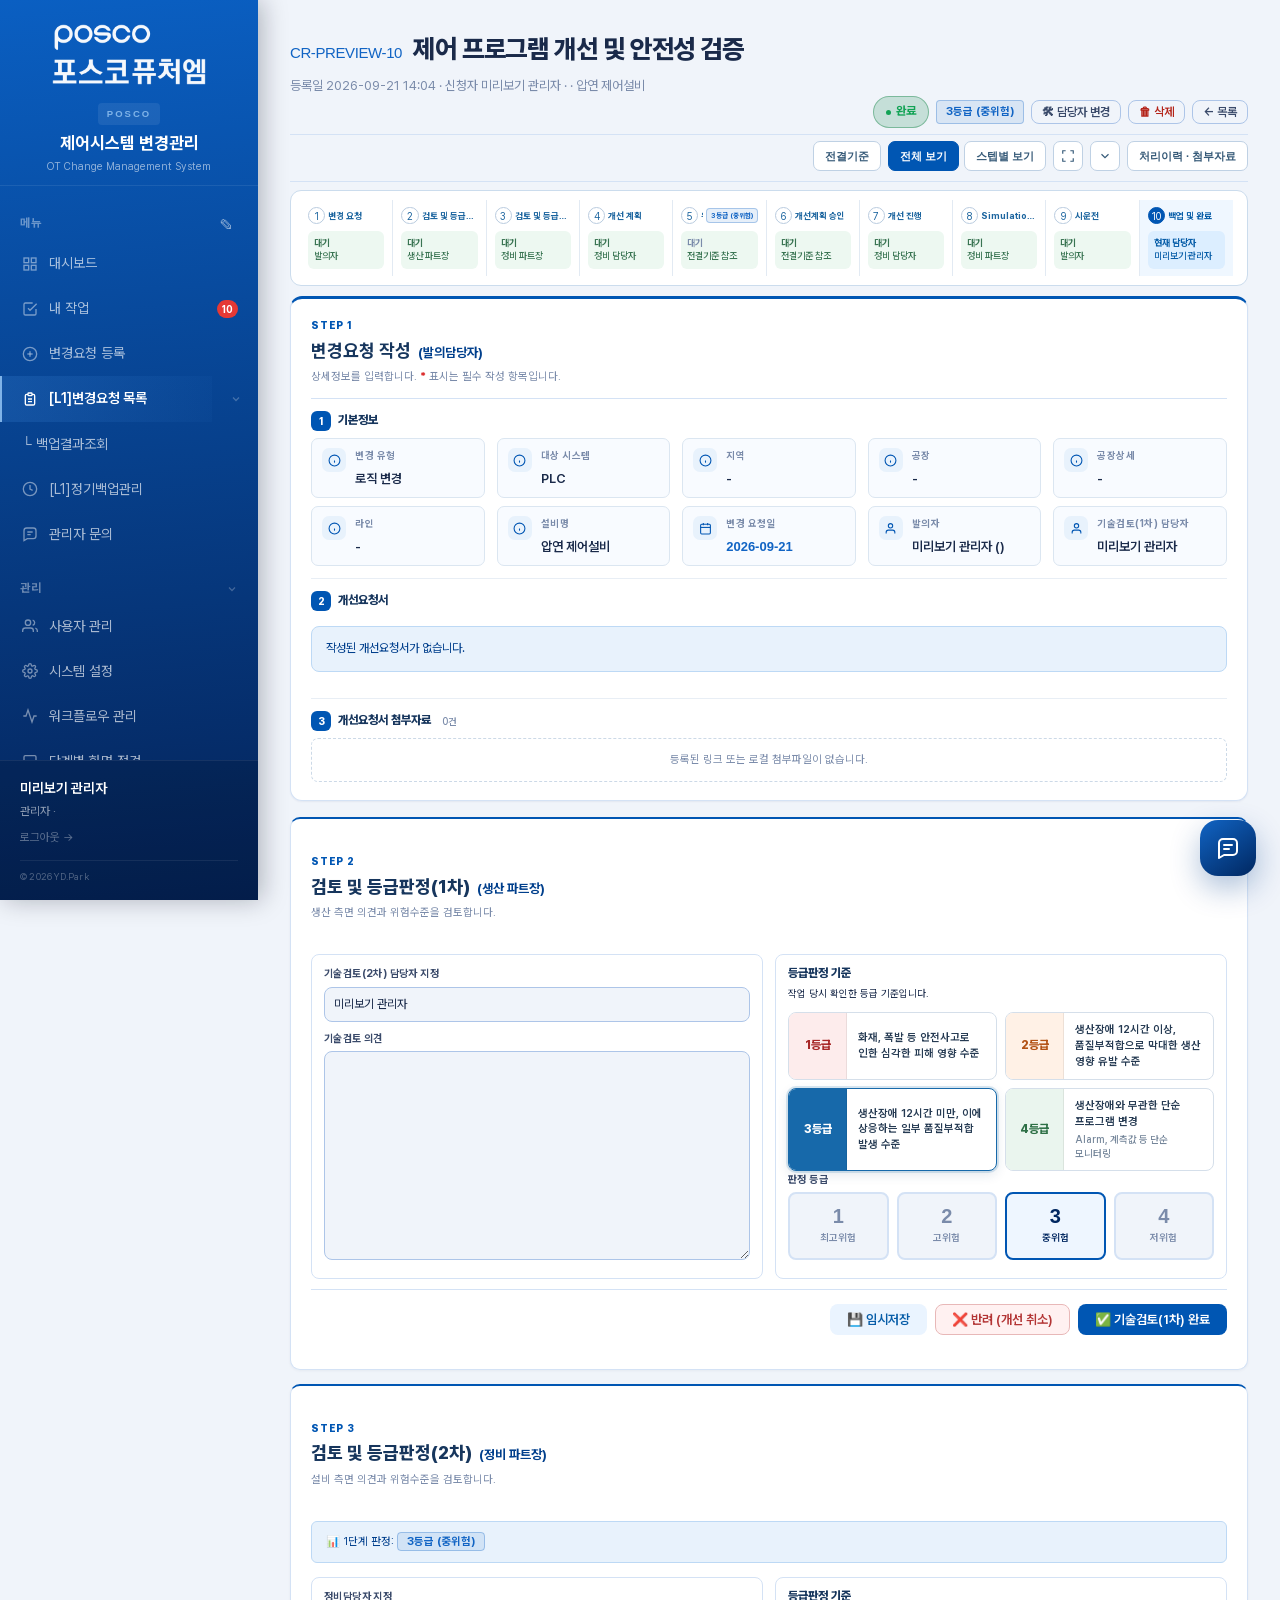
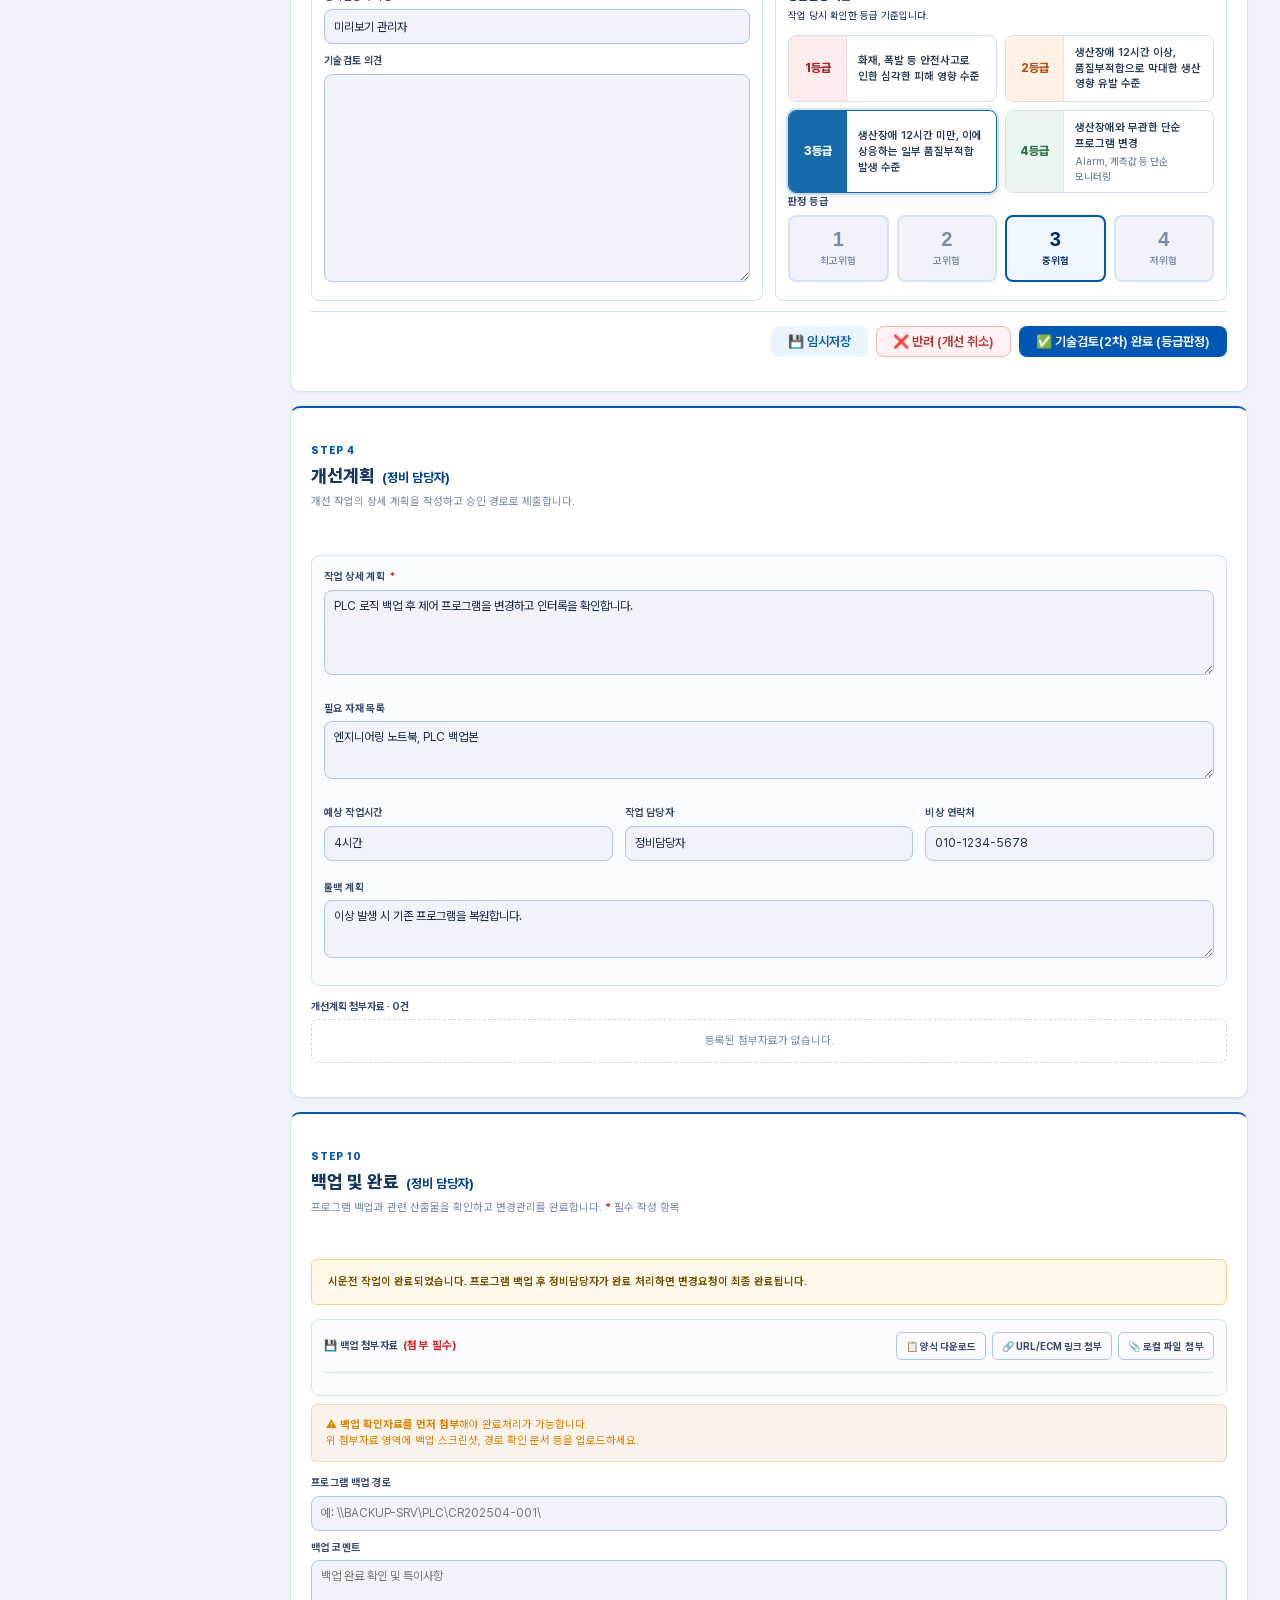
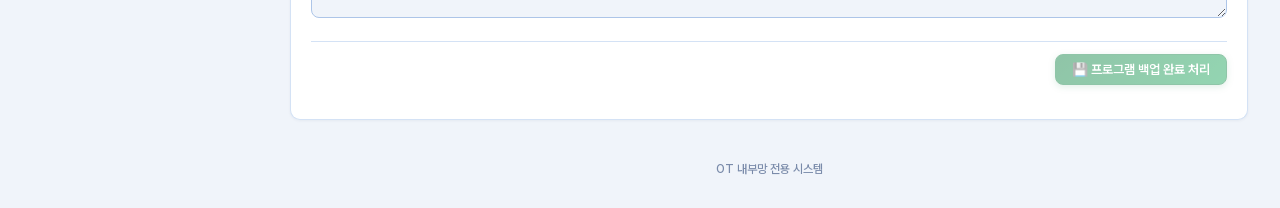
==== commit 258c0227: "Update preview from d7c688a14c113e6acf661576c3280fd406107c70" ====
--- a/all.html
+++ b/all.html
@@ -206,7 +206,7 @@
       &nbsp;제어 프로그램 개선 및 안전성 검증
     </div>
     <div class="page-subtitle" style="margin-top:4px">
-      등록일 2026-09-21 13:53 · 신청자 미리보기 관리자
+      등록일 2026-09-21 14:04 · 신청자 미리보기 관리자
       ·  
       · 압연 제어설비
     </div>
@@ -873,7 +873,7 @@
     </div>
     
     <form method="POST" action="/cr/10/action">
-      <input type="hidden" name="_csrf_token" value="2e0f5291ddff5febf3d9a78d2137e02cdc4e2666a88d4f8059e84eb7a9e8fe7b">
+      <input type="hidden" name="_csrf_token" value="34e87296d14302da59675b688bf098d40cf36602e091e9db2f1f5d685a9703eb">
       <input type="hidden" name="action" value="backup_complete">
       <div class="form-group">
         <label class="form-label">프로그램 백업 경로</label>
@@ -965,7 +965,7 @@
     </div>
     
     <form method="POST" action="/cr/10/admin_reassign" id="admin-reassign-form">
-      <input type="hidden" name="_csrf_token" value="2e0f5291ddff5febf3d9a78d2137e02cdc4e2666a88d4f8059e84eb7a9e8fe7b">
+      <input type="hidden" name="_csrf_token" value="34e87296d14302da59675b688bf098d40cf36602e091e9db2f1f5d685a9703eb">
       <div class="modal-body modal-body-compact">
         <p class="reassign-guide">
           담당자가 휴직·퇴사 등으로 부재중이어서 워크플로우가 멈췄을 때만 사용하세요.
@@ -1652,7 +1652,7 @@
       <button type="button" class="modal-close" onclick="closeLinkAttach()" aria-label="닫기">×</button>
     </div>
     <form method="POST" id="link-attach-form" class="link-attach-form">
-      <input type="hidden" name="_csrf_token" value="2e0f5291ddff5febf3d9a78d2137e02cdc4e2666a88d4f8059e84eb7a9e8fe7b">
+      <input type="hidden" name="_csrf_token" value="34e87296d14302da59675b688bf098d40cf36602e091e9db2f1f5d685a9703eb">
       <input type="hidden" name="attach_type" value="committee_doc">
 
       <div class="link-kind-selector" aria-label="링크 유형 선택">
@@ -1806,7 +1806,7 @@
     try {
       for (const input of inputs) {
         const response = await fetch('/admin/ui-text', {
-          method:'POST', headers:{'Content-Type':'application/json','X-CSRFToken':'2e0f5291ddff5febf3d9a78d2137e02cdc4e2666a88d4f8059e84eb7a9e8fe7b'},
+          method:'POST', headers:{'Content-Type':'application/json','X-CSRFToken':'34e87296d14302da59675b688bf098d40cf36602e091e9db2f1f5d685a9703eb'},
           body:JSON.stringify({key:input.dataset.uiTextKey,value:input.value.trim()})
         });
         const result = await response.json();
@@ -1912,7 +1912,7 @@
 <div id="adminCrDeleteModal" class="modal-overlay" role="dialog" aria-modal="true" aria-labelledby="adminCrDeleteTitle">
   <div class="modal-box" style="max-width:520px;">
     <form id="adminCrDeleteForm" method="POST">
-      <input type="hidden" name="_csrf_token" value="2e0f5291ddff5febf3d9a78d2137e02cdc4e2666a88d4f8059e84eb7a9e8fe7b">
+      <input type="hidden" name="_csrf_token" value="34e87296d14302da59675b688bf098d40cf36602e091e9db2f1f5d685a9703eb">
       <div class="modal-header">
         <div>
           <h3 id="adminCrDeleteTitle" style="color:#B42318;">🗑 변경요청 삭제</h3>
@@ -2061,7 +2061,7 @@
 // ── CSRF 토큰 자동 삽입 ──────────────────────────────────
 // 페이지 내 모든 POST form에 _csrf_token hidden 필드 자동 추가
 (function() {
-  var token = '2e0f5291ddff5febf3d9a78d2137e02cdc4e2666a88d4f8059e84eb7a9e8fe7b';
+  var token = '34e87296d14302da59675b688bf098d40cf36602e091e9db2f1f5d685a9703eb';
   document.addEventListener('DOMContentLoaded', function() {
     document.querySelectorAll('form[method="post"], form[method="POST"]').forEach(function(form) {
       if (!form.querySelector('[name="_csrf_token"]')) {
@@ -2549,7 +2549,7 @@
           
           
           
-          <button type="button" class="guide-toc-step" data-guide-step="cr-graded" onclick="showGuideStep('cr-graded')"><span class="gts-num">④</span><span class="gts-text" data-guide-text-key="cr-graded">개선계획서 작성·제출 (정비담당자)</span></button>
+          <button type="button" class="guide-toc-step" data-guide-step="cr-graded" onclick="showGuideStep('cr-graded')"><span class="gts-num">④</span><span class="gts-text" data-guide-text-key="cr-graded">개선계획서 작성·제출 (정비 담당자)</span></button>
           
           
           
@@ -2573,7 +2573,7 @@
           
           
           
-          <button type="button" class="guide-toc-step" data-guide-step="cr-completed" onclick="showGuideStep('cr-completed')"><span class="gts-num">⑩</span><span class="gts-text" data-guide-text-key="cr-completed">프로그램 백업·최종 완료 (정비담당자)</span></button>
+          <button type="button" class="guide-toc-step" data-guide-step="cr-completed" onclick="showGuideStep('cr-completed')"><span class="gts-num">⑩</span><span class="gts-text" data-guide-text-key="cr-completed">백업 및 완료 — 프로그램 백업·최종 완료 (정비 담당자)</span></button>
           
           
           
@@ -2600,7 +2600,7 @@
           
           
           
-          <button type="button" class="guide-toc-step" data-guide-step="pb-register" onclick="showGuideStep('pb-register')"><span class="gts-num">④</span><span class="gts-text" data-guide-text-key="pb-register">백업 대상 등록·일괄추가</span> <span class="guide-admin-tag">관리자</span></button>
+          <button type="button" class="guide-toc-step" data-guide-step="pb-register" onclick="showGuideStep('pb-register')"><span class="gts-num">④</span><span class="gts-text" data-guide-text-key="pb-register">백업 대상 등록·일괄추가</span></button>
           
           
         </div>
@@ -2851,26 +2851,26 @@
             
             
             <div class="guide-slide" data-guide-step="cr-graded" style="display:none;">
-              <div class="guide-slide-title">④ 개선계획서 작성·제출 (정비담당자)</div>
-              <div class="guide-slide-desc">작업순서, 자재, 작업시간, 작업자, 비상연락체계를 작성하고 근거 첨부자료를 등록합니다.</div>
+              <div class="guide-slide-title">④ 개선계획서 작성·제출 (정비 담당자)</div>
+              <div class="guide-slide-desc">작업순서, 자재, 작업시간, 작업자, 비상연락체계를 작성하고 필요하면 근거 첨부자료를 등록합니다.</div>
               
               <div class="guide-practice-grid">
                 
                 <section class="guide-practice-card guide-practice-checks">
                   <div class="guide-practice-label">실무 확인사항</div>
-                  <ul><li>개선계획서 저장</li><li>개선계획 첨부자료 업로드</li><li>3·4등급은 등급별 내부 전결권자 지정</li></ul>
+                  <ul><li>개선계획서 저장</li><li>개선계획 첨부자료 업로드(선택)</li><li>3·4등급은 등급별 내부 전결권자 지정</li></ul>
                 </section>
                 
                 
                 <section class="guide-practice-card guide-practice-done">
                   <div class="guide-practice-label">완료 기준</div>
-                  <p>계획 제출 완료 후 발의담당자의 승인경로 결정 업무 생성</p>
+                  <p>1·2등급은 곧바로 위원회 단계로, 3·4등급은 지정한 내부 전결 단계로 이동</p>
                 </section>
                 
                 
                 <section class="guide-practice-card guide-practice-next">
                   <div class="guide-practice-label">다음 처리</div>
-                  <p>1·2등급 상위 전결 또는 3·4등급 승인경로 결정</p>
+                  <p>1·2등급 위원회 이관·위원장 지정 또는 3·4등급 내부 전결 승인</p>
                 </section>
                 
               </div>
@@ -2879,13 +2879,13 @@
               <div class="guide-caution-box">
                 <div class="guide-caution-title">⚠ 주의사항 · 인터록</div>
                 <ul>
-                  <li>계획서만 작성하고 첨부자료가 없으면 다음 단계 승인 처리가 차단됩니다.</li>
+                  <li>개선계획 첨부자료는 선택입니다. 첨부가 없어도 승인할 수 있습니다.</li><li>1·2등급은 제출하면 바로 위원회 단계로 넘어가고, 발의담당자가 위원장을 지정해야 승인이 시작됩니다.</li>
                 </ul>
               </div>
               
               <div class="guide-slide-img-outer">
                 <div class="guide-slide-img-wrap">
-                  <img src="static/guide/screenshots/cr_detail_graded.png" alt="개선계획서 작성·제출 (정비담당자)">
+                  <img src="static/guide/screenshots/cr_detail_graded.png" alt="개선계획서 작성·제출 (정비 담당자)">
                   
                   <div class="guide-highlight" style="top:53.2%; left:21.9%; width:74.2%; height:7.6%;">
                     <div class="guide-highlight-label">최종등급·지정 담당자 확인</div>
@@ -2952,7 +2952,7 @@
                 
                 <section class="guide-practice-card guide-practice-checks">
                   <div class="guide-practice-label">실무 확인사항</div>
-                  <ul><li>최종등급과 지정 승인자 역할 일치</li><li>개선계획 첨부자료 확인</li><li>상위 전결을 거친 경우에도 내부 전결 단계 확인</li></ul>
+                  <ul><li>최종등급과 지정 승인자 역할 일치</li><li>개선계획 내용 확인</li><li>상위 전결을 거친 경우에도 내부 전결 단계 확인</li></ul>
                 </section>
                 
                 
@@ -2964,7 +2964,7 @@
                 
                 <section class="guide-practice-card guide-practice-next">
                   <div class="guide-practice-label">다음 처리</div>
-                  <p>정비담당자의 Simulation Test 요청</p>
+                  <p>정비 담당자의 Simulation Test 요청</p>
                 </section>
                 
               </div>
@@ -2973,7 +2973,7 @@
               <div class="guide-caution-box">
                 <div class="guide-caution-title">⚠ 주의사항 · 인터록</div>
                 <ul>
-                  <li>3·4등급은 상위 전결을 생략할 수 있지만 내부 전결과 계획 첨부자료는 필수입니다.</li>
+                  <li>3·4등급은 상위 전결을 생략할 수 있지만 내부 전결 승인은 반드시 거쳐야 합니다.</li><li>개선계획 첨부자료는 선택이라 첨부가 없어도 승인할 수 있습니다.</li>
                 </ul>
               </div>
               
@@ -3133,7 +3133,7 @@
             
             
             <div class="guide-slide" data-guide-step="cr-completed" style="display:none;">
-              <div class="guide-slide-title">⑩ 프로그램 백업·최종 완료 (정비담당자)</div>
+              <div class="guide-slide-title">⑩ 백업 및 완료 — 프로그램 백업·최종 완료 (정비 담당자)</div>
               <div class="guide-slide-desc">최종 프로그램을 백업하고 경로·비고·확인자료를 남긴 뒤 백업 완료를 처리합니다.</div>
               
               <div class="guide-practice-grid">
@@ -3161,13 +3161,13 @@
               <div class="guide-caution-box">
                 <div class="guide-caution-title">⚠ 주의사항 · 인터록</div>
                 <ul>
-                  <li>시운전 완료만으로는 최종 완료가 아닙니다. 정비담당자의 백업 완료가 필요합니다.</li><li>완료 후에도 STEP 5~10의 입력 화면과 작성 내용은 읽기 전용으로 유지됩니다.</li>
+                  <li>시운전 완료만으로는 최종 완료가 아닙니다. 정비 담당자의 백업 완료가 필요합니다.</li><li>백업 확인자료는 첨부해야 완료 처리됩니다(첨부 필수).</li><li>완료 후에도 STEP 5~10의 입력 화면과 작성 내용은 읽기 전용으로 유지됩니다.</li>
                 </ul>
               </div>
               
               <div class="guide-slide-img-outer">
                 <div class="guide-slide-img-wrap">
-                  <img src="static/guide/screenshots/cr_detail_completed.png" alt="프로그램 백업·최종 완료 (정비담당자)">
+                  <img src="static/guide/screenshots/cr_detail_completed.png" alt="백업 및 완료 — 프로그램 백업·최종 완료 (정비 담당자)">
                   
                   <div class="guide-highlight" style="top:49.6%; left:21.9%; width:74.2%; height:4.2%;">
                     <div class="guide-highlight-label">전체 이력·첨부 확인</div>
@@ -3256,7 +3256,7 @@
               <div class="guide-caution-box">
                 <div class="guide-caution-title">⚠ 주의사항 · 인터록</div>
                 <ul>
-                  <li>완료·비대상 처리는 전 직원이 가능하며, 미완료로 되돌리기는 처리한 본인 또는 전체업무 권한자만 가능합니다.</li>
+                  <li>조회는 전 직원이 가능하지만, 완료·비대상 처리와 대상 등록·수정·삭제·파일 업로드는 그 공장의 정기백업관리자와 관리자만 할 수 있습니다.</li><li>정기백업관리자 권한은 발의담당자·정비 담당자 같은 업무 역할과 별개로, 관리자가 [사용자 관리]에서 공장을 지정해 부여합니다.</li>
                 </ul>
               </div>
               
@@ -3350,7 +3350,7 @@
               <div class="guide-caution-box">
                 <div class="guide-caution-title">⚠ 주의사항 · 인터록</div>
                 <ul>
-                  <li>다른 사용자가 처리한 완료 상태를 되돌릴 때는 전체업무 권한이 필요합니다.</li>
+                  <li>담당 공장의 정기백업관리자 권한이 없으면 체크박스가 잠겨 조회만 됩니다.</li><li>다른 사용자가 처리한 완료 상태를 되돌릴 때는 전체업무 권한이 필요합니다.</li>
                 </ul>
               </div>
               
@@ -3370,7 +3370,7 @@
             
             <div class="guide-slide" data-guide-step="pb-register" style="display:none;">
               <div class="guide-slide-title">④ 백업 대상 등록·일괄추가</div>
-              <div class="guide-slide-desc">지역·공장·공장상세·설비명과 관리정보를 개별 또는 엑셀로 등록합니다.</div>
+              <div class="guide-slide-desc">담당 공장의 지역·공장·공장상세·설비명과 관리정보를 개별 또는 엑셀로 등록합니다.</div>
               
               <div class="guide-practice-grid">
                 
@@ -3397,7 +3397,7 @@
               <div class="guide-caution-box">
                 <div class="guide-caution-title">⚠ 주의사항 · 인터록</div>
                 <ul>
-                  <li>Tag와 설비명은 중복판정에서 제외하고 IP Address를 중복 기준으로 사용합니다.</li>
+                  <li>Tag와 설비명은 중복판정에서 제외하고 IP Address를 중복 기준으로 사용합니다.</li><li>맡지 않은 공장이 섞인 엑셀은 그 행만 건너뛰고 등록됩니다.</li>
                 </ul>
               </div>
               
@@ -4118,7 +4118,7 @@
     [tutorialRoleLabel('elec_leader', '전기정비 파트장'), '2단계 등급판정 기준 확인', '최종 판정 전 등급판정 기준 팝업을 열어 1차 판정과 적용 기준을 다시 대조합니다.', '#criteria-popup .grade-criteria-table', 'grade-popup'],
     [tutorialRoleLabel('elec_leader', '전기정비 파트장'), '2단계 위험성평가 기준 확인', '1·2등급이면 위험성평가 기준 팝업의 점수표를 기준으로 세 항목을 재평가합니다.', '#risk-criteria-popup .risk-criteria-grid', 'risk-r2'],
     [tutorialRoleLabel('elec_leader', '전기정비 파트장'), 'STEP 3 · 기술검토(2차)', '위험성평가 결과를 확인하고 판정등급·정비담당자를 지정한 뒤 검토를 완료합니다.', 'form:has(input[value="complete_review2"]) button[type="submit"]'],
-    [tutorialRoleLabel('maint_staff', '정비담당자'), 'STEP 4 · 개선계획', '화면 안의 개선계획서에 작업 상세계획·자재·작업시간·담당자·비상연락처·롤백계획을 입력하고 저장한 뒤 첨부자료를 등록합니다.', '#form-plan_form textarea[name="work_plan"]'],
+    [tutorialRoleLabel('maint_staff', '정비 담당자'), 'STEP 4 · 개선계획', '화면 안의 개선계획서에 작업 상세계획·자재·작업시간·담당자·비상연락처·롤백계획을 입력하고 저장합니다. 첨부자료는 필요할 때만 등록하면 됩니다(선택).', '#form-plan_form textarea[name="work_plan"]'],
     [tutorialRoleLabel('maint_staff', '정비담당자'), '개선계획서 제출', '계획서와 필수 첨부자료가 모두 준비된 것을 확인한 뒤 제출합니다.', 'form:has(input[value="plan_submit"]) button[type="submit"]'],
     [tutorialRoleLabel('requester', '발의담당자'), '상위 전결 경로 확인 및 이관', '최종등급과 승인경로를 확인합니다. 1등급은 생산부장, 2등급은 공장장 상위 전결 단계로 이관합니다.', 'form:has(input[value="go_committee"]) button[type="submit"]']
   ];
@@ -4130,7 +4130,7 @@
       [tutorialRoleLabel('committee_2', '공장장'), 'STEP 5 · 변경관리위원회 승인', '위원회 일자·참석자·부서별 의견·위원장 의견을 저장하고 검토자료를 첨부한 뒤 공장장이 승인합니다.', '#committee-date']
     ],
     3: [
-      [tutorialRoleLabel('maint_section', '정비섹션 리더'), 'STEP 6 · 개선계획 승인', '정비섹션 리더가 개선계획서와 필수 첨부자료를 확인하고 승인 코멘트를 작성한 뒤 내부 전결 승인합니다.', 'form:has(input[value="plan_approve"]) button[type="submit"]']
+      [tutorialRoleLabel('maint_section', '정비섹션 리더'), 'STEP 6 · 개선계획 승인', '정비섹션 리더가 개선계획서를 확인하고 승인 코멘트를 작성한 뒤 내부 전결 승인합니다. 첨부자료가 없어도 승인할 수 있습니다.', 'form:has(input[value="plan_approve"]) button[type="submit"]']
     ]
   };
   const FINAL_TUTORIAL = [
@@ -4138,7 +4138,7 @@
     [tutorialRoleLabel('elec_leader', '전기정비 파트장'), 'STEP 8 · Simulation Test', '테스트 결과와 복구 가능 여부를 확인하고 승인 코멘트를 작성해 시운전 단계로 이동합니다.', 'form:has(input[value="sim_approve"]) button[type="submit"]'],
     [tutorialRoleLabel('requester', '발의담당자'), 'STEP 9 · 시운전 — 개선내용 교육', '교육일자·담당자·대상·내용·특이사항을 기록하고 교육자료를 첨부한 뒤 완료를 누릅니다.', 'form:has(input[value="education_check"]) button[type="submit"]'],
     [tutorialRoleLabel('requester', '발의담당자'), 'STEP 9 · 시운전 — 완료', '교육, 시운전계획서, 계획 첨부, 시운전 결과서와 표준 제·개정 여부를 모두 확인하고 완료 처리합니다.', 'form:has(input[value="commissioning_complete"]) button[type="submit"]'],
-    [tutorialRoleLabel('maint_staff', '정비담당자'), 'STEP 10 · 완료', '최종 프로그램 백업자료를 첨부하고 백업 경로와 코멘트를 작성해 완료 처리합니다.', 'form:has(input[value="backup_complete"]) button[type="submit"]'],
+    [tutorialRoleLabel('maint_staff', '정비 담당자'), 'STEP 10 · 백업 및 완료', '최종 프로그램 백업자료를 첨부하고 백업 경로와 코멘트를 작성해 완료 처리합니다. 백업 확인자료는 첨부해야 완료됩니다(첨부 필수).', 'form:has(input[value="backup_complete"]) button[type="submit"]'],
     [tutorialRoleLabel('maint_staff', '정비담당자'), 'STEP 10 · 완료 — 작성 내용 확인', '완료 후에도 각 단계의 작성 내용이 읽기 전용으로 유지됩니다. STEP 5~10을 선택해 당시 입력값·문서·첨부자료를 확인합니다.', '.completion-message.final']
   ];
   const BACKUP_TUTORIAL = [
@@ -4846,7 +4846,7 @@
         for (const input of inputs) {
           const response = await fetch('/admin/guide-text', {
             method: 'POST',
-            headers: { 'Content-Type': 'application/json', 'X-CSRFToken': '2e0f5291ddff5febf3d9a78d2137e02cdc4e2666a88d4f8059e84eb7a9e8fe7b' },
+            headers: { 'Content-Type': 'application/json', 'X-CSRFToken': '34e87296d14302da59675b688bf098d40cf36602e091e9db2f1f5d685a9703eb' },
             body: JSON.stringify({ key: input.dataset.guideTextKey, value: input.value.trim() })
           });
           const result = await response.json();
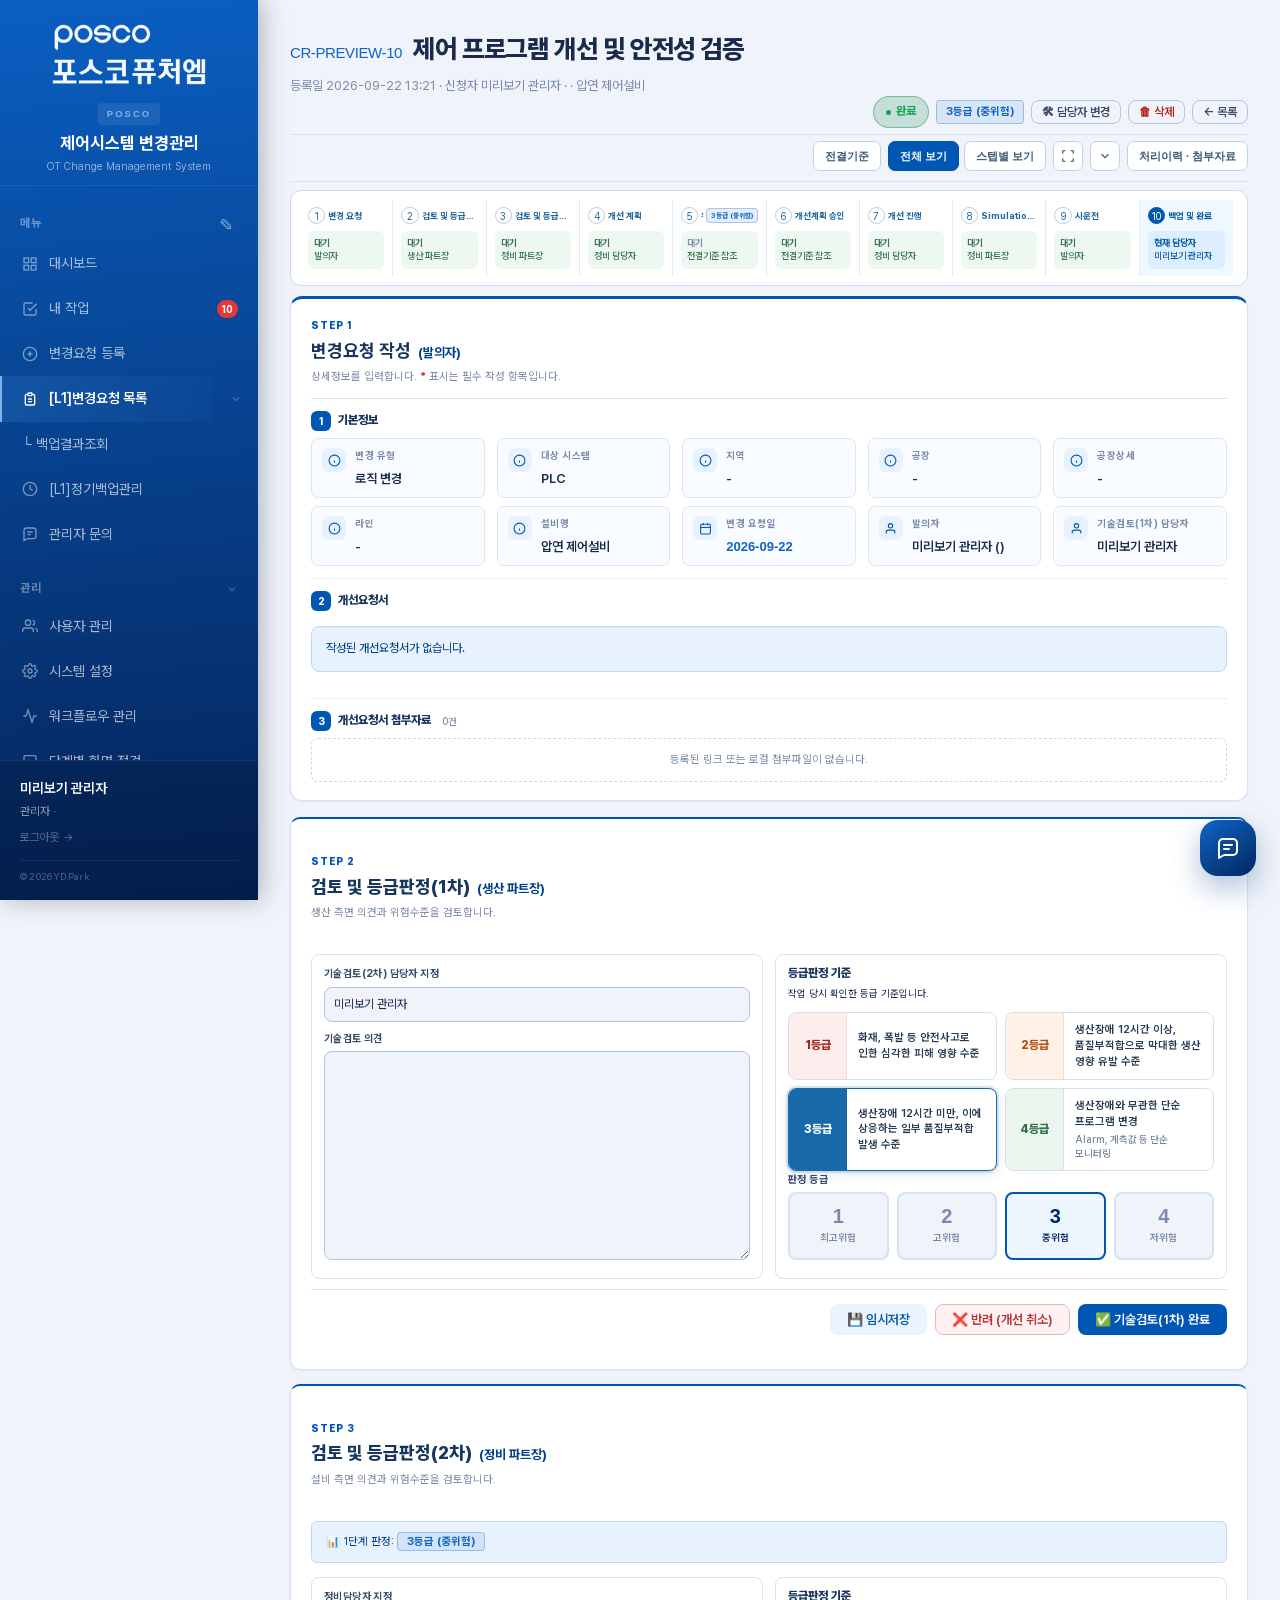
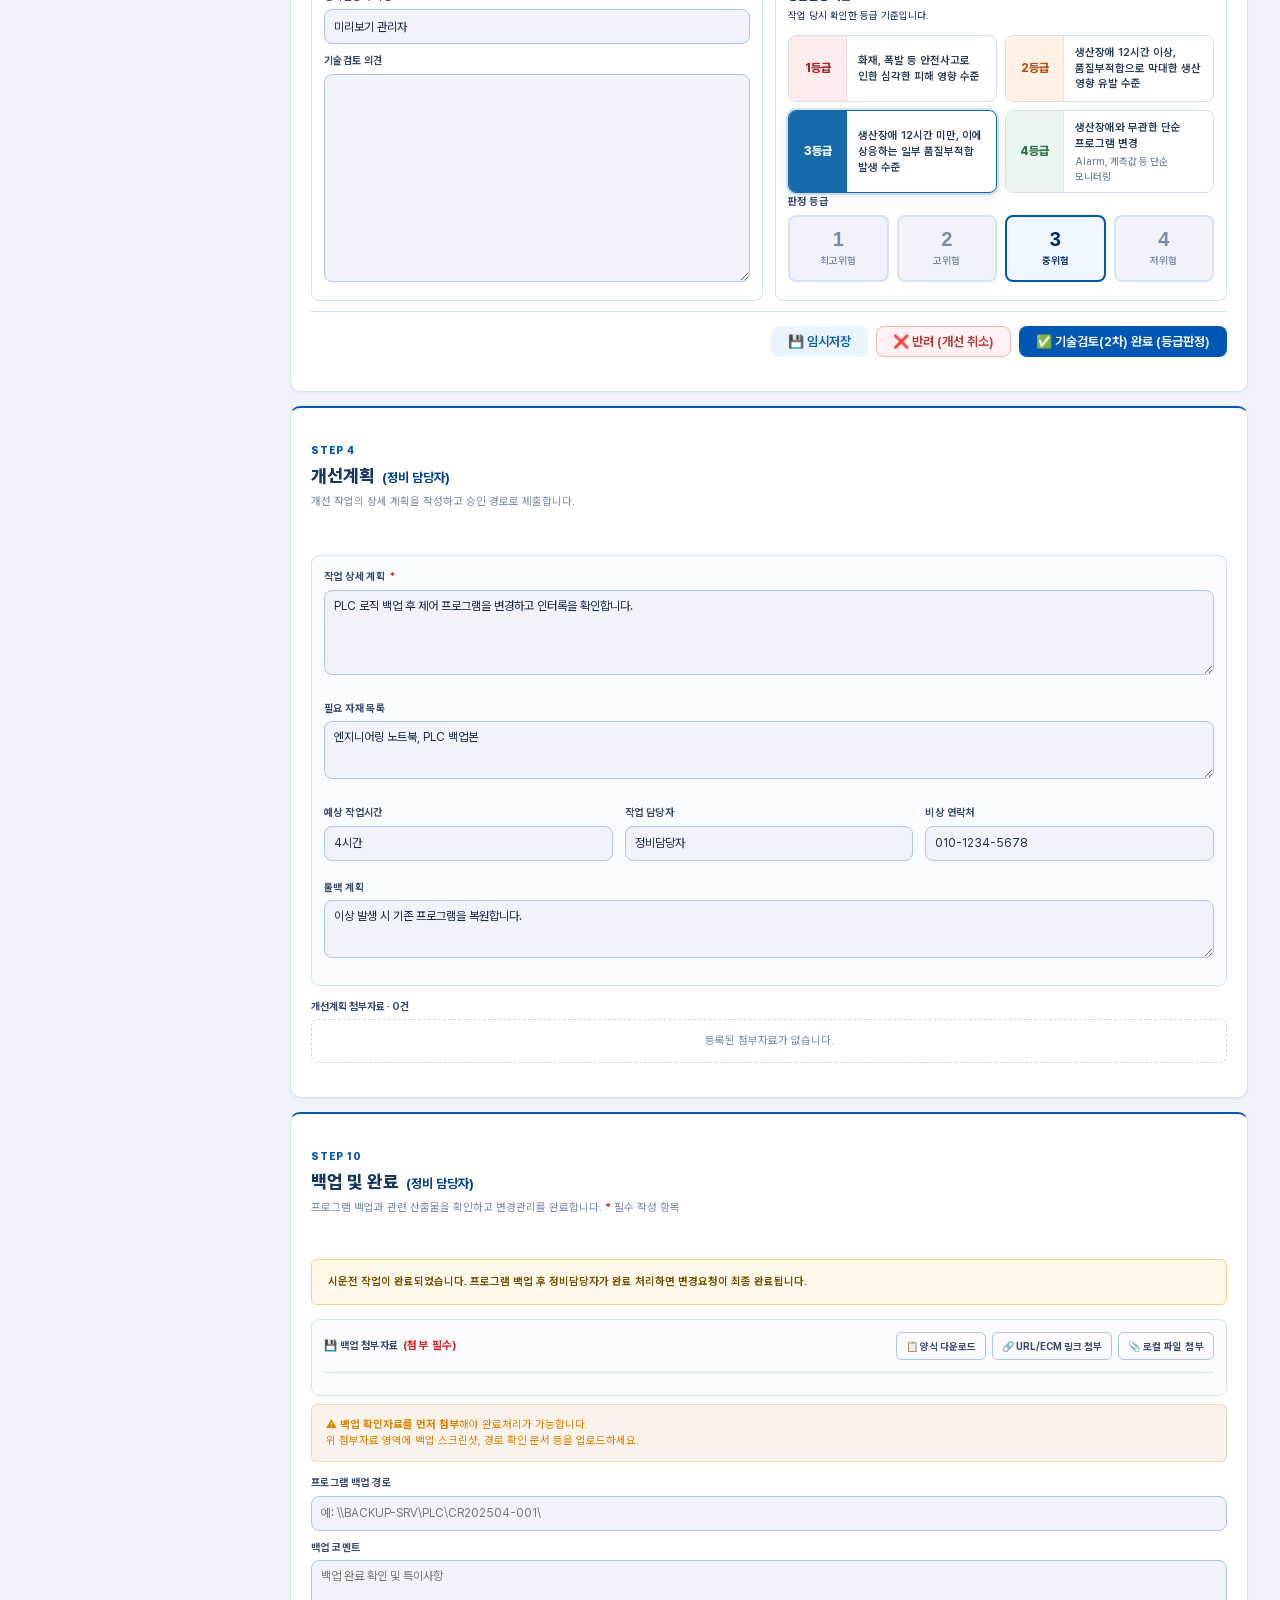
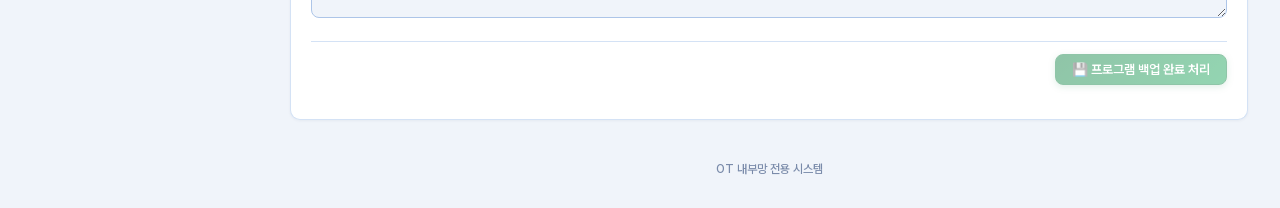
==== commit 8dee56a3: "Update preview from 3530f8d7827ceaea4dec60c9aade5ac210effc34" ====
--- a/all.html
+++ b/all.html
@@ -206,7 +206,7 @@
       &nbsp;제어 프로그램 개선 및 안전성 검증
     </div>
     <div class="page-subtitle" style="margin-top:4px">
-      등록일 2026-09-21 14:04 · 신청자 미리보기 관리자
+      등록일 2026-09-22 13:21 · 신청자 미리보기 관리자
       ·  
       · 압연 제어설비
     </div>
@@ -465,7 +465,7 @@
   <div class="cr-request-history-head">
     <div>
       <span class="cr-step1-kicker">STEP 1</span>
-      <h2>변경요청 작성 <span class="cr-stage-owner">(발의담당자)</span></h2>
+      <h2>변경요청 작성 <span class="cr-stage-owner">(발의자)</span></h2>
       <p>상세정보를 입력합니다. <b>*</b> 표시는 필수 작성 항목입니다.</p>
     </div>
     
@@ -541,7 +541,7 @@
   <div class="di-icon"><svg width="13" height="13" viewBox="0 0 24 24" fill="none" stroke="currentColor" stroke-width="2"><rect x="3" y="4" width="18" height="18" rx="2" ry="2"/><line x1="16" y1="2" x2="16" y2="6"/><line x1="8" y1="2" x2="8" y2="6"/><line x1="3" y1="10" x2="21" y2="10"/></svg></div>
   <div class="di-body">
     <div class="detail-label">변경 요청일</div>
-    <div class="detail-value mono">2026-09-21</div>
+    <div class="detail-value mono">2026-09-22</div>
   </div>
 </div>
 
@@ -604,7 +604,7 @@
   <span class="cr-stage-kicker">STEP 8</span><h2>Simulation Test <span class="cr-stage-owner">(정비 파트장)</span></h2><p>시험 결과를 검토하고 시운전 진행 여부를 승인합니다.</p>
 </header>
 <header class="cr-stage-heading" data-step-group="COMMISSIONING" data-layout-step="9">
-  <span class="cr-stage-kicker">STEP 9</span><h2>시운전 <span class="cr-stage-owner">(발의담당자)</span></h2><p>교육과 시운전 계획을 기록하고 결과를 확인합니다. <b>*</b> 필수 작성 항목</p>
+  <span class="cr-stage-kicker">STEP 9</span><h2>시운전 <span class="cr-stage-owner">(발의자)</span></h2><p>교육과 시운전 계획을 기록하고 결과를 확인합니다. <b>*</b> 필수 작성 항목</p>
 </header>
 <header class="cr-stage-heading" data-step-group="COMPLETED" data-layout-step="10">
   <span class="cr-stage-kicker">STEP 10</span><h2>백업 및 완료 <span class="cr-stage-owner">(정비 담당자)</span></h2><p>프로그램 백업과 관련 산출물을 확인하고 변경관리를 완료합니다. <b>*</b> 필수 작성 항목</p>
@@ -873,7 +873,7 @@
     </div>
     
     <form method="POST" action="/cr/10/action">
-      <input type="hidden" name="_csrf_token" value="34e87296d14302da59675b688bf098d40cf36602e091e9db2f1f5d685a9703eb">
+      <input type="hidden" name="_csrf_token" value="10535023b5debd6b29c81d60871e566f24b68c0b45fd006fff082b77c8abdfeb">
       <input type="hidden" name="action" value="backup_complete">
       <div class="form-group">
         <label class="form-label">프로그램 백업 경로</label>
@@ -965,7 +965,7 @@
     </div>
     
     <form method="POST" action="/cr/10/admin_reassign" id="admin-reassign-form">
-      <input type="hidden" name="_csrf_token" value="34e87296d14302da59675b688bf098d40cf36602e091e9db2f1f5d685a9703eb">
+      <input type="hidden" name="_csrf_token" value="10535023b5debd6b29c81d60871e566f24b68c0b45fd006fff082b77c8abdfeb">
       <div class="modal-body modal-body-compact">
         <p class="reassign-guide">
           담당자가 휴직·퇴사 등으로 부재중이어서 워크플로우가 멈췄을 때만 사용하세요.
@@ -1652,7 +1652,7 @@
       <button type="button" class="modal-close" onclick="closeLinkAttach()" aria-label="닫기">×</button>
     </div>
     <form method="POST" id="link-attach-form" class="link-attach-form">
-      <input type="hidden" name="_csrf_token" value="34e87296d14302da59675b688bf098d40cf36602e091e9db2f1f5d685a9703eb">
+      <input type="hidden" name="_csrf_token" value="10535023b5debd6b29c81d60871e566f24b68c0b45fd006fff082b77c8abdfeb">
       <input type="hidden" name="attach_type" value="committee_doc">
 
       <div class="link-kind-selector" aria-label="링크 유형 선택">
@@ -1715,7 +1715,7 @@
             <tr>
               <td><div class="approval-stage-cell"><span class="approval-seq">01</span><span class="approval-editable-text" data-ui-text-key="approval_stage_request" data-max-length="40">개선요청 제출</span></div></td>
               <td><span class="approval-editable-text" data-ui-text-key="approval_decision_request" data-max-length="60">요청서 작성·검토 요청</span></td>
-              <td><span class="approval-editable-text" data-ui-text-key="approval_approver_request" data-max-length="120">발의담당자 본인(서면승인 결과 반영)</span></td>
+              <td><span class="approval-editable-text" data-ui-text-key="approval_approver_request" data-max-length="120">발의자 본인(서면승인 결과 반영)</span></td>
               <td><span class="approval-editable-text" data-ui-text-key="approval_detail_request" data-max-length="120">개선요청서 저장 및 기술검토(1차) 담당자 지정</span></td>
             </tr>
           
@@ -1736,7 +1736,7 @@
             <tr>
               <td><div class="approval-stage-cell"><span class="approval-seq">04</span><span class="approval-editable-text" data-ui-text-key="approval_stage_graded" data-max-length="40">개선계획·경로 결정</span></div></td>
               <td><span class="approval-editable-text" data-ui-text-key="approval_decision_graded" data-max-length="60">3등급 · 상위 전결 선택</span></td>
-              <td><span class="approval-editable-text" data-ui-text-key="approval_approver_graded" data-max-length="120">발의담당자 본인(서면승인 결과 반영)</span></td>
+              <td><span class="approval-editable-text" data-ui-text-key="approval_approver_graded" data-max-length="120">발의자 본인(서면승인 결과 반영)</span></td>
               <td><span class="approval-editable-text" data-ui-text-key="approval_detail_graded" data-max-length="120">개선계획서·첨부자료 제출 후 1·2등급은 상위 전결 필수, 3·4등급은 선택</span></td>
             </tr>
           
@@ -1744,7 +1744,7 @@
               <td><div class="approval-stage-cell"><span class="approval-seq">05</span><span class="approval-editable-text" data-ui-text-key="approval_stage_committee" data-max-length="40">상위 전결 승인</span></div></td>
               <td><span class="approval-editable-text" data-ui-text-key="approval_decision_committee" data-max-length="60">3등급 상위 전결 승인</span></td>
               <td><span class="approval-editable-text" data-ui-text-key="approval_approver_committee" data-max-length="120">생산부장</span></td>
-              <td><span class="approval-editable-text" data-ui-text-key="approval_detail_committee" data-max-length="120">상위 전결 검토자료와 개선계획 첨부 필수·서면승인은 발의담당자 결과 반영 가능</span></td>
+              <td><span class="approval-editable-text" data-ui-text-key="approval_detail_committee" data-max-length="120">상위 전결 검토자료와 개선계획 첨부 필수·서면승인은 발의자 결과 반영 가능</span></td>
             </tr>
           
             <tr>
@@ -1764,7 +1764,7 @@
             <tr>
               <td><div class="approval-stage-cell"><span class="approval-seq">08</span><span class="approval-editable-text" data-ui-text-key="approval_stage_commissioning" data-max-length="40">교육·시운전</span></div></td>
               <td><span class="approval-editable-text" data-ui-text-key="approval_decision_commissioning" data-max-length="60">교육 확인·시운전 완료</span></td>
-              <td><span class="approval-editable-text" data-ui-text-key="approval_approver_commissioning" data-max-length="120">발의담당자 본인(서면승인 결과 반영)</span></td>
+              <td><span class="approval-editable-text" data-ui-text-key="approval_approver_commissioning" data-max-length="120">발의자 본인(서면승인 결과 반영)</span></td>
               <td><span class="approval-editable-text" data-ui-text-key="approval_detail_commissioning" data-max-length="120">교육·시운전 증빙 및 표준·기준 제·개정 여부 확인 필수(필요 시 14일 이내 작업표준 수정)</span></td>
             </tr>
           
@@ -1806,7 +1806,7 @@
     try {
       for (const input of inputs) {
         const response = await fetch('/admin/ui-text', {
-          method:'POST', headers:{'Content-Type':'application/json','X-CSRFToken':'34e87296d14302da59675b688bf098d40cf36602e091e9db2f1f5d685a9703eb'},
+          method:'POST', headers:{'Content-Type':'application/json','X-CSRFToken':'10535023b5debd6b29c81d60871e566f24b68c0b45fd006fff082b77c8abdfeb'},
           body:JSON.stringify({key:input.dataset.uiTextKey,value:input.value.trim()})
         });
         const result = await response.json();
@@ -1912,7 +1912,7 @@
 <div id="adminCrDeleteModal" class="modal-overlay" role="dialog" aria-modal="true" aria-labelledby="adminCrDeleteTitle">
   <div class="modal-box" style="max-width:520px;">
     <form id="adminCrDeleteForm" method="POST">
-      <input type="hidden" name="_csrf_token" value="34e87296d14302da59675b688bf098d40cf36602e091e9db2f1f5d685a9703eb">
+      <input type="hidden" name="_csrf_token" value="10535023b5debd6b29c81d60871e566f24b68c0b45fd006fff082b77c8abdfeb">
       <div class="modal-header">
         <div>
           <h3 id="adminCrDeleteTitle" style="color:#B42318;">🗑 변경요청 삭제</h3>
@@ -2061,7 +2061,7 @@
 // ── CSRF 토큰 자동 삽입 ──────────────────────────────────
 // 페이지 내 모든 POST form에 _csrf_token hidden 필드 자동 추가
 (function() {
-  var token = '34e87296d14302da59675b688bf098d40cf36602e091e9db2f1f5d685a9703eb';
+  var token = '10535023b5debd6b29c81d60871e566f24b68c0b45fd006fff082b77c8abdfeb';
   document.addEventListener('DOMContentLoaded', function() {
     document.querySelectorAll('form[method="post"], form[method="POST"]').forEach(function(form) {
       if (!form.querySelector('[name="_csrf_token"]')) {
@@ -2537,7 +2537,7 @@
           <div class="guide-toc-title">🔄 <span class="gtt-text" data-guide-text-key="section:cr-flow">변경관리 실무 절차</span></div>
           
           
-          <button type="button" class="guide-toc-step" data-guide-step="cr-new" onclick="showGuideStep('cr-new')"><span class="gts-num">①</span><span class="gts-text" data-guide-text-key="cr-new">변경요청 통합 등록 (발의담당자)</span></button>
+          <button type="button" class="guide-toc-step" data-guide-step="cr-new" onclick="showGuideStep('cr-new')"><span class="gts-num">①</span><span class="gts-text" data-guide-text-key="cr-new">변경요청 통합 등록 (발의자)</span></button>
           
           
           
@@ -2569,7 +2569,7 @@
           
           
           
-          <button type="button" class="guide-toc-step" data-guide-step="cr-commissioning" onclick="showGuideStep('cr-commissioning')"><span class="gts-num">⑨</span><span class="gts-text" data-guide-text-key="cr-commissioning">교육·시운전 완료 (발의담당자)</span></button>
+          <button type="button" class="guide-toc-step" data-guide-step="cr-commissioning" onclick="showGuideStep('cr-commissioning')"><span class="gts-num">⑨</span><span class="gts-text" data-guide-text-key="cr-commissioning">교육·시운전 완료 (발의자)</span></button>
           
           
           
@@ -2710,7 +2710,7 @@
             
             
             <div class="guide-slide" data-guide-step="cr-new" style="display:none;">
-              <div class="guide-slide-title">① 변경요청 통합 등록 (발의담당자)</div>
+              <div class="guide-slide-title">① 변경요청 통합 등록 (발의자)</div>
               <div class="guide-slide-desc">기본정보, 개선요청서, 선택 첨부자료와 기술검토(1차) 담당자를 한 화면에서 작성해 검토를 요청합니다.</div>
               
               <div class="guide-practice-grid">
@@ -2744,7 +2744,7 @@
               
               <div class="guide-slide-img-outer">
                 <div class="guide-slide-img-wrap">
-                  <img src="static/guide/screenshots/cr_new.png" alt="변경요청 통합 등록 (발의담당자)">
+                  <img src="static/guide/screenshots/cr_new.png" alt="변경요청 통합 등록 (발의자)">
                   
                   <div class="guide-highlight" style="top:20.0%; left:20.0%; width:76.0%; height:72.0%;">
                     <div class="guide-highlight-label">STEP 1 통합 작성 영역</div>
@@ -2879,7 +2879,7 @@
               <div class="guide-caution-box">
                 <div class="guide-caution-title">⚠ 주의사항 · 인터록</div>
                 <ul>
-                  <li>개선계획 첨부자료는 선택입니다. 첨부가 없어도 승인할 수 있습니다.</li><li>1·2등급은 제출하면 바로 위원회 단계로 넘어가고, 발의담당자가 위원장을 지정해야 승인이 시작됩니다.</li>
+                  <li>개선계획 첨부자료는 선택입니다. 첨부가 없어도 승인할 수 있습니다.</li><li>1·2등급은 제출하면 바로 위원회 단계로 넘어가고, 발의자가 위원장을 지정해야 승인이 시작됩니다.</li>
                 </ul>
               </div>
               
@@ -2926,7 +2926,7 @@
               <div class="guide-caution-box">
                 <div class="guide-caution-title">⚠ 주의사항 · 인터록</div>
                 <ul>
-                  <li>참석자는 최소 1명, 최대 15명이며 위원회 양식과 필수 검토자료를 모두 저장해야 승인할 수 있습니다.</li><li>승인권자가 직접 처리하거나, 서면 승인자료가 있으면 발의담당자가 승인 결과를 시스템에 반영할 수 있습니다.</li><li>1·2등급은 상위 전결 승인을 생략할 수 없습니다.</li>
+                  <li>참석자는 최소 1명, 최대 15명이며 위원회 양식과 필수 검토자료를 모두 저장해야 승인할 수 있습니다.</li><li>승인권자가 직접 처리하거나, 서면 승인자료가 있으면 발의자가 승인 결과를 시스템에 반영할 수 있습니다.</li><li>1·2등급은 상위 전결 승인을 생략할 수 없습니다.</li>
                 </ul>
               </div>
               
@@ -3058,7 +3058,7 @@
                 
                 <section class="guide-practice-card guide-practice-next">
                   <div class="guide-practice-label">다음 처리</div>
-                  <p>발의담당자의 교육 및 시운전 완료 처리</p>
+                  <p>발의자의 교육 및 시운전 완료 처리</p>
                 </section>
                 
               </div>
@@ -3086,7 +3086,7 @@
             
             
             <div class="guide-slide" data-guide-step="cr-commissioning" style="display:none;">
-              <div class="guide-slide-title">⑨ 교육·시운전 완료 (발의담당자)</div>
+              <div class="guide-slide-title">⑨ 교육·시운전 완료 (발의자)</div>
               <div class="guide-slide-desc">사용자 교육과 시운전 증빙을 준비하고 관련 표준 및 기준의 제·개정 필요 여부까지 확인한 뒤 시운전 완료를 처리합니다.</div>
               
               <div class="guide-practice-grid">
@@ -3120,7 +3120,7 @@
               
               <div class="guide-slide-img-outer">
                 <div class="guide-slide-img-wrap">
-                  <img src="static/guide/screenshots/cr_detail_commissioning.png" alt="교육·시운전 완료 (발의담당자)">
+                  <img src="static/guide/screenshots/cr_detail_commissioning.png" alt="교육·시운전 완료 (발의자)">
                   
                   <div class="guide-highlight" style="top:61.0%; left:40.8%; width:56.9%; height:38.2%;">
                     <div class="guide-highlight-label">교육·증빙·표준 제·개정 여부 확인</div>
@@ -3256,7 +3256,7 @@
               <div class="guide-caution-box">
                 <div class="guide-caution-title">⚠ 주의사항 · 인터록</div>
                 <ul>
-                  <li>조회는 전 직원이 가능하지만, 완료·비대상 처리와 대상 등록·수정·삭제·파일 업로드는 그 공장의 정기백업관리자와 관리자만 할 수 있습니다.</li><li>정기백업관리자 권한은 발의담당자·정비 담당자 같은 업무 역할과 별개로, 관리자가 [사용자 관리]에서 공장을 지정해 부여합니다.</li>
+                  <li>조회는 전 직원이 가능하지만, 완료·비대상 처리와 대상 등록·수정·삭제·파일 업로드는 그 공장의 정기백업관리자와 관리자만 할 수 있습니다.</li><li>정기백업관리자 권한은 발의자·정비 담당자 같은 업무 역할과 별개로, 관리자가 [사용자 관리]에서 공장을 지정해 부여합니다.</li>
                 </ul>
               </div>
               
@@ -3825,12 +3825,12 @@
     btn.addEventListener('click', function() { setGuideMode(btn.dataset.guideMode); });
   });
 
-  const TUTORIAL_ROLE_LABELS = {"admin": "\uad00\ub9ac\uc790", "committee": "\uc0dd\uc0b0\ubd80\uc7a5", "committee_2": "\uacf5\uc7a5\uc7a5", "elec_leader": "\uc804\uae30\uc815\ube44 \ud30c\ud2b8\uc7a5", "maint_section": "\uc815\ube44\uc139\uc158 \ub9ac\ub354", "maint_staff": "\uc815\ube44\ub2f4\ub2f9\uc790", "prod_leader": "\uc0dd\uc0b0 \ud30c\ud2b8\uc7a5", "requester": "\ubc1c\uc758\ub2f4\ub2f9\uc790", "system_manager": "\uc2dc\uc2a4\ud15c\uad00\ub9ac\ubd80\uc11c \uc9c1\ucc45\uc790"};
+  const TUTORIAL_ROLE_LABELS = {"admin": "\uad00\ub9ac\uc790", "committee": "\uc0dd\uc0b0\ubd80\uc7a5", "committee_2": "\uacf5\uc7a5\uc7a5", "elec_leader": "\uc804\uae30\uc815\ube44 \ud30c\ud2b8\uc7a5", "maint_section": "\uc815\ube44\uc139\uc158 \ub9ac\ub354", "maint_staff": "\uc815\ube44\ub2f4\ub2f9\uc790", "prod_leader": "\uc0dd\uc0b0 \ud30c\ud2b8\uc7a5", "requester": "\ubc1c\uc758\uc790", "system_manager": "\uc2dc\uc2a4\ud15c\uad00\ub9ac\ubd80\uc11c \uc9c1\ucc45\uc790"};
   function tutorialRoleLabel(key, fallback) {
     return TUTORIAL_ROLE_LABELS[key] || fallback;
   }
   const TUTORIAL_ACTORS = {};
-  TUTORIAL_ACTORS[tutorialRoleLabel('requester', '발의담당자')] = '박발의';
+  TUTORIAL_ACTORS[tutorialRoleLabel('requester', '발의자')] = '박발의';
   TUTORIAL_ACTORS[tutorialRoleLabel('prod_leader', '생산 파트장')] = '최생산';
   TUTORIAL_ACTORS[tutorialRoleLabel('elec_leader', '전기정비 파트장')] = '이전기';
   TUTORIAL_ACTORS[tutorialRoleLabel('maint_staff', '정비담당자')] = '김정비';
@@ -4111,7 +4111,7 @@
   }
 
   const COMMON_TUTORIAL = [
-    [tutorialRoleLabel('requester', '발의담당자'), 'STEP 1 · 변경요청 등록', '기본정보와 개선요청서를 작성하고 필요 시 파일을 첨부한 뒤 기술검토(1차) 담당자를 지정해 검토를 요청합니다.', 'main form[method="POST"] button[type="submit"]'],
+    [tutorialRoleLabel('requester', '발의자'), 'STEP 1 · 변경요청 등록', '기본정보와 개선요청서를 작성하고 필요 시 파일을 첨부한 뒤 기술검토(1차) 담당자를 지정해 검토를 요청합니다.', 'main form[method="POST"] button[type="submit"]'],
     [tutorialRoleLabel('prod_leader', '생산 파트장'), '1단계 등급판정 기준 확인', '등급판정 기준 팝업에서 1~4등급의 영향 기준과 승인·전결 기준을 먼저 확인합니다.', '#criteria-popup .grade-criteria-table', 'grade-popup'],
     [tutorialRoleLabel('prod_leader', '생산 파트장'), '1단계 위험성평가 기준 확인', '1·2등급 선택 시 위험성평가 기준 팝업에서 발생빈도·위험강도와 8점 이상 기준을 확인합니다.', '#risk-criteria-popup .risk-criteria-grid', 'risk-r1'],
     [tutorialRoleLabel('prod_leader', '생산 파트장'), 'STEP 2 · 기술검토(1차)', '세 가지 위험성평가 항목과 판정등급·검토의견·기술검토(2차) 담당자를 입력하고 완료합니다.', 'form:has(input[value="complete_review1"]) button[type="submit"]'],
@@ -4120,7 +4120,7 @@
     [tutorialRoleLabel('elec_leader', '전기정비 파트장'), 'STEP 3 · 기술검토(2차)', '위험성평가 결과를 확인하고 판정등급·정비담당자를 지정한 뒤 검토를 완료합니다.', 'form:has(input[value="complete_review2"]) button[type="submit"]'],
     [tutorialRoleLabel('maint_staff', '정비 담당자'), 'STEP 4 · 개선계획', '화면 안의 개선계획서에 작업 상세계획·자재·작업시간·담당자·비상연락처·롤백계획을 입력하고 저장합니다. 첨부자료는 필요할 때만 등록하면 됩니다(선택).', '#form-plan_form textarea[name="work_plan"]'],
     [tutorialRoleLabel('maint_staff', '정비담당자'), '개선계획서 제출', '계획서와 필수 첨부자료가 모두 준비된 것을 확인한 뒤 제출합니다.', 'form:has(input[value="plan_submit"]) button[type="submit"]'],
-    [tutorialRoleLabel('requester', '발의담당자'), '상위 전결 경로 확인 및 이관', '최종등급과 승인경로를 확인합니다. 1등급은 생산부장, 2등급은 공장장 상위 전결 단계로 이관합니다.', 'form:has(input[value="go_committee"]) button[type="submit"]']
+    [tutorialRoleLabel('requester', '발의자'), '상위 전결 경로 확인 및 이관', '최종등급과 승인경로를 확인합니다. 1등급은 생산부장, 2등급은 공장장 상위 전결 단계로 이관합니다.', 'form:has(input[value="go_committee"]) button[type="submit"]']
   ];
   const TUTORIAL_TAIL = {
     1: [
@@ -4136,8 +4136,8 @@
   const FINAL_TUTORIAL = [
     [tutorialRoleLabel('maint_staff', '정비담당자'), 'STEP 7 · 개선진행', '개선작업 후 전기정비 파트장을 승인자로 지정하고 테스트 범위와 요청 코멘트를 작성해 Simulation Test를 요청합니다.', 'form:has(input[value="sim_request"]) button[type="submit"]'],
     [tutorialRoleLabel('elec_leader', '전기정비 파트장'), 'STEP 8 · Simulation Test', '테스트 결과와 복구 가능 여부를 확인하고 승인 코멘트를 작성해 시운전 단계로 이동합니다.', 'form:has(input[value="sim_approve"]) button[type="submit"]'],
-    [tutorialRoleLabel('requester', '발의담당자'), 'STEP 9 · 시운전 — 개선내용 교육', '교육일자·담당자·대상·내용·특이사항을 기록하고 교육자료를 첨부한 뒤 완료를 누릅니다.', 'form:has(input[value="education_check"]) button[type="submit"]'],
-    [tutorialRoleLabel('requester', '발의담당자'), 'STEP 9 · 시운전 — 완료', '교육, 시운전계획서, 계획 첨부, 시운전 결과서와 표준 제·개정 여부를 모두 확인하고 완료 처리합니다.', 'form:has(input[value="commissioning_complete"]) button[type="submit"]'],
+    [tutorialRoleLabel('requester', '발의자'), 'STEP 9 · 시운전 — 개선내용 교육', '교육일자·담당자·대상·내용·특이사항을 기록하고 교육자료를 첨부한 뒤 완료를 누릅니다.', 'form:has(input[value="education_check"]) button[type="submit"]'],
+    [tutorialRoleLabel('requester', '발의자'), 'STEP 9 · 시운전 — 완료', '교육, 시운전계획서, 계획 첨부, 시운전 결과서와 표준 제·개정 여부를 모두 확인하고 완료 처리합니다.', 'form:has(input[value="commissioning_complete"]) button[type="submit"]'],
     [tutorialRoleLabel('maint_staff', '정비 담당자'), 'STEP 10 · 백업 및 완료', '최종 프로그램 백업자료를 첨부하고 백업 경로와 코멘트를 작성해 완료 처리합니다. 백업 확인자료는 첨부해야 완료됩니다(첨부 필수).', 'form:has(input[value="backup_complete"]) button[type="submit"]'],
     [tutorialRoleLabel('maint_staff', '정비담당자'), 'STEP 10 · 완료 — 작성 내용 확인', '완료 후에도 각 단계의 작성 내용이 읽기 전용으로 유지됩니다. STEP 5~10을 선택해 당시 입력값·문서·첨부자료를 확인합니다.', '.completion-message.final']
   ];
@@ -4152,19 +4152,19 @@
     ['전체업무 권한자', '엑셀 일괄등록', '템플릿을 내려받아 헤더를 매핑하고 아이피 중복 처리 정책을 확인한 뒤 여러 대상을 등록합니다.', '.settings-tabs .s-tab:nth-child(2)']
   ];
   const MENU_TUTORIAL = [
-    [tutorialRoleLabel('requester', '발의담당자'), '대시보드 시작', '로그인 역할과 처리할 업무를 확인하고 변경요청 등록으로 바로 이동할 수 있습니다.', '#tutorial-nav-dashboard-overview'],
-    [tutorialRoleLabel('requester', '발의담당자'), '진행 업무 바로가기', '진행중인 작업을 누르면 현재 사용자에게 배정된 내 작업 화면으로 이동합니다.', '#tutorial-dashboard-pending'],
-    [tutorialRoleLabel('requester', '발의담당자'), '업무 현황 지표', '각 숫자를 누르면 전체·진행·검토·승인·완료·반려 조건이 적용된 변경요청 목록으로 이동합니다.', '#tutorial-dashboard-stats'],
-    [tutorialRoleLabel('requester', '발의담당자'), '대시보드 차트', '상태·등급·공장별 현황과 정기백업 진행률을 여러 차트로 비교합니다.', '#tutorial-dashboard-charts'],
-    [tutorialRoleLabel('requester', '발의담당자'), '레이아웃 편집', '위젯을 드래그하고 폭을 전환하거나 숨겨 사용자에게 맞는 대시보드를 구성합니다.', '#tutorial-dashboard-layout'],
-    [tutorialRoleLabel('requester', '발의담당자'), '내 작업 화면', '역할별로 처리할 일만 구분해 보여주며 처리 버튼으로 해당 변경 건에 들어갑니다.', '#tutorial-my-work-sections'],
-    [tutorialRoleLabel('requester', '발의담당자'), '내 작업 활용', '상태와 경과일을 보고 긴급한 업무를 판단하고 행을 눌러 상세 처리 화면으로 이동합니다.', '#tutorial-my-work-row'],
-    [tutorialRoleLabel('requester', '발의담당자'), '변경요청 등록 화면', '모든 로그인 사용자는 변경요청을 등록할 수 있습니다. STEP 1 한 화면에서 기본정보·개선요청서·선택 첨부·기술검토(1차) 담당자를 입력하며 등록 즉시 검토 요청이 전달됩니다.', '#tutorial-cr-new-basic'],
-    [tutorialRoleLabel('requester', '발의담당자'), '변경요청 목록 화면', '검색·상태 필터·표시항목 설정·CSV 추출을 사용하고 행을 눌러 상세 화면으로 이동합니다.', '#tutorial-cr-list-filter'],
-    [tutorialRoleLabel('requester', '발의담당자'), '변경요청 상세 화면', '현재 단계, 담당자, 결재 흐름, 문서와 첨부자료 및 전체 처리 이력을 확인합니다.', '#tutorial-cr-detail-progress'],
-    [tutorialRoleLabel('requester', '발의담당자'), '백업 이력 화면', '완료된 변경관리의 백업 여부와 완료일을 조회하고 연도별 결과를 추출합니다.', '#tutorial-backup-filter'],
+    [tutorialRoleLabel('requester', '발의자'), '대시보드 시작', '로그인 역할과 처리할 업무를 확인하고 변경요청 등록으로 바로 이동할 수 있습니다.', '#tutorial-nav-dashboard-overview'],
+    [tutorialRoleLabel('requester', '발의자'), '진행 업무 바로가기', '진행중인 작업을 누르면 현재 사용자에게 배정된 내 작업 화면으로 이동합니다.', '#tutorial-dashboard-pending'],
+    [tutorialRoleLabel('requester', '발의자'), '업무 현황 지표', '각 숫자를 누르면 전체·진행·검토·승인·완료·반려 조건이 적용된 변경요청 목록으로 이동합니다.', '#tutorial-dashboard-stats'],
+    [tutorialRoleLabel('requester', '발의자'), '대시보드 차트', '상태·등급·공장별 현황과 정기백업 진행률을 여러 차트로 비교합니다.', '#tutorial-dashboard-charts'],
+    [tutorialRoleLabel('requester', '발의자'), '레이아웃 편집', '위젯을 드래그하고 폭을 전환하거나 숨겨 사용자에게 맞는 대시보드를 구성합니다.', '#tutorial-dashboard-layout'],
+    [tutorialRoleLabel('requester', '발의자'), '내 작업 화면', '역할별로 처리할 일만 구분해 보여주며 처리 버튼으로 해당 변경 건에 들어갑니다.', '#tutorial-my-work-sections'],
+    [tutorialRoleLabel('requester', '발의자'), '내 작업 활용', '상태와 경과일을 보고 긴급한 업무를 판단하고 행을 눌러 상세 처리 화면으로 이동합니다.', '#tutorial-my-work-row'],
+    [tutorialRoleLabel('requester', '발의자'), '변경요청 등록 화면', '모든 로그인 사용자는 변경요청을 등록할 수 있습니다. STEP 1 한 화면에서 기본정보·개선요청서·선택 첨부·기술검토(1차) 담당자를 입력하며 등록 즉시 검토 요청이 전달됩니다.', '#tutorial-cr-new-basic'],
+    [tutorialRoleLabel('requester', '발의자'), '변경요청 목록 화면', '검색·상태 필터·표시항목 설정·CSV 추출을 사용하고 행을 눌러 상세 화면으로 이동합니다.', '#tutorial-cr-list-filter'],
+    [tutorialRoleLabel('requester', '발의자'), '변경요청 상세 화면', '현재 단계, 담당자, 결재 흐름, 문서와 첨부자료 및 전체 처리 이력을 확인합니다.', '#tutorial-cr-detail-progress'],
+    [tutorialRoleLabel('requester', '발의자'), '백업 이력 화면', '완료된 변경관리의 백업 여부와 완료일을 조회하고 연도별 결과를 추출합니다.', '#tutorial-backup-filter'],
     [tutorialRoleLabel('maint_staff', '정비담당자'), '정기백업 화면', '연도별·공장별 진행률을 확인하고 필터로 설비를 찾아 백업파일을 업로드합니다.', '#tutorial-periodic-gauge'],
-    [tutorialRoleLabel('requester', '발의담당자'), '도움말과 챗봇', '우측 하단에서 업무 가이드와 튜토리얼을 열거나 챗봇에 절차를 질문합니다.', '#tutorial-help-guide']
+    [tutorialRoleLabel('requester', '발의자'), '도움말과 챗봇', '우측 하단에서 업무 가이드와 튜토리얼을 열거나 챗봇에 절차를 질문합니다.', '#tutorial-help-guide']
   ];
   let tutorialCourse = 'change';
   let tutorialGrade = 2;
@@ -4846,7 +4846,7 @@
         for (const input of inputs) {
           const response = await fetch('/admin/guide-text', {
             method: 'POST',
-            headers: { 'Content-Type': 'application/json', 'X-CSRFToken': '34e87296d14302da59675b688bf098d40cf36602e091e9db2f1f5d685a9703eb' },
+            headers: { 'Content-Type': 'application/json', 'X-CSRFToken': '10535023b5debd6b29c81d60871e566f24b68c0b45fd006fff082b77c8abdfeb' },
             body: JSON.stringify({ key: input.dataset.guideTextKey, value: input.value.trim() })
           });
           const result = await response.json();
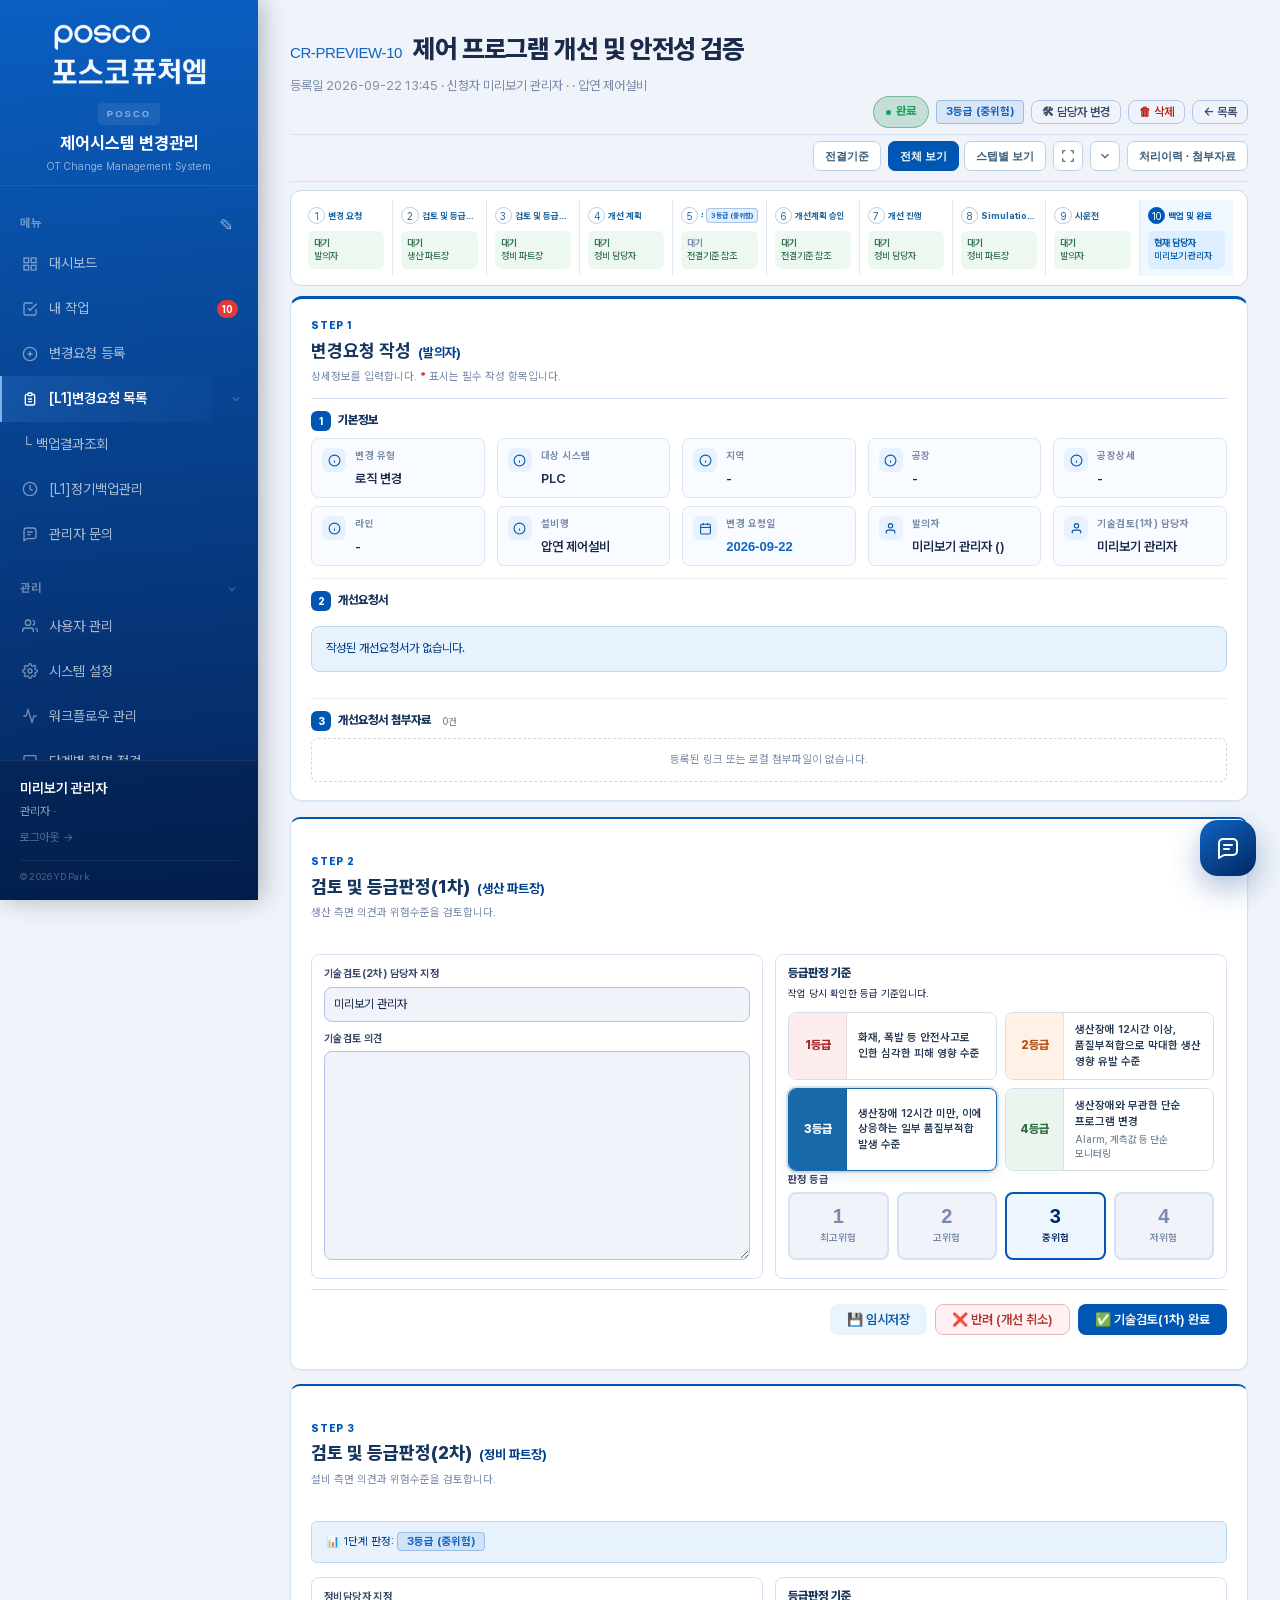
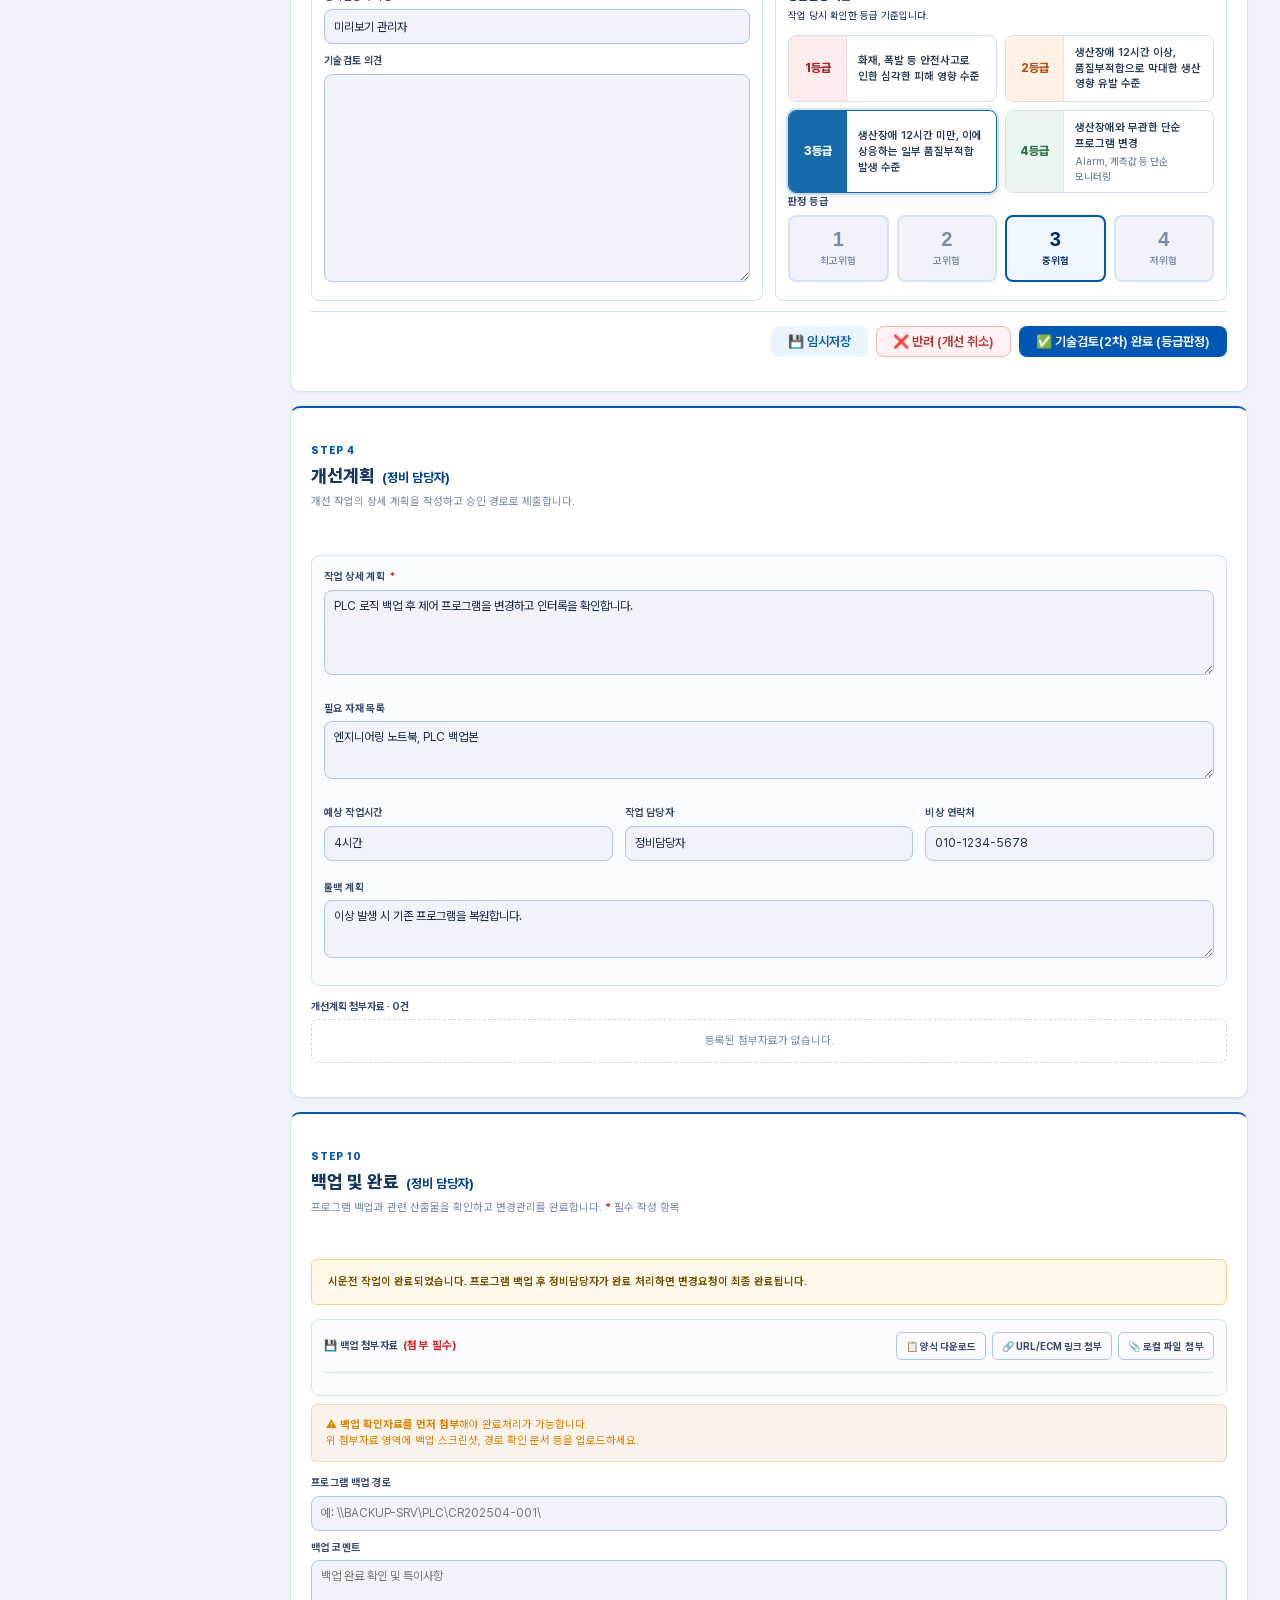
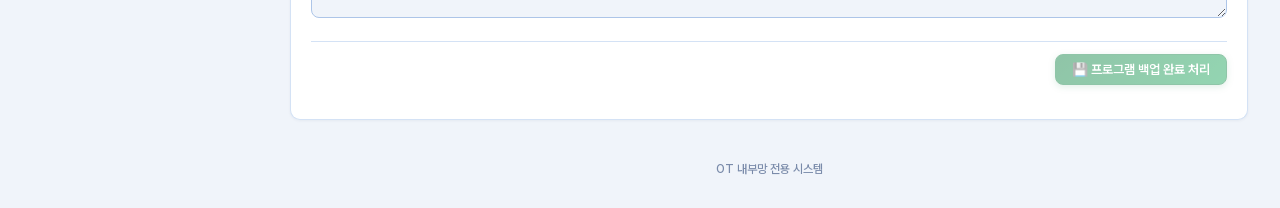
==== commit d345862b: "Update preview from a3ed255fa35e7edab74b9c34a383f9615bac66ac" ====
--- a/all.html
+++ b/all.html
@@ -206,7 +206,7 @@
       &nbsp;제어 프로그램 개선 및 안전성 검증
     </div>
     <div class="page-subtitle" style="margin-top:4px">
-      등록일 2026-09-22 13:21 · 신청자 미리보기 관리자
+      등록일 2026-09-22 13:45 · 신청자 미리보기 관리자
       ·  
       · 압연 제어설비
     </div>
@@ -873,7 +873,7 @@
     </div>
     
     <form method="POST" action="/cr/10/action">
-      <input type="hidden" name="_csrf_token" value="10535023b5debd6b29c81d60871e566f24b68c0b45fd006fff082b77c8abdfeb">
+      <input type="hidden" name="_csrf_token" value="59d6cecc2a461c33e05b915400cb9beb9e9b75a73e0ba9cb8271008fe7e95a49">
       <input type="hidden" name="action" value="backup_complete">
       <div class="form-group">
         <label class="form-label">프로그램 백업 경로</label>
@@ -965,7 +965,7 @@
     </div>
     
     <form method="POST" action="/cr/10/admin_reassign" id="admin-reassign-form">
-      <input type="hidden" name="_csrf_token" value="10535023b5debd6b29c81d60871e566f24b68c0b45fd006fff082b77c8abdfeb">
+      <input type="hidden" name="_csrf_token" value="59d6cecc2a461c33e05b915400cb9beb9e9b75a73e0ba9cb8271008fe7e95a49">
       <div class="modal-body modal-body-compact">
         <p class="reassign-guide">
           담당자가 휴직·퇴사 등으로 부재중이어서 워크플로우가 멈췄을 때만 사용하세요.
@@ -1652,7 +1652,7 @@
       <button type="button" class="modal-close" onclick="closeLinkAttach()" aria-label="닫기">×</button>
     </div>
     <form method="POST" id="link-attach-form" class="link-attach-form">
-      <input type="hidden" name="_csrf_token" value="10535023b5debd6b29c81d60871e566f24b68c0b45fd006fff082b77c8abdfeb">
+      <input type="hidden" name="_csrf_token" value="59d6cecc2a461c33e05b915400cb9beb9e9b75a73e0ba9cb8271008fe7e95a49">
       <input type="hidden" name="attach_type" value="committee_doc">
 
       <div class="link-kind-selector" aria-label="링크 유형 선택">
@@ -1806,7 +1806,7 @@
     try {
       for (const input of inputs) {
         const response = await fetch('/admin/ui-text', {
-          method:'POST', headers:{'Content-Type':'application/json','X-CSRFToken':'10535023b5debd6b29c81d60871e566f24b68c0b45fd006fff082b77c8abdfeb'},
+          method:'POST', headers:{'Content-Type':'application/json','X-CSRFToken':'59d6cecc2a461c33e05b915400cb9beb9e9b75a73e0ba9cb8271008fe7e95a49'},
           body:JSON.stringify({key:input.dataset.uiTextKey,value:input.value.trim()})
         });
         const result = await response.json();
@@ -1912,7 +1912,7 @@
 <div id="adminCrDeleteModal" class="modal-overlay" role="dialog" aria-modal="true" aria-labelledby="adminCrDeleteTitle">
   <div class="modal-box" style="max-width:520px;">
     <form id="adminCrDeleteForm" method="POST">
-      <input type="hidden" name="_csrf_token" value="10535023b5debd6b29c81d60871e566f24b68c0b45fd006fff082b77c8abdfeb">
+      <input type="hidden" name="_csrf_token" value="59d6cecc2a461c33e05b915400cb9beb9e9b75a73e0ba9cb8271008fe7e95a49">
       <div class="modal-header">
         <div>
           <h3 id="adminCrDeleteTitle" style="color:#B42318;">🗑 변경요청 삭제</h3>
@@ -2061,7 +2061,7 @@
 // ── CSRF 토큰 자동 삽입 ──────────────────────────────────
 // 페이지 내 모든 POST form에 _csrf_token hidden 필드 자동 추가
 (function() {
-  var token = '10535023b5debd6b29c81d60871e566f24b68c0b45fd006fff082b77c8abdfeb';
+  var token = '59d6cecc2a461c33e05b915400cb9beb9e9b75a73e0ba9cb8271008fe7e95a49';
   document.addEventListener('DOMContentLoaded', function() {
     document.querySelectorAll('form[method="post"], form[method="POST"]').forEach(function(form) {
       if (!form.querySelector('[name="_csrf_token"]')) {
@@ -4846,7 +4846,7 @@
         for (const input of inputs) {
           const response = await fetch('/admin/guide-text', {
             method: 'POST',
-            headers: { 'Content-Type': 'application/json', 'X-CSRFToken': '10535023b5debd6b29c81d60871e566f24b68c0b45fd006fff082b77c8abdfeb' },
+            headers: { 'Content-Type': 'application/json', 'X-CSRFToken': '59d6cecc2a461c33e05b915400cb9beb9e9b75a73e0ba9cb8271008fe7e95a49' },
             body: JSON.stringify({ key: input.dataset.guideTextKey, value: input.value.trim() })
           });
           const result = await response.json();
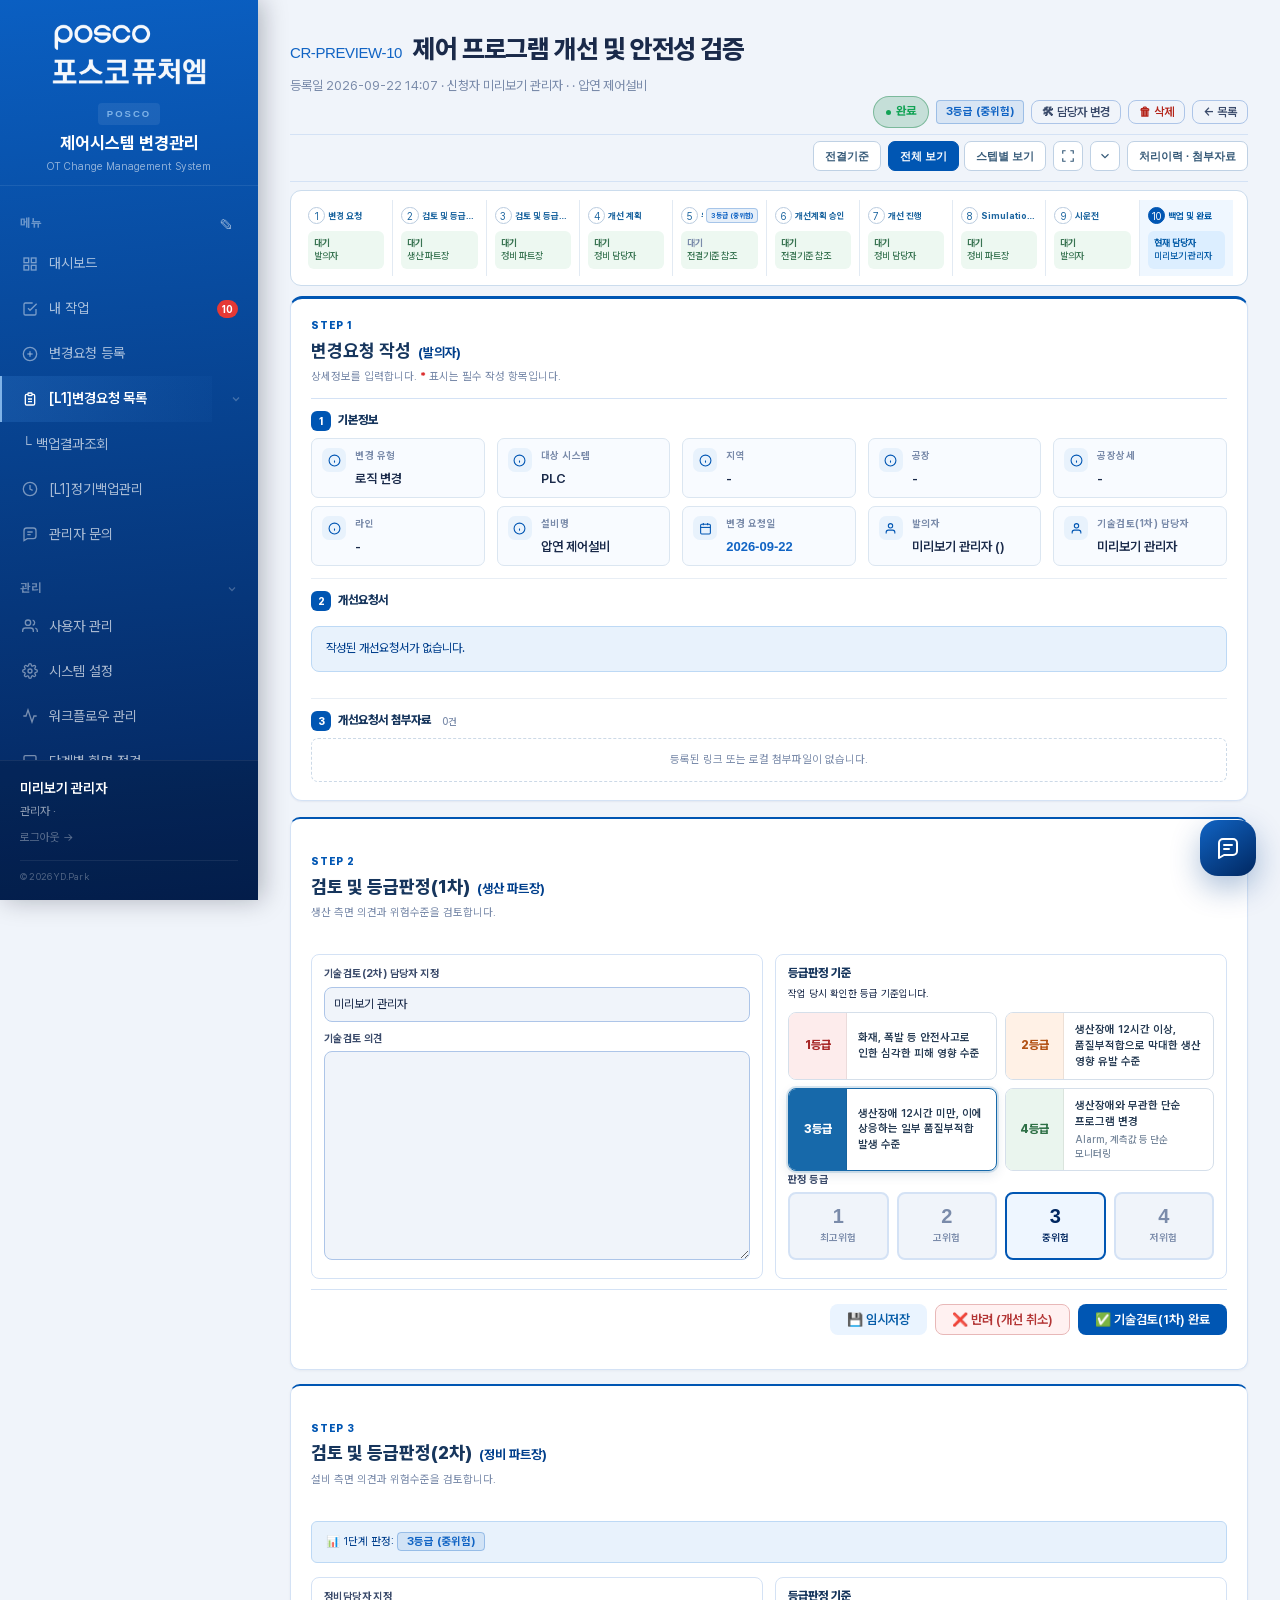
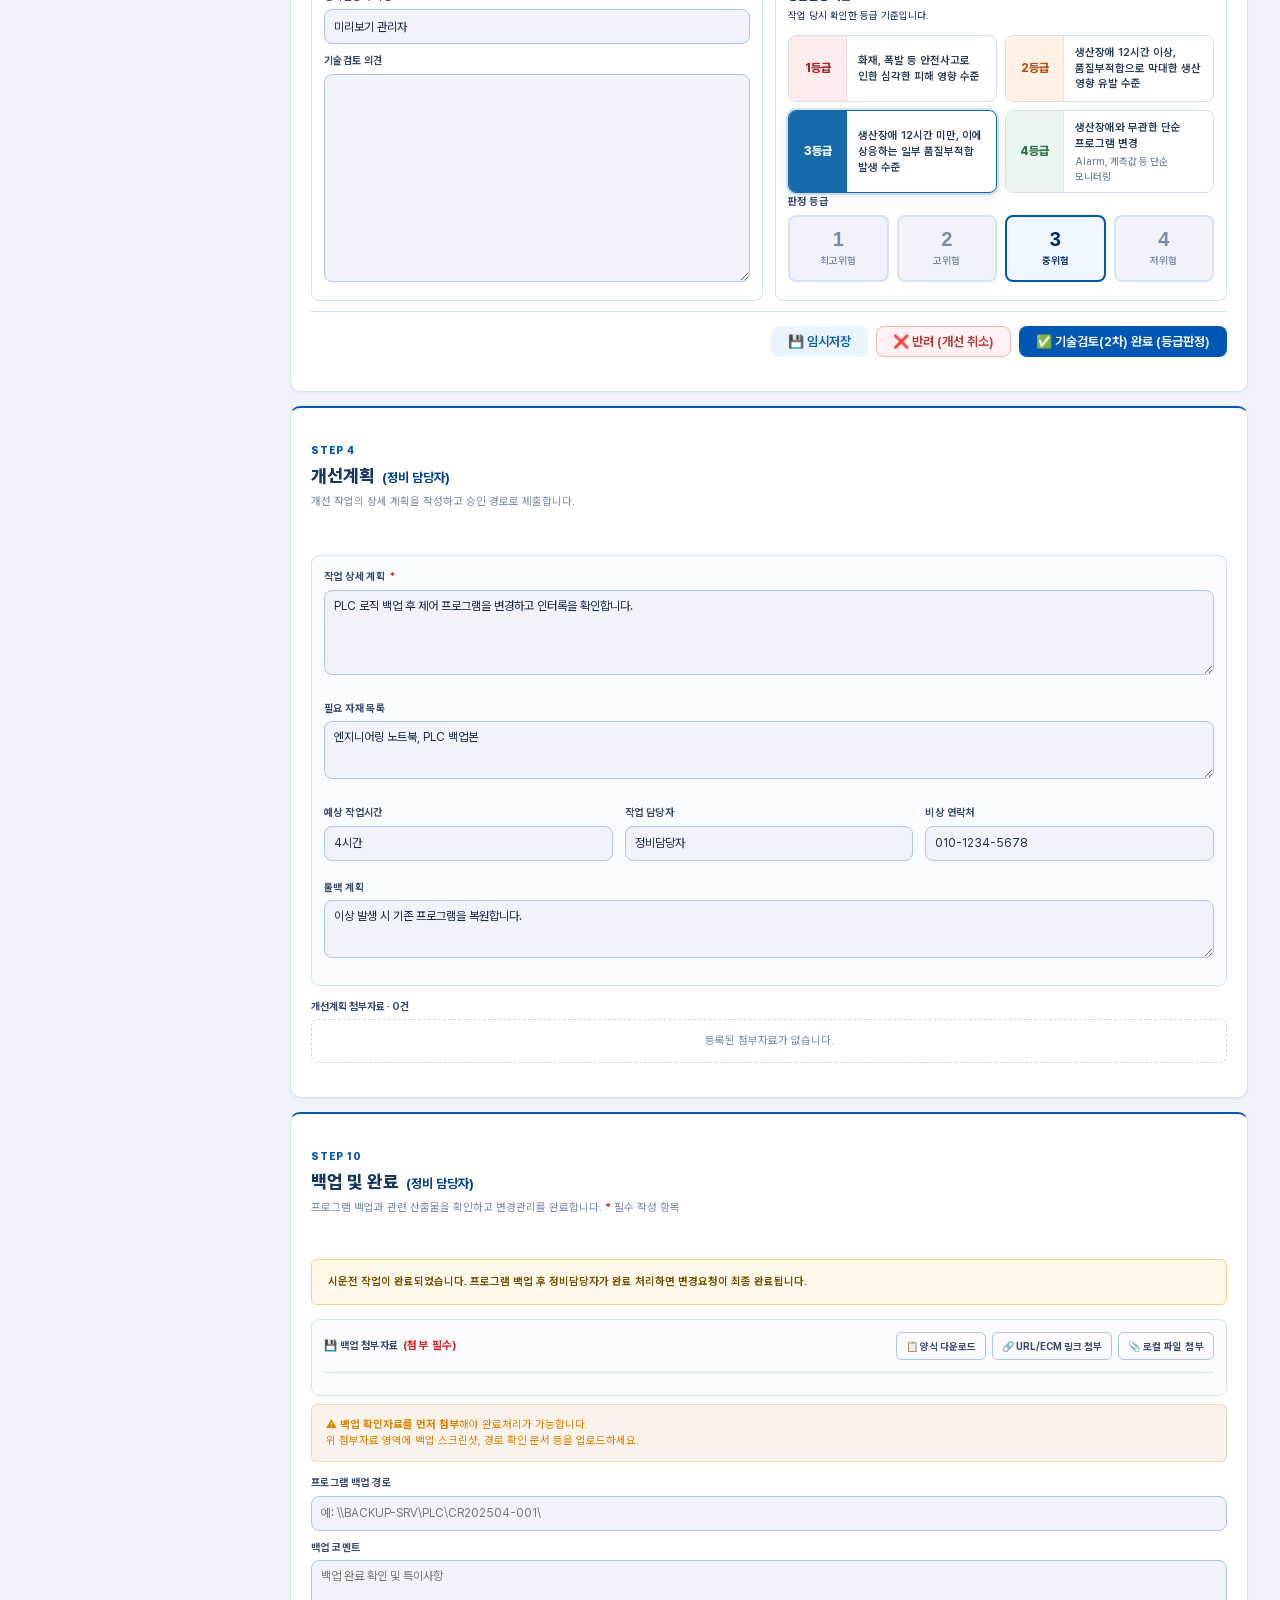
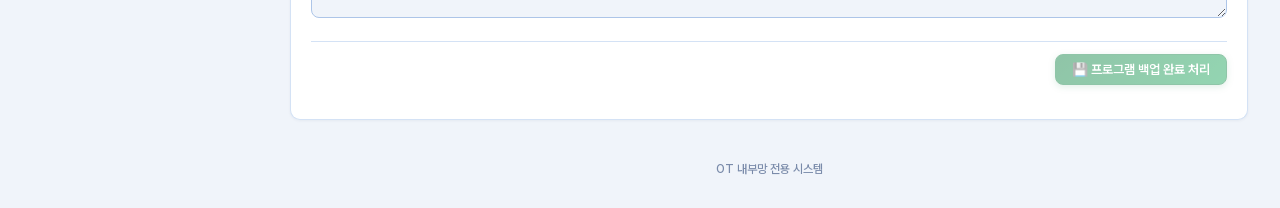
==== commit 615e1304: "Update preview from 7718769979d8784ca25b9f36bff08d9dcdf5dda7" ====
--- a/all.html
+++ b/all.html
@@ -206,7 +206,7 @@
       &nbsp;제어 프로그램 개선 및 안전성 검증
     </div>
     <div class="page-subtitle" style="margin-top:4px">
-      등록일 2026-09-22 13:45 · 신청자 미리보기 관리자
+      등록일 2026-09-22 14:07 · 신청자 미리보기 관리자
       ·  
       · 압연 제어설비
     </div>
@@ -873,7 +873,7 @@
     </div>
     
     <form method="POST" action="/cr/10/action">
-      <input type="hidden" name="_csrf_token" value="59d6cecc2a461c33e05b915400cb9beb9e9b75a73e0ba9cb8271008fe7e95a49">
+      <input type="hidden" name="_csrf_token" value="6391600374383cef87aa24437cfc3f9ad478c5f346042eb9d5fa802f8ac6bad4">
       <input type="hidden" name="action" value="backup_complete">
       <div class="form-group">
         <label class="form-label">프로그램 백업 경로</label>
@@ -965,7 +965,7 @@
     </div>
     
     <form method="POST" action="/cr/10/admin_reassign" id="admin-reassign-form">
-      <input type="hidden" name="_csrf_token" value="59d6cecc2a461c33e05b915400cb9beb9e9b75a73e0ba9cb8271008fe7e95a49">
+      <input type="hidden" name="_csrf_token" value="6391600374383cef87aa24437cfc3f9ad478c5f346042eb9d5fa802f8ac6bad4">
       <div class="modal-body modal-body-compact">
         <p class="reassign-guide">
           담당자가 휴직·퇴사 등으로 부재중이어서 워크플로우가 멈췄을 때만 사용하세요.
@@ -1652,7 +1652,7 @@
       <button type="button" class="modal-close" onclick="closeLinkAttach()" aria-label="닫기">×</button>
     </div>
     <form method="POST" id="link-attach-form" class="link-attach-form">
-      <input type="hidden" name="_csrf_token" value="59d6cecc2a461c33e05b915400cb9beb9e9b75a73e0ba9cb8271008fe7e95a49">
+      <input type="hidden" name="_csrf_token" value="6391600374383cef87aa24437cfc3f9ad478c5f346042eb9d5fa802f8ac6bad4">
       <input type="hidden" name="attach_type" value="committee_doc">
 
       <div class="link-kind-selector" aria-label="링크 유형 선택">
@@ -1806,7 +1806,7 @@
     try {
       for (const input of inputs) {
         const response = await fetch('/admin/ui-text', {
-          method:'POST', headers:{'Content-Type':'application/json','X-CSRFToken':'59d6cecc2a461c33e05b915400cb9beb9e9b75a73e0ba9cb8271008fe7e95a49'},
+          method:'POST', headers:{'Content-Type':'application/json','X-CSRFToken':'6391600374383cef87aa24437cfc3f9ad478c5f346042eb9d5fa802f8ac6bad4'},
           body:JSON.stringify({key:input.dataset.uiTextKey,value:input.value.trim()})
         });
         const result = await response.json();
@@ -1912,7 +1912,7 @@
 <div id="adminCrDeleteModal" class="modal-overlay" role="dialog" aria-modal="true" aria-labelledby="adminCrDeleteTitle">
   <div class="modal-box" style="max-width:520px;">
     <form id="adminCrDeleteForm" method="POST">
-      <input type="hidden" name="_csrf_token" value="59d6cecc2a461c33e05b915400cb9beb9e9b75a73e0ba9cb8271008fe7e95a49">
+      <input type="hidden" name="_csrf_token" value="6391600374383cef87aa24437cfc3f9ad478c5f346042eb9d5fa802f8ac6bad4">
       <div class="modal-header">
         <div>
           <h3 id="adminCrDeleteTitle" style="color:#B42318;">🗑 변경요청 삭제</h3>
@@ -2061,7 +2061,7 @@
 // ── CSRF 토큰 자동 삽입 ──────────────────────────────────
 // 페이지 내 모든 POST form에 _csrf_token hidden 필드 자동 추가
 (function() {
-  var token = '59d6cecc2a461c33e05b915400cb9beb9e9b75a73e0ba9cb8271008fe7e95a49';
+  var token = '6391600374383cef87aa24437cfc3f9ad478c5f346042eb9d5fa802f8ac6bad4';
   document.addEventListener('DOMContentLoaded', function() {
     document.querySelectorAll('form[method="post"], form[method="POST"]').forEach(function(form) {
       if (!form.querySelector('[name="_csrf_token"]')) {
@@ -2645,6 +2645,10 @@
           
           
           
+          <button type="button" class="guide-toc-step" data-guide-step="admin-backup-storage" onclick="showGuideStep('admin-backup-storage')"><span class="gts-text" data-guide-text-key="admin-backup-storage">백업 저장 위치 설정</span></button>
+          
+          
+          
           <button type="button" class="guide-toc-step" data-guide-step="admin-logs" onclick="showGuideStep('admin-logs')"><span class="gts-text" data-guide-text-key="admin-logs">작업 로그</span></button>
           
           
@@ -3276,13 +3280,13 @@
             
             <div class="guide-slide" data-guide-step="pb-upload" style="display:none;">
               <div class="guide-slide-title">② 백업파일 업로드</div>
-              <div class="guide-slide-desc">공장을 선택한 뒤 설비별 또는 일괄 방식으로 파일을 NAS 저장경로에 등록합니다.</div>
+              <div class="guide-slide-desc">공장을 선택한 뒤 설비별 또는 일괄 방식으로 파일을 지정된 저장 폴더에 등록합니다.</div>
               
               <div class="guide-practice-grid">
                 
                 <section class="guide-practice-card guide-practice-checks">
                   <div class="guide-practice-label">실무 확인사항</div>
-                  <ul><li>대상 공장</li><li>일괄 등록 여부</li><li>설비 선택 또는 파일명 매칭</li><li>백업일·NAS 경로·파일</li></ul>
+                  <ul><li>대상 공장</li><li>일괄 등록 여부</li><li>설비 선택 또는 파일명 매칭</li><li>백업일·저장 폴더 경로·파일</li></ul>
                 </section>
                 
                 
@@ -3303,7 +3307,7 @@
               <div class="guide-caution-box">
                 <div class="guide-caution-title">⚠ 주의사항 · 인터록</div>
                 <ul>
-                  <li>일괄 등록을 선택하면 설비 드롭다운이 비활성화되고 파일명의 설비명으로 매칭합니다.</li><li>목록에서 파일 이력을 삭제해도 NAS 원본 파일은 유지됩니다.</li>
+                  <li>일괄 등록을 선택하면 설비 드롭다운이 비활성화되고 파일명의 설비명으로 매칭합니다.</li><li>저장 위치는 관리자가 [시스템 설정 → 백업 저장 위치]에서 운영서버 폴더·NAS 공유 폴더·NAS SFTP 전송 중 하나로 정합니다. 업로드 화면의 안내 문구와 경로 예시도 그 설정을 따라 바뀝니다.</li><li>경로는 관리자가 정해 둔 기본 경로 아래에만 저장할 수 있습니다. 찾아보기로 하위 폴더를 고르거나 새로 만들 수 있고, 기본 경로 밖을 입력하면 저장되지 않습니다.</li><li>운영서버 폴더나 NAS 공유 폴더로 저장할 때는 서버의 남은 공간이 기준치보다 적으면 업로드를 막습니다.</li><li>목록에서 파일 이력을 삭제해도 저장된 원본 파일은 유지됩니다.</li>
                 </ul>
               </div>
               
@@ -3551,15 +3555,62 @@
             
             <div class="guide-slide" data-guide-step="admin-settings" style="display:none;">
               <div class="guide-slide-title">시스템 설정</div>
-              <div class="guide-slide-desc">시스템 표시, 대시보드, 선택지, 보존정책을 관리합니다.</div>
+              <div class="guide-slide-desc">시스템 표시, 테마, 대시보드, 선택지, 보존정책을 탭으로 나눠 관리합니다.</div>
               
               
               <div class="guide-slide-img-outer">
                 <div class="guide-slide-img-wrap">
                   <img src="static/guide/screenshots/admin_settings.png" alt="시스템 설정">
                   
-                  <div class="guide-highlight" style="top:15.6%; left:43.8%; width:7.4%; height:7.2%;">
-                    <div class="guide-highlight-label">시스템 설정</div>
+                  <div class="guide-highlight" style="top:15.6%; left:20.1%; width:77.6%; height:7.2%;">
+                    <div class="guide-highlight-label">설정 탭 전환</div>
+                  </div>
+                  
+                </div>
+              </div>
+            </div>
+            
+            
+            
+            <div class="guide-slide" data-guide-step="admin-backup-storage" style="display:none;">
+              <div class="guide-slide-title">백업 저장 위치 설정</div>
+              <div class="guide-slide-desc">[시스템 설정 → 💾 백업 저장 위치] 탭에서 정기백업 파일을 어디에 저장할지 고릅니다.</div>
+              
+              <div class="guide-practice-grid">
+                
+                <section class="guide-practice-card guide-practice-checks">
+                  <div class="guide-practice-label">실무 확인사항</div>
+                  <ul><li>운영서버 폴더·NAS 공유 폴더·NAS SFTP 전송 중 선택</li><li>선택한 방식의 기본 경로</li><li>운영서버·NAS 공유 폴더 저장 시 최소 여유 공간(MB)</li></ul>
+                </section>
+                
+                
+                <section class="guide-practice-card guide-practice-done">
+                  <div class="guide-practice-label">완료 기준</div>
+                  <p>정기백업 업로드 화면의 안내 문구·경로 예시·찾아보기 범위가 함께 바뀜</p>
+                </section>
+                
+                
+                <section class="guide-practice-card guide-practice-next">
+                  <div class="guide-practice-label">다음 처리</div>
+                  <p>정기백업 화면에서 실제 업로드로 저장 여부 확인</p>
+                </section>
+                
+              </div>
+              
+              
+              <div class="guide-caution-box">
+                <div class="guide-caution-title">⚠ 주의사항 · 인터록</div>
+                <ul>
+                  <li>기본 경로를 비워 두면 경로 제한이 걸리지 않습니다. 운영서버 폴더를 쓸 때는 반드시 기본 경로를 지정하세요.</li><li>운영서버 폴더는 서버 디스크를 그대로 사용하므로 C: 같은 시스템 드라이브는 피하고 별도 데이터 드라이브를 지정합니다.</li><li>운영서버 폴더 저장은 NAS를 대신하지 않습니다. 서버 장애 시 백업본도 함께 잃게 되므로 별도 보관 수단이 필요합니다.</li>
+                </ul>
+              </div>
+              
+              <div class="guide-slide-img-outer">
+                <div class="guide-slide-img-wrap">
+                  <img src="static/guide/screenshots/admin_settings.png" alt="백업 저장 위치 설정">
+                  
+                  <div class="guide-highlight" style="top:15.6%; left:81.5%; width:9.1%; height:7.2%;">
+                    <div class="guide-highlight-label">💾 백업 저장 위치 탭</div>
                   </div>
                   
                 </div>
@@ -3908,9 +3959,9 @@
           ['설비 선택 목록 확인', '#factory-upload-equipment', 'inspect', '', 2600, '기본 목록에는 당해 정기백업 미완료 설비만 표시됩니다. 개별 등록은 저장 즉시 완료 처리됩니다.'],
           ['일괄 등록 방식 확인', '#factory-upload-bulk', 'click-stay', '', 1300, '일괄 등록을 체크하면 설비 선택이 비활성화되고 파일명에 포함된 설비명으로 자동 매칭합니다. 완료 처리 여부는 별도로 선택합니다.'],
           ['백업대상 전체 옵션 확인', '#factory-upload-all-targets', 'inspect', '', 2400, '완료 설비까지 추가 백업할 때는 백업대상 전체를 선택합니다. 비대상 설비는 항상 제외됩니다.'],
-          ['NAS 저장 폴더 경로 확인', '#factory-upload-nas-folder', 'inspect', '', 2600, '파일이 저장될 NAS 경로를 확인합니다. 찾아보기로 폴더를 탐색하거나 직접 입력할 수 있습니다.'],
+          ['저장 폴더 경로 확인', '#factory-upload-nas-folder', 'inspect', '', 2600, '파일이 저장될 폴더 경로를 확인합니다. 저장 위치(운영서버 폴더·NAS 공유 폴더·NAS SFTP 전송)는 관리자가 시스템 설정에서 정하며, 화면 문구도 그 설정을 따릅니다. 찾아보기로 기본 경로 아래 폴더를 고르거나 직접 입력할 수 있습니다.'],
           ['연습용 파일 선택', '#factory-upload-file-info', 'file', '압연기_HMI-02_20260918.zip', 1800, '파일 선택에서 백업파일을 고릅니다. 여러 파일을 동시에 선택할 수 있으며 튜토리얼에서는 실제로 저장되지 않습니다.'],
-          ['NAS 저장 실행 전 확인', '#factory-upload-form .modal-footer button[type="submit"]', 'inspect', '', 2800, 'NAS에 저장을 누르면 파일이 저장되고 개별 등록은 해당 설비가 완료 상태로 기록됩니다. 튜토리얼에서는 실행하지 않습니다.']
+          ['저장 실행 전 확인', '#factory-upload-form .modal-footer button[type="submit"]', 'inspect', '', 2800, '저장 버튼을 누르면 설정된 저장 위치에 파일이 저장되고 개별 등록은 해당 설비가 완료 상태로 기록됩니다. 기본 경로 밖의 경로이거나 서버의 남은 공간이 부족하면 저장되지 않습니다. 튜토리얼에서는 실행하지 않습니다.']
         ],
         '완료·비대상 처리': [
           ['대상목록 집계 확인', '.pb-list-summary', 'inspect', '', 2600, '목록 상단에서 전체·완료·비대상·미완료 건수를 확인합니다.'],
@@ -4146,7 +4197,7 @@
     [tutorialRoleLabel('maint_staff', '정비담당자'), '공장별 진행률 확인', '공장별 완료율과 완료 수량을 확인하고 작업할 공장을 눌러 목록을 좁힙니다.', '.pb-gauge-list a:nth-child(2)'],
     [tutorialRoleLabel('maint_staff', '정비담당자'), '대상목록 필터링', '공장·지역·자산분류·부서·책임자·담당자 조건으로 필요한 설비만 조회합니다.', '.pb-filter-form'],
     ['정기백업관리자', '백업파일 업로드 시작', '담당 공장을 선택한 상태에서 백업파일 업로드 버튼을 눌러 업로드 팝업을 엽니다.', '#factoryUploadBtn'],
-    [tutorialRoleLabel('maint_staff', '정비담당자'), '설비별·일괄 파일 등록', '설비별 또는 일괄 방식을 고르고 NAS 저장 폴더 경로와 백업파일을 지정합니다.', '#factory-upload-form'],
+    [tutorialRoleLabel('maint_staff', '정비담당자'), '설비별·일괄 파일 등록', '설비별 또는 일괄 방식을 고르고 저장 폴더 경로와 백업파일을 지정합니다.', '#factory-upload-form'],
     ['정기백업관리자', '완료·비대상 처리', '담당 공장의 목록 우측에서 완료 또는 비대상을 체크하면 공장별 진행률에 즉시 반영됩니다. 권한이 없으면 조회만 됩니다.', '.pb-check-done'],
     ['정기백업관리자', '백업 대상 신규 등록', '담당 공장의 지역·공장·공장상세·설비명과 관리정보를 입력해 대상 설비를 개별 등록합니다.', 'button[onclick="openPbRegister()"]'],
     ['전체업무 권한자', '엑셀 일괄등록', '템플릿을 내려받아 헤더를 매핑하고 아이피 중복 처리 정책을 확인한 뒤 여러 대상을 등록합니다.', '.settings-tabs .s-tab:nth-child(2)']
@@ -4846,7 +4897,7 @@
         for (const input of inputs) {
           const response = await fetch('/admin/guide-text', {
             method: 'POST',
-            headers: { 'Content-Type': 'application/json', 'X-CSRFToken': '59d6cecc2a461c33e05b915400cb9beb9e9b75a73e0ba9cb8271008fe7e95a49' },
+            headers: { 'Content-Type': 'application/json', 'X-CSRFToken': '6391600374383cef87aa24437cfc3f9ad478c5f346042eb9d5fa802f8ac6bad4' },
             body: JSON.stringify({ key: input.dataset.guideTextKey, value: input.value.trim() })
           });
           const result = await response.json();
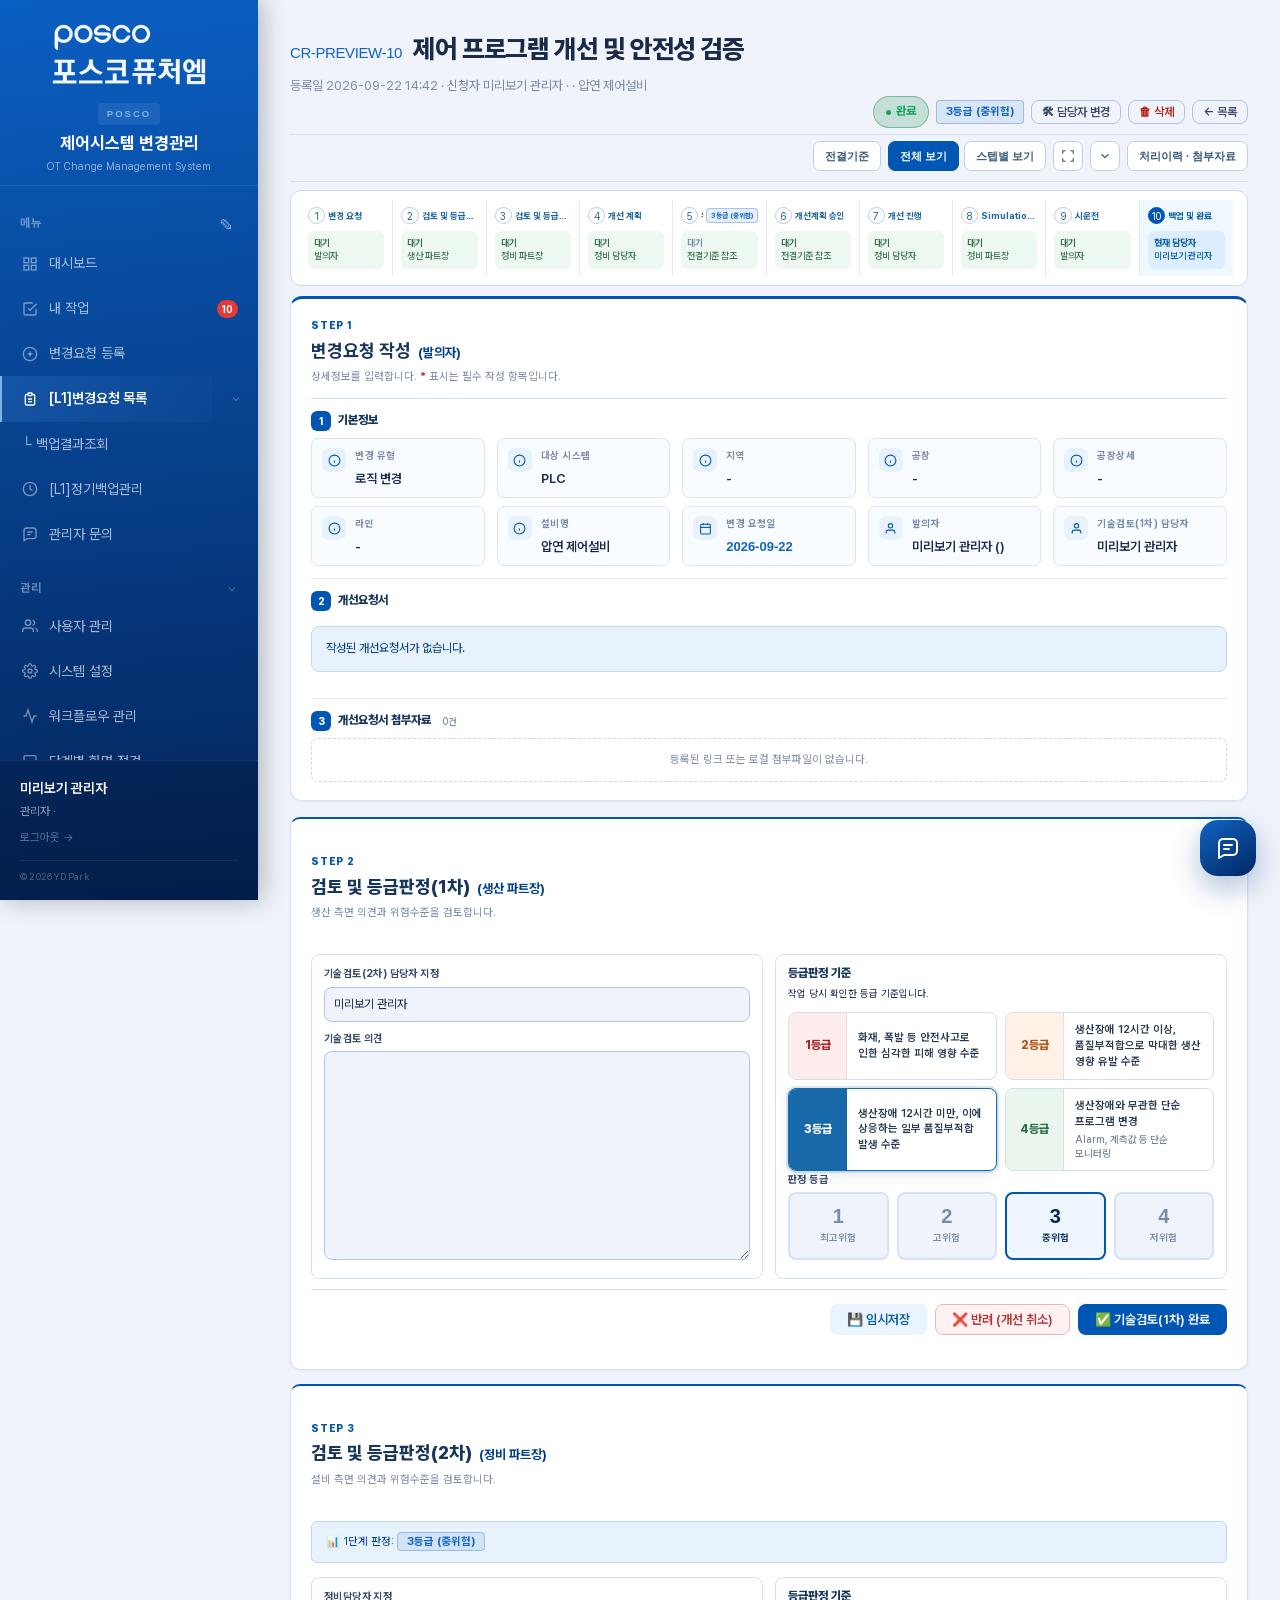
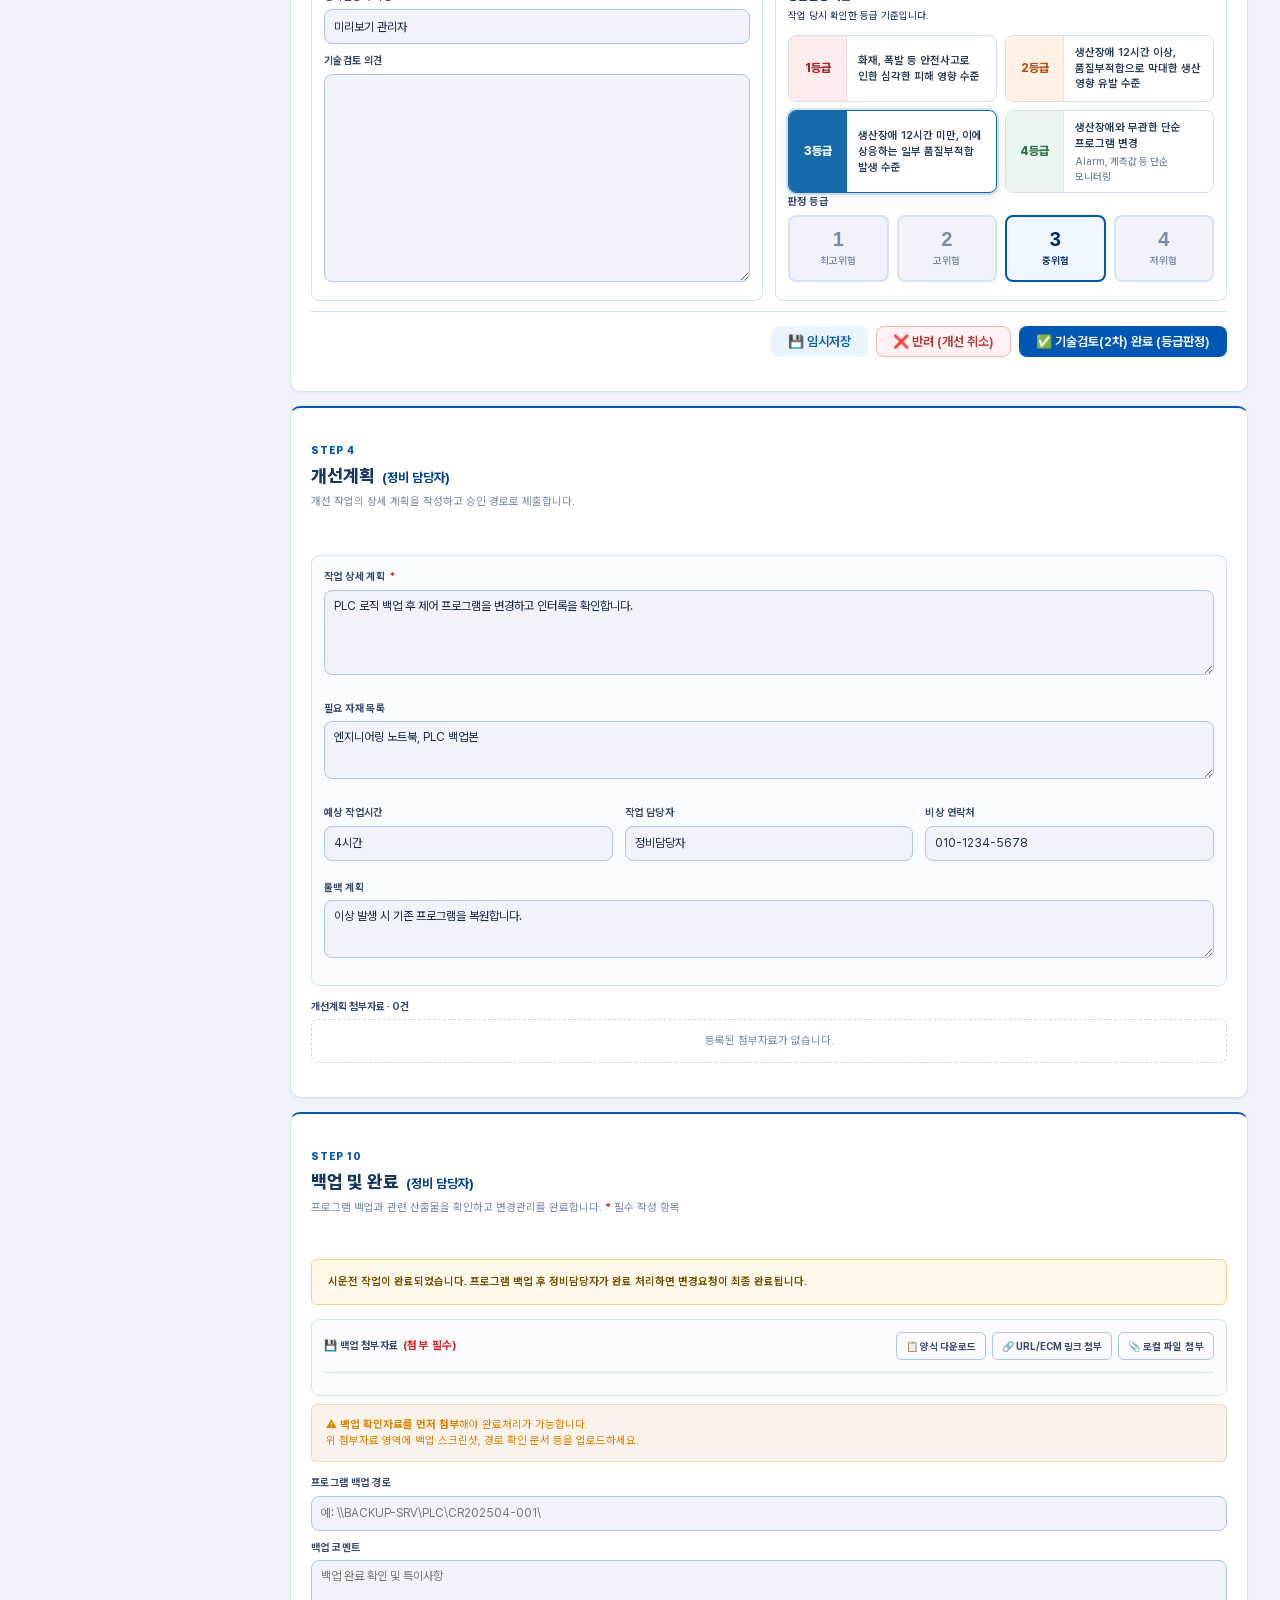
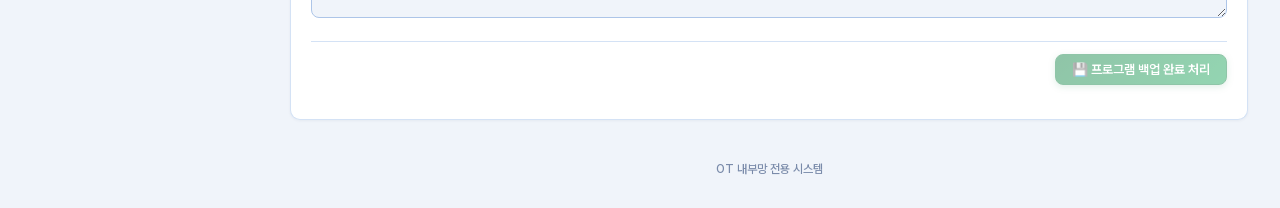
==== commit 1b68ac9a: "Update preview from 54819d1b76db15dedaa407462917a0b236b6a9fe" ====
--- a/all.html
+++ b/all.html
@@ -206,7 +206,7 @@
       &nbsp;제어 프로그램 개선 및 안전성 검증
     </div>
     <div class="page-subtitle" style="margin-top:4px">
-      등록일 2026-09-22 14:07 · 신청자 미리보기 관리자
+      등록일 2026-09-22 14:42 · 신청자 미리보기 관리자
       ·  
       · 압연 제어설비
     </div>
@@ -873,7 +873,7 @@
     </div>
     
     <form method="POST" action="/cr/10/action">
-      <input type="hidden" name="_csrf_token" value="6391600374383cef87aa24437cfc3f9ad478c5f346042eb9d5fa802f8ac6bad4">
+      <input type="hidden" name="_csrf_token" value="96f63651b29b2ab46fa87c39c4a96a2b973e7b9d43c3856988b7b589d5dce5ad">
       <input type="hidden" name="action" value="backup_complete">
       <div class="form-group">
         <label class="form-label">프로그램 백업 경로</label>
@@ -965,7 +965,7 @@
     </div>
     
     <form method="POST" action="/cr/10/admin_reassign" id="admin-reassign-form">
-      <input type="hidden" name="_csrf_token" value="6391600374383cef87aa24437cfc3f9ad478c5f346042eb9d5fa802f8ac6bad4">
+      <input type="hidden" name="_csrf_token" value="96f63651b29b2ab46fa87c39c4a96a2b973e7b9d43c3856988b7b589d5dce5ad">
       <div class="modal-body modal-body-compact">
         <p class="reassign-guide">
           담당자가 휴직·퇴사 등으로 부재중이어서 워크플로우가 멈췄을 때만 사용하세요.
@@ -1652,7 +1652,7 @@
       <button type="button" class="modal-close" onclick="closeLinkAttach()" aria-label="닫기">×</button>
     </div>
     <form method="POST" id="link-attach-form" class="link-attach-form">
-      <input type="hidden" name="_csrf_token" value="6391600374383cef87aa24437cfc3f9ad478c5f346042eb9d5fa802f8ac6bad4">
+      <input type="hidden" name="_csrf_token" value="96f63651b29b2ab46fa87c39c4a96a2b973e7b9d43c3856988b7b589d5dce5ad">
       <input type="hidden" name="attach_type" value="committee_doc">
 
       <div class="link-kind-selector" aria-label="링크 유형 선택">
@@ -1806,7 +1806,7 @@
     try {
       for (const input of inputs) {
         const response = await fetch('/admin/ui-text', {
-          method:'POST', headers:{'Content-Type':'application/json','X-CSRFToken':'6391600374383cef87aa24437cfc3f9ad478c5f346042eb9d5fa802f8ac6bad4'},
+          method:'POST', headers:{'Content-Type':'application/json','X-CSRFToken':'96f63651b29b2ab46fa87c39c4a96a2b973e7b9d43c3856988b7b589d5dce5ad'},
           body:JSON.stringify({key:input.dataset.uiTextKey,value:input.value.trim()})
         });
         const result = await response.json();
@@ -1912,7 +1912,7 @@
 <div id="adminCrDeleteModal" class="modal-overlay" role="dialog" aria-modal="true" aria-labelledby="adminCrDeleteTitle">
   <div class="modal-box" style="max-width:520px;">
     <form id="adminCrDeleteForm" method="POST">
-      <input type="hidden" name="_csrf_token" value="6391600374383cef87aa24437cfc3f9ad478c5f346042eb9d5fa802f8ac6bad4">
+      <input type="hidden" name="_csrf_token" value="96f63651b29b2ab46fa87c39c4a96a2b973e7b9d43c3856988b7b589d5dce5ad">
       <div class="modal-header">
         <div>
           <h3 id="adminCrDeleteTitle" style="color:#B42318;">🗑 변경요청 삭제</h3>
@@ -2061,7 +2061,7 @@
 // ── CSRF 토큰 자동 삽입 ──────────────────────────────────
 // 페이지 내 모든 POST form에 _csrf_token hidden 필드 자동 추가
 (function() {
-  var token = '6391600374383cef87aa24437cfc3f9ad478c5f346042eb9d5fa802f8ac6bad4';
+  var token = '96f63651b29b2ab46fa87c39c4a96a2b973e7b9d43c3856988b7b589d5dce5ad';
   document.addEventListener('DOMContentLoaded', function() {
     document.querySelectorAll('form[method="post"], form[method="POST"]').forEach(function(form) {
       if (!form.querySelector('[name="_csrf_token"]')) {
@@ -4897,7 +4897,7 @@
         for (const input of inputs) {
           const response = await fetch('/admin/guide-text', {
             method: 'POST',
-            headers: { 'Content-Type': 'application/json', 'X-CSRFToken': '6391600374383cef87aa24437cfc3f9ad478c5f346042eb9d5fa802f8ac6bad4' },
+            headers: { 'Content-Type': 'application/json', 'X-CSRFToken': '96f63651b29b2ab46fa87c39c4a96a2b973e7b9d43c3856988b7b589d5dce5ad' },
             body: JSON.stringify({ key: input.dataset.guideTextKey, value: input.value.trim() })
           });
           const result = await response.json();
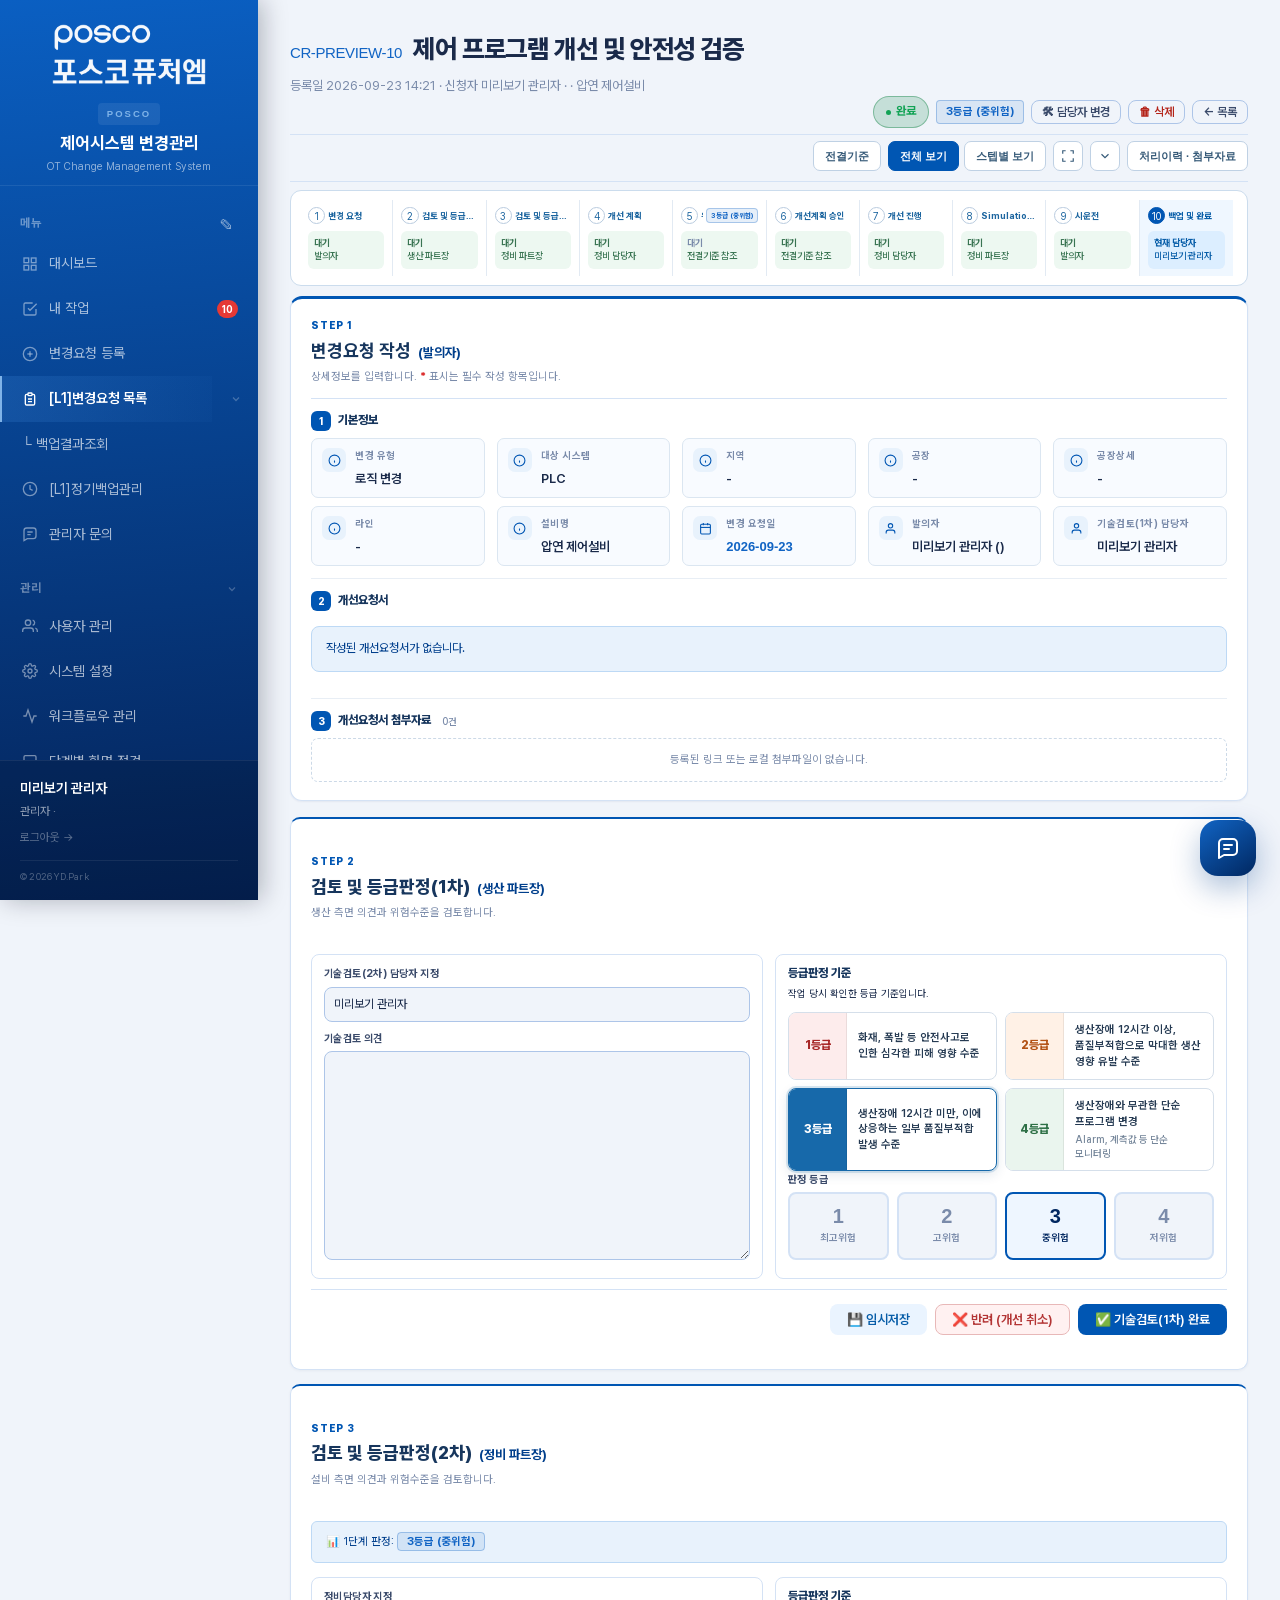
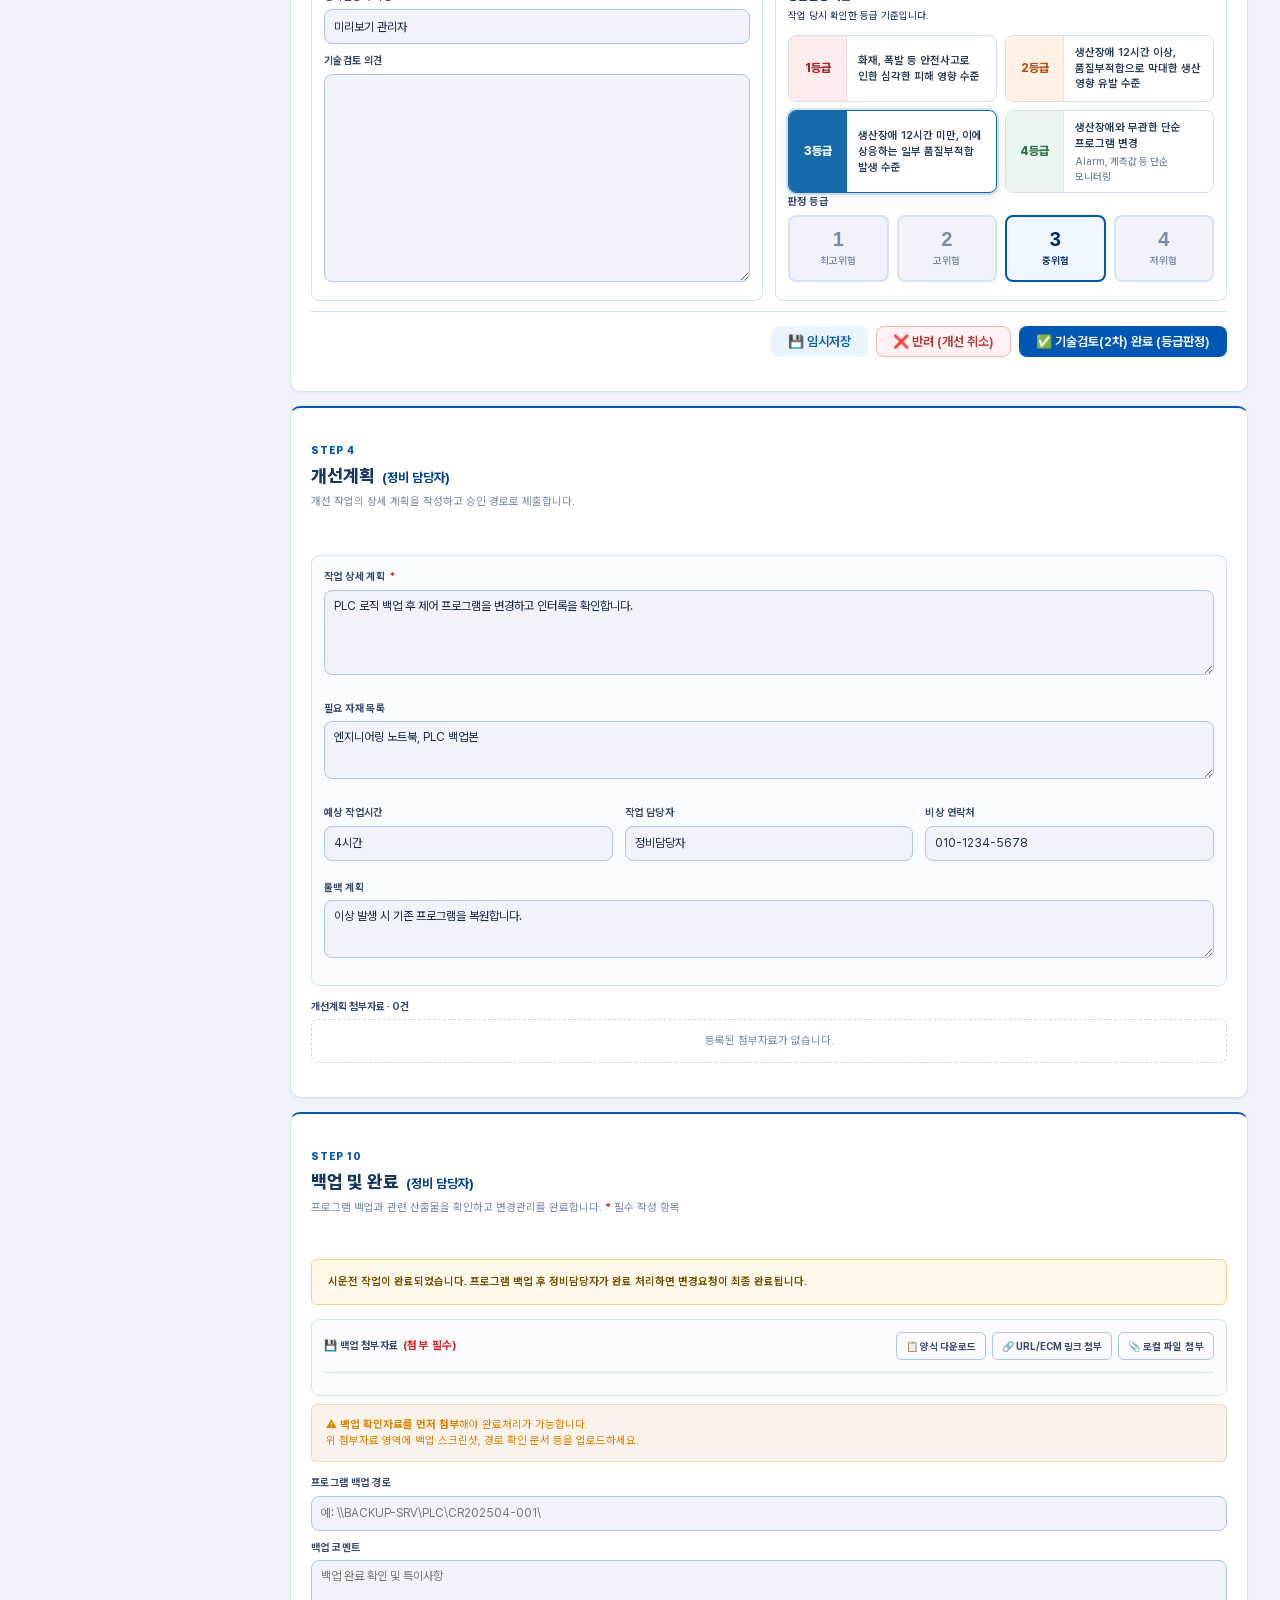
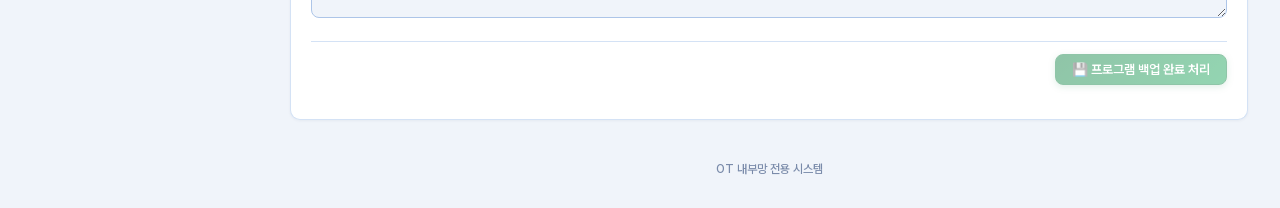
==== commit 6c401756: "Update preview from 75ac0670b3d3a0428a44728d311a9697dc030f21" ====
--- a/all.html
+++ b/all.html
@@ -153,6 +153,11 @@
         <span class="sidebar-label" data-sidebar-key="sidebar_admin_chatbot">챗봇 지식관리</span>
       </a>
       
+      <a href="/admin/access-stats"
+         class="nav-item ">
+        <svg width="16" height="16" viewBox="0 0 24 24" fill="none" stroke="currentColor" stroke-width="2"><path d="M3 3v18h18"/><path d="M7 16l4-5 3 3 5-7"/></svg>
+        <span class="sidebar-label" data-sidebar-key="sidebar_admin_access_stats">접속 통계</span>
+      </a>
       <a href="/admin/logs"
          class="nav-item ">
         <svg width="16" height="16" viewBox="0 0 24 24" fill="none" stroke="currentColor" stroke-width="2"><path d="M9 12h6M9 16h6M9 8h6"/><path d="M5 3h14a2 2 0 0 1 2 2v14a2 2 0 0 1-2 2H5a2 2 0 0 1-2-2V5a2 2 0 0 1 2-2z"/></svg>
@@ -206,7 +211,7 @@
       &nbsp;제어 프로그램 개선 및 안전성 검증
     </div>
     <div class="page-subtitle" style="margin-top:4px">
-      등록일 2026-09-22 14:42 · 신청자 미리보기 관리자
+      등록일 2026-09-23 14:21 · 신청자 미리보기 관리자
       ·  
       · 압연 제어설비
     </div>
@@ -541,7 +546,7 @@
   <div class="di-icon"><svg width="13" height="13" viewBox="0 0 24 24" fill="none" stroke="currentColor" stroke-width="2"><rect x="3" y="4" width="18" height="18" rx="2" ry="2"/><line x1="16" y1="2" x2="16" y2="6"/><line x1="8" y1="2" x2="8" y2="6"/><line x1="3" y1="10" x2="21" y2="10"/></svg></div>
   <div class="di-body">
     <div class="detail-label">변경 요청일</div>
-    <div class="detail-value mono">2026-09-22</div>
+    <div class="detail-value mono">2026-09-23</div>
   </div>
 </div>
 
@@ -873,7 +878,7 @@
     </div>
     
     <form method="POST" action="/cr/10/action">
-      <input type="hidden" name="_csrf_token" value="96f63651b29b2ab46fa87c39c4a96a2b973e7b9d43c3856988b7b589d5dce5ad">
+      <input type="hidden" name="_csrf_token" value="e03eec6144838573a7f9fb2b43553a6fb902d0cbf79b1207b51631c7cf8a8686">
       <input type="hidden" name="action" value="backup_complete">
       <div class="form-group">
         <label class="form-label">프로그램 백업 경로</label>
@@ -965,7 +970,7 @@
     </div>
     
     <form method="POST" action="/cr/10/admin_reassign" id="admin-reassign-form">
-      <input type="hidden" name="_csrf_token" value="96f63651b29b2ab46fa87c39c4a96a2b973e7b9d43c3856988b7b589d5dce5ad">
+      <input type="hidden" name="_csrf_token" value="e03eec6144838573a7f9fb2b43553a6fb902d0cbf79b1207b51631c7cf8a8686">
       <div class="modal-body modal-body-compact">
         <p class="reassign-guide">
           담당자가 휴직·퇴사 등으로 부재중이어서 워크플로우가 멈췄을 때만 사용하세요.
@@ -1652,7 +1657,7 @@
       <button type="button" class="modal-close" onclick="closeLinkAttach()" aria-label="닫기">×</button>
     </div>
     <form method="POST" id="link-attach-form" class="link-attach-form">
-      <input type="hidden" name="_csrf_token" value="96f63651b29b2ab46fa87c39c4a96a2b973e7b9d43c3856988b7b589d5dce5ad">
+      <input type="hidden" name="_csrf_token" value="e03eec6144838573a7f9fb2b43553a6fb902d0cbf79b1207b51631c7cf8a8686">
       <input type="hidden" name="attach_type" value="committee_doc">
 
       <div class="link-kind-selector" aria-label="링크 유형 선택">
@@ -1806,7 +1811,7 @@
     try {
       for (const input of inputs) {
         const response = await fetch('/admin/ui-text', {
-          method:'POST', headers:{'Content-Type':'application/json','X-CSRFToken':'96f63651b29b2ab46fa87c39c4a96a2b973e7b9d43c3856988b7b589d5dce5ad'},
+          method:'POST', headers:{'Content-Type':'application/json','X-CSRFToken':'e03eec6144838573a7f9fb2b43553a6fb902d0cbf79b1207b51631c7cf8a8686'},
           body:JSON.stringify({key:input.dataset.uiTextKey,value:input.value.trim()})
         });
         const result = await response.json();
@@ -1912,7 +1917,7 @@
 <div id="adminCrDeleteModal" class="modal-overlay" role="dialog" aria-modal="true" aria-labelledby="adminCrDeleteTitle">
   <div class="modal-box" style="max-width:520px;">
     <form id="adminCrDeleteForm" method="POST">
-      <input type="hidden" name="_csrf_token" value="96f63651b29b2ab46fa87c39c4a96a2b973e7b9d43c3856988b7b589d5dce5ad">
+      <input type="hidden" name="_csrf_token" value="e03eec6144838573a7f9fb2b43553a6fb902d0cbf79b1207b51631c7cf8a8686">
       <div class="modal-header">
         <div>
           <h3 id="adminCrDeleteTitle" style="color:#B42318;">🗑 변경요청 삭제</h3>
@@ -2061,7 +2066,7 @@
 // ── CSRF 토큰 자동 삽입 ──────────────────────────────────
 // 페이지 내 모든 POST form에 _csrf_token hidden 필드 자동 추가
 (function() {
-  var token = '96f63651b29b2ab46fa87c39c4a96a2b973e7b9d43c3856988b7b589d5dce5ad';
+  var token = 'e03eec6144838573a7f9fb2b43553a6fb902d0cbf79b1207b51631c7cf8a8686';
   document.addEventListener('DOMContentLoaded', function() {
     document.querySelectorAll('form[method="post"], form[method="POST"]').forEach(function(form) {
       if (!form.querySelector('[name="_csrf_token"]')) {
@@ -2649,6 +2654,18 @@
           
           
           
+          <button type="button" class="guide-toc-step" data-guide-step="admin-reminder-mail" onclick="showGuideStep('admin-reminder-mail')"><span class="gts-text" data-guide-text-key="admin-reminder-mail">정기 알림 메일</span></button>
+          
+          
+          
+          <button type="button" class="guide-toc-step" data-guide-step="admin-access-stats" onclick="showGuideStep('admin-access-stats')"><span class="gts-text" data-guide-text-key="admin-access-stats">접속 통계</span></button>
+          
+          
+          
+          <button type="button" class="guide-toc-step" data-guide-step="admin-integration-security" onclick="showGuideStep('admin-integration-security')"><span class="gts-text" data-guide-text-key="admin-integration-security">연계 보안 설정</span></button>
+          
+          
+          
           <button type="button" class="guide-toc-step" data-guide-step="admin-logs" onclick="showGuideStep('admin-logs')"><span class="gts-text" data-guide-text-key="admin-logs">작업 로그</span></button>
           
           
@@ -3609,8 +3626,149 @@
                 <div class="guide-slide-img-wrap">
                   <img src="static/guide/screenshots/admin_settings.png" alt="백업 저장 위치 설정">
                   
-                  <div class="guide-highlight" style="top:15.6%; left:81.5%; width:9.1%; height:7.2%;">
+                  <div class="guide-highlight" style="top:15.6%; left:83.3%; width:8.1%; height:7.2%;">
                     <div class="guide-highlight-label">💾 백업 저장 위치 탭</div>
+                  </div>
+                  
+                </div>
+              </div>
+            </div>
+            
+            
+            
+            <div class="guide-slide" data-guide-step="admin-reminder-mail" style="display:none;">
+              <div class="guide-slide-title">정기 알림 메일</div>
+              <div class="guide-slide-desc">[시스템 설정 → 📬 정기 알림 메일] 탭에서 확인이 필요한 건을 모아 직책자와 담당자에게 주기적으로 보냅니다.</div>
+              
+              <div class="guide-practice-grid">
+                
+                <section class="guide-practice-card guide-practice-checks">
+                  <div class="guide-practice-label">실무 확인사항</div>
+                  <ul><li>사용 여부와 발송 주기(매주·격주·매월)·요일·시각</li><li>알림 항목별 사용 여부와 기준 일수</li><li>항목별 받을 사람 — 정비섹션 리더·정비 담당자·발의자</li><li>참조(CC) 수신자와 메일 속 바로가기 링크의 기준 주소</li><li>저장 후 [발송 대상 확인]으로 누구에게 몇 건이 가는지 점검</li></ul>
+                </section>
+                
+                
+                <section class="guide-practice-card guide-practice-done">
+                  <div class="guide-practice-label">완료 기준</div>
+                  <p>정해진 주기에 각자 맡은 건만 담긴 메일이 자동 발송됨</p>
+                </section>
+                
+                
+                <section class="guide-practice-card guide-practice-next">
+                  <div class="guide-practice-label">다음 처리</div>
+                  <p>[사용자 관리]에서 정비섹션 리더의 담당 공장 지정</p>
+                </section>
+                
+              </div>
+              
+              
+              <div class="guide-caution-box">
+                <div class="guide-caution-title">⚠ 주의사항 · 인터록</div>
+                <ul>
+                  <li>알림 항목은 완료 지연·단계 정체·백업 미처리·위험성평가 미기재·시운전계획서 누락 다섯 가지이며, 항목마다 기준과 받을 사람을 따로 정합니다.</li><li>정비섹션 리더는 [사용자 관리]에서 지정한 담당 공장 건만 받고, 정비 담당자와 발의자는 그 건에 이름이 적힌 사람이 받습니다.</li><li>한 사람이 여러 이유로 걸리면 메일은 한 통으로 묶어 보냅니다.</li><li>받을 사람을 찾지 못한 건은 [발송 대상 확인] 화면에 건수로 표시됩니다. 담당자가 비어 있거나 그 공장을 맡은 리더가 없다는 뜻입니다.</li><li>메일 서버(SMTP)가 설정되어 있지 않으면 발송만 건너뛰고 업무 흐름에는 영향이 없습니다.</li><li>예약 발송에는 접속 정보가 없어 서버 주소를 자동으로 알 수 없습니다. 시스템 주소를 비워 두면 메일에 바로가기 링크가 빠집니다.</li>
+                </ul>
+              </div>
+              
+              <div class="guide-slide-img-outer">
+                <div class="guide-slide-img-wrap">
+                  <img src="static/guide/screenshots/admin_settings.png" alt="정기 알림 메일">
+                  
+                  <div class="guide-highlight" style="top:15.6%; left:57.9%; width:8.1%; height:7.2%;">
+                    <div class="guide-highlight-label">📬 정기 알림 메일 탭</div>
+                  </div>
+                  
+                </div>
+              </div>
+            </div>
+            
+            
+            
+            <div class="guide-slide" data-guide-step="admin-access-stats" style="display:none;">
+              <div class="guide-slide-title">접속 통계</div>
+              <div class="guide-slide-desc">[관리 → 접속 통계]에서 오늘·최근 1주·최근 1달 접속 현황과 일별 추이를 확인합니다.</div>
+              
+              <div class="guide-practice-grid">
+                
+                <section class="guide-practice-card guide-practice-checks">
+                  <div class="guide-practice-label">실무 확인사항</div>
+                  <ul><li>접속자 수(사람 수)와 접속 건수(로그인 횟수) 구분</li><li>일별 추이 — 막대는 접속자 수, 선은 접속 건수</li><li>최근 30일 접속 상위와 한 번도 접속하지 않은 계정 수</li><li>집계 보존기간</li></ul>
+                </section>
+                
+                
+                <section class="guide-practice-card guide-practice-done">
+                  <div class="guide-practice-label">완료 기준</div>
+                  <p>시스템 정착도와 사용자별 활용 수준을 수치로 파악</p>
+                </section>
+                
+                
+                <section class="guide-practice-card guide-practice-next">
+                  <div class="guide-practice-label">다음 처리</div>
+                  <p>활용이 낮은 부서 확인 후 교육·안내</p>
+                </section>
+                
+              </div>
+              
+              
+              <div class="guide-caution-box">
+                <div class="guide-caution-title">⚠ 주의사항 · 인터록</div>
+                <ul>
+                  <li>접속자 수는 사람 수라 같은 사람이 하루에 여러 번 들어와도 1명으로 셉니다. 접속 건수는 로그인 횟수 합입니다.</li><li>접속 통계는 작업 로그와 별도로 쌓이므로, 작업 로그를 보존기간·최대건수에 따라 정리해도 과거 접속 수치는 줄지 않습니다.</li><li>누가 언제 접속했는지는 개인정보이므로 보존기간을 업무에 필요한 만큼만 설정하세요.</li>
+                </ul>
+              </div>
+              
+              <div class="guide-slide-img-outer">
+                <div class="guide-slide-img-wrap">
+                  <img src="static/guide/screenshots/admin_access_stats.png" alt="접속 통계">
+                  
+                  <div class="guide-highlight" style="top:15.6%; left:20.1%; width:77.6%; height:16.4%;">
+                    <div class="guide-highlight-label">기간별 누적</div>
+                  </div>
+                  
+                </div>
+              </div>
+            </div>
+            
+            
+            
+            <div class="guide-slide" data-guide-step="admin-integration-security" style="display:none;">
+              <div class="guide-slide-title">연계 보안 설정</div>
+              <div class="guide-slide-desc">인사정보·메일 서버·ECM 연계는 시스템 밖에서 만들어진 값을 받아 쓰므로 안전장치를 기본으로 켜 둡니다.</div>
+              
+              <div class="guide-practice-grid">
+                
+                <section class="guide-practice-card guide-practice-checks">
+                  <div class="guide-practice-label">실무 확인사항</div>
+                  <ul><li>인사 매핑 규칙의 대상 역할 — 관리 권한은 목록에 나오지 않음</li><li>인사 API 주소가 https 인지</li><li>메일 서버의 STARTTLS 사용 여부</li><li>ECM 베이스 URL이 http:// 또는 https:// 인지</li></ul>
+                </section>
+                
+                
+                <section class="guide-practice-card guide-practice-done">
+                  <div class="guide-practice-label">완료 기준</div>
+                  <p>외부 연계를 통한 권한 상승과 비밀번호·개인정보 평문 전송을 차단</p>
+                </section>
+                
+                
+                <section class="guide-practice-card guide-practice-next">
+                  <div class="guide-practice-label">다음 처리</div>
+                  <p>연계 테스트 후 실제 동기화·발송 확인</p>
+                </section>
+                
+              </div>
+              
+              
+              <div class="guide-caution-box">
+                <div class="guide-caution-title">⚠ 주의사항 · 인터록</div>
+                <ul>
+                  <li>인사정보로는 관리 권한을 자동 부여할 수 없습니다. 매핑 규칙은 부서·직책 부분일치라 넓게 걸리므로, 관리 권한은 [사용자 관리]에서 사람이 직접 지정합니다.</li><li>관리 권한 계정은 인사 동기화로 역할이 바뀌거나 비활성화되지 않습니다. 인사 자료 한 줄로 관리자가 사라지면 되돌릴 사람이 없기 때문입니다.</li><li>인사 API는 사번·이름·이메일·연락처를 받아오므로 https만 허용합니다. http 전용 사내 시스템은 [외부 연동]에서 예외를 명시적으로 켜야 하며 그 사실이 작업 로그에 남습니다.</li><li>STARTTLS 없이 메일 계정 비밀번호를 보내는 발송은 막습니다. TLS를 지원하지 않는 사내 릴레이는 [메일 서버]에서 예외를 켜야 합니다.</li><li>ECM 주소는 http/https만 저장됩니다. 다른 형식은 저장되지 않고 무엇이 저장되지 않았는지 알려줍니다.</li><li>API 키는 저장 후 화면에 다시 표시되지 않습니다. 빈칸으로 두고 저장하면 기존 값이 유지됩니다.</li>
+                </ul>
+              </div>
+              
+              <div class="guide-slide-img-outer">
+                <div class="guide-slide-img-wrap">
+                  <img src="static/guide/screenshots/admin_integration.png" alt="연계 보안 설정">
+                  
+                  <div class="guide-highlight" style="top:24.6%; left:20.1%; width:77.6%; height:4.8%;">
+                    <div class="guide-highlight-label">연동 항목별 탭</div>
                   </div>
                   
                 </div>
@@ -3657,6 +3815,9 @@
           <button type="button" data-tutorial-course="change" class="active">변경관리</button>
           <button type="button" data-tutorial-course="backup">정기백업</button>
           <button type="button" data-tutorial-course="menu">기타</button>
+          
+          <button type="button" data-tutorial-course="admin">관리자</button>
+          
         </div>
         <div class="tutorial-sidebar-title tutorial-grade-title">변경관리 등급 경로</div>
         <div class="tutorial-grade-tabs" id="tutorialGradeTabs">
@@ -4217,6 +4378,15 @@
     [tutorialRoleLabel('maint_staff', '정비담당자'), '정기백업 화면', '연도별·공장별 진행률을 확인하고 필터로 설비를 찾아 백업파일을 업로드합니다.', '#tutorial-periodic-gauge'],
     [tutorialRoleLabel('requester', '발의자'), '도움말과 챗봇', '우측 하단에서 업무 가이드와 튜토리얼을 열거나 챗봇에 절차를 질문합니다.', '#tutorial-help-guide']
   ];
+  const TUTORIAL_COURSES = ['change', 'backup', 'menu', 'admin'];
+  const ADMIN_TUTORIAL = [
+    ['관리자', '접속 통계 — 기간별 누적', '오늘·최근 1주·최근 1달 접속자 수와 접속 건수를 한 줄에서 비교합니다. 접속자 수는 사람 수, 접속 건수는 로그인 횟수입니다.', '#tutorial-acs-summary'],
+    ['관리자', '접속 통계 — 일별 추이', '막대는 접속자 수, 선은 접속 건수입니다. 조회 기간을 바꿔 정착 추세를 확인하고, 아래 표에서 날짜별 수치를 그대로 읽을 수 있습니다.', '#tutorial-acs-chart'],
+    ['관리자', '접속 통계 — 보존기간', '접속 통계는 작업 로그와 별도로 쌓이므로 작업 로그를 정리해도 과거 수치가 줄지 않습니다. 보존기간을 정하고 지난 자료를 정리합니다.', '#tutorial-acs-retention'],
+    ['관리자', '정기 알림 메일 — 주기 설정', '사용 여부와 발송 주기(매주·격주·매월), 요일과 시각을 정합니다. 주기를 바꾸면 서버를 다시 켜지 않아도 바로 반영됩니다.', '#tutorial-rm-cycle'],
+    ['관리자', '정기 알림 메일 — 항목과 받을 사람', '항목마다 기준 일수와 받을 사람을 따로 정합니다. 정비섹션 리더는 담당 공장 단위로, 정비 담당자와 발의자는 그 건에 이름이 적힌 사람에게 갑니다.', '#tutorial-rm-items'],
+    ['관리자', '정기 알림 메일 — 발송 대상 확인', '저장한 뒤 발송 대상 확인을 누르면 누구에게 몇 건이 가는지 미리 봅니다. 받을 사람을 찾지 못한 건이 있으면 여기에서 알려줍니다.', '#tutorial-rm-preview']
+  ];
   let tutorialCourse = 'change';
   let tutorialGrade = 2;
   let tutorialIdx = 0;
@@ -4613,6 +4783,7 @@
       const copy = step.slice(); copy[3] = menuTutorialSelector(copy[3]); return copy;
     });
     if (tutorialCourse === 'backup') return BACKUP_TUTORIAL.map(function(step) { return step.slice(); });
+    if (tutorialCourse === 'admin') return ADMIN_TUTORIAL.map(function(step) { return step.slice(); });
     const common = COMMON_TUTORIAL.map(function(step) { return step.slice(); });
     if (tutorialGrade === 3) {
       const routeIdx = common.findIndex(function(step) { return step[3].indexOf('go_committee') !== -1; });
@@ -4630,6 +4801,10 @@
     if (tutorialCourse === 'backup') {
       const backupBase = '/guide/tutorial/backup/0';
       return backupBase.replace('/0', '/' + tutorialIdx);
+    }
+    if (tutorialCourse === 'admin') {
+      const adminBase = '/guide/tutorial/admin/0';
+      return adminBase.replace('/0', '/' + tutorialIdx);
     }
     const base = '/guide/tutorial/2/0';
     return base.replace('/2/0', '/' + tutorialGrade + '/' + tutorialIdx);
@@ -4827,8 +5002,9 @@
   });
   document.querySelectorAll('[data-tutorial-course]').forEach(function(btn) {
     btn.addEventListener('click', function() {
-      tutorialCourse = btn.dataset.tutorialCourse === 'backup' ? 'backup'
-        : btn.dataset.tutorialCourse === 'menu' ? 'menu' : 'change';
+      // 과정이 늘어나도 빠지지 않도록 목록으로 확인한다
+      const picked = btn.dataset.tutorialCourse;
+      tutorialCourse = TUTORIAL_COURSES.indexOf(picked) !== -1 ? picked : 'change';
       tutorialIdx = 0;
       document.querySelectorAll('[data-tutorial-course]').forEach(function(b) {
         b.classList.toggle('active', b === btn);
@@ -4897,7 +5073,7 @@
         for (const input of inputs) {
           const response = await fetch('/admin/guide-text', {
             method: 'POST',
-            headers: { 'Content-Type': 'application/json', 'X-CSRFToken': '96f63651b29b2ab46fa87c39c4a96a2b973e7b9d43c3856988b7b589d5dce5ad' },
+            headers: { 'Content-Type': 'application/json', 'X-CSRFToken': 'e03eec6144838573a7f9fb2b43553a6fb902d0cbf79b1207b51631c7cf8a8686' },
             body: JSON.stringify({ key: input.dataset.guideTextKey, value: input.value.trim() })
           });
           const result = await response.json();
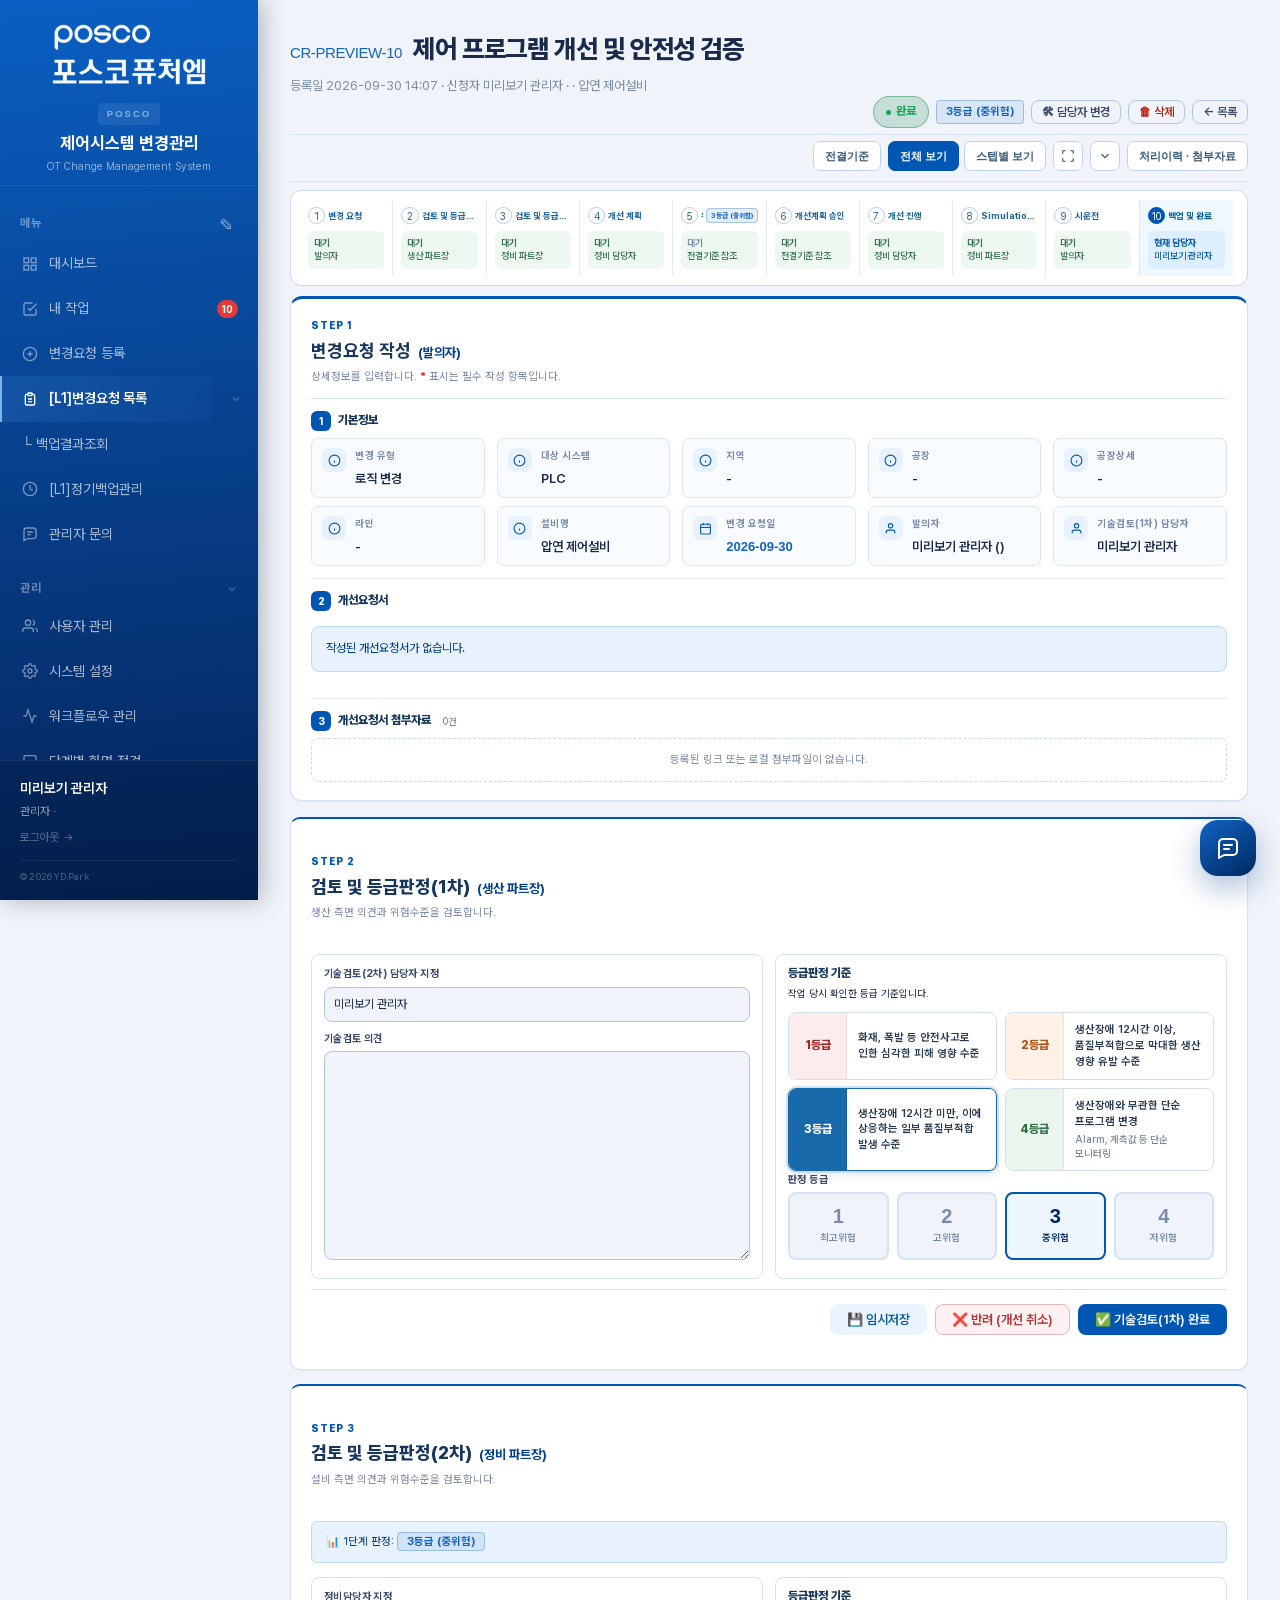
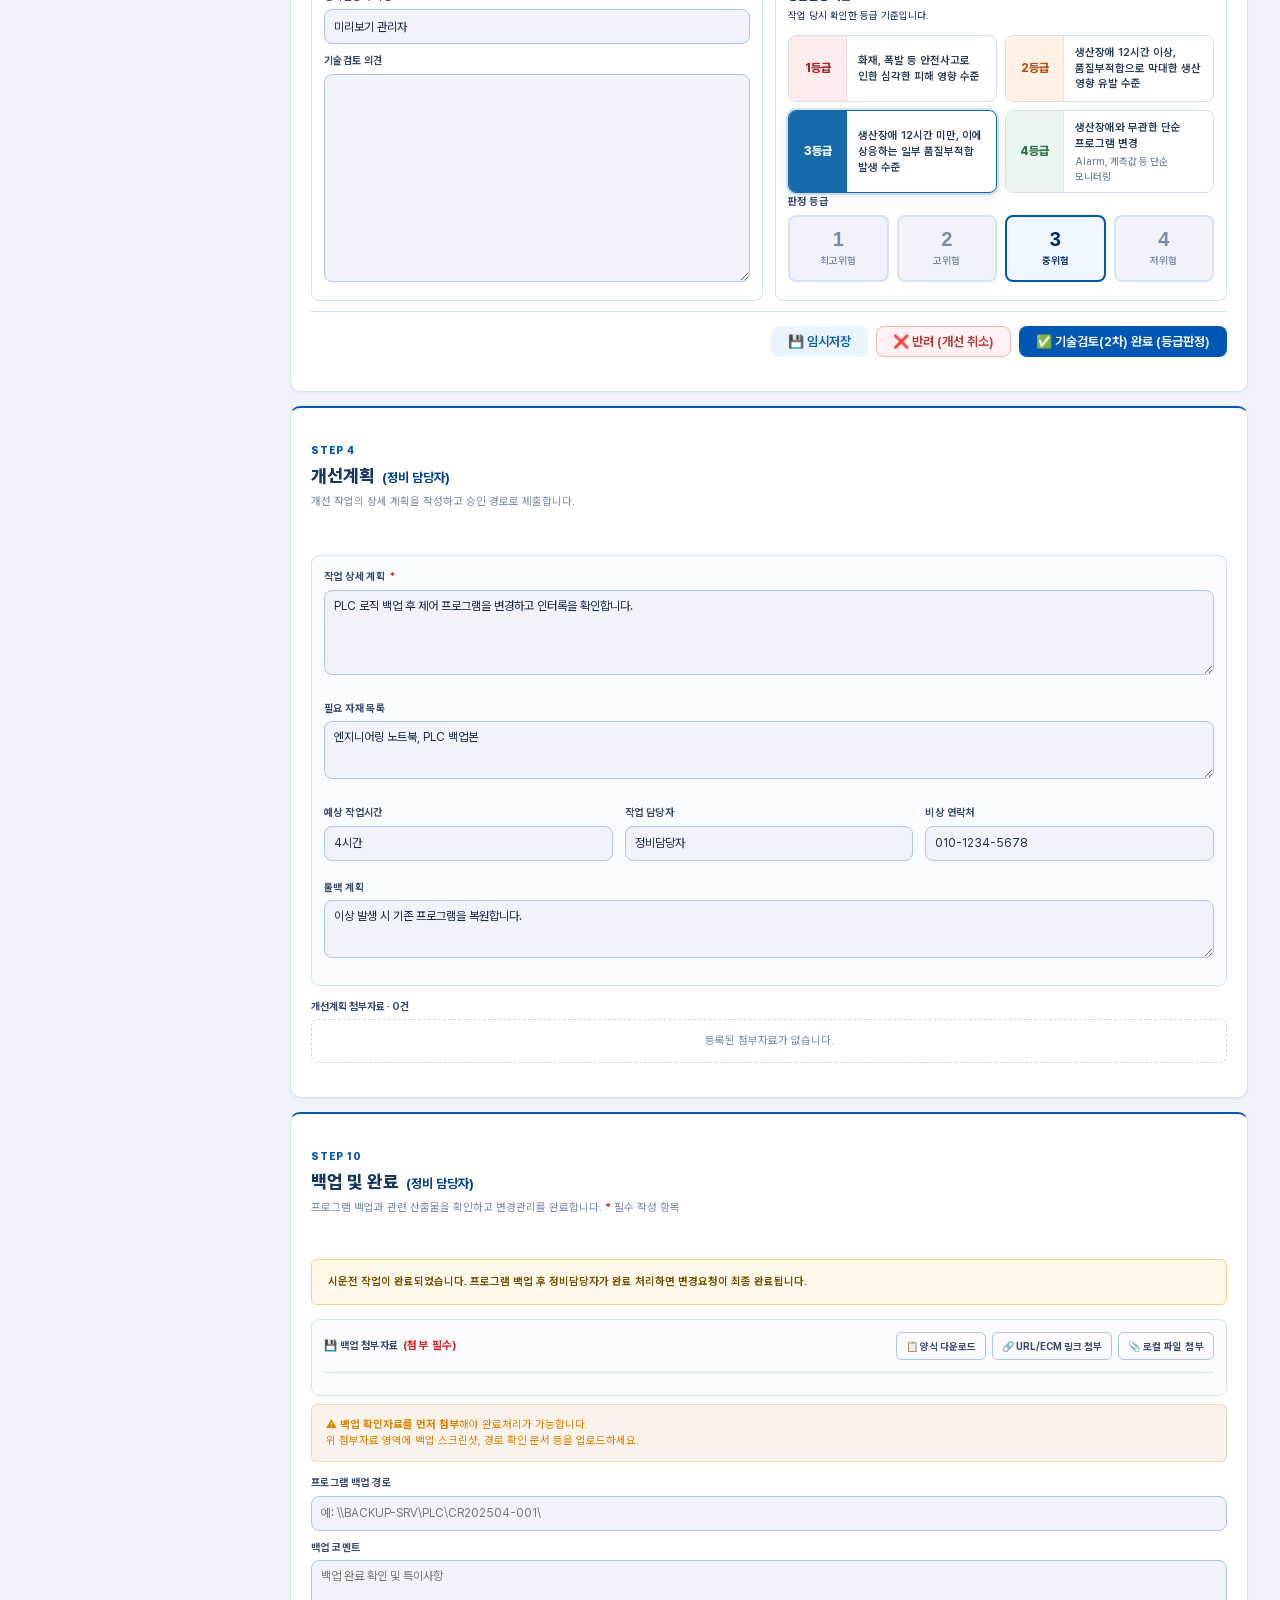
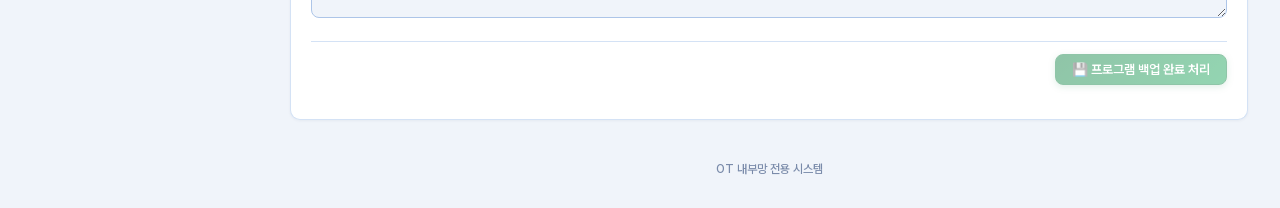
==== commit 2ffc3cfa: "Update preview from f4f4cc7bd8faf5cc801b1ad35e29f7f716059108" ====
--- a/all.html
+++ b/all.html
@@ -211,7 +211,7 @@
       &nbsp;제어 프로그램 개선 및 안전성 검증
     </div>
     <div class="page-subtitle" style="margin-top:4px">
-      등록일 2026-09-23 14:21 · 신청자 미리보기 관리자
+      등록일 2026-09-30 14:07 · 신청자 미리보기 관리자
       ·  
       · 압연 제어설비
     </div>
@@ -546,7 +546,7 @@
   <div class="di-icon"><svg width="13" height="13" viewBox="0 0 24 24" fill="none" stroke="currentColor" stroke-width="2"><rect x="3" y="4" width="18" height="18" rx="2" ry="2"/><line x1="16" y1="2" x2="16" y2="6"/><line x1="8" y1="2" x2="8" y2="6"/><line x1="3" y1="10" x2="21" y2="10"/></svg></div>
   <div class="di-body">
     <div class="detail-label">변경 요청일</div>
-    <div class="detail-value mono">2026-09-23</div>
+    <div class="detail-value mono">2026-09-30</div>
   </div>
 </div>
 
@@ -878,7 +878,7 @@
     </div>
     
     <form method="POST" action="/cr/10/action">
-      <input type="hidden" name="_csrf_token" value="e03eec6144838573a7f9fb2b43553a6fb902d0cbf79b1207b51631c7cf8a8686">
+      <input type="hidden" name="_csrf_token" value="8bcf3824ed00a8a92ec640121d2f3af96be56d4e43578e9f9ee90b5f1e1ff007">
       <input type="hidden" name="action" value="backup_complete">
       <div class="form-group">
         <label class="form-label">프로그램 백업 경로</label>
@@ -970,7 +970,7 @@
     </div>
     
     <form method="POST" action="/cr/10/admin_reassign" id="admin-reassign-form">
-      <input type="hidden" name="_csrf_token" value="e03eec6144838573a7f9fb2b43553a6fb902d0cbf79b1207b51631c7cf8a8686">
+      <input type="hidden" name="_csrf_token" value="8bcf3824ed00a8a92ec640121d2f3af96be56d4e43578e9f9ee90b5f1e1ff007">
       <div class="modal-body modal-body-compact">
         <p class="reassign-guide">
           담당자가 휴직·퇴사 등으로 부재중이어서 워크플로우가 멈췄을 때만 사용하세요.
@@ -1657,7 +1657,7 @@
       <button type="button" class="modal-close" onclick="closeLinkAttach()" aria-label="닫기">×</button>
     </div>
     <form method="POST" id="link-attach-form" class="link-attach-form">
-      <input type="hidden" name="_csrf_token" value="e03eec6144838573a7f9fb2b43553a6fb902d0cbf79b1207b51631c7cf8a8686">
+      <input type="hidden" name="_csrf_token" value="8bcf3824ed00a8a92ec640121d2f3af96be56d4e43578e9f9ee90b5f1e1ff007">
       <input type="hidden" name="attach_type" value="committee_doc">
 
       <div class="link-kind-selector" aria-label="링크 유형 선택">
@@ -1811,7 +1811,7 @@
     try {
       for (const input of inputs) {
         const response = await fetch('/admin/ui-text', {
-          method:'POST', headers:{'Content-Type':'application/json','X-CSRFToken':'e03eec6144838573a7f9fb2b43553a6fb902d0cbf79b1207b51631c7cf8a8686'},
+          method:'POST', headers:{'Content-Type':'application/json','X-CSRFToken':'8bcf3824ed00a8a92ec640121d2f3af96be56d4e43578e9f9ee90b5f1e1ff007'},
           body:JSON.stringify({key:input.dataset.uiTextKey,value:input.value.trim()})
         });
         const result = await response.json();
@@ -1917,7 +1917,7 @@
 <div id="adminCrDeleteModal" class="modal-overlay" role="dialog" aria-modal="true" aria-labelledby="adminCrDeleteTitle">
   <div class="modal-box" style="max-width:520px;">
     <form id="adminCrDeleteForm" method="POST">
-      <input type="hidden" name="_csrf_token" value="e03eec6144838573a7f9fb2b43553a6fb902d0cbf79b1207b51631c7cf8a8686">
+      <input type="hidden" name="_csrf_token" value="8bcf3824ed00a8a92ec640121d2f3af96be56d4e43578e9f9ee90b5f1e1ff007">
       <div class="modal-header">
         <div>
           <h3 id="adminCrDeleteTitle" style="color:#B42318;">🗑 변경요청 삭제</h3>
@@ -2066,7 +2066,7 @@
 // ── CSRF 토큰 자동 삽입 ──────────────────────────────────
 // 페이지 내 모든 POST form에 _csrf_token hidden 필드 자동 추가
 (function() {
-  var token = 'e03eec6144838573a7f9fb2b43553a6fb902d0cbf79b1207b51631c7cf8a8686';
+  var token = '8bcf3824ed00a8a92ec640121d2f3af96be56d4e43578e9f9ee90b5f1e1ff007';
   document.addEventListener('DOMContentLoaded', function() {
     document.querySelectorAll('form[method="post"], form[method="POST"]').forEach(function(form) {
       if (!form.querySelector('[name="_csrf_token"]')) {
@@ -5073,7 +5073,7 @@
         for (const input of inputs) {
           const response = await fetch('/admin/guide-text', {
             method: 'POST',
-            headers: { 'Content-Type': 'application/json', 'X-CSRFToken': 'e03eec6144838573a7f9fb2b43553a6fb902d0cbf79b1207b51631c7cf8a8686' },
+            headers: { 'Content-Type': 'application/json', 'X-CSRFToken': '8bcf3824ed00a8a92ec640121d2f3af96be56d4e43578e9f9ee90b5f1e1ff007' },
             body: JSON.stringify({ key: input.dataset.guideTextKey, value: input.value.trim() })
           });
           const result = await response.json();
